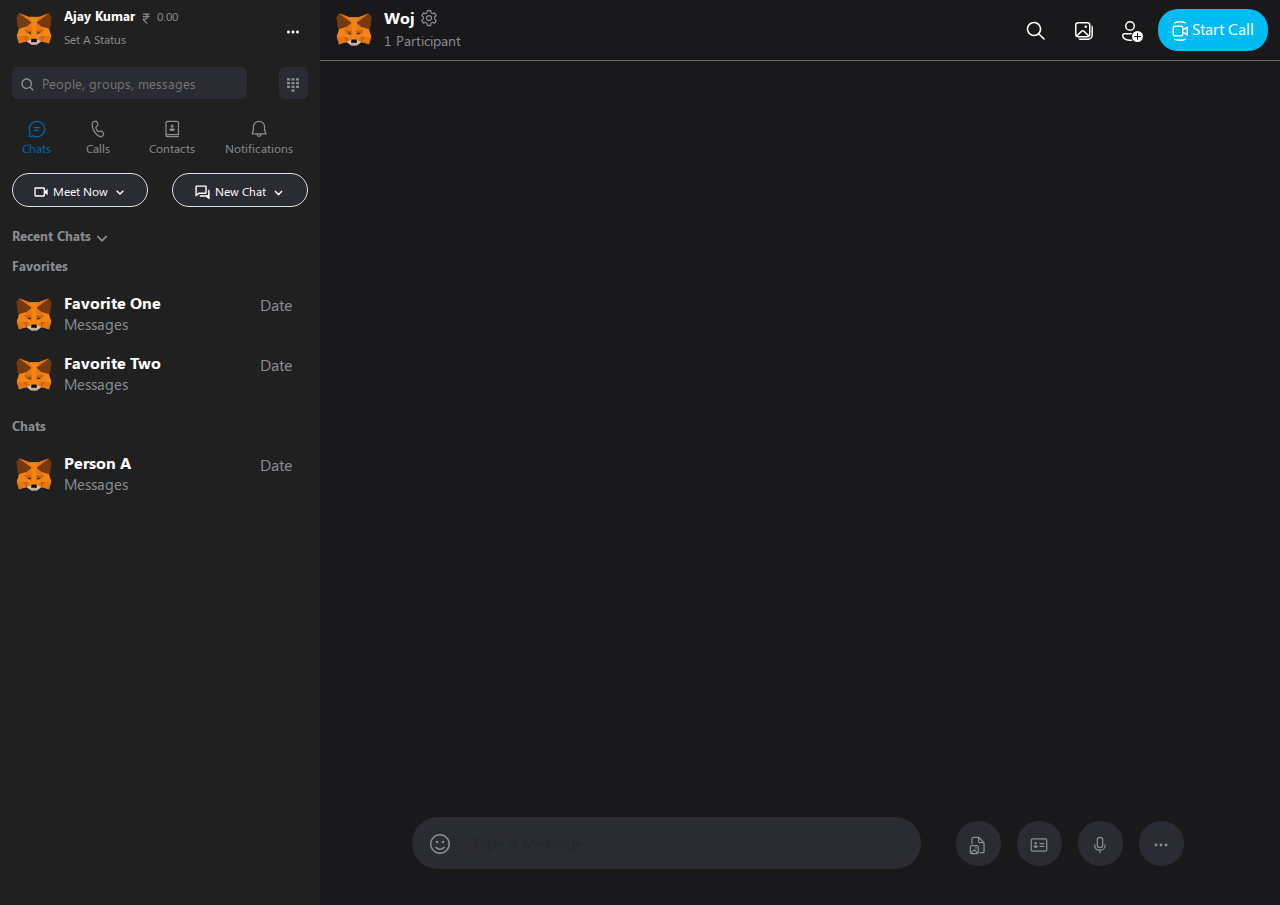
==== index.html @ d05784c7 "uploading files" ====
<!DOCTYPE html>
<html lang="en">

<head>
    <meta charset="UTF-8">
    <meta http-equiv="X-UA-Compatible" content="IE=edge">
    <meta name="viewport" content="width=device-width, initial-scale=1.0">
    <title>Skype - Dashboard</title>
    <!-- BOOTSTRAP CSS -->
    <link href="https://cdn.jsdelivr.net/npm/bootstrap@5.2.0/dist/css/bootstrap.min.css" rel="stylesheet" />
    <!-- CUSTOM STYLE -->
    <link rel="stylesheet" href="assets/css/style.css" />
</head>

<body>

    <section class="dashboard">
        <div class="container-fluid">
            <div class="row">
                <div class="col-md-4 col-lg-3 col-xl-3 col-xxl-2 left-column-bg for-xxl-left">
                    <div class="row align-items-center py-2">
                       <div class="col-10 col-sm-10 col-md-10">
                            <div class="image-content d-flex gap-2">
                                <div class="user-image">
                                    <img src="assets/images/index_images/profile.png" class="img-fluid rounded-pill" alt="img" style="height:43px; width:44px;">
                                </div>
                                <!-- user-image -->
                                <div class="user-name">
                                    <h6 class="mb-0 text-capitalize">ajay kumar&nbsp;<sup><svg xmlns="http://www.w3.org/2000/svg" viewBox="0 0 24 24" width="15" height="15" style="fill: var(--gray-text)"><path d="M17 6V4H6v2h3.5c1.302 0 2.401.838 2.815 2H6v2h6.315A2.994 2.994 0 0 1 9.5 12H6v2.414L11.586 20h2.828l-6-6H9.5a5.007 5.007 0 0 0 4.898-4H17V8h-2.602a4.933 4.933 0 0 0-.924-2H17z"></path></svg>&nbsp;<span class="superscript">0.00</span></sup></h6>
                                    <a href="" class="text-decoration-none text-capitalize">set a status</a>
                                </div>
                                <!-- user-name-->
                            </div>
                            <!-- image-content d-flex gap-2 -->
                        </div>
                        <!-- col-10 col-sm-10 col-md-10 -->
                        <div class="col-2 col-sm-2 col-md-2 text-center all-people">
                            <span class="text-capitalize fw-bold" data-bs-toggle="dropdown" href="#" role="button" aria-expanded="false"><svg xmlns="http://www.w3.org/2000/svg" viewBox = "0 0 24 24" width="18" height="18" style="fill: var(--white);"><path d="M12 10c-1.1 0-2 .9-2 2s.9 2 2 2 2-.9 2-2-.9-2-2-2zm6 0c-1.1 0-2 .9-2 2s.9 2 2 2 2-.9 2-2-.9-2-2-2zM6 10c-1.1 0-2 .9-2 2s.9 2 2 2 2-.9 2-2-.9-2-2-2z"></path></svg></span>
                            <ul class="dropdown-menu bg-dark">
                                <li><a class="dropdown-item dropped-item text-light text-capitalize" href="#">settings</a></li>
                                <li><a class="dropdown-item dropped-item text-light text-capitalize" href="#">help & feedback</a></li>
                                <li><a class="dropdown-item dropped-item text-light text-capitalize" href="#">enable split view mode</a></li>
                                <li><a class="dropdown-item dropped-item text-light text-capitalize" href="#">keyboard shortcuts</a></li>
                                <li><a class="dropdown-item dropped-item text-light text-capitalize" href="#">sign out</a></li>
                            </ul>
                        </div> 
                        <!-- col-2 col-sm-2 col-md-2  -->
                    </div>
                    <!-- row -->
                    <div class="row py-2">
                        <div class="col-10 col-md-10 col-lg-10">
                            <form action="">
                                <div class="input-search me-2 px-2 py-1 rounded">
                                    <svg xmlns="http://www.w3.org/2000/svg" viewBox = "0 0 24 24" width="16" height="16" style="fill: var(--gray-text);"><path d="M10 18a7.952 7.952 0 0 0 4.897-1.688l4.396 4.396 1.414-1.414-4.396-4.396A7.952 7.952 0 0 0 18 10c0-4.411-3.589-8-8-8s-8 3.589-8 8 3.589 8 8 8zm0-14c3.309 0 6 2.691 6 6s-2.691 6-6 6-6-2.691-6-6 2.691-6 6-6z"></path></svg>
                                    <input type="text" name="search-people" placeholder="People, groups, messages">
                                </div>
                                <!-- input-search -->
                            </form>
                        </div>
                        <!-- col-10 col-md-10 col-lg-10 -->
                        <div class="col-2 col-md-2 col-lg-2">
                            <div class="dialer py-1 text-center rounded cursor-pointer" data-bs-toggle="modal" data-bs-target="#dialerModal">
                                <svg xmlns="http://www.w3.org/2000/svg" viewBox= "0 0 24 24" width="18" height="18" style="fill: var(--gray-text);"><path d="M10 3h4v3h-4zm0 5h4v3h-4zm0 5h4v3h-4zm6-10h4v3h-4zm0 5h4v3h-4zm0 5h4v3h-4zM4 3h4v3H4zm0 5h4v3H4zm0 5h4v3H4zm6 5h4v3h-4z"></path></svg>
                            </div> 
                            <!-- dialer Modal -->
                            <div class="modal fade dialer-modal" id="dialerModal" tabindex="-1" role="dialog" aria-labelledby="dialerModalLabel" aria-hidden="true">
                                <div class="modal-dialog" role="document">
                                    <div class="modal-content left-column-bg">
                                        <div class="modal-header modal-dialer-head">
                                            <div class="header-modal w-100 d-flex align-items-center">
                                                <div class="col-7 col-md-7 col-lg-7 text-end">
                                                    <div class="form-group selection-modal">
                                                        <select class="" id="exampleFormControlSelect1">
                                                          <option>India</option>
                                                          <option>America</option>
                                                          <option>Australlia</option>
                                                          <option>Canada</option>
                                                        </select>
                                                      </div>
                                                    <!-- <h5 class="modal-title" id="exampleModalLabel"><select name="" id=""></select></h5> -->
                                                </div>
                                                <!-- col-7 col-md-7 col-lg-7 text-end -->
                                                <div class="col-5 col-md-5 col-lg-5 close-column text-end">
                                                    <button type="button" class="close" data-bs-dismiss="modal" aria-label="Close">
                                                        <span aria-hidden="true">&times;</span>
                                                    </button>
                                                </div>
                                                <!-- col-5 col-md-5 col-lg-5 close-column text-end -->
                                            </div>
                                            <!-- header-modal w-100 d-flex align-items-center -->
                                        </div>
                                        <form action="">
                                            <div class="modal-phone pb-5">
                                                <div class="form-group">
                                                    <input type="tel" class="form-control" id="exampleInputEmail1" aria-describedby="emailHelp" placeholder="Phone Number">
                                                </div>
                                            </div>
                                            <div class="modal-body">
                                                <table class="table modal-dialer-table">
                                                    <thead>
                                                        <tr>
                                                            <div class="row align-items-center mb-3">
                                                                <div class="col-8 col-sm-9 col-md-9 col-lg-9 col-xl-9">
                                                                    <div class="dialer-content d-flex gap-2 align-items-center">
                                                                        <div class="dialer-globe">
                                                                            <svg width="58" height="58" xmlns="http://www.w3.org/2000/svg" viewBox="0 0 24 24" fill="var(--blue)" gradientcolor1="#00BCF2" gradientcolor2="#0078d4"><path d="M12 1.999c5.524 0 10.002 4.478 10.002 10.002 0 .39-.023.777-.067 1.157a5.518 5.518 0 00-1.434-1.058V12c0-.689-.081-1.36-.236-2.001h-3.358c.05.519.08 1.05.09 1.592-.529.098-1.031.27-1.496.508v-.098c0-.691-.036-1.36-.104-2.001H8.603a18.967 18.967 0 00.135 5h4.137a5.465 5.465 0 00-.352 1.5H9.06c.652 2.414 1.786 4.002 2.94 4.002.454 0 .906-.247 1.326-.694.361.616.832 1.221 1.399 1.818a10.01 10.01 0 01-2.726.376C6.476 22.002 2 17.524 2 12.001 1.999 6.477 6.476 1.998 12 1.998zM7.508 16.501H4.786a8.532 8.532 0 004.094 3.41c-.522-.82-.953-1.846-1.27-3.015l-.102-.395zM7.094 10H3.736l-.005.017a8.523 8.523 0 00-.232 1.984c0 1.056.192 2.067.544 3h3.173A20.301 20.301 0 017 12c0-.684.032-1.354.095-2.001zM8.88 4.09l-.023.008A8.531 8.531 0 004.25 8.5h3.048c.314-1.752.86-3.278 1.583-4.41zm3.12-.591l-.117.005C10.62 3.62 9.397 5.622 8.83 8.5h6.342c-.566-2.87-1.783-4.869-3.045-4.995L12 3.5zm3.12.59l.106.175c.67 1.112 1.177 2.572 1.475 4.237h3.048a8.533 8.533 0 00-4.339-4.29l-.29-.121z"></path></svg>
                                                                        </div>
                                                                        <!-- dialer-globe -->
                                                                        <div class="dialer-globe-rates">
                                                                            <p class="mb-0 text-capitalize">skype to phone</p><span class="text-capitalize text-light">call phone numbers at affordable prices</span>
                                                                        </div>
                                                                        <!-- dialer-globe-rates-->
                                                                    </div>
                                                                    <!-- dialer-content d-flex gap-2 align-items-center -->
                                                                </div>
                                                                <!-- col-8 col-sm-9 col-md-9 col-lg-9 col-xl-9 -->
                                                                <div class="col-4 col-sm-3 col-md-3 col-lg-3 col-xl-3">
                                                                    <button class="dialer-trial-btn text-capitalize rounded-pill py-1 px-2">free trial</button>
                                                                </div>
                                                                <!-- col-4 col-sm-3 col-md-3 col-lg-3 col-xl-3 -->
                                                            </div>
                                                            <!-- row align-items-center mb-3 -->
                                                        </tr>
                                                    </thead>
                                                    <tbody class="text-center cursor-pointer fw-bold fs-5 table-body-dialer">
                                                        <tr>
                                                            <td>1</td>
                                                            <td>2<p class="mb-0 fw-normal">abc</p></td>
                                                            <td>3<p class="mb-0 fw-normal">def</p></td>
                                                        </tr>
                                                        <tr>
                                                            <td>4<p class="mb-0 fw-normal">ghi</p></td>
                                                            <td>5<p class="mb-0 fw-normal">jkl</p></td>
                                                            <td>6<p class="mb-0 fw-normal">mno</p></td>
                                                        </tr>
                                                        <tr>
                                                            <td>7<p class="mb-0 fw-normal">pqrs</p></td>
                                                            <td>8<p class="mb-0 fw-normal">tuv</p></td>
                                                            <td>9<p class="mb-0 fw-normal">wxyz</p></td>
                                                        </tr>
                                                        <tr>
                                                            <td class="text-muted">'</td>
                                                            <td>0<p class="mb-0 fw-normal">+</p></td>
                                                            <td class="text-muted">#</td>
                                                        </tr>
                                                        <tr>
                                                            <td><svg width="24" height="24" xmlns="http://www.w3.org/2000/svg" viewBox="0 0 24 24" fill="var(--gray-text)" gradientcolor1="var(--gray-text)" gradientcolor2="var(--gray-text)"><path d="M13.775 2a2.253 2.253 0 012.256 2.25v6.748a6.355 6.355 0 00-1.504.499V4.25a.751.751 0 00-.752-.75h-7.52a.751.751 0 00-.751.75v15.5c0 .414.337.75.752.75h5.013l-.288 1c0 .171.017.338.05.5H6.256A2.253 2.253 0 014 19.75V4.25C4 3.007 5.01 2 6.256 2h7.52z"></path><path d="M11.136 19a6.346 6.346 0 01-.238-1.5l-2.137.004a.751.751 0 10.002 1.5L11.136 19z"></path><path fill-rule="evenodd" clip-rule="evenodd" d="M17.284 22.5a5.257 5.257 0 005.264-5.25c0-2.9-2.357-5.25-5.264-5.25a5.257 5.257 0 00-5.263 5.25c0 .923.239 1.791.658 2.545l-.637 2.087a.478.478 0 00.597.596l2.093-.635a5.25 5.25 0 002.552.657zm-2.256-6.75a.75.75 0 01.752-.75h3.008a.751.751 0 110 1.5H15.78a.75.75 0 01-.752-.75zm.752 3.75a.75.75 0 110-1.5h1.504a.75.75 0 110 1.5H15.78z"></path></svg></td>
                                                            <td><button class="rounded-pill call-btn"><svg width="24" height="24" xmlns="http://www.w3.org/2000/svg" viewBox="0 0 24 24" fill="var(--white)" gradientcolor1="var(--white)" gradientcolor2="var(--white)"><path d="M7.057 2.418l1.167-.352a2.75 2.75 0 013.301 1.506l.902 2.005a2.75 2.75 0 01-.633 3.14L10.3 10.11a.25.25 0 00-.078.155c-.044.397.225 1.17.845 2.245.451.78.86 1.329 1.207 1.637.242.214.375.261.432.244l2.01-.614a2.75 2.75 0 013.035 1.02l1.28 1.775a2.75 2.75 0 01-.339 3.606l-.886.84a3.75 3.75 0 01-3.587.889c-2.754-.77-5.223-3.093-7.435-6.924-2.215-3.837-2.992-7.141-2.276-9.913a3.75 3.75 0 012.549-2.652zm.432 1.436A2.25 2.25 0 005.96 5.445c-.602 2.332.087 5.26 2.123 8.788 2.033 3.522 4.222 5.582 6.54 6.229a2.25 2.25 0 002.151-.534l.887-.84a1.25 1.25 0 00.154-1.638l-1.28-1.775a1.25 1.25 0 00-1.38-.464l-2.015.616c-1.17.349-2.232-.593-3.372-2.567C9 11.929 8.642 10.9 8.731 10.098c.047-.415.24-.8.546-1.085l1.494-1.394a1.25 1.25 0 00.288-1.427l-.902-2.005a1.25 1.25 0 00-1.5-.685l-1.168.352z"></path></svg></button></td>
                                                            <td><svg width="24" height="24" xmlns="http://www.w3.org/2000/svg" viewBox="0 0 24 24" fill="var(--gray-text)" gradientcolor1="var(--gray-text)" gradientcolor2="var(--gray-text)"><path d="M18.75 4a3.25 3.25 0 013.245 3.066L22 7.25v9.5a3.25 3.25 0 01-3.066 3.245L18.75 20h-8.501a3.25 3.25 0 01-2.085-.756l-.155-.139-4.995-4.75a3.25 3.25 0 01-.116-4.594l.116-.116 4.995-4.75a3.25 3.25 0 012.032-.888L10.25 4h8.501zm0 1.5h-8.501a1.75 1.75 0 00-1.08.372l-.126.11-4.996 4.75-.062.062a1.75 1.75 0 00-.054 2.352l.116.122 4.996 4.75c.285.27.65.437 1.039.474l.167.008h8.501a1.75 1.75 0 001.744-1.607l.006-.143v-9.5a1.75 1.75 0 00-1.607-1.744L18.75 5.5zm-7.304 2.897l.084.073L14 10.939l2.47-2.47a.75.75 0 011.133.977l-.073.084L15.061 12l2.47 2.47a.75.75 0 01-.977 1.133l-.084-.073L14 13.061l-2.47 2.47a.75.75 0 01-1.133-.977l.073-.084L12.94 12l-2.47-2.47a.75.75 0 01.976-1.133z"></path></svg></td>
                                                        </tr>
                                                    </tbody>
                                                </table>
                                            </div>
                                            <!-- modal-body -->
                                        </form>
                                    </div>
                                    <!-- modal-content left-column-bg -->
                                </div>
                                <!-- modal-dialog  -->
                            </div>
                            <!-- dialer modal -->
                        </div>
                        <!-- col-2 col-md-2 col-lg-2 -->
                    </div>
                    <!-- row -->
                    <div class="navigation-tabs py-2">
                        <div class="nav nav-tabs" id="myTab" role="tablist">
                            <div class="col-2 col-md-2 col-lg-2 nav-item" role="presentation">
                                <button class="nav-link active m-auto" id="chats-tab" data-bs-toggle="tab" data-bs-target="#chats" type="button" role="tab" aria-controls="chats" aria-selected="true">
                                    <svg width="20" height="20" xmlns="http://www.w3.org/2000/svg" viewBox="0 0 24 24" fill="#ACACAC" gradientcolor1="#ACACAC" gradientcolor2="#ACACAC"><path d="M12 2c5.523 0 10 4.477 10 10s-4.477 10-10 10a9.96 9.96 0 01-4.587-1.112l-3.826 1.067a1.25 1.25 0 01-1.54-1.54l1.068-3.823A9.96 9.96 0 012 12C2 6.477 6.477 2 12 2zm0 1.5A8.5 8.5 0 003.5 12c0 1.47.373 2.883 1.073 4.137l.15.27-1.112 3.984 3.987-1.112.27.15A8.5 8.5 0 1012 3.5zM8.75 13h4.498a.75.75 0 01.102 1.493l-.102.007H8.75a.75.75 0 01-.102-1.493L8.75 13h4.498H8.75zm0-3.5h6.505a.75.75 0 01.101 1.493l-.101.007H8.75a.75.75 0 01-.102-1.493L8.75 9.5h6.505H8.75z"></path></svg>
                                    <p class="mb-0 text-capitalize text-tabs">chats</p>
                                </button>
                            </div>
                            <!-- first tab  -->
                            <div class="col-3 col-md-3 col-lg-3 nav-item" role="presentation">
                                <button class="nav-link m-auto" id="calls-tab" data-bs-toggle="tab" data-bs-target="#calls" type="button" role="tab" aria-controls="calls" aria-selected="false">
                                    <svg width="20" height="20" xmlns="http://www.w3.org/2000/svg" viewBox="0 0 24 24" fill="var(--gray-text)" gradientcolor1="var(--gray-text)" gradientcolor2="var(--gray-text)"><path d="M7.057 2.418l1.167-.352a2.75 2.75 0 013.301 1.506l.902 2.005a2.75 2.75 0 01-.633 3.14L10.3 10.11a.25.25 0 00-.078.155c-.044.397.225 1.17.845 2.245.451.78.86 1.329 1.207 1.637.242.214.375.261.432.244l2.01-.614a2.75 2.75 0 013.035 1.02l1.28 1.775a2.75 2.75 0 01-.339 3.606l-.886.84a3.75 3.75 0 01-3.587.889c-2.754-.77-5.223-3.093-7.435-6.924-2.215-3.837-2.992-7.141-2.276-9.913a3.75 3.75 0 012.549-2.652zm.432 1.436A2.25 2.25 0 005.96 5.445c-.602 2.332.087 5.26 2.123 8.788 2.033 3.522 4.222 5.582 6.54 6.229a2.25 2.25 0 002.151-.534l.887-.84a1.25 1.25 0 00.154-1.638l-1.28-1.775a1.25 1.25 0 00-1.38-.464l-2.015.616c-1.17.349-2.232-.593-3.372-2.567C9 11.929 8.642 10.9 8.731 10.098c.047-.415.24-.8.546-1.085l1.494-1.394a1.25 1.25 0 00.288-1.427l-.902-2.005a1.25 1.25 0 00-1.5-.685l-1.168.352z"></path></svg>
                                    <p class="mb-0 text-capitalize text-tabs">calls</p>
                                </button>
                            </div>
                            <!-- second tab  -->
                            <div class="col-3 col-md-3 col-lg-3 nav-item" role="presentation">
                                <button class="nav-link m-auto" id="contacts-tab" data-bs-toggle="tab" data-bs-target="#contacts" type="button" role="tab" aria-controls="contacts" aria-selected="false">
                                    <svg width="20" height="20" xmlns="http://www.w3.org/2000/svg" viewBox="0 0 24 24" fill="var(--gray-text)" gradientcolor1="var(--gray-text)" gradientcolor2="var(--gray-text)"><path d="M15.5 12.25a.75.75 0 00-.75-.75h-5a.75.75 0 00-.75.75v.5c0 1 1.383 1.75 3.25 1.75s3.25-.75 3.25-1.75v-.5zM14 8.745C14 7.78 13.217 7 12.25 7s-1.75.779-1.75 1.745a1.75 1.75 0 103.5 0zM4 4.5A2.5 2.5 0 016.5 2H18a2.5 2.5 0 012.5 2.5v14.25a.75.75 0 01-.75.75H5.5a1 1 0 001 1h13.25a.75.75 0 010 1.5H6.5A2.5 2.5 0 014 19.5v-15zm1.5 0V18H19V4.5a1 1 0 00-1-1H6.5a1 1 0 00-1 1z"></path></svg>
                                    <p class="mb-0 text-capitalize text-tabs">contacts</p>
                                </button>
                            </div>
                            <!-- third tab  -->
                            <div class="col-4 col-md-4 col-lg-4 nav-item" role="presentation">
                                <button class="nav-link m-auto" id="notifications-tab" data-bs-toggle="tab" data-bs-target="#notifications" type="button" role="tab" aria-controls="notifications" aria-selected="false">
                                    <svg width="20" height="20" xmlns="http://www.w3.org/2000/svg" viewBox="0 0 24 24" fill="var(--gray-text)" gradientcolor1="var(--gray-text)" gradientcolor2="var(--gray-text)"><path d="M12 1.996a7.49 7.49 0 017.496 7.25l.004.25v4.097l1.38 3.156a1.249 1.249 0 01-1.145 1.751L15 18.502a3 3 0 01-5.995.176L9 18.499l-4.725.001a1.25 1.25 0 01-1.147-1.748L4.5 13.594V9.496c0-4.155 3.352-7.5 7.5-7.5zM13.5 18.5l-3 .003a1.5 1.5 0 002.993.144l.007-.147zM12 3.496c-3.32 0-6 2.674-6 6v4.41L4.656 17h14.697L18 13.907V9.509l-.004-.225A5.988 5.988 0 0012 3.496z"></path></svg>
                                    <p class="mb-0 text-capitalize text-tabs">notifications</p>
                                </button>
                            </div>
                            <!-- fourth tab  -->
                        </div>
                        <!-- navigation-tabs  -->
                        <div class="tab-content py-2" id="myTabContent">
                            <div class="tab-pane fade show active" id="chats" role="tabpanel" aria-labelledby="chats-tab">
                                <div class="row py-2">
                                    <div class="col-6 col-md-6 col-lg-6 col-xl-6 col-xxl-6">
                                        <div class="rounded-pill meet-now border text-center py-1 mb-2" data-bs-toggle="dropdown" href="#" role="button" aria-expanded="false">
                                            <svg xmlns="http://www.w3.org/2000/svg" viewBox="0 0 24 24" width="16" height="16" style="fill: var(--white);"><path d="M18 7c0-1.103-.897-2-2-2H4c-1.103 0-2 .897-2 2v10c0 1.103.897 2 2 2h12c1.103 0 2-.897 2-2v-3.333L22 17V7l-4 3.333V7zm-1.998 10H4V7h12l.001 4.999L16 12l.001.001.001 4.999z"></path></svg>
                                            <span class="text-capitalize">meet now</span>
                                            <!--dropdown-->
                                            <a href=""><svg xmlns="http://www.w3.org/2000/svg" viewBox="0 0 24 24" width="16" height="16" style="fill: var(--white);"><path d="M16.293 9.293 12 13.586 7.707 9.293l-1.414 1.414L12 16.414l5.707-5.707z"></path></svg></a>
                                            <ul class="dropdown-menu bg-dark">
                                                <li><a class="dropdown-item dropped-item text-light text-capitalize" href="#">host a meeting</a></li>
                                                <li><a class="dropdown-item dropped-item text-light text-capitalize" href="#">join a meeting</a></li>
                                            </ul>
                                            <!--dropdown-->
                                        </div> 
                                        <!-- meet-now -->
                                    </div>
                                    <!-- col-6 col-md-6 col-lg-6 -->
                                    <div class="col-6 col-md-6 col-lg-6 col-xl-6 col-xxl-6">
                                        <div class="rounded-pill meet-now border text-center py-1" data-bs-toggle="dropdown" href="#" role="button" aria-expanded="false">
                                            <svg xmlns="http://www.w3.org/2000/svg" viewBox="0 0 24 24" width="17" height="17" style="fill: var(--white);"><path d="M16 14h.5c.827 0 1.5-.673 1.5-1.5v-9c0-.827-.673-1.5-1.5-1.5h-13C2.673 2 2 2.673 2 3.5V18l5.333-4H16zm-9.333-2L4 14V4h12v8H6.667z"></path><path d="M20.5 8H20v6.001c0 1.1-.893 1.993-1.99 1.999H8v.5c0 .827.673 1.5 1.5 1.5h7.167L22 22V9.5c0-.827-.673-1.5-1.5-1.5z"></path></svg>
                                            <span class="text-capitalize">new chat</span>
                                            <!--dropdown-->
                                            <a href=""><svg xmlns="http://www.w3.org/2000/svg" viewBox="0 0 24 24" width="17" height="17" style="fill: var(--white);"><path d="M16.293 9.293 12 13.586 7.707 9.293l-1.414 1.414L12 16.414l5.707-5.707z"></path></svg></a>
                                            <ul class="dropdown-menu bg-dark">
                                                <li><a class="dropdown-item dropped-item text-light text-capitalize" href="#">new group chat</a></li>
                                                <li><a class="dropdown-item dropped-item text-light text-capitalize" href="#">new moderated chat</a></li>
                                                <li><a class="dropdown-item dropped-item text-light text-capitalize" href="#">new chat</a></li>
                                                <li><a class="dropdown-item dropped-item text-light text-capitalize" href="#">new private conversation</a></li>
                                            </ul>
                                            <!--dropdown-->
                                        </div> 
                                        <!-- meet-now -->
                                    </div>
                                    <!-- col-6 col-md-6 col-lg-6 -->
                                </div>
                                <!-- row -->
                                <div class="inner-scroller">
                                    <div class="all-people mb-1">
                                        <span class="text-capitalize fw-bold" data-bs-toggle="dropdown" href="#" role="button" aria-expanded="false">recent chats<svg xmlns="http://www.w3.org/2000/svg" viewBox="0 0 24 24" width="22" height="22" style="fill: var(--gray-text);"><path d="M16.293 9.293 12 13.586 7.707 9.293l-1.414 1.414L12 16.414l5.707-5.707z"></path></svg></span>
                                        <ul class="dropdown-menu bg-dark">
                                            <li><a class="dropdown-item dropped-item text-light text-capitalize" href="#">sort by time</a></li>
                                            <li><a class="dropdown-item dropped-item text-light text-capitalize" href="#">sort by unread</a></li>
                                            <li><a class="dropdown-item dropped-item text-light text-capitalize" href="#">mark all as read</a></li>
                                            <li><a class="dropdown-item dropped-item text-light text-capitalize" href="#">hide favorites</a></li>
                                        </ul>
                                    </div>
                                    <!-- all-people mb-1 -->
                                    <div class="all-people mb-2">
                                        <span class="text-capitalize fw-bold">favorites</span>
                                    </div>
                                    <!-- all-people -->
                                    <div class="row py-2">
                                        <div class="col-10 col-sm-10 col-md-10 col-xxl-10">
                                            <div class="image-content d-flex gap-2">
                                                <div class="user-image">
                                                    <img src="assets/images/index_images/profile.png" class="img-fluid rounded-pill" alt="img" style="height:44px; width:44px;">
                                                </div>
                                                <!-- user-image -->
                                                <div class="user-name">
                                                    <h6 class="mb-0 text-capitalize user-actual-name">favorite one</h6>
                                                    <a href="" class="text-decoration-none text-capitalize message">messages</a>
                                                </div>
                                                <!-- user-name-->
                                            </div>
                                            <!-- image-content d-flex gap-2 -->
                                        </div>
                                        <!-- col-10 col-sm-10 col-md-10 -->
                                        <div class="col-2 col-sm-2 col-md-2 col-xxl-2 text-end timestamp">
                                            <span class="text-capitalize">date</span>
                                        </div> 
                                        <!-- col-2 col-sm-2 col-md-2  -->
                                    </div>
                                    <!-- row -->
                                    <div class="row py-2 mb-2">
                                        <div class="col-10 col-sm-10 col-md-10 col-xxl-10">
                                            <div class="image-content d-flex gap-2">
                                                <div class="user-image">
                                                    <img src="assets/images/index_images/profile.png" class="img-fluid rounded-pill" alt="img" style="height:44px; width:44px;">
                                                </div>
                                                <!-- user-image -->
                                                <div class="user-name">
                                                    <h6 class="mb-0 text-capitalize user-actual-name">favorite two</h6>
                                                    <a href="" class="text-decoration-none text-capitalize message">messages</a>
                                                </div>
                                                <!-- user-name-->
                                            </div>
                                            <!-- image-content d-flex gap-2 -->
                                        </div>
                                        <!-- col-10 col-sm-10 col-md-10 -->
                                        <div class="col-2 col-sm-2 col-md-2 col-xxl-2 text-end timestamp">
                                            <span class="text-capitalize">date</span>
                                        </div> 
                                        <!-- col-2 col-sm-2 col-md-2  -->
                                    </div>
                                    <!-- row -->
                                    <div class="all-people mb-2">
                                        <span class="text-capitalize fw-bold">chats</span>
                                    </div>
                                    <!-- all-people -->
                                    <div class="row py-2">
                                        <div class="col-10 col-sm-10 col-md-10 col-xxl-10">
                                            <div class="image-content d-flex gap-2">
                                                <div class="user-image">
                                                    <img src="assets/images/index_images/profile.png" class="img-fluid rounded-pill" alt="img" style="height:44px; width:44px;">
                                                </div>
                                                <!-- user-image -->
                                                <div class="user-name">
                                                    <h6 class="mb-0 text-capitalize user-actual-name">person a</h6>
                                                    <a href="" class="text-decoration-none text-capitalize message">messages</a>
                                                </div>
                                                <!-- user-name-->
                                            </div>
                                            <!-- image-content d-flex gap-2 -->
                                        </div>
                                        <!-- col-10 col-sm-10 col-md-10 -->
                                        <div class="col-2 col-sm-2 col-md-2 col-xxl-2 text-end timestamp">
                                            <span class="text-capitalize">date</span>
                                        </div> 
                                        <!-- col-2 col-sm-2 col-md-2  -->
                                    </div>
                                    <!-- row -->
                                </div>
                                <!-- inner-scroller -->
                            </div>
                            <!-- first tab  -->
                            <div class="tab-pane fade" id="calls" role="tabpanel" aria-labelledby="calls-tab">
                                <div class="row py-2">
                                    <div class="col-6 col-md-6 col-lg-6 col-xl-6">
                                        <div class="rounded-pill meet-now border text-center py-1" data-bs-toggle="dropdown" href="#" role="button" aria-expanded="false">
                                            <svg xmlns="http://www.w3.org/2000/svg" viewBox="0 0 24 24" width="17" height="17" style="fill: var(--white);"><path d="M18 7c0-1.103-.897-2-2-2H4c-1.103 0-2 .897-2 2v10c0 1.103.897 2 2 2h12c1.103 0 2-.897 2-2v-3.333L22 17V7l-4 3.333V7zm-1.998 10H4V7h12l.001 4.999L16 12l.001.001.001 4.999z"></path></svg>
                                            <span class="text-capitalize">meet now</span>
                                            <!--dropdown-->
                                            <a href=""><svg xmlns="http://www.w3.org/2000/svg" viewBox="0 0 24 24" width="17" height="17" style="fill: var(--white);"><path d="M16.293 9.293 12 13.586 7.707 9.293l-1.414 1.414L12 16.414l5.707-5.707z"></path></svg></a>
                                            <ul class="dropdown-menu bg-dark">
                                                <li><a class="dropdown-item dropped-item text-light text-capitalize" href="#">host a meeting</a></li>
                                                <li><a class="dropdown-item dropped-item text-light text-capitalize" href="#">join a meeting</a></li>
                                            </ul>
                                            <!--dropdown-->
                                        </div> 
                                        <!-- meet-now -->
                                    </div>
                                    <!-- col-6 col-md-6 col-lg-6 -->
                                    <div class="col-6 col-md-6 col-lg-6 col-xl-6">
                                        <div class="rounded-pill meet-now border text-center py-1 mb-2 cursor-pointer" data-bs-toggle="modal" data-bs-target="#newcallModal">
                                            <!--make modal for this-->
                                            <svg xmlns="http://www.w3.org/2000/svg" viewBox="0 0 24 24" width="17" height="17" style="fill: var(--white);"><path d="M20 10.999h2C22 5.869 18.127 2 12.99 2v2C17.052 4 20 6.943 20 10.999z"></path><path d="M13 8c2.103 0 3 .897 3 3h2c0-3.225-1.775-5-5-5v2zm3.422 5.443a1.001 1.001 0 0 0-1.391.043l-2.393 2.461c-.576-.11-1.734-.471-2.926-1.66-1.192-1.193-1.553-2.354-1.66-2.926l2.459-2.394a1 1 0 0 0 .043-1.391L6.859 3.513a1 1 0 0 0-1.391-.087l-2.17 1.861a1 1 0 0 0-.29.649c-.015.25-.301 6.172 4.291 10.766C11.305 20.707 16.323 21 17.705 21c.202 0 .326-.006.359-.008a.992.992 0 0 0 .648-.291l1.86-2.171a1 1 0 0 0-.086-1.391l-4.064-3.696z"></path></svg>
                                            <span class="text-capitalize">new call</span>
                                        </div> 
                                        <!-- meet-now -->

                                        <!-- new call Modal -->
                                        <div class="modal fade dialer-modal" id="newcallModal" tabindex="-1" role="dialog" aria-labelledby="dialerModalLabel" aria-hidden="true">
                                            <div class="modal-dialog" role="document">
                                                <div class="modal-content left-column-bg">
                                                    <div class="modal-header modal-new-call-head">
                                                        <div class="header-modal w-100 d-flex align-items-center">
                                                            <div class="col-7 col-md-7 col-lg-7 text-end">
                                                            <h5 class="modal-title fw-bold text-capitalize" id="exampleModalLabel">new call</h5>
                                                            </div>
                                                            <!-- col-7 col-md-7 col-lg-7 text-end -->
                                                            <div class="col-5 col-md-5 col-lg-5 close-column text-end">
                                                                <button type="button" class="close" data-bs-dismiss="modal" aria-label="Close">
                                                                    <span aria-hidden="true">&times;</span>
                                                                </button>
                                                            </div>
                                                            <!-- col-5 col-md-5 col-lg-5 close-column text-end -->
                                                        </div>
                                                        <!-- header-modal w-100 d-flex align-items-center -->
                                                    </div>
                                                    <form action="">
                                                        <div class="modal-new-call py-3">
                                                            <div class="form-group">
                                                                <input type="text" class="form-control" id="exampleInputEmail1" aria-describedby="emailHelp" placeholder="Search">
                                                            </div>
                                                        </div>
                                                        <div class="new-call-height">
                                                            <div class="modal-body">
                                                                <div class="all-people mb-2">
                                                                    <span class="text-capitalize fw-bold">suggested</span>
                                                                </div>
                                                                <!-- all-people -->
                                                                <div class="row py-2 align-items-center border-bottom border-muted">
                                                                    <div class="col-10 col-sm-10 col-md-10 col-xxl-10">
                                                                        <div class="image-content d-flex gap-2 align-items-center">
                                                                            <div class="user-image">
                                                                                <img src="assets/images/index_images/profile.png" class="img-fluid rounded-pill" alt="img" style="height:44px; width:44px;">
                                                                            </div>
                                                                            <!-- user-image -->
                                                                            <div class="user-name">
                                                                                <h6 class="mb-0 text-capitalize user-actual-name">person one</h6>
                                                                            </div>
                                                                            <!-- user-name-->
                                                                        </div>
                                                                        <!-- image-content d-flex gap-2 -->
                                                                    </div>
                                                                    <!-- col-10 col-sm-10 col-md-10 -->
                                                                    <div class="col-2 col-sm-2 col-md-2 col-xxl-2 text-end timestamp">
                                                                        <form action="">
                                                                            <div class="new-call-selection-form input-group">
                                                                                <div class="input-group-prepend">
                                                                                    <div class="input-group-text">
                                                                                        <input type="radio" aria-label="Radio button for following text input">
                                                                                    </div>
                                                                                </div>
                                                                            </div>
                                                                        </form>
                                                                    </div> 
                                                                    <!-- col-2 col-sm-2 col-md-2  -->
                                                                </div>
                                                                <!-- row -->
                                                            </div>
                                                            <!-- modal-body  -->
                                                        </div>
                                                        <!-- new-call-height -->
                                                        <div class="text-center py-3">
                                                            <button class="text-capitalize new-call-btn text-light">call</button>
                                                        </div>
                                                        <!-- text-center py-2 -->
                                                    </form>
                                                </div>
                                                <!-- modal-content left-column-bg -->
                                            </div>
                                            <!-- modal-dialog  -->
                                        </div>
                                        <!-- new call modal done -->
                                    
                                    </div>
                                    <!-- col-6 col-md-6 col-lg-6 -->
                                </div>
                                <!-- row -->
                                <div class="inner-scroller">
                                    <div class="all-people mb-2">
                                        <span class="text-capitalize fw-bold">recent calls</span>
                                    </div>
                                    <!-- all-people -->
                                    <div class="row align-items-center py-2 call-show">
                                        <div class="col-10 col-sm-10 col-md-10 col-xxl-9">
                                            <div class="image-content d-flex gap-2">
                                                <div class="user-image">
                                                    <img src="assets/images/index_images/profile.png" class="img-fluid rounded-pill" alt="img" style="height:44px; width:44px;">
                                                </div>
                                                <!-- user-image -->
                                                <div class="user-name">
                                                    <h6 class="mb-0 text-capitalize user-actual-name">person name</h6>
                                                    <a href="" class="text-decoration-none text-capitalize message">timestamp</a>
                                                </div>
                                                <!-- user-name-->
                                            </div>
                                            <!-- image-content d-flex gap-2 -->
                                        </div>
                                        <!-- col-10 col-sm-10 col-md-10 -->
                                        <div class="col-2 col-sm-2 col-md-2 col-xxl-3 text-end svg-call">
                                            <svg xmlns="http://www.w3.org/2000/svg" viewBox="0 0 24 24" width="25" height="25" style="fill: var(--dashboard-bg-a);"><path d="M17.707 12.293a.999.999 0 0 0-1.414 0l-1.594 1.594c-.739-.22-2.118-.72-2.992-1.594s-1.374-2.253-1.594-2.992l1.594-1.594a.999.999 0 0 0 0-1.414l-4-4a.999.999 0 0 0-1.414 0L3.581 5.005c-.38.38-.594.902-.586 1.435.023 1.424.4 6.37 4.298 10.268s8.844 4.274 10.269 4.298h.028c.528 0 1.027-.208 1.405-.586l2.712-2.712a.999.999 0 0 0 0-1.414l-4-4.001zm-.127 6.712c-1.248-.021-5.518-.356-8.873-3.712-3.366-3.366-3.692-7.651-3.712-8.874L7 4.414 9.586 7 8.293 8.293a1 1 0 0 0-.272.912c.024.115.611 2.842 2.271 4.502s4.387 2.247 4.502 2.271a.991.991 0 0 0 .912-.271L17 14.414 19.586 17l-2.006 2.005z"></path></svg>
                                        </div> 
                                        <!-- col-2 col-sm-2 col-md-2  -->
                                    </div>
                                    <!-- row -->
                                    <div class="all-people mb-2">
                                        <span class="text-capitalize fw-bold">suggested</span>
                                    </div>
                                    <!-- all-people -->
                                    <div class="row align-items-center py-2 call-show">
                                        <div class="col-10 col-sm-10 col-md-10 col-xxl-9">
                                            <div class="image-content d-flex gap-2 align-items-center">
                                                <div class="user-image">
                                                    <img src="assets/images/index_images/profile.png" class="img-fluid rounded-pill" alt="img" style="height:44px; width:44px;">
                                                </div>
                                                <!-- user-image -->
                                                <div class="user-name">
                                                    <h6 class="mb-0 text-capitalize user-actual-name">person name</h6>
                                                </div>
                                                <!-- user-name-->
                                            </div>
                                            <!-- image-content d-flex gap-2 -->
                                        </div>
                                        <!-- col-10 col-sm-10 col-md-10 -->
                                        <div class="col-2 col-sm-2 col-md-2 col-xxl-3 text-end svg-call">
                                            <svg xmlns="http://www.w3.org/2000/svg" viewBox="0 0 24 24" width="25" height="25" style="fill: var(--dashboard-bg-a);"><path d="M17.707 12.293a.999.999 0 0 0-1.414 0l-1.594 1.594c-.739-.22-2.118-.72-2.992-1.594s-1.374-2.253-1.594-2.992l1.594-1.594a.999.999 0 0 0 0-1.414l-4-4a.999.999 0 0 0-1.414 0L3.581 5.005c-.38.38-.594.902-.586 1.435.023 1.424.4 6.37 4.298 10.268s8.844 4.274 10.269 4.298h.028c.528 0 1.027-.208 1.405-.586l2.712-2.712a.999.999 0 0 0 0-1.414l-4-4.001zm-.127 6.712c-1.248-.021-5.518-.356-8.873-3.712-3.366-3.366-3.692-7.651-3.712-8.874L7 4.414 9.586 7 8.293 8.293a1 1 0 0 0-.272.912c.024.115.611 2.842 2.271 4.502s4.387 2.247 4.502 2.271a.991.991 0 0 0 .912-.271L17 14.414 19.586 17l-2.006 2.005z"></path></svg>
                                        </div> 
                                        <!-- col-2 col-sm-2 col-md-2  -->
                                    </div>
                                    <!-- row -->
                                </div>
                            </div> 
                            <!-- second tab -->
                            <div class="tab-pane fade" id="contacts" role="tabpanel" aria-labelledby="contacts-tab">
                                <div class="row py-2">
                                    <div class="col-12 col-md-12 col-lg-12 col-xl-12">
                                        <!-- modal for new contacts here -->
                                        <div class="rounded-pill meet-now border text-center py-1" data-bs-toggle="modal" data-bs-target="#newcontactModal">
                                            <svg width="17" height="17" xmlns="http://www.w3.org/2000/svg" viewBox="0 0 24 24" fill="var(--white)" gradientcolor1="var(--white)" gradientcolor2="var(--white)"><path d="M17.5 12a5.5 5.5 0 110 11 5.5 5.5 0 010-11zm-5.477 2a6.47 6.47 0 00-.709 1.5H4.253a.749.749 0 00-.75.749v.578c0 .535.192 1.053.54 1.46 1.253 1.468 3.22 2.214 5.957 2.214.597 0 1.157-.035 1.68-.106.246.495.553.954.912 1.367-.795.16-1.66.24-2.592.24-3.146 0-5.532-.906-7.098-2.74a3.75 3.75 0 01-.898-2.436v-.577a2.249 2.249 0 012.249-2.25h7.77zm5.477 0l-.09.008a.5.5 0 00-.402.402L17 14.5V17h-2.496l-.09.008a.5.5 0 00-.402.402l-.008.09.008.09a.5.5 0 00.402.402l.09.008H17L17 20.5l.008.09a.5.5 0 00.402.402l.09.008.09-.008a.5.5 0 00.402-.402L18 20.5V18h2.504l.09-.008a.5.5 0 00.402-.402l.008-.09-.008-.09a.5.5 0 00-.402-.402l-.09-.008H18L18 14.5l-.008-.09a.5.5 0 00-.402-.402L17.5 14zM10 2.005a5 5 0 110 10 5 5 0 010-10zm0 1.5a3.5 3.5 0 100 7 3.5 3.5 0 000-7z"></path></svg>
                                            <span class="text-capitalize">new contacts</span>
                                        </div> 
                                        <!-- meet-now -->
                                        
                                        <!-- new contact Modal -->
                                        <div class="modal fade dialer-modal" id="newcontactModal" tabindex="-1" role="dialog" aria-labelledby="dialerModalLabel" aria-hidden="true">
                                            <div class="modal-dialog" role="document">
                                                <div class="modal-content left-column-bg">
                                                    <div class="modal-header modal-new-call-head">
                                                        <div class="header-modal w-100 d-flex align-items-center">
                                                            <div class="col-7 col-md-7 col-lg-7 text-end">
                                                            <h5 class="modal-title fw-bold text-capitalize" id="exampleModalLabel">add new contact</h5>
                                                            </div>
                                                            <!-- col-7 col-md-7 col-lg-7 text-end -->
                                                            <div class="col-5 col-md-5 col-lg-5 close-column text-end">
                                                                <button type="button" class="close" data-bs-dismiss="modal" aria-label="Close">
                                                                    <span aria-hidden="true">&times;</span>
                                                                </button>
                                                            </div>
                                                            <!-- col-5 col-md-5 col-lg-5 close-column text-end -->
                                                        </div>
                                                        <!-- header-modal w-100 d-flex align-items-center -->
                                                    </div>
                                                    <form action="">
                                                        <div class="modal-new-call py-3">
                                                            <div class="form-group">
                                                                <input type="text" class="form-control" id="exampleInputEmail1" aria-describedby="emailHelp" placeholder="Search">
                                                            </div>
                                                        </div>
                                                        <div class="modal-body">
                                                            <div class="all-people mb-3">
                                                                <span class="text-capitalize text-muted search-people-text">search for people using their skype name, phone number, email address or full name</span>
                                                            </div>
                                                            <!-- all-people -->
                                                            <div class="other-ways mb-3">
                                                                <h6 class="text-capitalize fw-bold">other ways to add people</h6>
                                                            </div>
                                                            <div class="other-ways-content d-flex gap-4 align-items-center mb-2">
                                                                <svg width="20" height="20" xmlns="http://www.w3.org/2000/svg" viewBox="0 0 24 24" fill="var(--gray-text)" gradientcolor1="var(--gray-text)" gradientcolor2="var(--gray-text)"><path fill-rule="evenodd" clip-rule="evenodd" d="M8.304 3c1.027 0 1.983.293 2.795.792.297-.031.597-.049.902-.049 4.64 0 8.401 3.715 8.401 8.296 0 .391-.037.772-.09 1.147A5.16 5.16 0 0121 15.76c0 2.894-2.376 5.24-5.306 5.24a5.325 5.325 0 01-2.69-.729c-.33.039-.663.064-1.003.064-4.64 0-8.4-3.714-8.4-8.296 0-.412.04-.813.098-1.208A5.159 5.159 0 013 8.238C3 5.345 5.375 3 8.304 3zm0 1C5.931 4 4 5.901 4 8.238c0 .649.154 1.292.448 1.876l.116.216.175.302-.05.345c-.06.407-.089.744-.089 1.062 0 4.024 3.32 7.296 7.401 7.296.202 0 .41-.01.644-.032l.242-.025.332-.039.288.168a4.35 4.35 0 002.187.593C18.068 20 20 18.098 20 15.76c0-.633-.147-1.263-.427-1.835l-.128-.242-.17-.297.047-.339c.055-.387.08-.708.08-1.008 0-4.023-3.32-7.296-7.4-7.296-.172 0-.345.006-.524.02l-.274.024-.339.036-.29-.178A4.33 4.33 0 008.305 4zm5.042 3.243a6.785 6.785 0 00-1.15-.088c-.609 0-1.186.097-1.728.29a3.055 3.055 0 00-1.32.883c-.337.394-.506.877-.506 1.447 0 .467.094.865.281 1.196.187.33.461.62.82.866.359.246.831.49 1.414.735l.23.097c.296.126.551.24.766.344l.292.147c.304.16.535.329.692.503a.864.864 0 01.235.595c0 .344-.125.615-.375.813-.251.199-.622.297-1.114.297a2.938 2.938 0 01-1.18-.231 8.325 8.325 0 01-.32-.148l-.277-.137a1.45 1.45 0 00-.66-.17.805.805 0 00-.565.2c-.146.133-.219.317-.219.552 0 .209.055.39.166.542.111.153.282.286.513.399.653.314 1.483.47 2.489.47.697 0 1.306-.1 1.827-.297.52-.198.925-.5 1.215-.902.289-.403.434-.9.434-1.493 0-.48-.104-.892-.313-1.238a2.857 2.857 0 00-.869-.892 8.126 8.126 0 00-1.412-.725l-.057-.026-.106-.04a20.204 20.204 0 01-1.14-.502 2.083 2.083 0 01-.608-.435.818.818 0 01-.225-.572c0-.357.145-.628.434-.813.29-.185.653-.278 1.088-.278.318 0 .608.036.869.108.262.072.562.182.902.33a.91.91 0 00.379.085.672.672 0 00.509-.213.773.773 0 00.203-.558.804.804 0 00-.193-.536c-.128-.152-.336-.285-.624-.4a4.178 4.178 0 00-.797-.205z"></path></svg>
                                                                <div class="invite-person">
                                                                    <h6 class="text-capitalize fw-bold">invite to skype</h6>
                                                                    <a href="" class="text-decoration-none text-capitalize message text-muted">invite friends to skype via sms, email and more</a>
                                                                </div>
                                                            </div>
                                                            <!-- other-ways-content d-flex gap-2 -->
                                                            <div class="other-ways-content d-flex gap-4 align-items-center mb-2">
                                                                <svg width="20" height="20" xmlns="http://www.w3.org/2000/svg" viewBox="0 0 24 24" fill="var(--gray-text)" gradientcolor1="var(--gray-text)" gradientcolor2="var(--gray-text)"><path d="M14.75 13.666a2.75 2.75 0 00-2.745-2.745 2.75 2.75 0 00-2.744 2.745 2.75 2.75 0 002.744 2.744 2.75 2.75 0 002.744-2.744zm-4.117 0c0-.761.622-1.373 1.372-1.373.75 0 1.372.612 1.372 1.373 0 .75-.621 1.372-1.372 1.372-.75 0-1.372-.622-1.372-1.372zm7.547-.466a.69.69 0 00-.686.686v4.121a.69.69 0 01-.686.686H7.203a.69.69 0 01-.686-.686v-4.121a.69.69 0 00-.686-.686.69.69 0 00-.686.686v4.121c0 1.136.922 2.058 2.058 2.058h9.605a2.059 2.059 0 002.058-2.058v-4.121a.69.69 0 00-.686-.686z"></path><path d="M12 3.6c3.998-.005 6.703 1.53 8.585 3.192.792.699 1.154 1.75.966 2.736l-.19.995c-.177.932-1.048 1.558-2.036 1.463l-1.965-.19c-.856-.082-1.491-.708-1.76-1.596-.365-1.206-.6-2.1-.6-2.1-.897-.368-1.784-.6-3-.6s-2.085.258-3 .6c0 0-.245.895-.6 2.1-.237.805-.605 1.508-1.444 1.592l-1.953.197c-.975.098-1.91-.522-2.187-1.45l-.297-.996c-.296-.99-.032-2.033.693-2.736C4.922 5.147 8.008 3.605 12 3.6zm4.17 4.232l.03.114.119.43c.103.367.25.884.43 1.476.163.541.466.725.726.75l1.965.19c.415.04.69-.213.743-.493l.19-.995c.105-.557-.097-1.185-.582-1.613C18.08 6.182 15.648 4.795 12 4.8c-3.69.005-6.474 1.43-7.953 2.868-.395.383-.55.957-.38 1.532l.298.995c.11.368.505.641.917.6l1.954-.197a.156.156 0 00.064-.015.231.231 0 00.06-.06c.084-.106.183-.307.288-.662a138.653 138.653 0 00.55-1.923l.033-.116c.123-.44.55-.747.748-.846.983-.368 2.003-.676 3.42-.676 1.398 0 2.44.273 3.455.69.182.075.579.341.706.805l.002.009.007.028z"></path></svg>
                                                                <div class="invite-person">
                                                                    <h6 class="text-capitalize fw-bold">add a phone number</h6>
                                                                    <a href="" class="text-decoration-none text-capitalize message text-muted">save a phone number to your skype contact</a>
                                                                </div>
                                                            </div>
                                                            <!-- other-ways-content d-flex gap-2 -->
                                                        </div>
                                                        <!-- modal-body  -->
                                                    </form>
                                                </div>
                                                <!-- modal-content left-column-bg -->
                                            </div>
                                            <!-- modal-dialog  -->
                                        </div>
                                        <!-- new contact modal done -->

                                    </div>
                                    <!-- col-12 col-md-12 col-lg-12 col-xl-12  -->
                                </div>
                                <!-- row -->
                                <div class="inner-scroller">
                                    <div class="all-people mb-2">
                                        <span class="text-capitalize fw-bold" data-bs-toggle="dropdown" href="#" role="button" aria-expanded="false">my contacts<svg xmlns="http://www.w3.org/2000/svg" viewBox="0 0 24 24" width="22" height="22" style="fill: var(--gray-text);"><path d="M16.293 9.293 12 13.586 7.707 9.293l-1.414 1.414L12 16.414l5.707-5.707z"></path></svg></span>
                                        <ul class="dropdown-menu bg-dark">
                                            <li><a class="dropdown-item dropped-item text-light text-capitalize" href="#">view my contacts</a></li>
                                            <li><a class="dropdown-item dropped-item text-light text-capitalize" href="#">view all</a></li>
                                            <li><a class="dropdown-item dropped-item text-light text-capitalize" href="#">only show active contacts</a></li>
                                        </ul>
                                    </div>
                                    <!-- all-people -->
                                    <div class="all-people">
                                        <span class="text-capitalize fw-bold">A</span>
                                    </div>
                                    <!-- all-people -->
                                    <div class="row align-items-center py-2">
                                        <div class="col-10 col-sm-10 col-md-10 col-xxl-9">
                                            <div class="image-content d-flex gap-2 align-items-center">
                                                <div class="user-image">
                                                    <img src="assets/images/index_images/profile.png" class="img-fluid rounded-pill" alt="img" style="height:44px; width:44px;">
                                                </div>
                                                <!-- user-image -->
                                                <div class="user-name">
                                                    <h6 class="mb-0 text-capitalize user-actual-name">A user</h6>
                                                </div>
                                                <!-- user-name-->
                                            </div>
                                            <!-- image-content d-flex gap-2 -->
                                        </div>
                                        <!-- col-10 col-sm-10 col-md-10 -->
                                        <div class="col-2 col-sm-2 col-md-2 col-xxl-3 text-end">
                                            
                                        </div> 
                                        <!-- col-2 col-sm-2 col-md-2  -->
                                    </div>
                                    <!-- row -->
                                    <div class="all-people">
                                        <span class="text-capitalize fw-bold">B</span>
                                    </div>
                                    <!-- all-people -->
                                    <div class="row align-items-center py-2">
                                        <div class="col-10 col-sm-10 col-md-10 col-xxl-9">
                                            <div class="image-content d-flex gap-2 align-items-center">
                                                <div class="user-image">
                                                    <img src="assets/images/index_images/profile.png" class="img-fluid rounded-pill" alt="img" style="height:44px; width:44px;">
                                                </div>
                                                <!-- user-image -->
                                                <div class="user-name">
                                                    <h6 class="mb-0 text-capitalize user-actual-name">B user</h6>
                                                </div>
                                                <!-- user-name-->
                                            </div>
                                            <!-- image-content d-flex gap-2 -->
                                        </div>
                                        <!-- col-10 col-sm-10 col-md-10 -->
                                        <div class="col-2 col-sm-2 col-md-2 col-xxl-3 text-end">
                                        
                                        </div> 
                                        <!-- col-2 col-sm-2 col-md-2  -->
                                    </div>
                                    <!-- row -->
                                </div>
                                <!-- inner scroller  -->
                            </div> 
                            <!-- third tab -->
                            <div class="tab-pane fade" id="notifications" role="tabpanel" aria-labelledby="notifications-tab">
                                <div class="row py-2">
                                    <div class="col-12 col-md-12 col-lg-12 col-xl-12">
                                        <div class="notification-scroller">
                                            <div class="all-people">
                                                <span class="text-capitalize fw-bold" data-bs-toggle="dropdown" href="#" role="button" aria-expanded="false">all<svg xmlns="http://www.w3.org/2000/svg" viewBox="0 0 24 24" width="22" height="22" style="fill: var(--gray-text);"><path d="M16.293 9.293 12 13.586 7.707 9.293l-1.414 1.414L12 16.414l5.707-5.707z"></path></svg></span>
                                                <ul class="dropdown-menu bg-dark">
                                                    <li><a class="dropdown-item dropped-item text-light text-capitalize" href="#">all</a></li>
                                                    <li><a class="dropdown-item dropped-item text-light text-capitalize" href="#">mentions</a></li>
                                                    <li><a class="dropdown-item dropped-item text-light text-capitalize" href="#">reactions</a></li>
                                                    <li><a class="dropdown-item dropped-item text-light text-capitalize" href="#">notification settings</a></li>
                                                </ul>
                                            </div>
                                            <!-- all-people -->
                                            <div class="row align-items-center py-2">
                                                <div class="col-12 col-sm-12 col-md-12 col-xxl-12">
                                                    <div class="image-content d-flex gap-2 align-items-center">
                                                        <div class="user-image">
                                                            <img src="assets/images/index_images/profile.png" class="img-fluid rounded-pill" alt="img" style="height:44px; width:44px;">
                                                        </div>
                                                        <!-- user-image -->
                                                        <div class="user-name">
                                                            <h6 class="mb-0 text-capitalize user-actual-name">User mentioned you</h6>
                                                            <a href="" class="text-decoration-none text-capitalize message">mentioned here</a>
                                                        </div>
                                                        <!-- user-name-->
                                                    </div>
                                                    <!-- image-content d-flex gap-2 -->
                                                </div>
                                                <!-- col-12 col-sm-12 col-md-12 -->
                                            </div>
                                            <!-- row -->
                                        </div>
                                        <!-- inner-scroller  -->
                                    </div>
                                    <!-- col-12 col-md-12 col-lg-12 col-xl-12  -->
                                </div>
                                <!-- row -->
                            </div>
                            <!-- fourth tab -->
                        </div>
                        <!-- tab-content -->
                    </div> 
                    <!-- navigation-tabs -->
                </div> 
                <!-- col-md-4 col-lg-3 col-xl-3 -->
                <div class="col-md-8 col-lg-9 col-xl-9 col-xxl-10 right-column-bg for-xxl-right">
                    <div class="row py-2 border-bottom align-items-center top-header-row">
                        <div class="col-6 col-md-5 col-xl-6">
                            <div class="image-here d-flex gap-2">
                                <div class="user-image">
                                    <img src="assets/images/index_images/profile.png" class="img-fluid rounded-pill" alt="img" style="height:44px; width:44px;">
                                </div>
                                <!-- user-image -->
                                <div class="user-name">
                                    <h6 class="mb-0 text-capitalize fw-bold fs-6 d-flex align-items-center">woj&nbsp;<a href=""><svg width="20" height="20" xmlns="http://www.w3.org/2000/svg" viewBox="0 0 24 24" fill="var(--gray-text)" gradientcolor1="var(--gray-text)" gradientcolor2="var(--gray-text)"><path d="M12.012 2.25c.734.009 1.466.093 2.182.253a.75.75 0 01.582.649l.17 1.527a1.384 1.384 0 001.928 1.116l1.4-.615a.75.75 0 01.85.174 9.793 9.793 0 012.204 3.792.75.75 0 01-.271.826l-1.242.915a1.38 1.38 0 00.001 2.226l1.242.915a.75.75 0 01.272.826 9.799 9.799 0 01-2.204 3.792.75.75 0 01-.848.175l-1.406-.616a1.381 1.381 0 00-1.927 1.113l-.169 1.526a.75.75 0 01-.572.648 9.518 9.518 0 01-4.406 0 .75.75 0 01-.572-.648l-.168-1.524a1.382 1.382 0 00-1.925-1.11l-1.407.616a.75.75 0 01-.849-.175 9.798 9.798 0 01-2.203-3.796.75.75 0 01.271-.826l1.243-.916a1.381 1.381 0 000-2.226l-1.243-.914a.75.75 0 01-.271-.826 9.793 9.793 0 012.204-3.792.75.75 0 01.85-.174l1.4.615a1.387 1.387 0 001.93-1.118l.17-1.526a.75.75 0 01.583-.649c.717-.16 1.45-.244 2.201-.253zm0 1.5a9.137 9.137 0 00-1.354.117l-.109.977A2.886 2.886 0 016.525 7.17l-.898-.394a8.293 8.293 0 00-1.348 2.317l.798.587a2.88 2.88 0 010 4.643l-.799.588c.32.842.776 1.626 1.348 2.322l.905-.397a2.882 2.882 0 014.017 2.318l.11.984c.889.15 1.798.15 2.687 0l.11-.984a2.881 2.881 0 014.018-2.322l.905.396a8.3 8.3 0 001.347-2.318l-.798-.588a2.88 2.88 0 010-4.642l.796-.588a8.293 8.293 0 00-1.348-2.317l-.896.393a2.884 2.884 0 01-4.023-2.324l-.11-.976a8.99 8.99 0 00-1.333-.117zM12 8.25a3.75 3.75 0 110 7.5 3.75 3.75 0 010-7.5zm0 1.5a2.25 2.25 0 100 4.5 2.25 2.25 0 000-4.5z"></path></svg></a></h6>
                                    <a href="" class="text-decoration-none text-capitalize text-participants">1 participant</a>
                                </div>
                                <!-- user-name -->
                            </div>
                            <!-- image-here d-flex gap-2 -->
                        </div>
                        <!-- col-6 col-md-6 col-xl-6 -->
                        <div class="col-6 col-md-7 col-xl-6 d-none d-md-block">   
                            <div class="inner-content text-end">
                                <a href=""><svg width="24" height="24" xmlns="http://www.w3.org/2000/svg" viewBox="0 0 24 24" fill="var(--white)" gradientcolor1="var(--white)" gradientcolor2="var(--white)"><path d="M10 2.75a7.25 7.25 0 015.63 11.819l4.9 4.9a.75.75 0 01-.976 1.134l-.084-.073-4.901-4.9A7.25 7.25 0 1110 2.75zm0 1.5a5.75 5.75 0 100 11.5 5.75 5.75 0 000-11.5z"></path></svg></a>
                                <a href=""><svg width="24" height="24" xmlns="http://www.w3.org/2000/svg" viewBox="0 0 24 24" fill="var(--white)" gradientcolor1="var(--white)" gradientcolor2="var(--white)"><path d="M13.748 8.996a1.248 1.248 0 100-2.496 1.248 1.248 0 000 2.496zM6.25 3A3.25 3.25 0 003 6.25v9a3.25 3.25 0 003.25 3.25h9a3.25 3.25 0 003.25-3.25v-9A3.25 3.25 0 0015.25 3h-9zM4.5 6.25c0-.966.784-1.75 1.75-1.75h9c.966 0 1.75.784 1.75 1.75v9c0 .231-.045.452-.126.654l-4.587-4.291a2.25 2.25 0 00-3.074 0l-4.587 4.29a1.745 1.745 0 01-.126-.653v-9zm6.762 6.458l4.505 4.214c-.163.05-.337.078-.517.078h-9c-.18 0-.354-.027-.517-.078l4.504-4.214a.75.75 0 011.025 0zM8.75 21a3.247 3.247 0 01-2.74-1.5h9.74a3.75 3.75 0 003.75-3.75V6.011a3.248 3.248 0 011.5 2.74v7C21 18.65 18.65 21 15.75 21h-7z"></path></svg></a>
                                <a href=""><svg width="24" height="24" xmlns="http://www.w3.org/2000/svg" viewBox="0 0 24 24" fill="var(--white)" gradientcolor1="var(--white)" gradientcolor2="var(--white)"><path d="M17.5 12a5.5 5.5 0 110 11 5.5 5.5 0 010-11zm-5.477 2a6.47 6.47 0 00-.709 1.5H4.253a.749.749 0 00-.75.749v.578c0 .535.192 1.053.54 1.46 1.253 1.468 3.22 2.214 5.957 2.214.597 0 1.157-.035 1.68-.106.246.495.553.954.912 1.367-.795.16-1.66.24-2.592.24-3.146 0-5.532-.906-7.098-2.74a3.75 3.75 0 01-.898-2.436v-.577a2.249 2.249 0 012.249-2.25h7.77zm5.477 0l-.09.008a.5.5 0 00-.402.402L17 14.5V17h-2.496l-.09.008a.5.5 0 00-.402.402l-.008.09.008.09a.5.5 0 00.402.402l.09.008H17L17 20.5l.008.09a.5.5 0 00.402.402l.09.008.09-.008a.5.5 0 00.402-.402L18 20.5V18h2.504l.09-.008a.5.5 0 00.402-.402l.008-.09-.008-.09a.5.5 0 00-.402-.402l-.09-.008H18L18 14.5l-.008-.09a.5.5 0 00-.402-.402L17.5 14zM10 2.005a5 5 0 110 10 5 5 0 010-10zm0 1.5a3.5 3.5 0 100 7 3.5 3.5 0 000-7z"></path></svg></a>
                                <button class="py-2 text-capitalize"><svg width="24" height="24" xmlns="http://www.w3.org/2000/svg" viewBox="0 0 24 24" fill="var(--white)" gradientcolor1="var(--white)" gradientcolor2="var(--white)"><path d="M6.75 6.5A2.25 2.25 0 004.5 8.75v6.5a2.25 2.25 0 002.25 2.25h6.5a2.25 2.25 0 002.25-2.25v-.725l3.386 1.88A.75.75 0 0020 15.75V8.255a.75.75 0 00-1.114-.656L15.5 9.477V8.75a2.25 2.25 0 00-2.25-2.25h-6.5zm8.75 4.692l3-1.664v4.947l-3-1.666v-1.617zM14 8.75v6.5a.75.75 0 01-.75.75h-6.5a.75.75 0 01-.75-.75v-6.5A.75.75 0 016.75 8h6.5a.75.75 0 01.75.75zM6.416 20.922h.002l.003.002.008.004.024.011.084.039c.07.031.172.075.303.126.26.102.637.235 1.117.367.961.265 2.34.527 4.042.529a15.15 15.15 0 004.045-.525c.48-.133.857-.268 1.118-.37a6.894 6.894 0 00.387-.167c.337-.162.544-.68.371-1.025a.75.75 0 00-1.006-.333l-.01.004-.054.025c-.05.023-.131.058-.239.1a9.663 9.663 0 01-.967.32A13.66 13.66 0 0112 20.5a13.875 13.875 0 01-3.646-.475 9.794 9.794 0 01-.968-.318 5.753 5.753 0 01-.294-.124l-.01-.005a.75.75 0 00-.667 1.344zm1.54-18.398c.962-.267 2.342-.53 4.045-.528 1.702.003 3.082.265 4.043.53.48.134.857.267 1.117.37a7.19 7.19 0 01.387.165l.025.012.008.004.002.001h.001s.597.35.337 1.007a.75.75 0 01-1.004.337h-.002l-.01-.005a5.648 5.648 0 00-.293-.125 9.777 9.777 0 00-.968-.32A13.823 13.823 0 0012 3.497a13.604 13.604 0 00-3.642.473 9.638 9.638 0 00-.967.32 5.591 5.591 0 00-.293.126l-.01.005a.75.75 0 11-.675-1.34h.003l.002-.002.008-.004.025-.012.084-.039c.07-.032.173-.076.303-.128.26-.103.638-.238 1.119-.371zm-.87 1.896z"></path></svg>start call</button>
                            </div> 
                            <!-- inner-content --> 
                        </div>
                        <!-- col-6 col-md-6 col-xl-6 -->
                    </div>
                    <!-- row pt-2 -->
                    <div class="main-container">
                        <!-- <div class="row">
                            <div class="col-3">
                                1
                            </div>
                            <div class="col-6">
                                2
                            </div>
                            <div class="col-3">
                                3
                            </div>
                        </div> -->
                        <!-- row -->
                    </div>
                    <!-- main-container -->
                    <div class="message-footer">
                        <div class="row">
                            <div class="d-none d-md-block col-md-1 col-lg-1 col-xl-1">
                                
                            </div>
                            <!-- col-3 col-md-3 col-lg-3 col-xl-3 -->
                            <div class="col-12 col-md-10 col-lg-10 col-xl-10">
                                <div class="message-row">
                                    <div class="row align-items-center">
                                        <div class="col-5 col-sm-5 col-md-6 col-lg-7 col-xl-8 col-xxl-9">
                                            <form action="">
                                                <div class="message-box p-2 rounded-pill d-flex align-items-center gap-2">
                                                    <div class="smile-icon ps-1 ps-md-2 py-md-1">
                                                        <svg width="24" height="24" xmlns="http://www.w3.org/2000/svg" viewBox="0 0 24 24" fill="var(--gray-text)" gradientcolor1="var(--gray-text)" gradientcolor2="var(--gray-text)"><path d="M12 1.999c5.524 0 10.002 4.478 10.002 10.002 0 5.523-4.478 10.001-10.002 10.001-5.524 0-10.002-4.478-10.002-10.001C1.998 6.477 6.476 1.998 12 1.998zm0 1.5a8.502 8.502 0 100 17.003A8.502 8.502 0 0012 3.5zM8.462 14.784A4.491 4.491 0 0012 16.502a4.491 4.491 0 003.535-1.714.75.75 0 011.177.93A5.991 5.991 0 0112 18.002a5.991 5.991 0 01-4.716-2.29.75.75 0 011.178-.928zM9 8.75a1.25 1.25 0 110 2.499A1.25 1.25 0 019 8.75zm6 0a1.25 1.25 0 110 2.499 1.25 1.25 0 010-2.499z"></path></svg>
                                                    </div>
                                                    <!-- <div class="form-group"> -->
                                                    <input type="text" class="form-control text-capitalize text-light" id="" aria-describedby="emailHelp" placeholder="type a message"/>
                                                    <!-- </div> -->
                                                </div>
                                                 <!-- message-box py-2 rounded-pill d-flex gap-2 -->
                                            </form>
                                        </div>
                                        <!-- col-9 col-md-9 col-lg-9 col-xl-9 -->
                                        <div class="col-7 col-sm-7 py-2 py-md-0 col-md-6 col-lg-5 col-xl-4 col-xxl-3">
                                            <div class="d-flex gap-2 justify-content-end">
                                                <button class="btn-iconed mx-lg-1">
                                                    <svg width="20" height="20" xmlns="http://www.w3.org/2000/svg" viewBox="0 0 24 24" fill="var(--gray-text)" gradientcolor1="var(--gray-text)" gradientcolor2="var(--gray-text)"><path fill-rule="evenodd" clip-rule="evenodd" d="M6.25 3.5a.75.75 0 00-.75.75V11H4V4.25A2.25 2.25 0 016.25 2h6.086c.464 0 .909.184 1.237.513l5.914 5.914c.329.328.513.773.513 1.237V19.75A2.25 2.25 0 0117.75 22H14v-1.5h3.75a.75.75 0 00.75-.75V10H14a2 2 0 01-2-2V3.5H6.25zm7.75 5h3.44L13.5 4.56V8a.5.5 0 00.5.5z"></path><path fill-rule="evenodd" clip-rule="evenodd" d="M13 14.25A2.25 2.25 0 0010.75 12h-6.5A2.25 2.25 0 002 14.25v6.5A2.25 2.25 0 004.25 23h6.5A2.25 2.25 0 0013 20.75v-6.5zm-9.5 0a.75.75 0 01.75-.75h6.5a.75.75 0 01.75.75v6.319l-2.513-2.462-.122-.11a2.125 2.125 0 00-2.852.11L3.5 20.567V14.25zm1.073 7.25h5.853l-2.43-2.38a.708.708 0 00-.913-.067l-.079.066-2.43 2.381z"></path><path d="M10.5 15.5a1 1 0 11-2 0 1 1 0 012 0z"></path></svg>
                                                </button>
                                                <button class="btn-iconed mx-lg-1">
                                                    <svg width="20" height="20" xmlns="http://www.w3.org/2000/svg" viewBox="0 0 24 24" fill="var(--gray-text)" gradientcolor1="var(--gray-text)" gradientcolor2="var(--gray-text)"><path d="M19.75 4A2.25 2.25 0 0122 6.25v11.505a2.25 2.25 0 01-2.25 2.25H4.25A2.25 2.25 0 012 17.755V6.25A2.25 2.25 0 014.25 4h15.5zm0 1.5H4.25a.75.75 0 00-.75.75v11.505c0 .414.336.75.75.75h15.5a.75.75 0 00.75-.75V6.25a.75.75 0 00-.75-.75zm-10 7a.75.75 0 01.75.75v.493l-.008.108c-.163 1.113-1.094 1.65-2.492 1.65s-2.33-.537-2.492-1.65l-.008-.11v-.491a.75.75 0 01.75-.75h3.5zm3.502.496h4.498a.75.75 0 01.102 1.493l-.102.007h-4.498a.75.75 0 01-.102-1.493l.102-.007h4.498-4.498zM8 8.502a1.5 1.5 0 110 3 1.5 1.5 0 010-3zm5.252.998h4.498a.75.75 0 01.102 1.493L17.75 11h-4.498a.75.75 0 01-.102-1.493l.102-.007h4.498-4.498z"></path></svg>
                                                </button>
                                                <button class="btn-iconed mx-lg-1">
                                                    <svg width="20" height="20" xmlns="http://www.w3.org/2000/svg" viewBox="0 0 24 24" fill="var(--gray-text)" gradientcolor1="var(--gray-text)" gradientcolor2="var(--gray-text)"><path d="M18.25 11a.75.75 0 01.743.648l.007.102v.5a6.75 6.75 0 01-6.249 6.732l-.001 2.268a.75.75 0 01-1.493.102l-.007-.102v-2.268a6.75 6.75 0 01-6.246-6.496L5 12.25v-.5a.75.75 0 011.493-.102l.007.102v.5a5.25 5.25 0 005.034 5.246l.216.004h.5a5.25 5.25 0 005.246-5.034l.004-.216v-.5a.75.75 0 01.75-.75zM12 2a4 4 0 014 4v6a4 4 0 01-8 0V6a4 4 0 014-4zm0 1.5A2.5 2.5 0 009.5 6v6a2.5 2.5 0 005 0V6A2.5 2.5 0 0012 3.5z"></path></svg>
                                                </button>
                                                <button class="btn-iconed mx-lg-1">
                                                    <svg width="20" height="20" xmlns="http://www.w3.org/2000/svg" viewBox="0 0 24 24" fill="var(--gray-text)" gradientcolor1="var(--gray-text)" gradientcolor2="var(--gray-text)"><path d="M7.75 12a1.75 1.75 0 11-3.5 0 1.75 1.75 0 013.5 0zm6 0a1.75 1.75 0 11-3.5 0 1.75 1.75 0 013.5 0zM18 13.75a1.75 1.75 0 100-3.5 1.75 1.75 0 000 3.5z"></path></svg>
                                                </button>
                                            </div>
                                            <!-- d-flex gap-2 -->
                                        </div>
                                        <!-- col-3 col-md-3 col-lg-3 col-xl-3 -->
                                    </div>
                                    <!-- row -->
                                </div>
                                <!-- message-row -->
                            </div>
                            <!-- col-6 col-md-6 col-lg-6 col-xl-6 -->
                            <div class="d-none d-md-block col-md-1 col-lg-1 col-xl-1">
                                
                            </div>
                            <!-- col-3 col-md-3 col-lg-3 col-xl-3 -->
                        </div>
                        <!-- row  -->
                    </div>
                </div> 
                <!-- col-md-8 col-lg-9 col-xl-9 col-xxl-10 -->
            </div>
            <!-- row -->
        </div> 
        <!-- container -->
    </section>
    <!-- dashboard -->

    <!--BOOTSTRAP SCRIPT-->
    <script src="https://cdn.jsdelivr.net/npm/bootstrap@5.2.0/dist/js/bootstrap.bundle.min.js"></script>
</body>

</html>
---- assets/css/style.css ----
body {
    margin: 0;
    overflow-x: hidden;
    font-family: Segoe UI, Arial, Helvetica, sans-serif;
    background-color: var(--black);
}

@font-face {
    font-family: Segoe UI;
    src: url(../font/SegoeUI.ttf);
    font-weight: 400;
}

@font-face {
    font-family: Segoe UI;
    src: url(../font/SegoeUIBold.ttf);
    font-weight: 800;
}

:root {
    --white:#fff;
    --black:#1b1b1b;
    --blue:#0067b8;
    --gray:#666;
    --faded-gray: rgba(0,0,0,.1);
    --more-faded-gray: rgba(0,0,0,.2);
    --red:#e81123;
    --gray-text: rgb(138, 141, 145);
    --dark-blue:#005da6; 
    --section-bg:#f5f8fb;
    --dashboard-bg-a:rgb(32, 32, 32);
    --dashboard-bg-b:rgb(25, 25, 27);
    --blue-light:rgb(0, 188, 242);
    --bg-darken:rgb(43, 44, 51);
    --nav-icons:#0078d4;
    --green:rgb(77, 217, 101);
    --box-shadow:rgba(0, 0, 0, 0.16) 0px 1px 4px;
}

/* scrollbar css  */
::-webkit-scrollbar-track {
    background: var(--faded-gray);
    border-radius: 10px;
}

::-webkit-scrollbar-thumb {
    border-radius: 10px;
    background: var(--gray-text);
}

::-webkit-scrollbar-thumb:hover {
    background: var(--gray);
    width: 8px;
}
::-webkit-scrollbar {
    width: 8px;
}


/*============ LOGIN PAGE CSS START ============*/
.login, .security-error, .email-sign-up, .signup, .signin-options {
    background-color: var(--section-bg);
    min-height: 100vh;
    display: flex;
    align-items: center;
    justify-content: center;
}

.inner-wrapper {
    background-color: var(--white);
    min-height: 340px;
    box-shadow: var(--box-shadow);
    padding: 35px 35px;
} 

.login-heading h2 {
    font-size: 30px;
    font-weight: 500;
    color: var(--black);
}

.input-field .form-floating .form-control {
    border-top: none;
    border-left: none;
    border-right: none;
    border-radius: 0;
    border-color: var(--black);
    font-size: 16px;
    color: var(--black);
    font-weight: 500;
    padding-left: 4px;
} 

.input-field .form-floating .form-control:focus {
    box-shadow: none;
}

.input-field .form-floating label{
    padding-left: 0px !important;
}

.signup-link .signup-text {
    font-size: 13px;
}

.signup-link a:hover, .security-key .security-key-text:hover{
    color: var(--gray);
    text-decoration: underline !important;
}

.security-key .security-key-text {
    font-size: 13px;
}

.next-btn button {
    background-color: var(--blue);
    color: var(--white);
    border-radius: unset;
    border: none;
}

.next-btn button:hover {
    background-color: var(--dark-blue);
    color: var(--white);
}

.inner-wrapper-options {
    background-color: var(--white);
    box-shadow: var(--box-shadow);
    min-height: 50px;
    padding: 5px 35px;
    display: flex;
    align-items: center;
}

.inner-wrapper-options:hover {
    background-color: var(--faded-gray);
}

.sign-in-options img {
    width: 21%;
}

.sign-in-options a {
    color: var(--black);
}

.cursor-pointer{
    cursor: pointer;
}

/* ============= sign up page css =============*/

.inner-wrapper-height {
    min-height: 273px !important;
}

.signup-heading h2 {
    font-size: 23px;
}

.select {
    width: 25%;
}

.phoneno {
    width: 75%;
}

.select select {
    border-top: none;
    border-left: none;
    border-right: none;
    border-radius: unset;
    border-color: var(--black);
    font-size: 16px;
    padding-left: 4px;
}

.select select:focus {
    box-shadow: none;
    border: 1px solid var(--blue);
}

.phoneno .phone-field .form-control {
    border-top: none;
    border-right: none;
    border-left: none;
    border-radius: unset;
    border-color: var(--black);
    font-size: 16px;
    padding-left: 4px;
}

.phoneno .phone-field .form-control:focus {
    box-shadow: none;
}

.use-email a {
    font-size: 13px;
    color: var(--blue);
}

.use-email a:hover{
    text-decoration: underline !important;
}

.next-signup{
    top: 67px;
}

/*================= options page css ================= */

.options-heading h2 {
    font-size: 24px;
}

.security{
    background-color: var(--faded-gray);
    margin-left: -35px;
    margin-right: -35px;
    outline: #000 dashed 1px;
}

.security:hover, .signin-github:hover {
    background-color: var(--more-faded-gray);
}

.security .security-data ,.signin-github .security-data {
    margin-left: 35px;
    margin-right: 35px;
}

.signin-github {
    margin-left: -35px;
    margin-right: -35px;
}

.back-btn button {
    background-color: var(--more-faded-gray);
    border: none;
    border-radius: unset;
}

.back-btn button a{
    color: var(--black);
}

.back-btn button:hover {
    background-color: var(--faded-gray);
}

/*========================== securitylogin page css =========================== */

.inner-wrapper-securitylogin-height {
    min-height: 293px !important;
}

.security-heading h2 {
    font-size: 25px;
}

.security-heading span {
    font-size: 15px;
    color: var(--red);
}

.other-ways a {
    font-size: 13px;
}

.other-ways a:hover {
    text-decoration: underline !important;
    color: var(--gray);
}

.back-try-again button {
    border-radius: unset;
    border: none;
}

.back-try-again .btn-back {
    background-color: var(--faded-gray);
}
.back-try-again .btn-back a {
    color: var(--black);
}

.back-try-again .btn-try {
    background-color: var(--blue);
    color: var(--white);   
}
.back-try-again .btn-try a {
    color: var(--white);   
}

.back-try-again .btn-back:hover {
    background-color: var(--more-faded-gray);
}

.back-try-again .btn-try:hover {
    background-color: var(--dark-blue);
}

.input-email .form-floating input {
    border-top: none;
    border-left: none;
    border-right: none;
    border-radius: 0;
    border-color: var(--black);
    font-size: 16px;
    color: var(--black);
    font-weight: 500;
    padding-left: 4px;
}

.input-email .form-floating input:focus {
    box-shadow: none;
}

.input-email .form-floating label{
    padding-left: 0px !important;
}

/* ========================= index page css =============================*/

.dashboard{
    min-height: 100vh;
}

.left-column-bg{
    background-color: var(--dashboard-bg-a);
    color: var(--white);
}

.user-picture{
    min-height: 51px;
}

/* .user-image {
    background-image: url(../images/index_images/profile.webp);
    background-size: cover;
    background-position: center;
    border-color: rgba(255, 255, 255, 0.4);
    border-width: 1px;
    border-style: solid;
    width: 40px;
    height: 40px;
    border-radius: 20px;
} */

.user-name h6{
    font-size: 13px;
    font-weight: 700;
}

.user-name .superscript {
    font-weight: 100;
    font-size: 12px;
    color: var(--gray-text);
}

.user-name h6 sup {
    top: unset !important;
}

.user-name a{
    font-size: 12px;
    color: var(--gray-text);
}

.input-search, .dialer {
    background-color: var(--bg-darken);
}

.input-search input {
    min-width: 74%;
    background-color: transparent;
    border: none;
    font-size: 13px;
    color: var(--white);
}

.input-search input:focus-visible {
    outline:none;
}
.text-tabs {
    font-size: 12px;
    color: var(--gray-text);
}

.navigation-tabs .nav .nav-item .nav-link {
    padding: 0px !important;
}

.navigation-tabs .nav-tabs {
    border: none;
}

.navigation-tabs .nav .nav-item .active {
    background-color: transparent;
    border: none;
}

.navigation-tabs .nav .nav-item .nav-link:hover {
    border: none;
} 

.navigation-tabs .nav .nav-item .nav-link {
    border: none !important;
}

.navigation-tabs .nav .nav-item .active svg {
    fill: var(--blue) !important;
}

.navigation-tabs .nav .nav-item .active p {
    color: var(--blue) !important;
}

.navigation-tabs .nav .nav-item:hover > .navigation-tabs .nav .nav-item button svg{
    fill: var(--white) !important;
}
.navigation-tabs .nav .nav-item:hover > .navigation-tabs .nav .nav-item button p{
     color: var(--white) !important;
}

.meet-now {
    background-color: var(--bg-darken);
}

.meet-now span, .meet-now ul li a, .all-people ul li a{
    font-size: 12px;
}

.meet-now ul li a:hover, .meet-now ul li a:focus ,.all-people ul li a:hover, .all-people ul li a:focus{
    background-color: var(--bg-darken);
    color: var(--white);
}

.all-people span {
    font-size: 13px;
    color: var(--gray-text);
}

.user-name .message {
    font-size: 15px;
}

.user-name .user-actual-name {
    font-size: 16px;
}

.timestamp span {
    color: var(--gray-text);
}

.inner-scroller {
    overflow-y: scroll;
    height: 74vh;
    padding-right: 22px;
}

.call-show:hover > .svg-call svg {
    fill: var(--white) !important;
}

.notification-scroller {
    overflow-y: scroll;
    height: 79.1vh;
    padding-right: 22px;
}

.right-column-bg {
    background-color: var(--dashboard-bg-b);
    color: var(--white);
}

.close-column button {
    background-color: transparent;
    border: none;
    color: var(--white);
}

.close-column button span {
    font-size: 30px;
}

.selection-modal select {
    background-color: transparent !important;
    border: none;
    color: var(--white);
    font-size: 18px;
}

.selection-modal select:focus-visible {
    outline:none;
}

.selection-modal select option {
    background-color: var(--bg-darken);
}

.text-participants{
    font-size: 14px !important;
}

.inner-content a {
    padding: 0px 10px;
}

.inner-content button {
    background-color: var(--blue-light);
    color: var(--white);
    border: none;
    border-radius: 20px;
    padding-left: 10px;
    padding-right: 14px;
}

.top-header-row {
    border-color: var(--gray) !important;
}

.main-container {
    min-height: 84vh;
}

.message-box {
    background-color: var(--bg-darken);
}

.message-box input, .message-box input:focus {
    background-color: transparent;
    border: none;
    box-shadow: none;
}

.btn-iconed {
    width: 45px;
    height: 45px;
    border-radius: 22px;
    background-color: var(--bg-darken);
    border: none;
}

/* modal css  */

.dialer-globe-rates p, .dialer-globe-rates span{
    font-size: 13px;
    font-weight: 200;
    color: var(--gray-text);
}

.dialer-trial-btn {
    background-color: var(--green);
    border: none;
    color:var(--white);
    font-size: 13px;
}

.table-body-dialer tr td{
    border: none !important;
}

.table-body-dialer tr td p {
    font-size: 12px;
}

.modal-dialer-table {
    color: var(--white);
    background-color: transparent;
}

.call-btn {
    height: 58px;
    width: 60px;
    background-color: var(--blue-light);
    border: none;
}   

.modal-dialer-head {
    background-color: var(--bg-darken);
    border: none;
}

.modal-phone {
    background-color: var(--bg-darken);
}

.modal-phone .form-group input {
    background-color: transparent;
    border: none;
    font-size: 26px;
    font-weight: 700;
    color: var(--white);
}

.modal-phone .form-group input:focus {
    box-shadow: none;
}

.modal-new-call-head {
    border: none;
}

.modal-new-call {
    background-color: var(--blue-light);
}

.modal-new-call .form-group input {
    background-color: transparent;
    border: none;
    font-size: 18px;
    font-weight: 700;
    color: var(--white) !important;
}

.modal-new-call .form-group input:focus {
    box-shadow: none;
}

.new-call-selection-form .input-group-prepend .input-group-text {
    border: none;
    background-color: transparent;
}

.new-call-selection-form .input-group-prepend .input-group-text input[type='radio']:after {
    content: '';
    width: 15px;
    height: 15px;
    border-radius: 15px;
}

.new-call-height {
    height: 400px;
    overflow-y: scroll;
}

.new-call-btn {
    height: 40px;
    border-radius: 20px;
    border: none;
    padding: 0px 20px;
    background-color: var(--blue-light);
}

.search-people-text {
    font-size: 12px;
}

.invite-person a{
    color: var(--white);
    font-size: 12px;
}

/* =========================== media queries =========================== */

@media all and (min-width: 1400px) and (max-width: 1466px) {
    .for-xxl-left {
        width: 18%;
    }
    .for-xxl-right {
        width: 82%;
    }
}
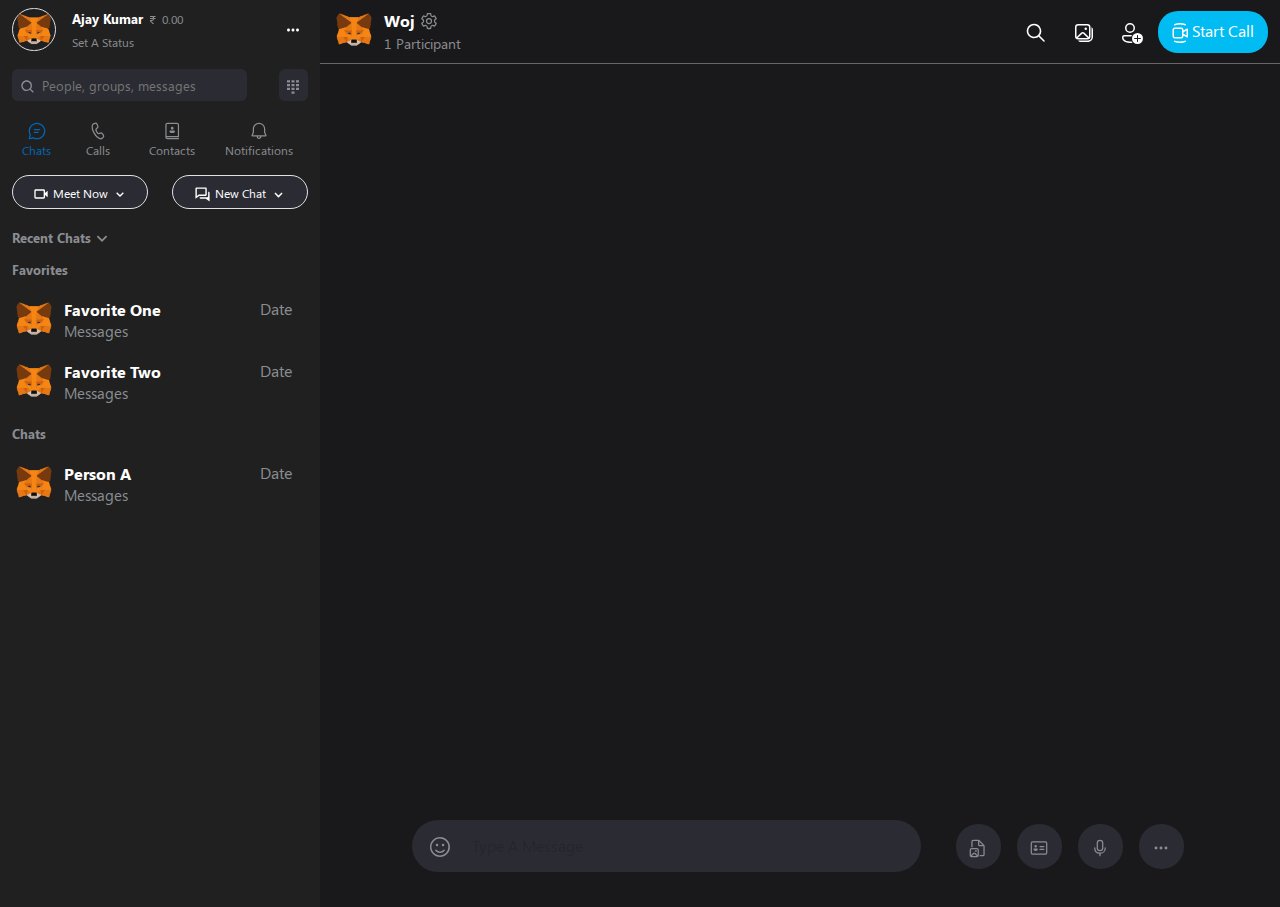
==== commit a79ef2ac: "profile-modal added" ====
--- a/index.html
+++ b/index.html
@@ -20,13 +20,13 @@
                 <div class="col-md-4 col-lg-3 col-xl-3 col-xxl-2 left-column-bg for-xxl-left">
                     <div class="row align-items-center py-2">
                        <div class="col-10 col-sm-10 col-md-10">
-                            <div class="image-content d-flex gap-2">
+                            <div class="image-content d-flex gap-3">
                                 <div class="user-image">
-                                    <img src="assets/images/index_images/profile.png" class="img-fluid rounded-pill" alt="img" style="height:43px; width:44px;">
+                                    <img src="assets/images/index_images/profile.png" class="img-fluid rounded-pill border cursor-pointer" id="profile-pop-up" alt="img" style="height:43px; width:44px;" data-bs-toggle="modal" data-bs-target="#profileModal"/>
                                 </div>
                                 <!-- user-image -->
                                 <div class="user-name">
-                                    <h6 class="mb-0 text-capitalize">ajay kumar&nbsp;<sup><svg xmlns="http://www.w3.org/2000/svg" viewBox="0 0 24 24" width="15" height="15" style="fill: var(--gray-text)"><path d="M17 6V4H6v2h3.5c1.302 0 2.401.838 2.815 2H6v2h6.315A2.994 2.994 0 0 1 9.5 12H6v2.414L11.586 20h2.828l-6-6H9.5a5.007 5.007 0 0 0 4.898-4H17V8h-2.602a4.933 4.933 0 0 0-.924-2H17z"></path></svg>&nbsp;<span class="superscript">0.00</span></sup></h6>
+                                    <h6 class="mb-0 text-capitalize">ajay kumar&nbsp;<sup><svg xmlns="http://www.w3.org/2000/svg" viewBox="0 0 24 24" width="12" height="12" style="fill: var(--gray-text)"><path d="M17 6V4H6v2h3.5c1.302 0 2.401.838 2.815 2H6v2h6.315A2.994 2.994 0 0 1 9.5 12H6v2.414L11.586 20h2.828l-6-6H9.5a5.007 5.007 0 0 0 4.898-4H17V8h-2.602a4.933 4.933 0 0 0-.924-2H17z"></path></svg>&nbsp;<span class="superscript">0.00</span></sup></h6>
                                     <a href="" class="text-decoration-none text-capitalize">set a status</a>
                                 </div>
                                 <!-- user-name-->
@@ -34,6 +34,166 @@
                             <!-- image-content d-flex gap-2 -->
                         </div>
                         <!-- col-10 col-sm-10 col-md-10 -->
+
+
+                        
+                        <!-- profile Modal -->
+                        <div class="modal fade profile-modal" id="profileModal" tabindex="-1" role="dialog" aria-labelledby="dialerModalLabel" aria-hidden="true">
+                            <div class="modal-dialog" role="document">
+                                <div class="modal-content left-column-bg">
+                                    
+                                        <div class="modal-body p-0">
+                                            <div class="row">
+                                                <div class="col-12 col-md-12 col-lg-12 col-xxl-12">
+                                                    <div class="inner-profile-wrapper-area rounded border">
+                                                        <div class="sign-out border-bottom d-flex justify-content-end mb-1">
+                                                            <a href="" class="text-capitalize text-decoration-none text-light">sign out</a>
+                                                        </div>
+                                                        <!-- sign-out border-bottom d-flex justify-content-end mb-1 -->
+                                                        <div class="sign-out my-2">
+                                                            <div class="inner-content-area d-flex gap-3 align-items-center">
+                                                                <img src="./assets/images/index_images/profile.png" alt="user-profile-image" class="rounded-pill border" style="height: 70px; width: 70px;" />
+                                                                <div class="user-area-x">
+                                                                    <h6 class="mb-0 text-capitalize fw-bold">ajay kumar</h6>
+                                                                    <p class="mb-0"><a href="" class="text-decoration-none text-light">ajaythakur@gmail.com</a></p>
+                                                                    <p class="mb-0"><a href="" class="text-decoration-none text-capitalize">my microsoft account</a></p>
+                                                                </div>
+                                                                <!-- user-area -->
+                                                            </div>
+                                                            <!-- inner-content d-flex gap-3 -->
+                                                        </div>
+                                                        <!-- sign-out mb-3 -->
+                                                        <div class="sign-out my-2 border-bottom">
+                                                            <div class="inner-content-area d-flex gap-4 align-items-center">
+                                                                <svg xmlns="http://www.w3.org/2000/svg" viewBox="0 0 24 24" width="16" height="16" style="fill: var(--green); margin-top: 3px;"><path d="M12 2C6.486 2 2 6.486 2 12s4.486 10 10 10 10-4.486 10-10S17.514 2 12 2z"></path></svg>
+                                                                <div class="user-area">
+                                                                    <a href="" class="text-capitalize text-decoration-none text-light mb-2">active</a>
+                                                                </div>
+                                                                <!-- user-area -->
+                                                            </div>
+                                                            <!-- inner-content d-flex gap-3 -->
+                                                        </div>
+                                                        <!-- sign-out mb-3 -->
+                                                        <div class="sign-out my-2 border-bottom">
+                                                            <div class="inner-content-area d-flex gap-4 align-items-center">
+                                                                <svg width="16" height="16" xmlns="http://www.w3.org/2000/svg" viewBox="0 0 24 24" fill="var(--gray-text)" gradientcolor1="var(--gray-text)" gradientcolor2="var(--gray-text)"><path d="M21.907 5.622c.062.208.093.424.093.641v11.475a2.25 2.25 0 01-2.891 2.157l-5.514-1.64a4 4 0 01-7.59-1.557L6 16.5l-.001-.5-2.39-.711A2.25 2.25 0 012 13.13v-2.262a2.25 2.25 0 011.61-2.157l15.5-4.606a2.25 2.25 0 012.797 1.516zM7.499 16.444l.001.055a2.5 2.5 0 004.624 1.32l-4.625-1.375zm12.037-10.9l-15.5 4.606a.75.75 0 00-.536.72v2.261a.75.75 0 00.536.719l15.5 4.607a.75.75 0 00.964-.719V6.263a.75.75 0 00-.964-.719z"></path></svg>
+                                                                <div class="user-area">
+                                                                    <a href="" class="text-capitalize text-decoration-none text-light mb-2 text-share-upto">share what you are upto?</a>
+                                                                </div>
+                                                                <svg width="15" height="15" xmlns="http://www.w3.org/2000/svg" viewBox="0 0 24 24" fill="var(--gray-text)" gradientcolor1="var(--gray-text)" gradientcolor2="var(--gray-text)"><path d="M21.03 2.97a3.578 3.578 0 010 5.06L9.062 20a2.25 2.25 0 01-.999.58l-5.116 1.395a.75.75 0 01-.92-.921l1.395-5.116a2.25 2.25 0 01.58-.999L15.97 2.97a3.578 3.578 0 015.06 0zM15 6.06L5.062 16a.75.75 0 00-.193.333l-1.05 3.85 3.85-1.05A.75.75 0 008 18.937L17.94 9 15 6.06zm2.03-2.03l-.97.97L19 7.94l.97-.97a2.079 2.079 0 00-2.94-2.94z"></path></svg>
+                                                                <!-- user-area -->
+                                                            </div>
+                                                            <!-- inner-content d-flex gap-3 -->
+                                                        </div>
+                                                        <!-- sign-out mb-3 -->
+                                                        <div class="sign-out my-2 border-bottom">
+                                                            <div class="inner-content-area d-flex gap-4 align-items-center">
+                                                                <svg width="18" height="18" xmlns="http://www.w3.org/2000/svg" viewBox="0 0 24 24" fill="var(--gray-text)" gradientcolor1="var(--gray-text)" gradientcolor2="var(--gray-text)"><path d="M6.19 21.854a.75.75 0 01-1.187-.609V6.25A3.25 3.25 0 018.253 3h7.498A3.25 3.25 0 0119 6.25v14.996a.75.75 0 01-1.188.609l-5.811-4.181-5.811 4.18zM17.5 6.249a1.75 1.75 0 00-1.75-1.75H8.254a1.75 1.75 0 00-1.75 1.75v13.533l5.06-3.642a.75.75 0 01.877 0l5.06 3.642V6.249z"></path></svg>
+                                                                <div class="user-area">
+                                                                    <a href="" class="text-capitalize text-decoration-none mb-2 text-share-upto">bookmarks</a>
+                                                                </div>
+                                                                <!-- user-area -->
+                                                            </div>
+                                                            <!-- inner-content d-flex gap-3 -->
+                                                        </div>
+                                                        <!-- sign-out mb-3 -->
+                                                        <div class="sign-out mb-2">
+                                                            <div class="inner-content-area d-flex gap-4 align-items-center">
+                                                                <svg width="18" height="18" xmlns="http://www.w3.org/2000/svg" viewBox="0 0 24 24" fill="var(--gray-text)" gradientcolor1="var(--gray-text)" gradientcolor2="var(--gray-text)"><path d="M3.5 14l10 .001a1.5 1.5 0 011.493 1.356L15 15.5V17.5C14.999 21 11.284 22 8.5 22c-2.722 0-6.335-.956-6.495-4.27L2 17.5v-2a1.5 1.5 0 011.356-1.493L3.5 14zm11.988 0H20.5a1.5 1.5 0 011.493 1.355L22 15.5V17c-.001 3.062-2.858 4-5 4a7.16 7.16 0 01-2.14-.322c.653-.75 1.076-1.703 1.133-2.898L16 17.5v-2c0-.494-.15-.951-.399-1.338L15.488 14H20.5h-5.012zM8.5 3a4.5 4.5 0 110 9 4.5 4.5 0 010-9zm9 2a3.5 3.5 0 110 7 3.5 3.5 0 010-7z"></path></svg>
+                                                                <div class="user-area">
+                                                                    <a href="" class="text-capitalize text-decoration-none text-light mb-2 fw-bold">invite friends</a>
+                                                                </div>
+                                                                <!-- user-area -->
+                                                            </div>
+                                                            <!-- inner-content d-flex gap-3 -->
+                                                        </div>
+                                                        <!-- sign-out mb-3 -->
+                                                        <div class="manage py-2 ps-2">
+                                                            <p class="mb-0 text-uppercase">manage</p>
+                                                        </div>
+                                                        <!-- manage py-2 ps-2 -->
+                                                        <div class="sign-out border-bottom my-2">
+                                                            <div class="inner-content-area d-flex gap-4 align-items-center">
+                                                                <svg width="16" height="16" xmlns="http://www.w3.org/2000/svg" viewBox="0 0 24 24" fill="var(--gray-text)" gradientcolor1="var(--gray-text)" gradientcolor2="var(--gray-text)"><path d="M17.754 14a2.249 2.249 0 012.249 2.249v.575c0 .894-.32 1.76-.901 2.439C17.532 21.096 15.145 22 12 22c-3.146 0-5.532-.905-7.098-2.74a3.75 3.75 0 01-.898-2.434v-.578a2.249 2.249 0 012.248-2.25h11.502zm0 1.5H6.252a.749.749 0 00-.748.749v.578c0 .535.19 1.053.539 1.46 1.253 1.468 3.219 2.214 5.957 2.214s4.706-.746 5.962-2.214a2.25 2.25 0 00.541-1.463v-.575a.749.749 0 00-.749-.75zM12 2.005a5 5 0 110 10 5 5 0 010-10zm0 1.5a3.5 3.5 0 100 7 3.5 3.5 0 000-7z"></path></svg>
+                                                                <div class="user-area">
+                                                                    <a href="" class="text-capitalize text-decoration-none text-light mb-2">skype profile</a>
+                                                                </div>
+                                                                <!-- user-area -->
+                                                            </div>
+                                                            <!-- inner-content d-flex gap-3 -->
+                                                        </div>
+                                                        <!-- sign-out mb-3 -->
+                                                        <div class="sign-out border-bottom my-2">
+                                                            <div class="inner-content-area d-flex gap-4 align-items-center">
+                                                                <svg width="16" height="16" xmlns="http://www.w3.org/2000/svg" viewBox="0 0 24 24" fill="var(--gray-text)" gradientcolor1="var(--gray-text)" gradientcolor2="var(--gray-text)"><path fill-rule="evenodd" clip-rule="evenodd" d="M12 2c5.523 0 10 4.477 10 10s-4.477 10-10 10S2 17.523 2 12 6.477 2 12 2zm0 1.5a8.5 8.5 0 100 17 8.5 8.5 0 000-17zm3.694 5.474c0-1.295-2.068-2.267-3.823-2.267-1.904 0-3.932.81-3.932 2.97 0 1.04.37 2.145 2.412 2.659l2.535.634c.767.19.959.622.959 1.012 0 .649-.644 1.283-1.808 1.283-1.314 0-1.764-.585-2.145-1.08-.278-.362-.52-.675-1.035-.675-.548 0-.945.378-.945.918 0 1.052 1.275 2.457 4.125 2.457 2.711 0 4.055-1.31 4.055-3.065 0-1.133-.521-2.335-2.576-2.794l-1.877-.418c-.713-.163-1.535-.378-1.535-1.052 0-.676.576-1.148 1.617-1.148 1.23 0 1.672.497 2.038.907.258.29.477.537.908.537.547 0 1.027-.323 1.027-.878z"></path></svg>
+                                                                <div class="user-area">
+                                                                    <a href="" class="text-capitalize text-decoration-none text-light mb-2">skype to phone</a>
+                                                                </div>
+                                                                <!-- user-area -->
+                                                            </div>
+                                                            <!-- inner-content d-flex gap-3 -->
+                                                        </div>
+                                                        <!-- sign-out mb-3 -->
+                                                        <div class="sign-out border-bottom my-2">
+                                                            <div class="inner-content-area d-flex gap-4 align-items-center">
+                                                                <svg width="16" height="16" xmlns="http://www.w3.org/2000/svg" viewBox="0 0 24 24" fill="var(--gray-text)" gradientcolor1="var(--gray-text)" gradientcolor2="var(--gray-text)"><path d="M16.19 2.648l-.239 1.03h-1.14l-.108.008c-.39.057-.69.412-.69.842l.007.116c.053.414.387.734.791.734h.75l-.414 1.796-.848.001-.108.008c-.39.056-.691.412-.691.842l.007.115c.053.415.388.735.792.735l.457-.001-.131.574-.019.114c-.041.416.212.811.605.914l.107.02c.392.043.763-.226.86-.644l.223-.978h1.64l-.125.586-.018.115c-.035.416.224.807.618.903l.107.018c.392.038.76-.237.85-.656l.207-.966h1.003l.108-.007c.39-.056.69-.412.69-.842l-.007-.115c-.052-.415-.387-.735-.791-.735h-.636l.387-1.797h.767l.108-.008c.39-.056.691-.412.691-.842l-.007-.115c-.053-.415-.387-.734-.792-.734h-.4l.138-.64.017-.114c.035-.416-.223-.807-.618-.903l-.107-.019c-.392-.037-.76.238-.85.657l-.22 1.018h-1.565l.146-.626.018-.114c.042-.416-.212-.811-.605-.913-.428-.112-.86.167-.966.623zm1.015 2.73h1.589l-.387 1.796h-1.615l.413-1.796zM9.525 3.572l.902 2.005a2.75 2.75 0 01-.633 3.14L8.3 10.11a.25.25 0 00-.078.155c-.044.397.225 1.17.845 2.245.451.78.86 1.329 1.207 1.637.242.215.375.261.432.244l2.01-.614a2.75 2.75 0 013.035 1.02l1.28 1.775a2.75 2.75 0 01-.339 3.606l-.886.84a3.75 3.75 0 01-3.587.889c-2.754-.77-5.223-3.093-7.435-6.924-2.215-3.837-2.992-7.141-2.276-9.913a3.75 3.75 0 012.549-2.652l1.167-.352a2.75 2.75 0 013.301 1.506zm-2.869-.07l-1.167.352A2.25 2.25 0 003.96 5.445c-.602 2.332.087 5.26 2.123 8.788 2.033 3.522 4.222 5.582 6.54 6.229a2.25 2.25 0 002.151-.534l.887-.84a1.25 1.25 0 00.154-1.638l-1.28-1.775a1.25 1.25 0 00-1.38-.464l-2.015.616c-1.17.349-2.232-.593-3.372-2.567C7 11.929 6.642 10.9 6.731 10.098c.047-.415.24-.8.546-1.085l1.494-1.394a1.25 1.25 0 00.288-1.427l-.902-2.005a1.25 1.25 0 00-1.5-.685z"></path></svg>
+                                                                <div class="user-area">
+                                                                    <a href="" class="text-capitalize text-decoration-none text-light mb-2">skype number</a>
+                                                                </div>
+                                                                <!-- user-area -->
+                                                            </div>
+                                                            <!-- inner-content d-flex gap-3 -->
+                                                        </div>
+                                                        <!-- sign-out mb-3 -->
+                                                        <div class="sign-out border-bottom my-2">
+                                                            <div class="inner-content-area d-flex gap-4 align-items-center">
+                                                                <svg width="16" height="16" xmlns="http://www.w3.org/2000/svg" viewBox="0 0 24 24" fill="var(--gray-text)" gradientcolor1="var(--gray-text)" gradientcolor2="var(--gray-text)"><path d="M12.012 2.25c.734.009 1.466.093 2.182.253a.75.75 0 01.582.649l.17 1.527a1.384 1.384 0 001.928 1.116l1.4-.615a.75.75 0 01.85.174 9.793 9.793 0 012.204 3.792.75.75 0 01-.271.826l-1.242.915a1.38 1.38 0 00.001 2.226l1.242.915a.75.75 0 01.272.826 9.799 9.799 0 01-2.204 3.792.75.75 0 01-.848.175l-1.406-.616a1.381 1.381 0 00-1.927 1.113l-.169 1.526a.75.75 0 01-.572.648 9.518 9.518 0 01-4.406 0 .75.75 0 01-.572-.648l-.168-1.524a1.382 1.382 0 00-1.925-1.11l-1.407.616a.75.75 0 01-.849-.175 9.798 9.798 0 01-2.203-3.796.75.75 0 01.271-.826l1.243-.916a1.381 1.381 0 000-2.226l-1.243-.914a.75.75 0 01-.271-.826 9.793 9.793 0 012.204-3.792.75.75 0 01.85-.174l1.4.615a1.387 1.387 0 001.93-1.118l.17-1.526a.75.75 0 01.583-.649c.717-.16 1.45-.244 2.201-.253zm0 1.5a9.137 9.137 0 00-1.354.117l-.109.977A2.886 2.886 0 016.525 7.17l-.898-.394a8.293 8.293 0 00-1.348 2.317l.798.587a2.88 2.88 0 010 4.643l-.799.588c.32.842.776 1.626 1.348 2.322l.905-.397a2.882 2.882 0 014.017 2.318l.11.984c.889.15 1.798.15 2.687 0l.11-.984a2.881 2.881 0 014.018-2.322l.905.396a8.3 8.3 0 001.347-2.318l-.798-.588a2.88 2.88 0 010-4.642l.796-.588a8.293 8.293 0 00-1.348-2.317l-.896.393a2.884 2.884 0 01-4.023-2.324l-.11-.976a8.99 8.99 0 00-1.333-.117zM12 8.25a3.75 3.75 0 110 7.5 3.75 3.75 0 010-7.5zm0 1.5a2.25 2.25 0 100 4.5 2.25 2.25 0 000-4.5z"></path></svg>
+                                                                <div class="user-area">
+                                                                    <a href="" class="text-capitalize text-decoration-none text-light mb-2">settings</a>
+                                                                </div>
+                                                                <!-- user-area -->
+                                                            </div>
+                                                            <!-- inner-content d-flex gap-3 -->
+                                                        </div>
+                                                        <!-- sign-out my-2 -->
+                                                        <div class="sign-out border-bottom my-2">
+                                                            <div class="inner-content-area d-flex gap-4 align-items-center">
+                                                                <svg width="18" height="18" xmlns="http://www.w3.org/2000/svg" viewBox="0 0 24 24" fill="var(--gray-text)" gradientcolor1="var(--gray-text)" gradientcolor2="var(--gray-text)"><path d="M17.96 16.356a8.642 8.642 0 00.247-2.005c0-4.639-3.773-8.411-8.412-8.411-.63 0-1.239.078-1.847.213a4.917 4.917 0 00-2.038-.439 4.907 4.907 0 00-4.38 7.128 8.45 8.45 0 00-.136 1.51c0 4.64 3.761 8.412 8.4 8.412.553 0 1.104-.057 1.645-.158a4.921 4.921 0 006.847-4.516c0-.597-.113-1.194-.327-1.734zm-8.447 3.277c-.957 0-3.378-.203-3.378-1.532 0-.506.35-.822.845-.822.72 0 1.464.755 2.702.755.732 0 1.588-.304 1.588-1.171 0-.698-.822-1.16-1.363-1.42-1.632-.799-3.806-1.25-3.806-3.513 0-2.094 2.151-2.849 3.93-2.849.867 0 2.962.135 2.962 1.352 0 .428-.27.822-.732.822-.405 0-.822-.26-1.205-.383a3.71 3.71 0 00-1.171-.203c-.72 0-1.667.304-1.667 1.171 0 .935 1.42 1.385 2.151 1.678a.384.384 0 01.17.079c1.452.597 2.837 1.34 2.837 3.12 0 2.207-1.97 2.916-3.863 2.916zM18.93 1.013L19.071 1c.386 0 .707.278.773.644l.013.142v2.357h2.357c.386 0 .707.278.773.644L23 4.93a.786.786 0 01-.645.773l-.14.012h-2.358v2.357a.786.786 0 01-.644.773l-.142.013a.786.786 0 01-.773-.644l-.012-.142V5.714h-2.357a.786.786 0 01-.774-.644l-.012-.141c0-.386.278-.707.644-.773l.142-.013h2.357V1.786c0-.386.278-.707.644-.773z"></path></svg>
+                                                                <div class="user-area">
+                                                                    <a href="" class="text-capitalize text-decoration-none text-light mb-2">get skype app</a>
+                                                                </div>
+                                                                <!-- user-area -->
+                                                            </div>
+                                                            <!-- inner-content d-flex gap-3 -->
+                                                        </div>
+                                                        <!-- sign-out my-2 -->
+                                                        <div class="sign-out my-2">
+                                                            <div class="inner-content-area d-flex gap-4 align-items-center">
+                                                                <svg width="18" height="18" xmlns="http://www.w3.org/2000/svg" viewBox="0 0 24 24" fill="#ACACAC" gradientcolor1="#ACACAC" gradientcolor2="#ACACAC"><path d="M12 2.001a7.25 7.25 0 017.25 7.25c0 2.097-.9 4.02-2.663 5.742a.75.75 0 00-.175.266l-.032.102-1.13 4.895a2.25 2.25 0 01-2.02 1.737l-.173.007h-2.114a2.25 2.25 0 01-2.147-1.577l-.045-.167-1.13-4.895a.75.75 0 00-.206-.368c-1.68-1.64-2.577-3.463-2.659-5.443L4.75 9.25l.004-.239A7.25 7.25 0 0112 2.002zM14.115 18.5H9.884l.329 1.42a.75.75 0 00.627.574l.103.007h2.114a.75.75 0 00.7-.482l.03-.1.328-1.419zM12 3.501a5.75 5.75 0 00-5.746 5.53l-.004.22.007.277c.076 1.564.8 3.02 2.206 4.392.264.258.46.576.571.926l.049.178.455 1.975h4.923l.458-1.976a2.25 2.25 0 01.493-.969l.127-.133c1.404-1.373 2.128-2.829 2.204-4.393l.007-.277-.004-.22A5.75 5.75 0 0012 3.5z"></path></svg>
+                                                                <div class="user-area">
+                                                                    <a href="" class="text-capitalize text-decoration-none text-light mb-2">what's new</a>
+                                                                </div>
+                                                                <!-- user-area -->
+                                                            </div>
+                                                            <!-- inner-content d-flex gap-3 -->
+                                                        </div>
+                                                        <!-- sign-out my-2 -->
+                                                    </div>
+                                                    <!-- inner-profile-wrapper -->
+                                                </div>
+                                                <!-- col-3 col-md-3 col-lg-3 col-xxl-3 -->
+                                            </div>
+                                            <!-- row -->
+                                        </div>
+                                        <!-- modal-body -->
+                                </div>
+                                <!-- modal-content left-column-bg -->
+                            </div>
+                            <!-- modal-dialog  -->
+                        </div>
+                        <!-- profile modal -->
+
+
                         <div class="col-2 col-sm-2 col-md-2 text-center all-people">
                             <span class="text-capitalize fw-bold" data-bs-toggle="dropdown" href="#" role="button" aria-expanded="false"><svg xmlns="http://www.w3.org/2000/svg" viewBox = "0 0 24 24" width="18" height="18" style="fill: var(--white);"><path d="M12 10c-1.1 0-2 .9-2 2s.9 2 2 2 2-.9 2-2-.9-2-2-2zm6 0c-1.1 0-2 .9-2 2s.9 2 2 2 2-.9 2-2-.9-2-2-2zM6 10c-1.1 0-2 .9-2 2s.9 2 2 2 2-.9 2-2-.9-2-2-2z"></path></svg></span>
                             <ul class="dropdown-menu bg-dark">
@@ -771,6 +931,18 @@
     </section>
     <!-- dashboard -->
 
+
+    <!-- <script>
+        var user = document.getElementById('profile-pop-up');
+        var profile = document.querySelector('.profile-section');
+        user.addEventListener('click',(e) => {
+            if(profile.style.display === "block"){
+                profile.style.display = "none";
+            }else {
+                profile.style.display = "block";
+            }
+        })
+    </script> -->
     <!--BOOTSTRAP SCRIPT-->
     <script src="https://cdn.jsdelivr.net/npm/bootstrap@5.2.0/dist/js/bootstrap.bundle.min.js"></script>
 </body>
--- a/assets/css/style.css
+++ b/assets/css/style.css
@@ -348,6 +348,9 @@
     height: 40px;
     border-radius: 20px;
 } */
+.user-name {
+    padding-top: 3px;
+}
 
 .user-name h6{
     font-size: 13px;
@@ -364,9 +367,17 @@
     top: unset !important;
 }
 
+.user-name h6 sup svg {
+    margin-bottom: 3px;
+}
+
 .user-name a{
     font-size: 12px;
     color: var(--gray-text);
+}
+
+.all-people span svg {
+    margin-bottom: 4px;
 }
 
 .input-search, .dialer {
@@ -625,7 +636,7 @@
     background-color: transparent;
 }
 
-.new-call-selection-form .input-group-prepend .input-group-text input[type='radio']:after {
+.new-call-selection-form .input-group-prepend .input-group-text input[type='radio'] {
     content: '';
     width: 15px;
     height: 15px;
@@ -652,6 +663,58 @@
 .invite-person a{
     color: var(--white);
     font-size: 12px;
+}
+
+/* ======================================== profile page css =========================================*/
+
+.inner-profile-wrapper-area {
+    border-color: var(--gray-text) !important;
+    color: var(--white);
+}
+
+.inner-profile-wrapper-area .sign-out {
+    padding: 10px;
+    border-color: var(--gray-text) !important;
+}
+
+.inner-profile-wrapper-area a{
+    font-size: 12px;
+}
+
+.inner-profile-wrapper-area a:hover{
+    text-decoration: underline !important;
+    color: var(--blue);
+}
+
+.user-area a {
+    font-size: 15px;
+}
+
+.user-area a:hover {
+    text-decoration: none !important;
+}
+
+.text-share-upto {
+    color: var(--gray-text) !important;
+}
+
+.manage {
+    background-color: var(--bg-darken);
+}
+
+.manage p {
+    color: var(--gray-text);
+    font-size: 14px;
+}
+
+
+/*===========profile modal ======================*/
+.profile-modal .modal-dialog .modal-content {
+    width: 70%;
+}
+
+.profile-modal .modal-dialog {
+    margin-left: 12px;
 }
 
 /* =========================== media queries =========================== */
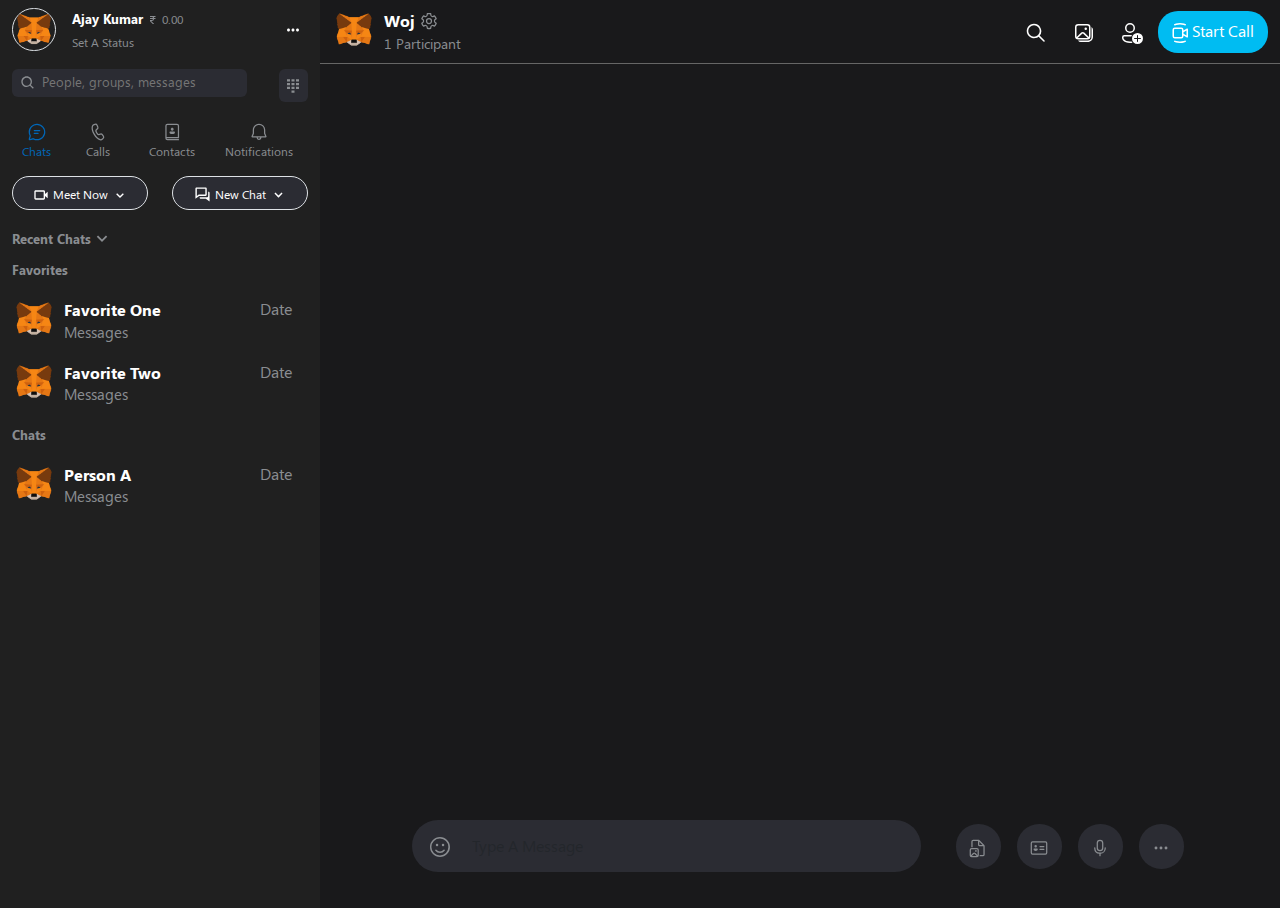
==== commit e90b967b: "additional changes" ====
--- a/index.html
+++ b/index.html
@@ -80,7 +80,9 @@
                                                                 <div class="user-area">
                                                                     <a href="" class="text-capitalize text-decoration-none text-light mb-2 text-share-upto">share what you are upto?</a>
                                                                 </div>
-                                                                <svg width="15" height="15" xmlns="http://www.w3.org/2000/svg" viewBox="0 0 24 24" fill="var(--gray-text)" gradientcolor1="var(--gray-text)" gradientcolor2="var(--gray-text)"><path d="M21.03 2.97a3.578 3.578 0 010 5.06L9.062 20a2.25 2.25 0 01-.999.58l-5.116 1.395a.75.75 0 01-.92-.921l1.395-5.116a2.25 2.25 0 01.58-.999L15.97 2.97a3.578 3.578 0 015.06 0zM15 6.06L5.062 16a.75.75 0 00-.193.333l-1.05 3.85 3.85-1.05A.75.75 0 008 18.937L17.94 9 15 6.06zm2.03-2.03l-.97.97L19 7.94l.97-.97a2.079 2.079 0 00-2.94-2.94z"></path></svg>
+                                                                <div class="text-end">
+                                                                    <svg width="15" height="15" xmlns="http://www.w3.org/2000/svg" viewBox="0 0 24 24" fill="var(--gray-text)" gradientcolor1="var(--gray-text)" gradientcolor2="var(--gray-text)"><path d="M21.03 2.97a3.578 3.578 0 010 5.06L9.062 20a2.25 2.25 0 01-.999.58l-5.116 1.395a.75.75 0 01-.92-.921l1.395-5.116a2.25 2.25 0 01.58-.999L15.97 2.97a3.578 3.578 0 015.06 0zM15 6.06L5.062 16a.75.75 0 00-.193.333l-1.05 3.85 3.85-1.05A.75.75 0 008 18.937L17.94 9 15 6.06zm2.03-2.03l-.97.97L19 7.94l.97-.97a2.079 2.079 0 00-2.94-2.94z"></path></svg>
+                                                                </div>
                                                                 <!-- user-area -->
                                                             </div>
                                                             <!-- inner-content d-flex gap-3 -->
@@ -210,7 +212,7 @@
                     <div class="row py-2">
                         <div class="col-10 col-md-10 col-lg-10">
                             <form action="">
-                                <div class="input-search me-2 px-2 py-1 rounded">
+                                <div class="input-search me-2 px-2 rounded">
                                     <svg xmlns="http://www.w3.org/2000/svg" viewBox = "0 0 24 24" width="16" height="16" style="fill: var(--gray-text);"><path d="M10 18a7.952 7.952 0 0 0 4.897-1.688l4.396 4.396 1.414-1.414-4.396-4.396A7.952 7.952 0 0 0 18 10c0-4.411-3.589-8-8-8s-8 3.589-8 8 3.589 8 8 8zm0-14c3.309 0 6 2.691 6 6s-2.691 6-6 6-6-2.691-6-6 2.691-6 6-6z"></path></svg>
                                     <input type="text" name="search-people" placeholder="People, groups, messages">
                                 </div>
@@ -931,18 +933,6 @@
     </section>
     <!-- dashboard -->
 
-
-    <!-- <script>
-        var user = document.getElementById('profile-pop-up');
-        var profile = document.querySelector('.profile-section');
-        user.addEventListener('click',(e) => {
-            if(profile.style.display === "block"){
-                profile.style.display = "none";
-            }else {
-                profile.style.display = "block";
-            }
-        })
-    </script> -->
     <!--BOOTSTRAP SCRIPT-->
     <script src="https://cdn.jsdelivr.net/npm/bootstrap@5.2.0/dist/js/bootstrap.bundle.min.js"></script>
 </body>
--- a/assets/css/style.css
+++ b/assets/css/style.css
@@ -380,6 +380,10 @@
     margin-bottom: 4px;
 }
 
+.input-search {
+    padding-bottom: 4px;
+}
+
 .input-search, .dialer {
     background-color: var(--bg-darken);
 }
@@ -395,6 +399,11 @@
 .input-search input:focus-visible {
     outline:none;
 }
+
+.dialer svg {
+    margin-bottom: 3px;
+}
+
 .text-tabs {
     font-size: 12px;
     color: var(--gray-text);
@@ -710,7 +719,7 @@
 
 /*===========profile modal ======================*/
 .profile-modal .modal-dialog .modal-content {
-    width: 70%;
+    width: 58%;
 }
 
 .profile-modal .modal-dialog {
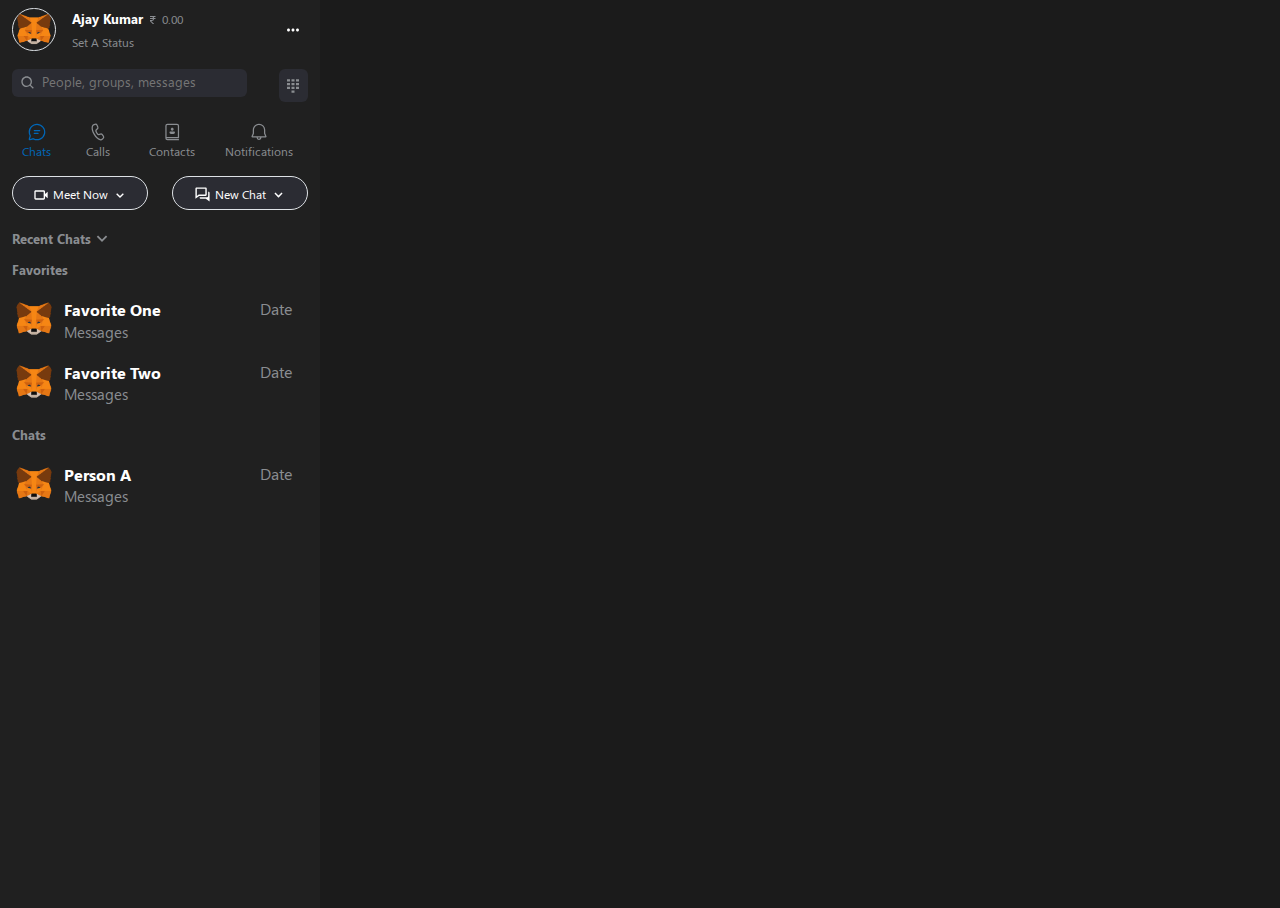
==== commit f84e108e: "updated inner pages" ====
--- a/index.html
+++ b/index.html
@@ -41,153 +41,158 @@
                         <div class="modal fade profile-modal" id="profileModal" tabindex="-1" role="dialog" aria-labelledby="dialerModalLabel" aria-hidden="true">
                             <div class="modal-dialog" role="document">
                                 <div class="modal-content left-column-bg">
-                                    
-                                        <div class="modal-body p-0">
-                                            <div class="row">
-                                                <div class="col-12 col-md-12 col-lg-12 col-xxl-12">
-                                                    <div class="inner-profile-wrapper-area rounded border">
-                                                        <div class="sign-out border-bottom d-flex justify-content-end mb-1">
-                                                            <a href="" class="text-capitalize text-decoration-none text-light">sign out</a>
-                                                        </div>
-                                                        <!-- sign-out border-bottom d-flex justify-content-end mb-1 -->
-                                                        <div class="sign-out my-2">
-                                                            <div class="inner-content-area d-flex gap-3 align-items-center">
-                                                                <img src="./assets/images/index_images/profile.png" alt="user-profile-image" class="rounded-pill border" style="height: 70px; width: 70px;" />
-                                                                <div class="user-area-x">
-                                                                    <h6 class="mb-0 text-capitalize fw-bold">ajay kumar</h6>
-                                                                    <p class="mb-0"><a href="" class="text-decoration-none text-light">ajaythakur@gmail.com</a></p>
-                                                                    <p class="mb-0"><a href="" class="text-decoration-none text-capitalize">my microsoft account</a></p>
-                                                                </div>
-                                                                <!-- user-area -->
-                                                            </div>
-                                                            <!-- inner-content d-flex gap-3 -->
-                                                        </div>
-                                                        <!-- sign-out mb-3 -->
-                                                        <div class="sign-out my-2 border-bottom">
-                                                            <div class="inner-content-area d-flex gap-4 align-items-center">
-                                                                <svg xmlns="http://www.w3.org/2000/svg" viewBox="0 0 24 24" width="16" height="16" style="fill: var(--green); margin-top: 3px;"><path d="M12 2C6.486 2 2 6.486 2 12s4.486 10 10 10 10-4.486 10-10S17.514 2 12 2z"></path></svg>
-                                                                <div class="user-area">
-                                                                    <a href="" class="text-capitalize text-decoration-none text-light mb-2">active</a>
-                                                                </div>
-                                                                <!-- user-area -->
-                                                            </div>
-                                                            <!-- inner-content d-flex gap-3 -->
-                                                        </div>
-                                                        <!-- sign-out mb-3 -->
-                                                        <div class="sign-out my-2 border-bottom">
-                                                            <div class="inner-content-area d-flex gap-4 align-items-center">
-                                                                <svg width="16" height="16" xmlns="http://www.w3.org/2000/svg" viewBox="0 0 24 24" fill="var(--gray-text)" gradientcolor1="var(--gray-text)" gradientcolor2="var(--gray-text)"><path d="M21.907 5.622c.062.208.093.424.093.641v11.475a2.25 2.25 0 01-2.891 2.157l-5.514-1.64a4 4 0 01-7.59-1.557L6 16.5l-.001-.5-2.39-.711A2.25 2.25 0 012 13.13v-2.262a2.25 2.25 0 011.61-2.157l15.5-4.606a2.25 2.25 0 012.797 1.516zM7.499 16.444l.001.055a2.5 2.5 0 004.624 1.32l-4.625-1.375zm12.037-10.9l-15.5 4.606a.75.75 0 00-.536.72v2.261a.75.75 0 00.536.719l15.5 4.607a.75.75 0 00.964-.719V6.263a.75.75 0 00-.964-.719z"></path></svg>
-                                                                <div class="user-area">
-                                                                    <a href="" class="text-capitalize text-decoration-none text-light mb-2 text-share-upto">share what you are upto?</a>
-                                                                </div>
-                                                                <div class="text-end">
-                                                                    <svg width="15" height="15" xmlns="http://www.w3.org/2000/svg" viewBox="0 0 24 24" fill="var(--gray-text)" gradientcolor1="var(--gray-text)" gradientcolor2="var(--gray-text)"><path d="M21.03 2.97a3.578 3.578 0 010 5.06L9.062 20a2.25 2.25 0 01-.999.58l-5.116 1.395a.75.75 0 01-.92-.921l1.395-5.116a2.25 2.25 0 01.58-.999L15.97 2.97a3.578 3.578 0 015.06 0zM15 6.06L5.062 16a.75.75 0 00-.193.333l-1.05 3.85 3.85-1.05A.75.75 0 008 18.937L17.94 9 15 6.06zm2.03-2.03l-.97.97L19 7.94l.97-.97a2.079 2.079 0 00-2.94-2.94z"></path></svg>
-                                                                </div>
-                                                                <!-- user-area -->
-                                                            </div>
-                                                            <!-- inner-content d-flex gap-3 -->
-                                                        </div>
-                                                        <!-- sign-out mb-3 -->
-                                                        <div class="sign-out my-2 border-bottom">
-                                                            <div class="inner-content-area d-flex gap-4 align-items-center">
-                                                                <svg width="18" height="18" xmlns="http://www.w3.org/2000/svg" viewBox="0 0 24 24" fill="var(--gray-text)" gradientcolor1="var(--gray-text)" gradientcolor2="var(--gray-text)"><path d="M6.19 21.854a.75.75 0 01-1.187-.609V6.25A3.25 3.25 0 018.253 3h7.498A3.25 3.25 0 0119 6.25v14.996a.75.75 0 01-1.188.609l-5.811-4.181-5.811 4.18zM17.5 6.249a1.75 1.75 0 00-1.75-1.75H8.254a1.75 1.75 0 00-1.75 1.75v13.533l5.06-3.642a.75.75 0 01.877 0l5.06 3.642V6.249z"></path></svg>
-                                                                <div class="user-area">
-                                                                    <a href="" class="text-capitalize text-decoration-none mb-2 text-share-upto">bookmarks</a>
-                                                                </div>
-                                                                <!-- user-area -->
-                                                            </div>
-                                                            <!-- inner-content d-flex gap-3 -->
-                                                        </div>
-                                                        <!-- sign-out mb-3 -->
-                                                        <div class="sign-out mb-2">
-                                                            <div class="inner-content-area d-flex gap-4 align-items-center">
-                                                                <svg width="18" height="18" xmlns="http://www.w3.org/2000/svg" viewBox="0 0 24 24" fill="var(--gray-text)" gradientcolor1="var(--gray-text)" gradientcolor2="var(--gray-text)"><path d="M3.5 14l10 .001a1.5 1.5 0 011.493 1.356L15 15.5V17.5C14.999 21 11.284 22 8.5 22c-2.722 0-6.335-.956-6.495-4.27L2 17.5v-2a1.5 1.5 0 011.356-1.493L3.5 14zm11.988 0H20.5a1.5 1.5 0 011.493 1.355L22 15.5V17c-.001 3.062-2.858 4-5 4a7.16 7.16 0 01-2.14-.322c.653-.75 1.076-1.703 1.133-2.898L16 17.5v-2c0-.494-.15-.951-.399-1.338L15.488 14H20.5h-5.012zM8.5 3a4.5 4.5 0 110 9 4.5 4.5 0 010-9zm9 2a3.5 3.5 0 110 7 3.5 3.5 0 010-7z"></path></svg>
-                                                                <div class="user-area">
-                                                                    <a href="" class="text-capitalize text-decoration-none text-light mb-2 fw-bold">invite friends</a>
-                                                                </div>
-                                                                <!-- user-area -->
-                                                            </div>
-                                                            <!-- inner-content d-flex gap-3 -->
-                                                        </div>
-                                                        <!-- sign-out mb-3 -->
-                                                        <div class="manage py-2 ps-2">
-                                                            <p class="mb-0 text-uppercase">manage</p>
-                                                        </div>
-                                                        <!-- manage py-2 ps-2 -->
-                                                        <div class="sign-out border-bottom my-2">
-                                                            <div class="inner-content-area d-flex gap-4 align-items-center">
-                                                                <svg width="16" height="16" xmlns="http://www.w3.org/2000/svg" viewBox="0 0 24 24" fill="var(--gray-text)" gradientcolor1="var(--gray-text)" gradientcolor2="var(--gray-text)"><path d="M17.754 14a2.249 2.249 0 012.249 2.249v.575c0 .894-.32 1.76-.901 2.439C17.532 21.096 15.145 22 12 22c-3.146 0-5.532-.905-7.098-2.74a3.75 3.75 0 01-.898-2.434v-.578a2.249 2.249 0 012.248-2.25h11.502zm0 1.5H6.252a.749.749 0 00-.748.749v.578c0 .535.19 1.053.539 1.46 1.253 1.468 3.219 2.214 5.957 2.214s4.706-.746 5.962-2.214a2.25 2.25 0 00.541-1.463v-.575a.749.749 0 00-.749-.75zM12 2.005a5 5 0 110 10 5 5 0 010-10zm0 1.5a3.5 3.5 0 100 7 3.5 3.5 0 000-7z"></path></svg>
-                                                                <div class="user-area">
-                                                                    <a href="" class="text-capitalize text-decoration-none text-light mb-2">skype profile</a>
-                                                                </div>
-                                                                <!-- user-area -->
-                                                            </div>
-                                                            <!-- inner-content d-flex gap-3 -->
-                                                        </div>
-                                                        <!-- sign-out mb-3 -->
-                                                        <div class="sign-out border-bottom my-2">
-                                                            <div class="inner-content-area d-flex gap-4 align-items-center">
-                                                                <svg width="16" height="16" xmlns="http://www.w3.org/2000/svg" viewBox="0 0 24 24" fill="var(--gray-text)" gradientcolor1="var(--gray-text)" gradientcolor2="var(--gray-text)"><path fill-rule="evenodd" clip-rule="evenodd" d="M12 2c5.523 0 10 4.477 10 10s-4.477 10-10 10S2 17.523 2 12 6.477 2 12 2zm0 1.5a8.5 8.5 0 100 17 8.5 8.5 0 000-17zm3.694 5.474c0-1.295-2.068-2.267-3.823-2.267-1.904 0-3.932.81-3.932 2.97 0 1.04.37 2.145 2.412 2.659l2.535.634c.767.19.959.622.959 1.012 0 .649-.644 1.283-1.808 1.283-1.314 0-1.764-.585-2.145-1.08-.278-.362-.52-.675-1.035-.675-.548 0-.945.378-.945.918 0 1.052 1.275 2.457 4.125 2.457 2.711 0 4.055-1.31 4.055-3.065 0-1.133-.521-2.335-2.576-2.794l-1.877-.418c-.713-.163-1.535-.378-1.535-1.052 0-.676.576-1.148 1.617-1.148 1.23 0 1.672.497 2.038.907.258.29.477.537.908.537.547 0 1.027-.323 1.027-.878z"></path></svg>
-                                                                <div class="user-area">
-                                                                    <a href="" class="text-capitalize text-decoration-none text-light mb-2">skype to phone</a>
-                                                                </div>
-                                                                <!-- user-area -->
-                                                            </div>
-                                                            <!-- inner-content d-flex gap-3 -->
-                                                        </div>
-                                                        <!-- sign-out mb-3 -->
-                                                        <div class="sign-out border-bottom my-2">
-                                                            <div class="inner-content-area d-flex gap-4 align-items-center">
-                                                                <svg width="16" height="16" xmlns="http://www.w3.org/2000/svg" viewBox="0 0 24 24" fill="var(--gray-text)" gradientcolor1="var(--gray-text)" gradientcolor2="var(--gray-text)"><path d="M16.19 2.648l-.239 1.03h-1.14l-.108.008c-.39.057-.69.412-.69.842l.007.116c.053.414.387.734.791.734h.75l-.414 1.796-.848.001-.108.008c-.39.056-.691.412-.691.842l.007.115c.053.415.388.735.792.735l.457-.001-.131.574-.019.114c-.041.416.212.811.605.914l.107.02c.392.043.763-.226.86-.644l.223-.978h1.64l-.125.586-.018.115c-.035.416.224.807.618.903l.107.018c.392.038.76-.237.85-.656l.207-.966h1.003l.108-.007c.39-.056.69-.412.69-.842l-.007-.115c-.052-.415-.387-.735-.791-.735h-.636l.387-1.797h.767l.108-.008c.39-.056.691-.412.691-.842l-.007-.115c-.053-.415-.387-.734-.792-.734h-.4l.138-.64.017-.114c.035-.416-.223-.807-.618-.903l-.107-.019c-.392-.037-.76.238-.85.657l-.22 1.018h-1.565l.146-.626.018-.114c.042-.416-.212-.811-.605-.913-.428-.112-.86.167-.966.623zm1.015 2.73h1.589l-.387 1.796h-1.615l.413-1.796zM9.525 3.572l.902 2.005a2.75 2.75 0 01-.633 3.14L8.3 10.11a.25.25 0 00-.078.155c-.044.397.225 1.17.845 2.245.451.78.86 1.329 1.207 1.637.242.215.375.261.432.244l2.01-.614a2.75 2.75 0 013.035 1.02l1.28 1.775a2.75 2.75 0 01-.339 3.606l-.886.84a3.75 3.75 0 01-3.587.889c-2.754-.77-5.223-3.093-7.435-6.924-2.215-3.837-2.992-7.141-2.276-9.913a3.75 3.75 0 012.549-2.652l1.167-.352a2.75 2.75 0 013.301 1.506zm-2.869-.07l-1.167.352A2.25 2.25 0 003.96 5.445c-.602 2.332.087 5.26 2.123 8.788 2.033 3.522 4.222 5.582 6.54 6.229a2.25 2.25 0 002.151-.534l.887-.84a1.25 1.25 0 00.154-1.638l-1.28-1.775a1.25 1.25 0 00-1.38-.464l-2.015.616c-1.17.349-2.232-.593-3.372-2.567C7 11.929 6.642 10.9 6.731 10.098c.047-.415.24-.8.546-1.085l1.494-1.394a1.25 1.25 0 00.288-1.427l-.902-2.005a1.25 1.25 0 00-1.5-.685z"></path></svg>
-                                                                <div class="user-area">
-                                                                    <a href="" class="text-capitalize text-decoration-none text-light mb-2">skype number</a>
-                                                                </div>
-                                                                <!-- user-area -->
-                                                            </div>
-                                                            <!-- inner-content d-flex gap-3 -->
-                                                        </div>
-                                                        <!-- sign-out mb-3 -->
-                                                        <div class="sign-out border-bottom my-2">
-                                                            <div class="inner-content-area d-flex gap-4 align-items-center">
-                                                                <svg width="16" height="16" xmlns="http://www.w3.org/2000/svg" viewBox="0 0 24 24" fill="var(--gray-text)" gradientcolor1="var(--gray-text)" gradientcolor2="var(--gray-text)"><path d="M12.012 2.25c.734.009 1.466.093 2.182.253a.75.75 0 01.582.649l.17 1.527a1.384 1.384 0 001.928 1.116l1.4-.615a.75.75 0 01.85.174 9.793 9.793 0 012.204 3.792.75.75 0 01-.271.826l-1.242.915a1.38 1.38 0 00.001 2.226l1.242.915a.75.75 0 01.272.826 9.799 9.799 0 01-2.204 3.792.75.75 0 01-.848.175l-1.406-.616a1.381 1.381 0 00-1.927 1.113l-.169 1.526a.75.75 0 01-.572.648 9.518 9.518 0 01-4.406 0 .75.75 0 01-.572-.648l-.168-1.524a1.382 1.382 0 00-1.925-1.11l-1.407.616a.75.75 0 01-.849-.175 9.798 9.798 0 01-2.203-3.796.75.75 0 01.271-.826l1.243-.916a1.381 1.381 0 000-2.226l-1.243-.914a.75.75 0 01-.271-.826 9.793 9.793 0 012.204-3.792.75.75 0 01.85-.174l1.4.615a1.387 1.387 0 001.93-1.118l.17-1.526a.75.75 0 01.583-.649c.717-.16 1.45-.244 2.201-.253zm0 1.5a9.137 9.137 0 00-1.354.117l-.109.977A2.886 2.886 0 016.525 7.17l-.898-.394a8.293 8.293 0 00-1.348 2.317l.798.587a2.88 2.88 0 010 4.643l-.799.588c.32.842.776 1.626 1.348 2.322l.905-.397a2.882 2.882 0 014.017 2.318l.11.984c.889.15 1.798.15 2.687 0l.11-.984a2.881 2.881 0 014.018-2.322l.905.396a8.3 8.3 0 001.347-2.318l-.798-.588a2.88 2.88 0 010-4.642l.796-.588a8.293 8.293 0 00-1.348-2.317l-.896.393a2.884 2.884 0 01-4.023-2.324l-.11-.976a8.99 8.99 0 00-1.333-.117zM12 8.25a3.75 3.75 0 110 7.5 3.75 3.75 0 010-7.5zm0 1.5a2.25 2.25 0 100 4.5 2.25 2.25 0 000-4.5z"></path></svg>
-                                                                <div class="user-area">
-                                                                    <a href="" class="text-capitalize text-decoration-none text-light mb-2">settings</a>
-                                                                </div>
-                                                                <!-- user-area -->
-                                                            </div>
-                                                            <!-- inner-content d-flex gap-3 -->
-                                                        </div>
-                                                        <!-- sign-out my-2 -->
-                                                        <div class="sign-out border-bottom my-2">
-                                                            <div class="inner-content-area d-flex gap-4 align-items-center">
-                                                                <svg width="18" height="18" xmlns="http://www.w3.org/2000/svg" viewBox="0 0 24 24" fill="var(--gray-text)" gradientcolor1="var(--gray-text)" gradientcolor2="var(--gray-text)"><path d="M17.96 16.356a8.642 8.642 0 00.247-2.005c0-4.639-3.773-8.411-8.412-8.411-.63 0-1.239.078-1.847.213a4.917 4.917 0 00-2.038-.439 4.907 4.907 0 00-4.38 7.128 8.45 8.45 0 00-.136 1.51c0 4.64 3.761 8.412 8.4 8.412.553 0 1.104-.057 1.645-.158a4.921 4.921 0 006.847-4.516c0-.597-.113-1.194-.327-1.734zm-8.447 3.277c-.957 0-3.378-.203-3.378-1.532 0-.506.35-.822.845-.822.72 0 1.464.755 2.702.755.732 0 1.588-.304 1.588-1.171 0-.698-.822-1.16-1.363-1.42-1.632-.799-3.806-1.25-3.806-3.513 0-2.094 2.151-2.849 3.93-2.849.867 0 2.962.135 2.962 1.352 0 .428-.27.822-.732.822-.405 0-.822-.26-1.205-.383a3.71 3.71 0 00-1.171-.203c-.72 0-1.667.304-1.667 1.171 0 .935 1.42 1.385 2.151 1.678a.384.384 0 01.17.079c1.452.597 2.837 1.34 2.837 3.12 0 2.207-1.97 2.916-3.863 2.916zM18.93 1.013L19.071 1c.386 0 .707.278.773.644l.013.142v2.357h2.357c.386 0 .707.278.773.644L23 4.93a.786.786 0 01-.645.773l-.14.012h-2.358v2.357a.786.786 0 01-.644.773l-.142.013a.786.786 0 01-.773-.644l-.012-.142V5.714h-2.357a.786.786 0 01-.774-.644l-.012-.141c0-.386.278-.707.644-.773l.142-.013h2.357V1.786c0-.386.278-.707.644-.773z"></path></svg>
-                                                                <div class="user-area">
-                                                                    <a href="" class="text-capitalize text-decoration-none text-light mb-2">get skype app</a>
-                                                                </div>
-                                                                <!-- user-area -->
-                                                            </div>
-                                                            <!-- inner-content d-flex gap-3 -->
-                                                        </div>
-                                                        <!-- sign-out my-2 -->
-                                                        <div class="sign-out my-2">
-                                                            <div class="inner-content-area d-flex gap-4 align-items-center">
-                                                                <svg width="18" height="18" xmlns="http://www.w3.org/2000/svg" viewBox="0 0 24 24" fill="#ACACAC" gradientcolor1="#ACACAC" gradientcolor2="#ACACAC"><path d="M12 2.001a7.25 7.25 0 017.25 7.25c0 2.097-.9 4.02-2.663 5.742a.75.75 0 00-.175.266l-.032.102-1.13 4.895a2.25 2.25 0 01-2.02 1.737l-.173.007h-2.114a2.25 2.25 0 01-2.147-1.577l-.045-.167-1.13-4.895a.75.75 0 00-.206-.368c-1.68-1.64-2.577-3.463-2.659-5.443L4.75 9.25l.004-.239A7.25 7.25 0 0112 2.002zM14.115 18.5H9.884l.329 1.42a.75.75 0 00.627.574l.103.007h2.114a.75.75 0 00.7-.482l.03-.1.328-1.419zM12 3.501a5.75 5.75 0 00-5.746 5.53l-.004.22.007.277c.076 1.564.8 3.02 2.206 4.392.264.258.46.576.571.926l.049.178.455 1.975h4.923l.458-1.976a2.25 2.25 0 01.493-.969l.127-.133c1.404-1.373 2.128-2.829 2.204-4.393l.007-.277-.004-.22A5.75 5.75 0 0012 3.5z"></path></svg>
-                                                                <div class="user-area">
-                                                                    <a href="" class="text-capitalize text-decoration-none text-light mb-2">what's new</a>
-                                                                </div>
-                                                                <!-- user-area -->
-                                                            </div>
-                                                            <!-- inner-content d-flex gap-3 -->
-                                                        </div>
-                                                        <!-- sign-out my-2 -->
-                                                    </div>
-                                                    <!-- inner-profile-wrapper -->
-                                                </div>
-                                                <!-- col-3 col-md-3 col-lg-3 col-xxl-3 -->
-                                            </div>
-                                            <!-- row -->
-                                        </div>
-                                        <!-- modal-body -->
+                                    <div class="modal-body p-0">
+                                        <div class="row">
+                                            <div class="col-12 col-md-12 col-lg-12 col-xxl-12">
+                                                <div class="inner-profile-wrapper-area rounded border">
+                                                    <div class="sign-out border-bottom d-flex justify-content-end mb-1">
+                                                        <a href="" class="text-capitalize text-decoration-none text-light" data-bs-toggle="modal" data-bs-target="#signoutModal">sign out</a>
+                                                    </div>
+                                                    <!-- sign-out border-bottom d-flex justify-content-end mb-1 -->
+                                                    <div class="sign-out my-2">
+                                                        <div class="inner-content-area d-flex gap-3 align-items-center">
+                                                            <img src="./assets/images/index_images/profile.png" alt="user-profile-image" class="rounded-pill border" style="height: 70px; width: 70px;" />
+                                                            <div class="user-area-x">
+                                                                <h6 class="mb-0 text-capitalize fw-bold">ajay kumar</h6>
+                                                                <p class="mb-0"><a href="" class="text-decoration-none text-light">ajaythakur@gmail.com</a></p>
+                                                                <p class="mb-0"><a href="" class="text-decoration-none text-capitalize">my microsoft account</a></p>
+                                                            </div>
+                                                            <!-- user-area -->
+                                                        </div>
+                                                        <!-- inner-content d-flex gap-3 -->
+                                                    </div>
+                                                    <!-- sign-out mb-3 -->
+                                                    <div class="sign-out my-2 border-bottom">
+                                                        <div class="inner-content-area d-flex gap-4 align-items-center">
+                                                            <svg xmlns="http://www.w3.org/2000/svg" viewBox="0 0 24 24" width="16" height="16" style="fill: var(--green); margin-top: 3px;"><path d="M12 2C6.486 2 2 6.486 2 12s4.486 10 10 10 10-4.486 10-10S17.514 2 12 2z"></path></svg>
+                                                            <div class="user-area">
+                                                                <a href="" class="text-capitalize text-decoration-none text-light mb-2" data-bs-toggle="dropdown" href="#" role="button" aria-expanded="false">active</a>
+                                                                <ul class="dropdown-menu bg-dark status-selection">
+                                                                    <li><a class="dropdown-item dropped-item text-light text-capitalize" href="#">active</a></li>
+                                                                    <li><a class="dropdown-item dropped-item text-light text-capitalize" href="#">away</a></li>
+                                                                    <li><a class="dropdown-item dropped-item text-light text-capitalize" href="#">do not disturb</a></li>
+                                                                    <li><a class="dropdown-item dropped-item text-light text-capitalize" href="#">invisible</a></li>
+                                                                </ul>
+                                                            </div>
+                                                            <!-- user-area -->
+                                                        </div>
+                                                        <!-- inner-content d-flex gap-3 -->
+                                                    </div>
+                                                    <!-- sign-out mb-3 -->
+                                                    <div class="sign-out my-2 border-bottom">
+                                                        <div class="inner-content-area d-flex gap-4 align-items-center">
+                                                            <svg width="16" height="16" xmlns="http://www.w3.org/2000/svg" viewBox="0 0 24 24" fill="var(--gray-text)" gradientcolor1="var(--gray-text)" gradientcolor2="var(--gray-text)"><path d="M21.907 5.622c.062.208.093.424.093.641v11.475a2.25 2.25 0 01-2.891 2.157l-5.514-1.64a4 4 0 01-7.59-1.557L6 16.5l-.001-.5-2.39-.711A2.25 2.25 0 012 13.13v-2.262a2.25 2.25 0 011.61-2.157l15.5-4.606a2.25 2.25 0 012.797 1.516zM7.499 16.444l.001.055a2.5 2.5 0 004.624 1.32l-4.625-1.375zm12.037-10.9l-15.5 4.606a.75.75 0 00-.536.72v2.261a.75.75 0 00.536.719l15.5 4.607a.75.75 0 00.964-.719V6.263a.75.75 0 00-.964-.719z"></path></svg>
+                                                            <div class="user-area">
+                                                                <a href="" class="text-capitalize text-decoration-none text-light mb-2 text-share-upto" data-bs-toggle="modal" data-bs-target="#descriptionModal">share what you are upto?</a>
+                                                            </div>
+                                                            <div class="text-end">
+                                                                <svg width="15" height="15" xmlns="http://www.w3.org/2000/svg" viewBox="0 0 24 24" fill="var(--gray-text)" gradientcolor1="var(--gray-text)" gradientcolor2="var(--gray-text)"><path d="M21.03 2.97a3.578 3.578 0 010 5.06L9.062 20a2.25 2.25 0 01-.999.58l-5.116 1.395a.75.75 0 01-.92-.921l1.395-5.116a2.25 2.25 0 01.58-.999L15.97 2.97a3.578 3.578 0 015.06 0zM15 6.06L5.062 16a.75.75 0 00-.193.333l-1.05 3.85 3.85-1.05A.75.75 0 008 18.937L17.94 9 15 6.06zm2.03-2.03l-.97.97L19 7.94l.97-.97a2.079 2.079 0 00-2.94-2.94z"></path></svg>
+                                                            </div>
+                                                            <!-- user-area -->
+                                                        </div>
+                                                        <!-- inner-content d-flex gap-3 -->
+                                                    </div>
+                                                    <!-- sign-out mb-3 -->
+                                                    <div class="sign-out my-2 border-bottom">
+                                                        <div class="inner-content-area d-flex gap-4 align-items-center">
+                                                            <svg width="18" height="18" xmlns="http://www.w3.org/2000/svg" viewBox="0 0 24 24" fill="var(--gray-text)" gradientcolor1="var(--gray-text)" gradientcolor2="var(--gray-text)"><path d="M6.19 21.854a.75.75 0 01-1.187-.609V6.25A3.25 3.25 0 018.253 3h7.498A3.25 3.25 0 0119 6.25v14.996a.75.75 0 01-1.188.609l-5.811-4.181-5.811 4.18zM17.5 6.249a1.75 1.75 0 00-1.75-1.75H8.254a1.75 1.75 0 00-1.75 1.75v13.533l5.06-3.642a.75.75 0 01.877 0l5.06 3.642V6.249z"></path></svg>
+                                                            <div class="user-area">
+                                                                <a href="" class="text-capitalize text-decoration-none mb-2 text-share-upto bookmarks-title">bookmarks</a>
+                                                            </div>
+                                                            <!-- user-area -->
+                                                        </div>
+                                                        <!-- inner-content d-flex gap-3 -->
+                                                    </div>
+                                                    <!-- sign-out mb-3 -->
+                                                    <div class="sign-out mb-2">
+                                                        <div class="inner-content-area d-flex gap-4 align-items-center">
+                                                            <svg width="18" height="18" xmlns="http://www.w3.org/2000/svg" viewBox="0 0 24 24" fill="var(--gray-text)" gradientcolor1="var(--gray-text)" gradientcolor2="var(--gray-text)"><path d="M3.5 14l10 .001a1.5 1.5 0 011.493 1.356L15 15.5V17.5C14.999 21 11.284 22 8.5 22c-2.722 0-6.335-.956-6.495-4.27L2 17.5v-2a1.5 1.5 0 011.356-1.493L3.5 14zm11.988 0H20.5a1.5 1.5 0 011.493 1.355L22 15.5V17c-.001 3.062-2.858 4-5 4a7.16 7.16 0 01-2.14-.322c.653-.75 1.076-1.703 1.133-2.898L16 17.5v-2c0-.494-.15-.951-.399-1.338L15.488 14H20.5h-5.012zM8.5 3a4.5 4.5 0 110 9 4.5 4.5 0 010-9zm9 2a3.5 3.5 0 110 7 3.5 3.5 0 010-7z"></path></svg>
+                                                            <div class="user-area">
+                                                                <a href="" class="text-capitalize text-decoration-none text-light mb-2 fw-bold" data-bs-toggle="modal" data-bs-target="#inviteModal">invite friends</a>
+                                                            </div>
+                                                            <!-- user-area -->
+                                                        </div>
+                                                        <!-- inner-content d-flex gap-3 -->
+                                                    </div>
+                                                    <!-- sign-out mb-3 -->
+                                                    <div class="manage py-2 ps-2">
+                                                        <p class="mb-0 text-uppercase">manage</p>
+                                                    </div>
+                                                    <!-- manage py-2 ps-2 -->
+                                                    <div class="sign-out border-bottom my-2">
+                                                        <div class="inner-content-area d-flex gap-4 align-items-center">
+                                                            <svg width="16" height="16" xmlns="http://www.w3.org/2000/svg" viewBox="0 0 24 24" fill="var(--gray-text)" gradientcolor1="var(--gray-text)" gradientcolor2="var(--gray-text)"><path d="M17.754 14a2.249 2.249 0 012.249 2.249v.575c0 .894-.32 1.76-.901 2.439C17.532 21.096 15.145 22 12 22c-3.146 0-5.532-.905-7.098-2.74a3.75 3.75 0 01-.898-2.434v-.578a2.249 2.249 0 012.248-2.25h11.502zm0 1.5H6.252a.749.749 0 00-.748.749v.578c0 .535.19 1.053.539 1.46 1.253 1.468 3.219 2.214 5.957 2.214s4.706-.746 5.962-2.214a2.25 2.25 0 00.541-1.463v-.575a.749.749 0 00-.749-.75zM12 2.005a5 5 0 110 10 5 5 0 010-10zm0 1.5a3.5 3.5 0 100 7 3.5 3.5 0 000-7z"></path></svg>
+                                                            <div class="user-area">
+                                                                <a href="" class="text-capitalize text-decoration-none text-light mb-2" data-bs-toggle="modal" data-bs-target="#skypeprofileModal">skype profile</a>
+                                                            </div>
+                                                            <!-- user-area -->
+                                                        </div>
+                                                        <!-- inner-content d-flex gap-3 -->
+                                                    </div>
+                                                    <!-- sign-out mb-3 -->
+                                                    <div class="sign-out border-bottom my-2">
+                                                        <div class="inner-content-area d-flex gap-4 align-items-center">
+                                                            <svg width="16" height="16" xmlns="http://www.w3.org/2000/svg" viewBox="0 0 24 24" fill="var(--gray-text)" gradientcolor1="var(--gray-text)" gradientcolor2="var(--gray-text)"><path fill-rule="evenodd" clip-rule="evenodd" d="M12 2c5.523 0 10 4.477 10 10s-4.477 10-10 10S2 17.523 2 12 6.477 2 12 2zm0 1.5a8.5 8.5 0 100 17 8.5 8.5 0 000-17zm3.694 5.474c0-1.295-2.068-2.267-3.823-2.267-1.904 0-3.932.81-3.932 2.97 0 1.04.37 2.145 2.412 2.659l2.535.634c.767.19.959.622.959 1.012 0 .649-.644 1.283-1.808 1.283-1.314 0-1.764-.585-2.145-1.08-.278-.362-.52-.675-1.035-.675-.548 0-.945.378-.945.918 0 1.052 1.275 2.457 4.125 2.457 2.711 0 4.055-1.31 4.055-3.065 0-1.133-.521-2.335-2.576-2.794l-1.877-.418c-.713-.163-1.535-.378-1.535-1.052 0-.676.576-1.148 1.617-1.148 1.23 0 1.672.497 2.038.907.258.29.477.537.908.537.547 0 1.027-.323 1.027-.878z"></path></svg>
+                                                            <div class="user-area">
+                                                                <a href="" class="text-capitalize text-decoration-none text-light mb-2" data-bs-toggle="modal" data-bs-target="#skype2phoneModal">skype to phone</a>
+                                                            </div>
+                                                            <!-- user-area -->
+                                                        </div>
+                                                        <!-- inner-content d-flex gap-3 -->
+                                                    </div>
+                                                    <!-- sign-out mb-3 -->
+                                                    <div class="sign-out border-bottom my-2">
+                                                        <div class="inner-content-area d-flex gap-4 align-items-center">
+                                                            <svg width="16" height="16" xmlns="http://www.w3.org/2000/svg" viewBox="0 0 24 24" fill="var(--gray-text)" gradientcolor1="var(--gray-text)" gradientcolor2="var(--gray-text)"><path d="M16.19 2.648l-.239 1.03h-1.14l-.108.008c-.39.057-.69.412-.69.842l.007.116c.053.414.387.734.791.734h.75l-.414 1.796-.848.001-.108.008c-.39.056-.691.412-.691.842l.007.115c.053.415.388.735.792.735l.457-.001-.131.574-.019.114c-.041.416.212.811.605.914l.107.02c.392.043.763-.226.86-.644l.223-.978h1.64l-.125.586-.018.115c-.035.416.224.807.618.903l.107.018c.392.038.76-.237.85-.656l.207-.966h1.003l.108-.007c.39-.056.69-.412.69-.842l-.007-.115c-.052-.415-.387-.735-.791-.735h-.636l.387-1.797h.767l.108-.008c.39-.056.691-.412.691-.842l-.007-.115c-.053-.415-.387-.734-.792-.734h-.4l.138-.64.017-.114c.035-.416-.223-.807-.618-.903l-.107-.019c-.392-.037-.76.238-.85.657l-.22 1.018h-1.565l.146-.626.018-.114c.042-.416-.212-.811-.605-.913-.428-.112-.86.167-.966.623zm1.015 2.73h1.589l-.387 1.796h-1.615l.413-1.796zM9.525 3.572l.902 2.005a2.75 2.75 0 01-.633 3.14L8.3 10.11a.25.25 0 00-.078.155c-.044.397.225 1.17.845 2.245.451.78.86 1.329 1.207 1.637.242.215.375.261.432.244l2.01-.614a2.75 2.75 0 013.035 1.02l1.28 1.775a2.75 2.75 0 01-.339 3.606l-.886.84a3.75 3.75 0 01-3.587.889c-2.754-.77-5.223-3.093-7.435-6.924-2.215-3.837-2.992-7.141-2.276-9.913a3.75 3.75 0 012.549-2.652l1.167-.352a2.75 2.75 0 013.301 1.506zm-2.869-.07l-1.167.352A2.25 2.25 0 003.96 5.445c-.602 2.332.087 5.26 2.123 8.788 2.033 3.522 4.222 5.582 6.54 6.229a2.25 2.25 0 002.151-.534l.887-.84a1.25 1.25 0 00.154-1.638l-1.28-1.775a1.25 1.25 0 00-1.38-.464l-2.015.616c-1.17.349-2.232-.593-3.372-2.567C7 11.929 6.642 10.9 6.731 10.098c.047-.415.24-.8.546-1.085l1.494-1.394a1.25 1.25 0 00.288-1.427l-.902-2.005a1.25 1.25 0 00-1.5-.685z"></path></svg>
+                                                            <div class="user-area">
+                                                                <a href="" class="text-capitalize text-decoration-none text-light mb-2">skype number</a>
+                                                            </div>
+                                                            <!-- user-area -->
+                                                        </div>
+                                                        <!-- inner-content d-flex gap-3 -->
+                                                    </div>
+                                                    <!-- sign-out mb-3 -->
+                                                    <div class="sign-out border-bottom my-2">
+                                                        <div class="inner-content-area d-flex gap-4 align-items-center">
+                                                            <svg width="16" height="16" xmlns="http://www.w3.org/2000/svg" viewBox="0 0 24 24" fill="var(--gray-text)" gradientcolor1="var(--gray-text)" gradientcolor2="var(--gray-text)"><path d="M12.012 2.25c.734.009 1.466.093 2.182.253a.75.75 0 01.582.649l.17 1.527a1.384 1.384 0 001.928 1.116l1.4-.615a.75.75 0 01.85.174 9.793 9.793 0 012.204 3.792.75.75 0 01-.271.826l-1.242.915a1.38 1.38 0 00.001 2.226l1.242.915a.75.75 0 01.272.826 9.799 9.799 0 01-2.204 3.792.75.75 0 01-.848.175l-1.406-.616a1.381 1.381 0 00-1.927 1.113l-.169 1.526a.75.75 0 01-.572.648 9.518 9.518 0 01-4.406 0 .75.75 0 01-.572-.648l-.168-1.524a1.382 1.382 0 00-1.925-1.11l-1.407.616a.75.75 0 01-.849-.175 9.798 9.798 0 01-2.203-3.796.75.75 0 01.271-.826l1.243-.916a1.381 1.381 0 000-2.226l-1.243-.914a.75.75 0 01-.271-.826 9.793 9.793 0 012.204-3.792.75.75 0 01.85-.174l1.4.615a1.387 1.387 0 001.93-1.118l.17-1.526a.75.75 0 01.583-.649c.717-.16 1.45-.244 2.201-.253zm0 1.5a9.137 9.137 0 00-1.354.117l-.109.977A2.886 2.886 0 016.525 7.17l-.898-.394a8.293 8.293 0 00-1.348 2.317l.798.587a2.88 2.88 0 010 4.643l-.799.588c.32.842.776 1.626 1.348 2.322l.905-.397a2.882 2.882 0 014.017 2.318l.11.984c.889.15 1.798.15 2.687 0l.11-.984a2.881 2.881 0 014.018-2.322l.905.396a8.3 8.3 0 001.347-2.318l-.798-.588a2.88 2.88 0 010-4.642l.796-.588a8.293 8.293 0 00-1.348-2.317l-.896.393a2.884 2.884 0 01-4.023-2.324l-.11-.976a8.99 8.99 0 00-1.333-.117zM12 8.25a3.75 3.75 0 110 7.5 3.75 3.75 0 010-7.5zm0 1.5a2.25 2.25 0 100 4.5 2.25 2.25 0 000-4.5z"></path></svg>
+                                                            <div class="user-area">
+                                                                <a href="" class="text-capitalize text-decoration-none text-light mb-2" data-bs-toggle="modal" data-bs-target="#skypeSettingsModal">settings</a>
+                                                            </div>
+                                                            <!-- user-area -->
+                                                        </div>
+                                                        <!-- inner-content d-flex gap-3 -->
+                                                    </div>
+                                                    <!-- sign-out my-2 -->
+                                                    <div class="sign-out border-bottom my-2">
+                                                        <div class="inner-content-area d-flex gap-4 align-items-center">
+                                                            <svg width="18" height="18" xmlns="http://www.w3.org/2000/svg" viewBox="0 0 24 24" fill="var(--gray-text)" gradientcolor1="var(--gray-text)" gradientcolor2="var(--gray-text)"><path d="M17.96 16.356a8.642 8.642 0 00.247-2.005c0-4.639-3.773-8.411-8.412-8.411-.63 0-1.239.078-1.847.213a4.917 4.917 0 00-2.038-.439 4.907 4.907 0 00-4.38 7.128 8.45 8.45 0 00-.136 1.51c0 4.64 3.761 8.412 8.4 8.412.553 0 1.104-.057 1.645-.158a4.921 4.921 0 006.847-4.516c0-.597-.113-1.194-.327-1.734zm-8.447 3.277c-.957 0-3.378-.203-3.378-1.532 0-.506.35-.822.845-.822.72 0 1.464.755 2.702.755.732 0 1.588-.304 1.588-1.171 0-.698-.822-1.16-1.363-1.42-1.632-.799-3.806-1.25-3.806-3.513 0-2.094 2.151-2.849 3.93-2.849.867 0 2.962.135 2.962 1.352 0 .428-.27.822-.732.822-.405 0-.822-.26-1.205-.383a3.71 3.71 0 00-1.171-.203c-.72 0-1.667.304-1.667 1.171 0 .935 1.42 1.385 2.151 1.678a.384.384 0 01.17.079c1.452.597 2.837 1.34 2.837 3.12 0 2.207-1.97 2.916-3.863 2.916zM18.93 1.013L19.071 1c.386 0 .707.278.773.644l.013.142v2.357h2.357c.386 0 .707.278.773.644L23 4.93a.786.786 0 01-.645.773l-.14.012h-2.358v2.357a.786.786 0 01-.644.773l-.142.013a.786.786 0 01-.773-.644l-.012-.142V5.714h-2.357a.786.786 0 01-.774-.644l-.012-.141c0-.386.278-.707.644-.773l.142-.013h2.357V1.786c0-.386.278-.707.644-.773z"></path></svg>
+                                                            <div class="user-area">
+                                                                <a href="" class="text-capitalize text-decoration-none text-light mb-2">get skype app</a>
+                                                            </div>
+                                                            <!-- user-area -->
+                                                        </div>
+                                                        <!-- inner-content d-flex gap-3 -->
+                                                    </div>
+                                                    <!-- sign-out my-2 -->
+                                                    <div class="sign-out my-2">
+                                                        <div class="inner-content-area d-flex gap-4 align-items-center">
+                                                            <svg width="18" height="18" xmlns="http://www.w3.org/2000/svg" viewBox="0 0 24 24" fill="var(--gray-text)" gradientcolor1="var(--gray-text)" gradientcolor2="var(--gray-text)"><path d="M12 2.001a7.25 7.25 0 017.25 7.25c0 2.097-.9 4.02-2.663 5.742a.75.75 0 00-.175.266l-.032.102-1.13 4.895a2.25 2.25 0 01-2.02 1.737l-.173.007h-2.114a2.25 2.25 0 01-2.147-1.577l-.045-.167-1.13-4.895a.75.75 0 00-.206-.368c-1.68-1.64-2.577-3.463-2.659-5.443L4.75 9.25l.004-.239A7.25 7.25 0 0112 2.002zM14.115 18.5H9.884l.329 1.42a.75.75 0 00.627.574l.103.007h2.114a.75.75 0 00.7-.482l.03-.1.328-1.419zM12 3.501a5.75 5.75 0 00-5.746 5.53l-.004.22.007.277c.076 1.564.8 3.02 2.206 4.392.264.258.46.576.571.926l.049.178.455 1.975h4.923l.458-1.976a2.25 2.25 0 01.493-.969l.127-.133c1.404-1.373 2.128-2.829 2.204-4.393l.007-.277-.004-.22A5.75 5.75 0 0012 3.5z"></path></svg>
+                                                            <div class="user-area">
+                                                                <a href="" class="text-capitalize text-decoration-none text-light mb-2">what's new</a>
+                                                            </div>
+                                                            <!-- user-area -->
+                                                        </div>
+                                                        <!-- inner-content d-flex gap-3 -->
+                                                    </div>
+                                                    <!-- sign-out my-2 -->
+                                                </div>
+                                                <!-- inner-profile-wrapper -->
+                                            </div>
+                                            <!-- col-3 col-md-3 col-lg-3 col-xxl-3 -->
+                                        </div>
+                                        <!-- row -->
+                                    </div>
+                                    <!-- modal-body -->
                                 </div>
                                 <!-- modal-content left-column-bg -->
                             </div>
@@ -196,6 +201,765 @@
                         <!-- profile modal -->
 
 
+                        <!-- share what you are upto Modal -->
+                        <div class="modal fade profile-modal" id="descriptionModal" tabindex="-1" role="dialog" aria-labelledby="descriptionModalLabel" aria-hidden="true">
+                            <div class="modal-dialog" role="document">
+                                <div class="modal-content left-column-bg">
+                                    <div class="modal-body p-0">
+                                        <div class="row">
+                                            <div class="col-12 col-md-12 col-lg-12 col-xxl-12">
+                                                <div class="inner-profile-wrapper-area rounded border">
+                                                    <div class="d-flex justify-content-between align-items-center p-2 share-upto">
+                                                        <a href="" data-bs-toggle="modal" data-bs-target="#profileModal"><svg width="20" height="20" xmlns="http://www.w3.org/2000/svg" viewBox="0 0 24 24" fill="var(--gray-text)" gradientcolor1="var(--gray-text)" gradientcolor2="var(--gray-text)"><path d="M10.733 19.79a.75.75 0 001.034-1.085L5.516 12.75H20.25a.75.75 0 000-1.5H5.516l6.251-5.955a.75.75 0 00-1.034-1.086l-7.42 7.067a.995.995 0 00-.3.58.753.753 0 00.001.289.995.995 0 00.3.579l7.419 7.067z"></path></svg></a>
+                                                        <button type="" class="text-capitalize rounded-pill text-light px-3 py-2">done</button>
+                                                    </div>
+                                                    <!-- d-flex justify-content-between align-items-center p-2 share-upto -->
+                                                    <div class="sign-out my-2">
+                                                        <div class="inner-content-area d-flex gap-3 align-items-center">
+                                                            <div class="user-area ps-2">
+                                                                <h5 class="text-capitalize fw-bold">share what you're upto</h5>
+                                                               <div class="d-flex gap-2 align-items-center share-input-column mt-1">
+                                                                    <svg width="20" height="20" xmlns="http://www.w3.org/2000/svg" viewBox="0 0 24 24" fill="var(--gray-text)" gradientcolor1="var(--gray-text)" gradientcolor2="var(--gray-text)"><path d="M17.5 12a5.5 5.5 0 110 11 5.5 5.5 0 010-11zM12 1.999c5.524 0 10.002 4.478 10.002 10.002 0 .263-.01.524-.03.782a6.506 6.506 0 00-1.475-1.052 8.502 8.502 0 10-8.765 8.767c.28.54.635 1.036 1.05 1.474a9.97 9.97 0 01-.782.03c-5.524 0-10.002-4.478-10.002-10.001C1.998 6.477 6.476 1.998 12 1.998zm5.5 12l-.09.008a.5.5 0 00-.402.402L17 14.5V17L14.498 17l-.09.008a.5.5 0 00-.402.402l-.008.09.008.09a.5.5 0 00.402.402l.09.008H17v2.503l.008.09a.5.5 0 00.402.402l.09.008.09-.008a.5.5 0 00.402-.402l.008-.09V18l2.504.001.09-.008a.5.5 0 00.402-.402l.008-.09-.008-.09a.5.5 0 00-.403-.402l-.09-.008H18v-2.5l-.008-.09a.5.5 0 00-.402-.403L17.5 14zm-9.038.785a4.494 4.494 0 002.63 1.626 6.45 6.45 0 00-.079 1.51 5.983 5.983 0 01-3.73-2.208.75.75 0 011.179-.928zM9 8.75a1.25 1.25 0 110 2.499A1.25 1.25 0 019 8.75zm6 0a1.25 1.25 0 110 2.499 1.25 1.25 0 010-2.499z"></path></svg>
+                                                                    <form action="">
+                                                                        <input type="text" name="shareThoughts" placeholder="Share what you're upto" class="text-muted">
+                                                                    </form>
+                                                                    <svg width="15" height="15" xmlns="http://www.w3.org/2000/svg" viewBox="0 0 24 24" fill="#ACACAC" gradientcolor1="#ACACAC" gradientcolor2="#ACACAC"><path d="M21.03 2.97a3.578 3.578 0 010 5.06L9.062 20a2.25 2.25 0 01-.999.58l-5.116 1.395a.75.75 0 01-.92-.921l1.395-5.116a2.25 2.25 0 01.58-.999L15.97 2.97a3.578 3.578 0 015.06 0zM15 6.06L5.062 16a.75.75 0 00-.193.333l-1.05 3.85 3.85-1.05A.75.75 0 008 18.937L17.94 9 15 6.06zm2.03-2.03l-.97.97L19 7.94l.97-.97a2.079 2.079 0 00-2.94-2.94z"></path></svg>
+                                                               </div>
+                                                               <!-- d-flex gap-2 align-items-center -->
+                                                            </div>
+                                                            <!-- user-area -->
+                                                        </div>
+                                                        <!-- inner-content d-flex gap-3 -->
+                                                    </div>
+                                                    <!-- sign-out mb-3 -->
+                                                    <div class="sign-out my-2 suggested-column">
+                                                        <div class="inner-content-area d-flex gap-4 align-items-center">
+                                                            <div class="user-area">
+                                                               <span class="text-capitalize">suggested</span>
+                                                            </div>
+                                                            <!-- user-area -->
+                                                        </div>
+                                                        <!-- inner-content d-flex gap-3 -->
+                                                    </div>
+                                                    <!-- sign-out mb-3 -->
+                                                    <div class="sign-out my-2 border-bottom">
+                                                        <div class="inner-content-area d-flex gap-4 align-items-center">
+                                                            <svg width="16" height="16" xmlns="http://www.w3.org/2000/svg" viewBox="0 0 24 24" fill="var(--gray-text)" gradientcolor1="var(--gray-text)" gradientcolor2="var(--gray-text)"><path d="M21.907 5.622c.062.208.093.424.093.641v11.475a2.25 2.25 0 01-2.891 2.157l-5.514-1.64a4 4 0 01-7.59-1.557L6 16.5l-.001-.5-2.39-.711A2.25 2.25 0 012 13.13v-2.262a2.25 2.25 0 011.61-2.157l15.5-4.606a2.25 2.25 0 012.797 1.516zM7.499 16.444l.001.055a2.5 2.5 0 004.624 1.32l-4.625-1.375zm12.037-10.9l-15.5 4.606a.75.75 0 00-.536.72v2.261a.75.75 0 00.536.719l15.5 4.607a.75.75 0 00.964-.719V6.263a.75.75 0 00-.964-.719z"></path></svg>
+                                                            <div class="user-area">
+                                                                <a href="" class="text-capitalize text-decoration-none mb-2 text-share-upto">be right back</a>
+                                                            </div>
+                                                            <!-- user-area -->
+                                                        </div>
+                                                        <!-- inner-content d-flex gap-3 -->
+                                                    </div>
+                                                    <!-- sign-out mb-3 -->
+                                                    <div class="sign-out my-2 border-bottom">
+                                                        <div class="inner-content-area d-flex gap-4 align-items-center">
+                                                            <svg width="18" height="18" xmlns="http://www.w3.org/2000/svg" viewBox="0 0 24 24" fill="var(--gray-text)" gradientcolor1="var(--gray-text)" gradientcolor2="var(--gray-text)"><path d="M6.19 21.854a.75.75 0 01-1.187-.609V6.25A3.25 3.25 0 018.253 3h7.498A3.25 3.25 0 0119 6.25v14.996a.75.75 0 01-1.188.609l-5.811-4.181-5.811 4.18zM17.5 6.249a1.75 1.75 0 00-1.75-1.75H8.254a1.75 1.75 0 00-1.75 1.75v13.533l5.06-3.642a.75.75 0 01.877 0l5.06 3.642V6.249z"></path></svg>
+                                                            <div class="user-area">
+                                                                <a href="" class="text-capitalize text-decoration-none mb-2 text-share-upto">out for lunch</a>
+                                                            </div>
+                                                            <!-- user-area -->
+                                                        </div>
+                                                        <!-- inner-content d-flex gap-3 -->
+                                                    </div>
+                                                    <!-- sign-out mb-3 -->
+                                                    <div class="sign-out mb-2">
+                                                        <div class="inner-content-area d-flex gap-4 align-items-center">
+                                                            <svg width="18" height="18" xmlns="http://www.w3.org/2000/svg" viewBox="0 0 24 24" fill="var(--gray-text)" gradientcolor1="var(--gray-text)" gradientcolor2="var(--gray-text)"><path d="M3.5 14l10 .001a1.5 1.5 0 011.493 1.356L15 15.5V17.5C14.999 21 11.284 22 8.5 22c-2.722 0-6.335-.956-6.495-4.27L2 17.5v-2a1.5 1.5 0 011.356-1.493L3.5 14zm11.988 0H20.5a1.5 1.5 0 011.493 1.355L22 15.5V17c-.001 3.062-2.858 4-5 4a7.16 7.16 0 01-2.14-.322c.653-.75 1.076-1.703 1.133-2.898L16 17.5v-2c0-.494-.15-.951-.399-1.338L15.488 14H20.5h-5.012zM8.5 3a4.5 4.5 0 110 9 4.5 4.5 0 010-9zm9 2a3.5 3.5 0 110 7 3.5 3.5 0 010-7z"></path></svg>
+                                                            <div class="user-area">
+                                                                <a href="" class="text-capitalize text-decoration-none mb-2 text-share-upto">in meetings</a>
+                                                            </div>
+                                                            <!-- user-area -->
+                                                        </div>
+                                                        <!-- inner-content d-flex gap-3 -->
+                                                    </div>
+                                                    <!-- sign-out mb-3 -->
+                                                    <div class="sign-out border-bottom my-2">
+                                                        <div class="inner-content-area d-flex gap-4 align-items-center">
+                                                            <svg width="16" height="16" xmlns="http://www.w3.org/2000/svg" viewBox="0 0 24 24" fill="var(--gray-text)" gradientcolor1="var(--gray-text)" gradientcolor2="var(--gray-text)"><path d="M17.754 14a2.249 2.249 0 012.249 2.249v.575c0 .894-.32 1.76-.901 2.439C17.532 21.096 15.145 22 12 22c-3.146 0-5.532-.905-7.098-2.74a3.75 3.75 0 01-.898-2.434v-.578a2.249 2.249 0 012.248-2.25h11.502zm0 1.5H6.252a.749.749 0 00-.748.749v.578c0 .535.19 1.053.539 1.46 1.253 1.468 3.219 2.214 5.957 2.214s4.706-.746 5.962-2.214a2.25 2.25 0 00.541-1.463v-.575a.749.749 0 00-.749-.75zM12 2.005a5 5 0 110 10 5 5 0 010-10zm0 1.5a3.5 3.5 0 100 7 3.5 3.5 0 000-7z"></path></svg>
+                                                            <div class="user-area">
+                                                                <a href="" class="text-capitalize text-decoration-none mb-2 text-share-upto">at school</a>
+                                                            </div>
+                                                            <!-- user-area -->
+                                                        </div>
+                                                        <!-- inner-content d-flex gap-3 -->
+                                                    </div>
+                                                    <!-- sign-out mb-3 -->
+                                                    <div class="sign-out border-bottom my-2">
+                                                        <div class="inner-content-area d-flex gap-4 align-items-center">
+                                                            <svg width="16" height="16" xmlns="http://www.w3.org/2000/svg" viewBox="0 0 24 24" fill="var(--gray-text)" gradientcolor1="var(--gray-text)" gradientcolor2="var(--gray-text)"><path fill-rule="evenodd" clip-rule="evenodd" d="M12 2c5.523 0 10 4.477 10 10s-4.477 10-10 10S2 17.523 2 12 6.477 2 12 2zm0 1.5a8.5 8.5 0 100 17 8.5 8.5 0 000-17zm3.694 5.474c0-1.295-2.068-2.267-3.823-2.267-1.904 0-3.932.81-3.932 2.97 0 1.04.37 2.145 2.412 2.659l2.535.634c.767.19.959.622.959 1.012 0 .649-.644 1.283-1.808 1.283-1.314 0-1.764-.585-2.145-1.08-.278-.362-.52-.675-1.035-.675-.548 0-.945.378-.945.918 0 1.052 1.275 2.457 4.125 2.457 2.711 0 4.055-1.31 4.055-3.065 0-1.133-.521-2.335-2.576-2.794l-1.877-.418c-.713-.163-1.535-.378-1.535-1.052 0-.676.576-1.148 1.617-1.148 1.23 0 1.672.497 2.038.907.258.29.477.537.908.537.547 0 1.027-.323 1.027-.878z"></path></svg>
+                                                            <div class="user-area">
+                                                                <a href="" class="text-capitalize text-decoration-none mb-2 text-share-upto">at the films</a>
+                                                            </div>
+                                                            <!-- user-area -->
+                                                        </div>
+                                                        <!-- inner-content d-flex gap-3 -->
+                                                    </div>
+                                                    <!-- sign-out mb-3 -->
+                                                    <div class="sign-out border-bottom my-2">
+                                                        <div class="inner-content-area d-flex gap-4 align-items-center">
+                                                            <svg width="16" height="16" xmlns="http://www.w3.org/2000/svg" viewBox="0 0 24 24" fill="var(--gray-text)" gradientcolor1="var(--gray-text)" gradientcolor2="var(--gray-text)"><path d="M16.19 2.648l-.239 1.03h-1.14l-.108.008c-.39.057-.69.412-.69.842l.007.116c.053.414.387.734.791.734h.75l-.414 1.796-.848.001-.108.008c-.39.056-.691.412-.691.842l.007.115c.053.415.388.735.792.735l.457-.001-.131.574-.019.114c-.041.416.212.811.605.914l.107.02c.392.043.763-.226.86-.644l.223-.978h1.64l-.125.586-.018.115c-.035.416.224.807.618.903l.107.018c.392.038.76-.237.85-.656l.207-.966h1.003l.108-.007c.39-.056.69-.412.69-.842l-.007-.115c-.052-.415-.387-.735-.791-.735h-.636l.387-1.797h.767l.108-.008c.39-.056.691-.412.691-.842l-.007-.115c-.053-.415-.387-.734-.792-.734h-.4l.138-.64.017-.114c.035-.416-.223-.807-.618-.903l-.107-.019c-.392-.037-.76.238-.85.657l-.22 1.018h-1.565l.146-.626.018-.114c.042-.416-.212-.811-.605-.913-.428-.112-.86.167-.966.623zm1.015 2.73h1.589l-.387 1.796h-1.615l.413-1.796zM9.525 3.572l.902 2.005a2.75 2.75 0 01-.633 3.14L8.3 10.11a.25.25 0 00-.078.155c-.044.397.225 1.17.845 2.245.451.78.86 1.329 1.207 1.637.242.215.375.261.432.244l2.01-.614a2.75 2.75 0 013.035 1.02l1.28 1.775a2.75 2.75 0 01-.339 3.606l-.886.84a3.75 3.75 0 01-3.587.889c-2.754-.77-5.223-3.093-7.435-6.924-2.215-3.837-2.992-7.141-2.276-9.913a3.75 3.75 0 012.549-2.652l1.167-.352a2.75 2.75 0 013.301 1.506zm-2.869-.07l-1.167.352A2.25 2.25 0 003.96 5.445c-.602 2.332.087 5.26 2.123 8.788 2.033 3.522 4.222 5.582 6.54 6.229a2.25 2.25 0 002.151-.534l.887-.84a1.25 1.25 0 00.154-1.638l-1.28-1.775a1.25 1.25 0 00-1.38-.464l-2.015.616c-1.17.349-2.232-.593-3.372-2.567C7 11.929 6.642 10.9 6.731 10.098c.047-.415.24-.8.546-1.085l1.494-1.394a1.25 1.25 0 00.288-1.427l-.902-2.005a1.25 1.25 0 00-1.5-.685z"></path></svg>
+                                                            <div class="user-area">
+                                                                <a href="" class="text-capitalize text-decoration-none mb-2 text-share-upto">travelling</a>
+                                                            </div>
+                                                            <!-- user-area -->
+                                                        </div>
+                                                        <!-- inner-content d-flex gap-3 -->
+                                                    </div>
+                                                    <!-- sign-out mb-3 -->
+                                                    <div class="sign-out border-bottom my-2">
+                                                        <div class="inner-content-area d-flex gap-4 align-items-center">
+                                                            <svg width="16" height="16" xmlns="http://www.w3.org/2000/svg" viewBox="0 0 24 24" fill="var(--gray-text)" gradientcolor1="var(--gray-text)" gradientcolor2="var(--gray-text)"><path d="M12.012 2.25c.734.009 1.466.093 2.182.253a.75.75 0 01.582.649l.17 1.527a1.384 1.384 0 001.928 1.116l1.4-.615a.75.75 0 01.85.174 9.793 9.793 0 012.204 3.792.75.75 0 01-.271.826l-1.242.915a1.38 1.38 0 00.001 2.226l1.242.915a.75.75 0 01.272.826 9.799 9.799 0 01-2.204 3.792.75.75 0 01-.848.175l-1.406-.616a1.381 1.381 0 00-1.927 1.113l-.169 1.526a.75.75 0 01-.572.648 9.518 9.518 0 01-4.406 0 .75.75 0 01-.572-.648l-.168-1.524a1.382 1.382 0 00-1.925-1.11l-1.407.616a.75.75 0 01-.849-.175 9.798 9.798 0 01-2.203-3.796.75.75 0 01.271-.826l1.243-.916a1.381 1.381 0 000-2.226l-1.243-.914a.75.75 0 01-.271-.826 9.793 9.793 0 012.204-3.792.75.75 0 01.85-.174l1.4.615a1.387 1.387 0 001.93-1.118l.17-1.526a.75.75 0 01.583-.649c.717-.16 1.45-.244 2.201-.253zm0 1.5a9.137 9.137 0 00-1.354.117l-.109.977A2.886 2.886 0 016.525 7.17l-.898-.394a8.293 8.293 0 00-1.348 2.317l.798.587a2.88 2.88 0 010 4.643l-.799.588c.32.842.776 1.626 1.348 2.322l.905-.397a2.882 2.882 0 014.017 2.318l.11.984c.889.15 1.798.15 2.687 0l.11-.984a2.881 2.881 0 014.018-2.322l.905.396a8.3 8.3 0 001.347-2.318l-.798-.588a2.88 2.88 0 010-4.642l.796-.588a8.293 8.293 0 00-1.348-2.317l-.896.393a2.884 2.884 0 01-4.023-2.324l-.11-.976a8.99 8.99 0 00-1.333-.117zM12 8.25a3.75 3.75 0 110 7.5 3.75 3.75 0 010-7.5zm0 1.5a2.25 2.25 0 100 4.5 2.25 2.25 0 000-4.5z"></path></svg>
+                                                            <div class="user-area">
+                                                                <a href="" class="text-capitalize text-decoration-none mb-2 text-share-upto">celebrating</a>
+                                                            </div>
+                                                            <!-- user-area -->
+                                                        </div>
+                                                        <!-- inner-content d-flex gap-3 -->
+                                                    </div>
+                                                    <!-- sign-out my-2 -->
+                                                    <div class="sign-out border-bottom my-2">
+                                                        <div class="inner-content-area d-flex gap-4 align-items-center">
+                                                            <svg width="18" height="18" xmlns="http://www.w3.org/2000/svg" viewBox="0 0 24 24" fill="var(--gray-text)" gradientcolor1="var(--gray-text)" gradientcolor2="var(--gray-text)"><path d="M17.96 16.356a8.642 8.642 0 00.247-2.005c0-4.639-3.773-8.411-8.412-8.411-.63 0-1.239.078-1.847.213a4.917 4.917 0 00-2.038-.439 4.907 4.907 0 00-4.38 7.128 8.45 8.45 0 00-.136 1.51c0 4.64 3.761 8.412 8.4 8.412.553 0 1.104-.057 1.645-.158a4.921 4.921 0 006.847-4.516c0-.597-.113-1.194-.327-1.734zm-8.447 3.277c-.957 0-3.378-.203-3.378-1.532 0-.506.35-.822.845-.822.72 0 1.464.755 2.702.755.732 0 1.588-.304 1.588-1.171 0-.698-.822-1.16-1.363-1.42-1.632-.799-3.806-1.25-3.806-3.513 0-2.094 2.151-2.849 3.93-2.849.867 0 2.962.135 2.962 1.352 0 .428-.27.822-.732.822-.405 0-.822-.26-1.205-.383a3.71 3.71 0 00-1.171-.203c-.72 0-1.667.304-1.667 1.171 0 .935 1.42 1.385 2.151 1.678a.384.384 0 01.17.079c1.452.597 2.837 1.34 2.837 3.12 0 2.207-1.97 2.916-3.863 2.916zM18.93 1.013L19.071 1c.386 0 .707.278.773.644l.013.142v2.357h2.357c.386 0 .707.278.773.644L23 4.93a.786.786 0 01-.645.773l-.14.012h-2.358v2.357a.786.786 0 01-.644.773l-.142.013a.786.786 0 01-.773-.644l-.012-.142V5.714h-2.357a.786.786 0 01-.774-.644l-.012-.141c0-.386.278-.707.644-.773l.142-.013h2.357V1.786c0-.386.278-.707.644-.773z"></path></svg>
+                                                            <div class="user-area">
+                                                                <a href="" class="text-capitalize text-decoration-none mb-2 text-share-upto">driving</a>
+                                                            </div>
+                                                            <!-- user-area -->
+                                                        </div>
+                                                        <!-- inner-content d-flex gap-3 -->
+                                                    </div>
+                                                    <!-- sign-out my-2 -->
+                                                    <div class="sign-out my-2">
+                                                        <div class="inner-content-area d-flex gap-4 align-items-center">
+                                                            <svg width="18" height="18" xmlns="http://www.w3.org/2000/svg" viewBox="0 0 24 24" fill="var(--gray-text)" gradientcolor1="var(--gray-text)" gradientcolor2="var(--gray-text)"><path d="M12 2.001a7.25 7.25 0 017.25 7.25c0 2.097-.9 4.02-2.663 5.742a.75.75 0 00-.175.266l-.032.102-1.13 4.895a2.25 2.25 0 01-2.02 1.737l-.173.007h-2.114a2.25 2.25 0 01-2.147-1.577l-.045-.167-1.13-4.895a.75.75 0 00-.206-.368c-1.68-1.64-2.577-3.463-2.659-5.443L4.75 9.25l.004-.239A7.25 7.25 0 0112 2.002zM14.115 18.5H9.884l.329 1.42a.75.75 0 00.627.574l.103.007h2.114a.75.75 0 00.7-.482l.03-.1.328-1.419zM12 3.501a5.75 5.75 0 00-5.746 5.53l-.004.22.007.277c.076 1.564.8 3.02 2.206 4.392.264.258.46.576.571.926l.049.178.455 1.975h4.923l.458-1.976a2.25 2.25 0 01.493-.969l.127-.133c1.404-1.373 2.128-2.829 2.204-4.393l.007-.277-.004-.22A5.75 5.75 0 0012 3.5z"></path></svg>
+                                                            <div class="user-area">
+                                                                <a href="" class="text-capitalize text-decoration-none mb-2 text-share-upto">at the gym</a>
+                                                            </div>
+                                                            <!-- user-area -->
+                                                        </div>
+                                                        <!-- inner-content d-flex gap-3 -->
+                                                    </div>
+                                                    <!-- sign-out my-2 -->
+                                                </div>
+                                                <!-- inner-profile-wrapper -->
+                                            </div>
+                                            <!-- col-3 col-md-3 col-lg-3 col-xxl-3 -->
+                                        </div>
+                                        <!-- row -->
+                                    </div>
+                                    <!-- modal-body -->
+                                </div>
+                                <!-- modal-content left-column-bg -->
+                            </div>
+                            <!-- modal-dialog  -->
+                        </div>
+                        <!-- share what you are upto modal -->
+
+
+
+                        <!-- invite modal  -->
+                        <div class="modal fade signout-modal" id="inviteModal" tabindex="-1" role="dialog" aria-labelledby="invitemodalLabel" aria-hidden="true">
+                            <div class="modal-dialog" role="document">
+                                <div class="modal-content left-column-bg">
+                                    <div class="modal-header invite-modal-header">
+                                        <div class="header-modal w-100 d-flex align-items-center">
+                                            <div class="col-8 col-md-8 col-lg-8 text-end">
+                                                <h5 class="modal-title fw-bold text-capitalize" id="inviteModalLabel">share and connect</h5>
+                                            </div>
+                                            <!-- col-7 col-md-7 col-lg-7 text-end -->
+                                            <div class="col-4 col-md-4 col-lg-4 close-column text-end">
+                                                <button type="button" class="close" data-bs-dismiss="modal" aria-label="Close">
+                                                    <span aria-hidden="true">&times;</span>
+                                                </button>
+                                            </div>
+                                        </div>
+                                        <!-- header-modal w-100 text-center -->
+                                    </div>
+                                    <!-- modal-header sign-out-modal-header -->
+                                    <div class="modal-body">
+                                        <div class="p-2 invite-modal-text">
+                                            <span class="text-capitalize">connect with anyone by sharing the link to your profile with them - even if they're not on skype</span>
+                                        </div>
+                                        <!-- p-2 invite-modal-text -->
+                                        <div class="p-4 mb-3 rounded invite-modal-image">
+                                            <img src="./assets/images/index_images/profile.png" alt="profile-picture" class="w-100">
+                                            <div class="bg-light text-dark p-2">
+                                                <h6 class="mb-0 text-capitalize fw-bold">ajay kumar</h6>
+                                            </div>
+                                        </div>
+                                        <!-- p-2 rounded invite-modal-image -->
+                                        <div class="d-flex gap-4 align-items-center mb-2">
+                                            <a href=""><svg width="24" height="24" xmlns="http://www.w3.org/2000/svg" viewBox="0 0 24 24" fill="var(--gray-text)" gradientcolor1="var(--gray-text)" gradientcolor2="var(--gray-text)"><path d="M5.503 4.627L5.5 6.75v10.504a3.25 3.25 0 003.25 3.25h8.616a2.251 2.251 0 01-2.122 1.5H8.75A4.75 4.75 0 014 17.254V6.75c0-.98.627-1.815 1.503-2.123zM17.75 2A2.25 2.25 0 0120 4.25v13a2.25 2.25 0 01-2.25 2.25h-9a2.25 2.25 0 01-2.25-2.25v-13A2.25 2.25 0 018.75 2h9zm0 1.5h-9a.75.75 0 00-.75.75v13c0 .414.336.75.75.75h9a.75.75 0 00.75-.75v-13a.75.75 0 00-.75-.75z"></path></svg></a>
+                                            <div class="invite-content">
+                                                <h6 class="mb-0 text-capitalize fw-bold">copy to clipboard</h6>
+                                                <a href="" class="text-decoration-none text-muted text-capitalize">the link</a>
+                                            </div>
+                                        </div>
+                                        <!-- d-flex gap-3 align-items-center -->
+                                        <div class="d-flex gap-4 align-items-center">
+                                            <a href=""><svg width="24" height="24" xmlns="http://www.w3.org/2000/svg" viewBox="0 0 24 24" fill="var(--gray-text)" gradientcolor1="var(--gray-text)" gradientcolor2="var(--gray-text)"><path d="M5.25 4h13.5a3.25 3.25 0 013.245 3.066L22 7.25v9.5a3.25 3.25 0 01-3.066 3.245L18.75 20H5.25a3.25 3.25 0 01-3.245-3.066L2 16.75v-9.5a3.25 3.25 0 013.066-3.245L5.25 4h13.5-13.5zM20.5 9.373l-8.15 4.29a.75.75 0 01-.603.043l-.096-.042L3.5 9.374v7.376a1.75 1.75 0 001.606 1.744l.144.006h13.5a1.75 1.75 0 001.744-1.607l.006-.143V9.373zM18.75 5.5H5.25a1.75 1.75 0 00-1.744 1.606L3.5 7.25v.429l8.5 4.473 8.5-4.474V7.25a1.75 1.75 0 00-1.607-1.744L18.75 5.5z"></path></svg></a>
+                                            <div class="invite-content">
+                                                <h6 class="mb-0 text-capitalize fw-bold">email</h6>
+                                            </div>
+                                        </div>
+                                        <!-- d-flex gap-3 align-items-center -->
+                                    </div>
+                                    <!-- modal-body -->
+                                </div>
+                                <!-- modal-content left-column-bg -->
+                            </div>
+                            <!-- modal-dialog  -->
+                        </div>
+                        <!-- invite modal  -->
+                        
+                        
+                        
+                        
+                       <!-- skype to phone modal  -->
+                        <div class="modal fade signout-modal" id="skype2phoneModal" tabindex="-1" role="dialog" aria-labelledby="skype2phoneModalLabel" aria-hidden="true">
+                            <div class="modal-dialog" role="document">
+                                <div class="modal-content left-column-bg">
+                                    <div class="modal-header invite-modal-header">
+                                        <div class="header-modal w-100 d-flex align-items-center">
+                                            <div class="col-8 col-md-8 col-lg-8 text-end">
+                                                <h5 class="modal-title fw-bold text-capitalize" id="skype2phoneModalLabel">skype to phone</h5>
+                                            </div>
+                                            <!-- col-7 col-md-7 col-lg-7 text-end -->
+                                            <div class="col-4 col-md-4 col-lg-4 close-column text-end">
+                                                <button type="button" class="close" data-bs-dismiss="modal" aria-label="Close">
+                                                    <span aria-hidden="true">&times;</span>
+                                                </button>
+                                            </div>
+                                        </div>
+                                        <!-- header-modal w-100 text-center -->
+                                    </div>
+                                    <!-- modal-header sign-out-modal-header -->
+                                    <div class="modal-body">
+                                        <div class="text-center mb-3">
+                                            <h4 class="text-capitalize fw-bold">call mobiles and landlines on skype</h4>
+                                        </div>
+                                        <!-- text-center mb-3 -->
+                                        <div class="d-flex align-items-center gap-2 mb-3 subscriptions">
+                                            <svg width="48" height="48" xmlns="http://www.w3.org/2000/svg" viewBox="0 0 24 24" fill="#F0C01E" gradientcolor1="#FFAA44" gradientcolor2="#F7894A"><path fill-rule="evenodd" clip-rule="evenodd" d="M12 2c5.523 0 10 4.477 10 10s-4.477 10-10 10S2 17.523 2 12 6.477 2 12 2zm0 1.5a8.5 8.5 0 100 17 8.5 8.5 0 000-17zm3.694 5.474c0-1.295-2.068-2.267-3.823-2.267-1.904 0-3.932.81-3.932 2.97 0 1.04.37 2.145 2.412 2.659l2.535.634c.767.19.959.622.959 1.012 0 .649-.644 1.283-1.808 1.283-1.314 0-1.764-.585-2.145-1.08-.278-.362-.52-.675-1.035-.675-.548 0-.945.378-.945.918 0 1.052 1.275 2.457 4.125 2.457 2.711 0 4.055-1.31 4.055-3.065 0-1.133-.521-2.335-2.576-2.794l-1.877-.418c-.713-.163-1.535-.378-1.535-1.052 0-.676.576-1.148 1.617-1.148 1.23 0 1.672.497 2.038.907.258.29.477.537.908.537.547 0 1.027-.323 1.027-.878z"></path></svg>
+                                            <span class="text-capitalize">enjoy low per-minute rates when you call phones using skype credit and send sms messages from skype.</span>
+                                        </div>
+                                        <!-- d-flex align-items-center gap-2 mb-3 subscriptions -->
+                                        <div class="d-flex align-items-center gap-2 mb-3 subscriptions">
+                                            <svg width="48" height="48" xmlns="http://www.w3.org/2000/svg" viewBox="0 0 24 24" fill="#0078d4" gradientcolor1="#00BCF2" gradientcolor2="#0078d4"><path d="M10.945 2.047l.005.007C11.296 2.018 11.646 2 12 2c5.523 0 10 4.477 10 10s-4.477 10-10 10a9.983 9.983 0 01-7.895-3.862h-.003v-.003A9.957 9.957 0 012 12c0-5.162 3.911-9.41 8.932-9.944l.013-.009zM12 3.5l-.16.001c.123.245.255.533.374.85.347.923.666 2.282.1 3.487-.522 1.113-1.424 1.4-2.09 1.573l-.084.021c-.657.17-.91.235-1.093.514-.17.257-.144.582.061 1.25l.046.148c.082.258.18.57.23.863.064.364.082.827-.152 1.275a2.187 2.187 0 01-.9.945c-.341.185-.694.256-.958.302l-.093.017c-.515.09-.761.134-1 .39-.187.2-.307.553-.377 1.079-.029.214-.046.427-.064.646l-.01.117c-.02.242-.044.521-.099.76v.002a8.478 8.478 0 006.27 2.76c1.576 0 3.053-.43 4.319-1.178a4.47 4.47 0 01-.31-.35c-.34-.428-.786-1.164-.631-2.033.074-.418.298-.768.515-1.036a7.12 7.12 0 01.72-.74l.158-.146c.179-.163.33-.301.46-.437.172-.18.21-.262.212-.267.068-.224-.015-.384-.106-.454a.304.304 0 00-.19-.061c-.084 0-.22.024-.401.14a.912.912 0 01-.836.085 1.025 1.025 0 01-.486-.432c-.144-.237-.225-.546-.278-.772-.04-.174-.08-.372-.115-.553l-.04-.206a4.09 4.09 0 00-.135-.54s-.005-.013-.019-.038a1.556 1.556 0 00-.064-.104 6.325 6.325 0 00-.227-.317l-.11-.143c-.16-.212-.353-.463-.516-.712-.196-.298-.417-.688-.487-1.104a1.458 1.458 0 01.055-.734c.094-.264.265-.482.486-.649.484-.362 1.194-1.172 1.824-1.959.288-.359.544-.695.736-.95A8.46 8.46 0 0012 3.5zm5.727 2.22c-.197.263-.461.608-.757.978-.602.751-1.4 1.685-2.05 2.187.026.1.1.262.255.498.131.2.281.396.44.604l.129.17c.172.229.411.548.52.844.087.234.149.519.198.762l.049.246c.025.13.049.253.074.37.602-.172 1.202-.068 1.67.294.609.47.863 1.286.625 2.074-.11.362-.364.66-.563.869-.17.177-.372.362-.556.53l-.132.12c-.23.212-.423.4-.568.579-.148.184-.195.299-.205.356-.04.219.067.51.328.838a3.128 3.128 0 00.374.392A8.48 8.48 0 0020.5 12a8.478 8.478 0 00-2.773-6.28zM3.5 12c0 1.398.338 2.718.936 3.881.085-.557.262-1.248.748-1.768.6-.642 1.335-.763 1.798-.839l.13-.021c.248-.044.391-.083.502-.143.088-.049.188-.128.288-.321.015-.028.042-.108.004-.325-.032-.187-.093-.381-.172-.636-.02-.06-.04-.125-.06-.192-.185-.604-.48-1.603.12-2.515.522-.792 1.36-.994 1.893-1.123l.162-.04c.563-.145.883-.28 1.108-.758.295-.629.168-1.485-.146-2.32a7.615 7.615 0 00-.58-1.196A8.503 8.503 0 003.502 12z"></path></svg>
+                                            <span class="text-capitalize">if you call specific destinations a lot, get a monthly subscription and save even more money.</span>
+                                        </div>
+                                        <!-- d-flex align-items-center gap-2 mb-3 subscriptions -->
+                                        <div class="text-center subscription-button">
+                                            <button class="py-3 px-5 text-capitalize rounded-pill fw-bold text-light fs-3 border-0">continue</button>
+                                        </div>
+                                    </div>
+                                    <!-- modal-body -->
+                                </div>
+                                <!-- modal-content left-column-bg -->
+                            </div>
+                            <!-- modal-dialog  -->
+                        </div>
+                        <!-- skype to phone modal  -->
+
+
+
+                        <!-- skype profile modal  -->
+                        <div class="modal fade signout-modal" id="skypeprofileModal" tabindex="-1" role="dialog" aria-labelledby="skypeprofileModalLabel" aria-hidden="true">
+                            <div class="modal-dialog" role="document">
+                                <div class="modal-content left-column-bg">
+                                    <div class="modal-header skype-profile-modal-header">
+                                        <div class="w-100 d-flex ">
+                                            <div class="col-7 col-md-7 col-lg-7 text-end skype-profile-modal-image">
+                                                <img src="./assets/images/index_images/profile.png" alt="profile picture" class="rounded-pill border" height="100px" width="100px">
+                                            </div>
+                                            <!-- col-7 col-md-7 col-lg-7 text-end -->
+                                            <div class="col-5 col-md-5 col-lg-5 close-column text-end">
+                                                <button type="button" class="close" data-bs-dismiss="modal" aria-label="Close">
+                                                    <span aria-hidden="true">&times;</span>
+                                                </button>
+                                            </div>
+                                        </div>
+                                        <!-- header-modal w-100 text-center -->
+                                    </div>
+                                    <!-- modal-header sign-out-modal-header -->
+                                    <div class="modal-body">
+                                       <div class="text-center mt-4 mb-3">
+                                            <h3 class="fw-bold text-capitalize">ajay kumar</h3>
+                                       </div>
+                                       <!-- text-center mt-4 -->
+                                       <div class="row align-items-center border-bottom share-profile-modal py-2 mb-3 cursor-pointer" data-bs-toggle="modal" data-bs-target="#inviteModal">
+                                            <div class="col-8 col-md-8 col-lg-8">
+                                                <div class="d-flex gap-3 align-items-center">
+                                                    <svg width="24" height="24" xmlns="http://www.w3.org/2000/svg" viewBox="0 0 24 24" fill="var(--gray-text)" gradientcolor1="var(--gray-text)" gradientcolor2="var(--gray-text)"><path d="M6.747 4h3.464a.75.75 0 01.102 1.493l-.102.007H6.747a2.25 2.25 0 00-2.245 2.096l-.005.154v9.5a2.25 2.25 0 002.096 2.245l.154.005h9.5a2.25 2.25 0 002.245-2.096l.005-.154v-.498a.75.75 0 011.494-.102l.006.102v.498a3.75 3.75 0 01-3.55 3.745l-.2.005h-9.5a3.75 3.75 0 01-3.745-3.55l-.005-.2v-9.5a3.75 3.75 0 013.55-3.745l.2-.005h3.464-3.464zM14.5 6.52V3.75a.75.75 0 011.187-.61l.082.069 5.994 5.75c.28.268.306.7.077.997l-.077.085-5.994 5.752a.75.75 0 01-1.262-.434l-.007-.107v-2.726l-.344.03c-2.4.251-4.7 1.332-6.914 3.261-.52.453-1.323.025-1.237-.658.664-5.32 3.446-8.252 8.195-8.62l.3-.02V3.75v2.77zM16 5.509V7.25a.75.75 0 01-.75.75c-3.874 0-6.274 1.676-7.312 5.157l-.079.279.352-.237C10.45 11.737 12.798 11 15.251 11a.75.75 0 01.743.648l.007.102v1.743L20.16 9.5l-4.16-3.991z"></path></svg>
+                                                    <h6 class="mb-0 fw-bold text-capitalize">share profile</h6>
+                                                </div>
+                                                <!-- d-flex gap-3 -->
+                                            </div>
+                                            <!-- col-8 col-md-8 col-lg-8 -->
+                                            <div class="col-4 col-md-4 col-lg-4 text-end">
+                                                <svg width="20" height="20" xmlns="http://www.w3.org/2000/svg" viewBox="0 0 24 24" fill="var(--gray-text)" gradientcolor1="var(--gray-text)" gradientcolor2="var(--gray-text)"><path d="M8.47 4.22a.75.75 0 000 1.06L15.19 12l-6.72 6.72a.75.75 0 101.06 1.06l7.25-7.25a.75.75 0 000-1.06L9.53 4.22a.75.75 0 00-1.06 0z"></path></svg>
+                                            </div>
+                                            <!-- col-4 col-md-4 col-lg-4 -->
+                                       </div>
+                                       <!-- row -->
+                                       <div class="mt-3 mb-2 profile-text">
+                                            <span class="fw-bold text-uppercase">profile</span>
+                                        </div>
+                                        <!-- mt-3 mb-2 profile-text -->
+                                        <div class="row align-items-center border-bottom share-profile-modal py-2 mb-3">
+                                            <div class="col-8 col-md-8 col-lg-8">
+                                                <div class="d-flex gap-3 align-items-center">
+                                                    <svg width="24" height="24" xmlns="http://www.w3.org/2000/svg" viewBox="0 0 24 24" fill="var(--gray-text)" gradientcolor1="var(--gray-text)" gradientcolor2="var(--gray-text)"><path d="M19.75 4A2.25 2.25 0 0122 6.25v11.505a2.25 2.25 0 01-2.25 2.25H4.25A2.25 2.25 0 012 17.755V6.25A2.25 2.25 0 014.25 4h15.5zm0 1.5H4.25a.75.75 0 00-.75.75v11.505c0 .414.336.75.75.75h15.5a.75.75 0 00.75-.75V6.25a.75.75 0 00-.75-.75zm-10 7a.75.75 0 01.75.75v.493l-.008.108c-.163 1.113-1.094 1.65-2.492 1.65s-2.33-.537-2.492-1.65l-.008-.11v-.491a.75.75 0 01.75-.75h3.5zm3.502.496h4.498a.75.75 0 01.102 1.493l-.102.007h-4.498a.75.75 0 01-.102-1.493l.102-.007h4.498-4.498zM8 8.502a1.5 1.5 0 110 3 1.5 1.5 0 010-3zm5.252.998h4.498a.75.75 0 01.102 1.493L17.75 11h-4.498a.75.75 0 01-.102-1.493l.102-.007h4.498-4.498z"></path></svg>
+                                                    <h6 class="mb-0 fw-bold text-capitalize">skype name</h6>
+                                                </div>
+                                                <!-- d-flex gap-3 -->
+                                            </div>
+                                            <!-- col-8 col-md-8 col-lg-8 -->
+                                            <div class="col-4 col-md-4 col-lg-4 text-end">
+                                                <span class="text-muted">live:ajay838383</span>
+                                            </div>
+                                            <!-- col-4 col-md-4 col-lg-4 -->
+                                       </div>
+                                       <!-- row align-items-center border-bottom share-profile-modal py-2 mb-3 -->
+                                        <div class="row align-items-center border-bottom share-profile-modal py-2 mb-3">
+                                            <div class="col-8 col-md-8 col-lg-8">
+                                                <div class="d-flex gap-3 align-items-center">
+                                                    <svg width="24" height="24" xmlns="http://www.w3.org/2000/svg" viewBox="0 0 24 24" fill="var(--gray-text)" gradientcolor1="var(--gray-text)" gradientcolor2="var(--gray-text)"><path d="M14.5 2a3.25 3.25 0 012.739 5h2.511c.69 0 1.25.56 1.25 1.25v3.5a1.25 1.25 0 01-1 1.225v5.775a3.25 3.25 0 01-3.066 3.245L16.75 22h-9.5a3.25 3.25 0 01-3.245-3.066L4 18.75v-5.775c-.57-.116-1-.62-1-1.225v-3.5C3 7.56 3.56 7 4.25 7h2.511a3.25 3.25 0 015.24-3.827A3.24 3.24 0 0114.5 2zm-3.25 10.999H5.5v5.751a1.75 1.75 0 001.606 1.744l.144.006h4v-7.501zm7.25 0h-5.75V20.5h4a1.75 1.75 0 001.744-1.607l.006-.143v-5.751zM11.25 8.5H4.5v3l6.75-.001V8.5zm8.25 3v-3h-6.75v2.999l6.75.001zm-5-8a1.75 1.75 0 00-1.75 1.75v1.749h1.774l.12-.005A1.75 1.75 0 0014.5 3.5zm-5 0a1.75 1.75 0 00-.144 3.494l.12.005h1.774V5.25l-.006-.144A1.75 1.75 0 009.5 3.5z"></path></svg>
+                                                    <h6 class="mb-0 fw-bold text-capitalize">birthday</h6>
+                                                </div>
+                                                <!-- d-flex gap-3 -->
+                                            </div>
+                                            <!-- col-8 col-md-8 col-lg-8 -->
+                                            <div class="col-4 col-md-4 col-lg-4 text-end">
+                                                <span class="text-muted text-capitalize">add birthday</span>
+                                            </div>
+                                            <!-- col-4 col-md-4 col-lg-4 -->
+                                       </div>
+                                       <!-- row align-items-center border-bottom share-profile-modal py-2 mb-3 -->
+                                       <div class="mt-3 mb-2 profile-text">
+                                            <span class="fw-bold text-uppercase">other</span>
+                                        </div>
+                                        <!-- mt-3 mb-2 profile-text -->
+                                        <div class="row align-items-center border-bottom share-profile-modal py-2 mb-3">
+                                            <div class="col-8 col-md-8 col-lg-8">
+                                                <div class="d-flex gap-3 align-items-center">
+                                                    <svg width="24" height="24" xmlns="http://www.w3.org/2000/svg" viewBox="0 0 24 24" fill="var(--gray-text)" gradientcolor1="var(--gray-text)" gradientcolor2="var(--gray-text)"><path d="M14.75 15c.966 0 1.75.784 1.75 1.75l-.001.962c.117 2.19-1.511 3.297-4.432 3.297-2.91 0-4.567-1.09-4.567-3.259v-1c0-.966.784-1.75 1.75-1.75h5.5zm0 1.5h-5.5a.25.25 0 00-.25.25v1c0 1.176.887 1.759 3.067 1.759 2.168 0 2.995-.564 2.933-1.757V16.75a.25.25 0 00-.25-.25zm-11-6.5h4.376a4.007 4.007 0 00-.095 1.5H3.75a.25.25 0 00-.25.25v1c0 1.176.887 1.759 3.067 1.759.462 0 .863-.026 1.207-.077a2.743 2.743 0 00-1.173 1.576l-.034.001C3.657 16.009 2 14.919 2 12.75v-1c0-.966.784-1.75 1.75-1.75zm16.5 0c.966 0 1.75.784 1.75 1.75l-.001.962c.117 2.19-1.511 3.297-4.432 3.297l-.169-.002a2.755 2.755 0 00-1.218-1.606c.387.072.847.108 1.387.108 2.168 0 2.995-.564 2.933-1.757V11.75a.25.25 0 00-.25-.25h-4.28a4.05 4.05 0 00-.096-1.5h4.376zM12 8a3 3 0 110 6 3 3 0 010-6zm0 1.5a1.5 1.5 0 100 3 1.5 1.5 0 000-3zM6.5 3a3 3 0 110 6 3 3 0 010-6zm11 0a3 3 0 110 6 3 3 0 010-6zm-11 1.5a1.5 1.5 0 100 3 1.5 1.5 0 000-3zm11 0a1.5 1.5 0 100 3 1.5 1.5 0 000-3z"></path></svg>
+                                                    <h6 class="mb-0 fw-bold text-capitalize">other ways people can find you</h6>
+                                                </div>
+                                                <!-- d-flex gap-3 -->
+                                            </div>
+                                            <!-- col-8 col-md-8 col-lg-8 -->
+                                            <div class="col-4 col-md-4 col-lg-4 text-end">
+                                                <svg width="20" height="20" xmlns="http://www.w3.org/2000/svg" viewBox="0 0 24 24" fill="var(--gray-text)" gradientcolor1="var(--gray-text)" gradientcolor2="var(--gray-text)"><path d="M8.47 4.22a.75.75 0 000 1.06L15.19 12l-6.72 6.72a.75.75 0 101.06 1.06l7.25-7.25a.75.75 0 000-1.06L9.53 4.22a.75.75 0 00-1.06 0z"></path></svg>
+                                            </div>
+                                            <!-- col-4 col-md-4 col-lg-4 -->
+                                       </div>
+                                       <!-- row align-items-center border-bottom share-profile-modal py-2 mb-3 -->
+                                        <div class="row align-items-center border-bottom share-profile-modal py-2 mb-1">
+                                            <div class="col-8 col-md-8 col-lg-8">
+                                                <div class="d-flex gap-3 align-items-center">
+                                                    <svg width="24" height="24" xmlns="http://www.w3.org/2000/svg" viewBox="0 0 24 24" fill="var(--gray-text)" gradientcolor1="var(--gray-text)" gradientcolor2="var(--gray-text)"><path d="M12 4C9.236 4 7 6.236 7 9a.75.75 0 001.5 0c0-1.936 1.564-3.5 3.5-3.5s3.5 1.564 3.5 3.5c0 .852-.222 1.42-.529 1.86-.324.463-.767.823-1.302 1.232l-.138.105c-1.01.768-2.281 1.734-2.281 3.803v.25a.75.75 0 001.5 0V16c0-1.317.714-1.863 1.785-2.682l.046-.035c.527-.403 1.147-.887 1.62-1.564.49-.701.799-1.57.799-2.719 0-2.764-2.236-5-5-5zm0 17a1 1 0 100-2 1 1 0 000 2z"></path></svg>
+                                                    <h6 class="mb-0 fw-bold text-capitalize">help & feedback</h6>
+                                                </div>
+                                                <!-- d-flex gap-3 -->
+                                            </div>
+                                            <!-- col-8 col-md-8 col-lg-8 -->
+                                            <div class="col-4 col-md-4 col-lg-4 text-end">
+                                                <svg width="20" height="20" xmlns="http://www.w3.org/2000/svg" viewBox="0 0 24 24" fill="var(--gray-text)" gradientcolor1="var(--gray-text)" gradientcolor2="var(--gray-text)"><path d="M8.47 4.22a.75.75 0 000 1.06L15.19 12l-6.72 6.72a.75.75 0 101.06 1.06l7.25-7.25a.75.75 0 000-1.06L9.53 4.22a.75.75 0 00-1.06 0z"></path></svg>
+                                            </div>
+                                            <!-- col-4 col-md-4 col-lg-4 -->
+                                       </div>
+                                       <!-- row align-items-center border-bottom share-profile-modal py-2 mb-3 -->
+                                    </div>
+                                    <!-- modal-body -->
+                                </div>
+                                <!-- modal-content left-column-bg -->
+                            </div>
+                            <!-- modal-dialog  -->
+                        </div>
+                        <!-- skype profile modal  -->
+
+
+                        
+                        
+                        
+                        
+                        
+                        <!-- skype settings modal -->
+                        <div class="modal fade modal-lg signout-modal" id="skypeSettingsModal" tabindex="-1" role="dialog" aria-labelledby="skype2phoneModalLabel" aria-hidden="true">
+                            <div class="modal-dialog" role="document">
+                                <div class="modal-content left-column-bg">
+                                    <div class="modal-header invite-modal-header">
+                                        <div class="header-modal w-100 d-flex align-items-center">
+                                            <div class="col-7 col-md-7 col-lg-7 text-end">
+                                                <h5 class="modal-title fw-bold text-capitalize" id="skype2phoneModalLabel">settings</h5>
+                                            </div>
+                                            <!-- col-7 col-md-7 col-lg-7 text-end -->
+                                            <div class="col-5 col-md-5 col-lg-5 close-column text-end">
+                                                <button type="button" class="close" data-bs-dismiss="modal" aria-label="Close">
+                                                    <span aria-hidden="true">&times;</span>
+                                                </button>
+                                            </div>
+                                        </div>
+                                        <!-- header-modal w-100 text-center -->
+                                    </div>
+                                    <!-- modal-header sign-out-modal-header -->
+                                    <div class="modal-body p-0">
+                                        <div class="row">
+                                            <div class="col-4 col-md-4 col-lg-4 col-xxl-4">
+                                                <nav>
+                                                    <div class="nav nav-tabs navigation-through-settings" id="nav-tab" role="tablist">
+                                                        <div class="nav-item nav-link active d-flex gap-3 align-items-center border setting-left-column px-2 py-3" id="nav-account-profile-tab" data-bs-toggle="tab" href="#nav-account-profile" role="tab" aria-controls="nav-account-profile" aria-selected="true">
+                                                            <svg width="24" height="24" xmlns="http://www.w3.org/2000/svg" viewBox="0 0 24 24" fill="var(--settings-icon)" gradientcolor1="var(--settings-icon)" gradientcolor2="var(--settings-icon)"><path d="M17.754 14a2.249 2.249 0 012.249 2.249v.575c0 .894-.32 1.76-.901 2.439C17.532 21.096 15.145 22 12 22c-3.146 0-5.532-.905-7.098-2.74a3.75 3.75 0 01-.898-2.434v-.578a2.249 2.249 0 012.248-2.25h11.502zm0 1.5H6.252a.749.749 0 00-.748.749v.578c0 .535.19 1.053.539 1.46 1.253 1.468 3.219 2.214 5.957 2.214s4.706-.746 5.962-2.214a2.25 2.25 0 00.541-1.463v-.575a.749.749 0 00-.749-.75zM12 2.005a5 5 0 110 10 5 5 0 010-10zm0 1.5a3.5 3.5 0 100 7 3.5 3.5 0 000-7z"></path></svg>
+                                                            <h6 class="mb-0 fw-bold text-capitalize text-light">account & profile</h6>
+                                                        </div>
+                                                        <!-- d-flex gap-3 -->
+                                                        <div class="nav-item nav-link d-flex gap-3 align-items-center border setting-left-column px-2 py-3" id="nav-general-tab"    data-bs-toggle="tab" href="#nav-general" role="tab" aria-controls="nav-general" aria-selected="false">
+                                                            <svg width="24" height="24" xmlns="http://www.w3.org/2000/svg" viewBox="0 0 24 24" fill="var(--settings-icon)" gradientcolor1="var(--settings-icon)" gradientcolor2="var(--settings-icon)"><path d="M12.012 2.25c.734.009 1.466.093 2.182.253a.75.75 0 01.582.649l.17 1.527a1.384 1.384 0 001.928 1.116l1.4-.615a.75.75 0 01.85.174 9.793 9.793 0 012.204 3.792.75.75 0 01-.271.826l-1.242.915a1.38 1.38 0 00.001 2.226l1.242.915a.75.75 0 01.272.826 9.799 9.799 0 01-2.204 3.792.75.75 0 01-.848.175l-1.406-.616a1.381 1.381 0 00-1.927 1.113l-.169 1.526a.75.75 0 01-.572.648 9.518 9.518 0 01-4.406 0 .75.75 0 01-.572-.648l-.168-1.524a1.382 1.382 0 00-1.925-1.11l-1.407.616a.75.75 0 01-.849-.175 9.798 9.798 0 01-2.203-3.796.75.75 0 01.271-.826l1.243-.916a1.381 1.381 0 000-2.226l-1.243-.914a.75.75 0 01-.271-.826 9.793 9.793 0 012.204-3.792.75.75 0 01.85-.174l1.4.615a1.387 1.387 0 001.93-1.118l.17-1.526a.75.75 0 01.583-.649c.717-.16 1.45-.244 2.201-.253zm0 1.5a9.137 9.137 0 00-1.354.117l-.109.977A2.886 2.886 0 016.525 7.17l-.898-.394a8.293 8.293 0 00-1.348 2.317l.798.587a2.88 2.88 0 010 4.643l-.799.588c.32.842.776 1.626 1.348 2.322l.905-.397a2.882 2.882 0 014.017 2.318l.11.984c.889.15 1.798.15 2.687 0l.11-.984a2.881 2.881 0 014.018-2.322l.905.396a8.3 8.3 0 001.347-2.318l-.798-.588a2.88 2.88 0 010-4.642l.796-.588a8.293 8.293 0 00-1.348-2.317l-.896.393a2.884 2.884 0 01-4.023-2.324l-.11-.976a8.99 8.99 0 00-1.333-.117zM12 8.25a3.75 3.75 0 110 7.5 3.75 3.75 0 010-7.5zm0 1.5a2.25 2.25 0 100 4.5 2.25 2.25 0 000-4.5z"></path></svg>
+                                                            <h6 class="mb-0 fw-bold text-capitalize text-light">general</h6>
+                                                        </div>
+                                                        <!-- d-flex gap-3 -->
+                                                        <div class="nav-item nav-link d-flex gap-3 align-items-center border setting-left-column px-2 py-3" id="nav-privacy-tab"    data-bs-toggle="tab" href="#nav-privacy" role="tab" aria-controls="nav-privacy" aria-selected="false">
+                                                            <svg width="24" height="24" xmlns="http://www.w3.org/2000/svg" viewBox="0 0 24 24" fill="var(--settings-icon)" gradientcolor2="var(--settings-icon)"><path d="M12 2a4 4 0 014 4v2h1.75A2.25 2.25 0 0120 10.25v9.5A2.25 2.25 0 0117.75 22H6.25A2.25 2.25 0 014 19.75v-9.5A2.25 2.25 0 016.25 8H8V6a4 4 0 014-4zm5.75 7.5H6.25a.75.75 0 00-.75.75v9.5c0 .414.336.75.75.75h11.5a.75.75 0 00.75-.75v-9.5a.75.75 0 00-.75-.75zm-5.75 4a1.5 1.5 0 110 3 1.5 1.5 0 010-3zm0-10A2.5 2.5 0 009.5 6v2h5V6A2.5 2.5 0 0012 3.5z"></path></svg>
+                                                            <h6 class="mb-0 fw-bold text-capitalize text-light">privacy</h6>
+                                                        </div>
+                                                        <!-- d-flex gap-3 -->
+                                                        <div class="nav-item nav-link d-flex gap-3 align-items-center border setting-left-column px-2 py-3" id="nav-appearance-tab"    data-bs-toggle="tab" href="#nav-appearance" role="tab" aria-controls="nav-appearance" aria-selected="false">
+                                                            <svg width="24" height="24" xmlns="http://www.w3.org/2000/svg" viewBox="0 0 24 24" fill="var(--settings-icon)" gradientcolor1="var(--settings-icon)" gradientcolor2="var(--settings-icon)"><path d="M13.314 7.565l-.136.126-10.48 10.488a2.27 2.27 0 003.211 3.208L16.388 10.9a2.251 2.251 0 00-.001-3.182l-.157-.146a2.25 2.25 0 00-2.916-.007zm-.848 2.961l1.088 1.088-8.706 8.713a.77.77 0 11-1.089-1.088l8.707-8.713zm4.386 4.48L16.75 15a.75.75 0 00-.743.648L16 15.75v.75h-.75a.75.75 0 00-.743.648l-.007.102c0 .38.282.694.648.743l.102.007H16v.75c0 .38.282.694.648.743l.102.007a.75.75 0 00.743-.648l.007-.102V18h.75a.75.75 0 00.743-.648L19 17.25a.75.75 0 00-.648-.743l-.102-.007h-.75v-.75a.75.75 0 00-.648-.743L16.75 15l.102.007zm-1.553-6.254l.027.027a.751.751 0 010 1.061l-.711.713-1.089-1.089.73-.73a.75.75 0 011.043.018zM6.852 5.007L6.75 5a.75.75 0 00-.743.648L6 5.75v.75h-.75a.75.75 0 00-.743.648L4.5 7.25c0 .38.282.693.648.743L5.25 8H6v.75c0 .38.282.693.648.743l.102.007a.75.75 0 00.743-.648L7.5 8.75V8h.75a.75.75 0 00.743-.648L9 7.25a.75.75 0 00-.648-.743L8.25 6.5H7.5v-.75a.75.75 0 00-.648-.743L6.75 5l.102.007zm12-2L18.75 3a.75.75 0 00-.743.648L18 3.75v.75h-.75a.75.75 0 00-.743.648l-.007.102c0 .38.282.693.648.743L17.25 6H18v.75c0 .38.282.693.648.743l.102.007a.75.75 0 00.743-.648l.007-.102V6h.75a.75.75 0 00.743-.648L21 5.25a.75.75 0 00-.648-.743L20.25 4.5h-.75v-.75a.75.75 0 00-.648-.743L18.75 3l.102.007z"></path></svg>
+                                                            <h6 class="mb-0 fw-bold text-capitalize text-light">appearance</h6>
+                                                        </div>
+                                                        <!-- d-flex gap-3 -->
+                                                        <div class="nav-item nav-link d-flex gap-3 align-items-center border setting-left-column px-2 py-3" id="nav-audio-video-tab"    data-bs-toggle="tab" href="#nav-audio-video" role="tab" aria-controls="nav-audio-video" aria-selected="false">
+                                                            <svg width="24" height="24" xmlns="http://www.w3.org/2000/svg" viewBox="0 0 24 24" fill="var(--settings-icon)" gradientcolor1="var(--settings-icon)" gradientcolor2="var(--settings-icon)"><path d="M18.25 11a.75.75 0 01.743.648l.007.102v.5a6.75 6.75 0 01-6.249 6.732l-.001 2.268a.75.75 0 01-1.493.102l-.007-.102v-2.268a6.75 6.75 0 01-6.246-6.496L5 12.25v-.5a.75.75 0 011.493-.102l.007.102v.5a5.25 5.25 0 005.034 5.246l.216.004h.5a5.25 5.25 0 005.246-5.034l.004-.216v-.5a.75.75 0 01.75-.75zM12 2a4 4 0 014 4v6a4 4 0 01-8 0V6a4 4 0 014-4zm0 1.5A2.5 2.5 0 009.5 6v6a2.5 2.5 0 005 0V6A2.5 2.5 0 0012 3.5z"></path></svg>
+                                                            <h6 class="mb-0 fw-bold text-capitalize text-light">audio & video</h6>
+                                                        </div>
+                                                        <!-- d-flex gap-3 -->
+                                                        <div class="nav-item nav-link d-flex gap-3 align-items-center border setting-left-column px-2 py-3" id="nav-calling-tab"    data-bs-toggle="tab" href="#nav-calling" role="tab" aria-controls="nav-calling" aria-selected="false">
+                                                            <svg width="24" height="24" xmlns="http://www.w3.org/2000/svg" viewBox="0 0 24 24" fill="var(--settings-icon)" gradientcolor1="var(--settings-icon)" gradientcolor2="var(--settings-icon)"><path d="M7.057 2.418l1.167-.352a2.75 2.75 0 013.301 1.506l.902 2.005a2.75 2.75 0 01-.633 3.14L10.3 10.11a.25.25 0 00-.078.155c-.044.397.225 1.17.845 2.245.451.78.86 1.329 1.207 1.637.242.214.375.261.432.244l2.01-.614a2.75 2.75 0 013.035 1.02l1.28 1.775a2.75 2.75 0 01-.339 3.606l-.886.84a3.75 3.75 0 01-3.587.889c-2.754-.77-5.223-3.093-7.435-6.924-2.215-3.837-2.992-7.141-2.276-9.913a3.75 3.75 0 012.549-2.652zm.432 1.436A2.25 2.25 0 005.96 5.445c-.602 2.332.087 5.26 2.123 8.788 2.033 3.522 4.222 5.582 6.54 6.229a2.25 2.25 0 002.151-.534l.887-.84a1.25 1.25 0 00.154-1.638l-1.28-1.775a1.25 1.25 0 00-1.38-.464l-2.015.616c-1.17.349-2.232-.593-3.372-2.567C9 11.929 8.642 10.9 8.731 10.098c.047-.415.24-.8.546-1.085l1.494-1.394a1.25 1.25 0 00.288-1.427l-.902-2.005a1.25 1.25 0 00-1.5-.685l-1.168.352z"></path></svg>
+                                                            <h6 class="mb-0 fw-bold text-capitalize text-light">calling</h6>
+                                                        </div>
+                                                        <!-- d-flex gap-3 -->
+                                                        <div class="nav-item nav-link d-flex gap-3 align-items-center border setting-left-column px-2 py-3" id="nav-messaging-tab"    data-bs-toggle="tab" href="#nav-messaging" role="tab" aria-controls="nav-messaging" aria-selected="false">
+                                                            <svg width="24" height="24" xmlns="http://www.w3.org/2000/svg" viewBox="0 0 24 24" fill="var(--settings-icon)" gradientcolor1="var(--settings-icon)" gradientcolor2="var(--settings-icon)"><path d="M12 2c5.523 0 10 4.477 10 10s-4.477 10-10 10a9.96 9.96 0 01-4.587-1.112l-3.826 1.067a1.25 1.25 0 01-1.54-1.54l1.068-3.823A9.96 9.96 0 012 12C2 6.477 6.477 2 12 2zm0 1.5A8.5 8.5 0 003.5 12c0 1.47.373 2.883 1.073 4.137l.15.27-1.112 3.984 3.987-1.112.27.15A8.5 8.5 0 1012 3.5zM8.75 13h4.498a.75.75 0 01.102 1.493l-.102.007H8.75a.75.75 0 01-.102-1.493L8.75 13h4.498H8.75zm0-3.5h6.505a.75.75 0 01.101 1.493l-.101.007H8.75a.75.75 0 01-.102-1.493L8.75 9.5h6.505H8.75z"></path></svg>
+                                                            <h6 class="mb-0 fw-bold text-capitalize text-light">messaging</h6>
+                                                        </div>
+                                                        <!-- d-flex gap-3 -->
+                                                        <div class="nav-item nav-link d-flex gap-3 align-items-center border setting-left-column px-2 py-3" id="nav-notifications-tab"    data-bs-toggle="tab" href="#nav-notifications" role="tab" aria-controls="nav-notifications" aria-selected="false">
+                                                            <svg width="24" height="24" xmlns="http://www.w3.org/2000/svg" viewBox="0 0 24 24" fill="var(--settings-icon)" gradientcolor1="var(--settings-icon)" gradientcolor2="var(--settings-icon)"><path d="M12 1.996a7.49 7.49 0 017.496 7.25l.004.25v4.097l1.38 3.156a1.249 1.249 0 01-1.145 1.751L15 18.502a3 3 0 01-5.995.176L9 18.499l-4.725.001a1.25 1.25 0 01-1.147-1.748L4.5 13.594V9.496c0-4.155 3.352-7.5 7.5-7.5zM13.5 18.5l-3 .003a1.5 1.5 0 002.993.144l.007-.147zM12 3.496c-3.32 0-6 2.674-6 6v4.41L4.656 17h14.697L18 13.907V9.509l-.004-.225A5.988 5.988 0 0012 3.496z"></path></svg>
+                                                            <h6 class="mb-0 fw-bold text-capitalize text-light">notifications</h6>
+                                                        </div>
+                                                        <!-- d-flex gap-3 -->
+                                                        <div class="nav-item nav-link d-flex gap-3 align-items-center border setting-left-column px-2 py-3" id="nav-contacts-tab"    data-bs-toggle="tab" href="#nav-contacts" role="tab" aria-controls="nav-contacts" aria-selected="false">
+                                                            <svg width="24" height="24" xmlns="http://www.w3.org/2000/svg" viewBox="0 0 24 24" fill="var(--settings-icon)" gradientcolor1="var(--settings-icon)" gradientcolor2="var(--settings-icon)"><path d="M15.5 12.25a.75.75 0 00-.75-.75h-5a.75.75 0 00-.75.75v.5c0 1 1.383 1.75 3.25 1.75s3.25-.75 3.25-1.75v-.5zM14 8.745C14 7.78 13.217 7 12.25 7s-1.75.779-1.75 1.745a1.75 1.75 0 103.5 0zM4 4.5A2.5 2.5 0 016.5 2H18a2.5 2.5 0 012.5 2.5v14.25a.75.75 0 01-.75.75H5.5a1 1 0 001 1h13.25a.75.75 0 010 1.5H6.5A2.5 2.5 0 014 19.5v-15zm1.5 0V18H19V4.5a1 1 0 00-1-1H6.5a1 1 0 00-1 1z"></path></svg>
+                                                            <h6 class="mb-0 fw-bold text-capitalize text-light">contacts</h6>
+                                                        </div>
+                                                        <!-- d-flex gap-3 -->
+                                                        <div class="nav-item nav-link d-flex gap-3 align-items-center border setting-left-column px-2 py-3" id="nav-help-feedback-tab"    data-bs-toggle="tab" href="#nav-help-feedback" role="tab" aria-controls="nav-help-feedback" aria-selected="false">
+                                                            <svg width="24" height="24" xmlns="http://www.w3.org/2000/svg" viewBox="0 0 24 24" fill="var(--settings-icon)" gradientcolor1="var(--settings-icon)" gradientcolor2="var(--settings-icon)"><path d="M12 1.999c5.524 0 10.002 4.478 10.002 10.002 0 5.523-4.478 10.001-10.002 10.001C6.476 22.002 2 17.524 2 12.001 1.999 6.477 6.476 1.998 12 1.998zm0 1.5a8.502 8.502 0 100 17.003A8.502 8.502 0 0012 3.5zm-.004 7a.75.75 0 01.744.648l.007.102.004 5.502a.75.75 0 01-1.494.102l-.006-.101-.004-5.502a.75.75 0 01.75-.75zm.005-3.497a.999.999 0 110 1.997.999.999 0 010-1.997z"></path></svg>
+                                                            <h6 class="mb-0 fw-bold text-capitalize text-light">help & feedback</h6>
+                                                        </div>
+                                                        <!-- d-flex gap-3 -->
+                                                    </div>
+                                                    <!-- nav nav-tabs navigation-through-settings -->
+                                                </nav>
+                                            </div>
+                                            <!-- col-4 col-md-3 col-lg-3 col-xxl-3 -->
+                                            <div class="col-8 col-md-8 col-lg-8 col-xxl-8">
+                                                <div class="tab-content" id="nav-tabContent">
+                                                    <!-- accounts & profile tab  -->
+                                                    <div class="tab-pane fade show active" id="nav-account-profile" role="tabpanel" aria-labelledby="nav-account-profile-tab">
+                                                        <div class="profile-sec mt-4 mb-3">
+                                                            <span class="text-uppercase fw-bold">your skype profile</span>
+                                                        </div>
+                                                        <!-- profile-sec -->
+                                                        <div class="d-flex align-items-center mb-4 justify-content-between common-class-acc">
+                                                            <div class="d-flex gap-3 align-items-center">
+                                                                <svg width="24" height="24" xmlns="http://www.w3.org/2000/svg" viewBox="0 0 24 24" fill="var(--settings-icon)" gradientcolor1="var(--settings-icon)" gradientcolor2="var(--settings-icon)"><path d="M17.75 3A3.25 3.25 0 0121 6.25v11.5A3.25 3.25 0 0117.75 21H6.25A3.25 3.25 0 013 17.75V6.25A3.25 3.25 0 016.25 3h11.5zm.58 16.401l-5.805-5.686a.75.75 0 00-.966-.071l-.084.07-5.807 5.687c.182.064.378.099.582.099h11.5c.203 0 .399-.035.58-.099l-5.805-5.686L18.33 19.4zM17.75 4.5H6.25A1.75 1.75 0 004.5 6.25v11.5c0 .208.036.408.103.594l5.823-5.701a2.25 2.25 0 013.02-.116l.128.116 5.822 5.702c.067-.186.104-.386.104-.595V6.25a1.75 1.75 0 00-1.75-1.75zm-2.498 2a2.252 2.252 0 110 4.504 2.252 2.252 0 010-4.504zm0 1.5a.752.752 0 100 1.504.752.752 0 000-1.504z"></path></svg>
+                                                                <h6 class="mb-0 fw-bold text-capitalize">profile picture</h6>
+                                                            </div>
+                                                            <!-- d-flex gap-3 align-items-center -->
+                                                            <div class="text-end pe-3">
+                                                                <svg width="20" height="20" xmlns="http://www.w3.org/2000/svg" viewBox="0 0 24 24" fill="var(--gray-text)" gradientcolor1="var(--gray-text)" gradientcolor2="var(--gray-text)"><path d="M8.47 4.22a.75.75 0 000 1.06L15.19 12l-6.72 6.72a.75.75 0 101.06 1.06l7.25-7.25a.75.75 0 000-1.06L9.53 4.22a.75.75 0 00-1.06 0z"></path></svg>
+                                                            </div>
+                                                            <!-- text-end -->
+                                                        </div>
+                                                        <!-- d-flex align-items-center mb-4 justify-content-between common-class-acc -->
+                                                        <div class="d-flex align-items-center mb-4 justify-content-between common-class-acc">
+                                                            <div class="d-flex gap-3 align-items-center">
+                                                                <svg width="24" height="24" xmlns="http://www.w3.org/2000/svg" viewBox="0 0 24 24" fill="var(--settings-icon" gradientcolor1="var(--settings-icon)" gradientcolor2="var(--settings-icon)"><path d="M19.75 4A2.25 2.25 0 0122 6.25v11.505a2.25 2.25 0 01-2.25 2.25H4.25A2.25 2.25 0 012 17.755V6.25A2.25 2.25 0 014.25 4h15.5zm0 1.5H4.25a.75.75 0 00-.75.75v11.505c0 .414.336.75.75.75h15.5a.75.75 0 00.75-.75V6.25a.75.75 0 00-.75-.75zm-10 7a.75.75 0 01.75.75v.493l-.008.108c-.163 1.113-1.094 1.65-2.492 1.65s-2.33-.537-2.492-1.65l-.008-.11v-.491a.75.75 0 01.75-.75h3.5zm3.502.496h4.498a.75.75 0 01.102 1.493l-.102.007h-4.498a.75.75 0 01-.102-1.493l.102-.007h4.498-4.498zM8 8.502a1.5 1.5 0 110 3 1.5 1.5 0 010-3zm5.252.998h4.498a.75.75 0 01.102 1.493L17.75 11h-4.498a.75.75 0 01-.102-1.493l.102-.007h4.498-4.498z"></path></svg>
+                                                                <h6 class="mb-0 fw-bold text-capitalize">skype name</h6>
+                                                            </div>
+                                                            <!-- d-flex gap-3 align-items-center -->
+                                                            <div class="text-end pe-3">
+                                                                <span class="text-muted">live:ajay911</span>
+                                                            </div>
+                                                            <!-- text-end -->
+                                                        </div>
+                                                        <!-- d-flex align-items-center mb-4 justify-content-between common-class-acc -->
+                                                        <div class="d-flex align-items-center mb-4 justify-content-between common-class-acc">
+                                                            <div class="d-flex gap-3 align-items-center">
+                                                                <svg width="24" height="24" xmlns="http://www.w3.org/2000/svg" viewBox="0 0 24 24" fill="var(--settings-icon)" gradientcolor1="var(--settings-icon)" gradientcolor2="var(--settings-icon)"><path d="M19.75 4A2.25 2.25 0 0122 6.25v11.505a2.25 2.25 0 01-2.25 2.25H4.25A2.25 2.25 0 012 17.755V6.25A2.25 2.25 0 014.25 4h15.5zm0 1.5H4.25a.75.75 0 00-.75.75v11.505c0 .414.336.75.75.75h15.5a.75.75 0 00.75-.75V6.25a.75.75 0 00-.75-.75zm-10 7a.75.75 0 01.75.75v.493l-.008.108c-.163 1.113-1.094 1.65-2.492 1.65s-2.33-.537-2.492-1.65l-.008-.11v-.491a.75.75 0 01.75-.75h3.5zm3.502.496h4.498a.75.75 0 01.102 1.493l-.102.007h-4.498a.75.75 0 01-.102-1.493l.102-.007h4.498-4.498zM8 8.502a1.5 1.5 0 110 3 1.5 1.5 0 010-3zm5.252.998h4.498a.75.75 0 01.102 1.493L17.75 11h-4.498a.75.75 0 01-.102-1.493l.102-.007h4.498-4.498z"></path></svg>
+                                                                <h6 class="mb-0 fw-bold text-capitalize">birthday</h6>
+                                                            </div>
+                                                            <!-- d-flex gap-3 align-items-center -->
+                                                            <div class="text-end pe-3">
+                                                                <a class="text-muted text-decoration-none text-capitalize">add birthday</a>
+                                                            </div>
+                                                            <!-- text-end -->
+                                                        </div>
+                                                        <!-- d-flex align-items-center mb-4 justify-content-between common-class-acc -->
+                                                        <div class="profile-sec mt-4 mb-3">
+                                                            <span class="text-uppercase fw-bold">manage</span>
+                                                        </div>
+                                                        <!-- profile-sec -->
+                                                        <div class="d-flex align-items-center mb-4 justify-content-between common-class-acc">
+                                                            <div class="d-flex gap-3 align-items-center">
+                                                                <svg width="24" height="24" xmlns="http://www.w3.org/2000/svg" viewBox="0 0 24 24" fill="var(--settings-icon)" gradientcolor1="var(--settings-icon)" gradientcolor2="var(--settings-icon)"><path fill-rule="evenodd" clip-rule="evenodd" d="M12 2c5.523 0 10 4.477 10 10s-4.477 10-10 10S2 17.523 2 12 6.477 2 12 2zm0 1.5a8.5 8.5 0 100 17 8.5 8.5 0 000-17zm3.694 5.474c0-1.295-2.068-2.267-3.823-2.267-1.904 0-3.932.81-3.932 2.97 0 1.04.37 2.145 2.412 2.659l2.535.634c.767.19.959.622.959 1.012 0 .649-.644 1.283-1.808 1.283-1.314 0-1.764-.585-2.145-1.08-.278-.362-.52-.675-1.035-.675-.548 0-.945.378-.945.918 0 1.052 1.275 2.457 4.125 2.457 2.711 0 4.055-1.31 4.055-3.065 0-1.133-.521-2.335-2.576-2.794l-1.877-.418c-.713-.163-1.535-.378-1.535-1.052 0-.676.576-1.148 1.617-1.148 1.23 0 1.672.497 2.038.907.258.29.477.537.908.537.547 0 1.027-.323 1.027-.878z"></path></svg>
+                                                                <h6 class="mb-0 fw-bold text-capitalize">skype to phone</h6>
+                                                            </div>
+                                                            <!-- d-flex gap-3 align-items-center -->
+                                                            <div class="text-end pe-3 accounts-right">
+                                                                <button class="rounded-pill text-capitalize">add funds</button>
+                                                            </div>
+                                                            <!-- text-end -->
+                                                        </div>
+                                                        <!-- d-flex align-items-center mb-4 justify-content-between common-class-acc -->
+                                                        <div class="d-flex align-items-center mb-4 justify-content-between common-class-acc">
+                                                            <div class="d-flex gap-3 align-items-center">
+                                                                <svg width="24" height="24" xmlns="http://www.w3.org/2000/svg" viewBox="0 0 24 24" fill="var(--settings-icon)" gradientcolor1="var(--settings-icon)" gradientcolor2="var(--settings-icon)"><path d="M16.19 2.648l-.239 1.03h-1.14l-.108.008c-.39.057-.69.412-.69.842l.007.116c.053.414.387.734.791.734h.75l-.414 1.796-.848.001-.108.008c-.39.056-.691.412-.691.842l.007.115c.053.415.388.735.792.735l.457-.001-.131.574-.019.114c-.041.416.212.811.605.914l.107.02c.392.043.763-.226.86-.644l.223-.978h1.64l-.125.586-.018.115c-.035.416.224.807.618.903l.107.018c.392.038.76-.237.85-.656l.207-.966h1.003l.108-.007c.39-.056.69-.412.69-.842l-.007-.115c-.052-.415-.387-.735-.791-.735h-.636l.387-1.797h.767l.108-.008c.39-.056.691-.412.691-.842l-.007-.115c-.053-.415-.387-.734-.792-.734h-.4l.138-.64.017-.114c.035-.416-.223-.807-.618-.903l-.107-.019c-.392-.037-.76.238-.85.657l-.22 1.018h-1.565l.146-.626.018-.114c.042-.416-.212-.811-.605-.913-.428-.112-.86.167-.966.623zm1.015 2.73h1.589l-.387 1.796h-1.615l.413-1.796zM9.525 3.572l.902 2.005a2.75 2.75 0 01-.633 3.14L8.3 10.11a.25.25 0 00-.078.155c-.044.397.225 1.17.845 2.245.451.78.86 1.329 1.207 1.637.242.215.375.261.432.244l2.01-.614a2.75 2.75 0 013.035 1.02l1.28 1.775a2.75 2.75 0 01-.339 3.606l-.886.84a3.75 3.75 0 01-3.587.889c-2.754-.77-5.223-3.093-7.435-6.924-2.215-3.837-2.992-7.141-2.276-9.913a3.75 3.75 0 012.549-2.652l1.167-.352a2.75 2.75 0 013.301 1.506zm-2.869-.07l-1.167.352A2.25 2.25 0 003.96 5.445c-.602 2.332.087 5.26 2.123 8.788 2.033 3.522 4.222 5.582 6.54 6.229a2.25 2.25 0 002.151-.534l.887-.84a1.25 1.25 0 00.154-1.638l-1.28-1.775a1.25 1.25 0 00-1.38-.464l-2.015.616c-1.17.349-2.232-.593-3.372-2.567C7 11.929 6.642 10.9 6.731 10.098c.047-.415.24-.8.546-1.085l1.494-1.394a1.25 1.25 0 00.288-1.427l-.902-2.005a1.25 1.25 0 00-1.5-.685z"></path></svg>
+                                                                <h6 class="mb-0 fw-bold text-capitalize">skype number</h6>
+                                                            </div>
+                                                            <!-- d-flex gap-3 align-items-center -->
+                                                            <div class="text-end pe-3 accounts-right">
+                                                                <button class="rounded-pill text-capitalize">get</button>
+                                                            </div>
+                                                            <!-- text-end -->
+                                                        </div>
+                                                        <!-- d-flex align-items-center mb-4 justify-content-between common-class-acc -->
+                                                        <div class="d-flex align-items-center mb-4 justify-content-between common-class-acc">
+                                                            <div class="d-flex gap-3 align-items-center">
+                                                                <svg width="24" height="24" xmlns="http://www.w3.org/2000/svg" viewBox="0 0 24 24" fill="var(--settings-icon)" gradientcolor1="var(--settings-icon)" gradientcolor2="var(--settings-icon)"><path d="M21.03 2.97a3.578 3.578 0 010 5.06L9.062 20a2.25 2.25 0 01-.999.58l-5.116 1.395a.75.75 0 01-.92-.921l1.395-5.116a2.25 2.25 0 01.58-.999L15.97 2.97a3.578 3.578 0 015.06 0zM15 6.06L5.062 16a.75.75 0 00-.193.333l-1.05 3.85 3.85-1.05A.75.75 0 008 18.937L17.94 9 15 6.06zm2.03-2.03l-.97.97L19 7.94l.97-.97a2.079 2.079 0 00-2.94-2.94z"></path></svg>
+                                                                <h6 class="mb-0 fw-bold text-capitalize">your profile</h6>
+                                                            </div>
+                                                            <!-- d-flex gap-3 align-items-center -->
+                                                        </div>
+                                                        <!-- d-flex align-items-center mb-4 justify-content-between common-class-acc -->
+                                                        <div class="d-flex align-items-center mb-4 justify-content-between common-class-acc">
+                                                            <div class="d-flex gap-3 align-items-center">
+                                                                <svg width="24" height="24" xmlns="http://www.w3.org/2000/svg" viewBox="0 0 24 24" fill="var(--settings-icon)" gradientcolor1="var(--settings-icon)" gradientcolor2="var(--settings-icon)"><path d="M19.25 4A2.75 2.75 0 0122 6.75v10.5A2.75 2.75 0 0119.25 20H4.75A2.75 2.75 0 012 17.25V6.75A2.75 2.75 0 014.75 4h14.5zm1.25 2.75c0-.69-.56-1.25-1.25-1.25h-3.254v13h3.254c.69 0 1.25-.56 1.25-1.25V6.75zM14.496 18.5v-13H4.75c-.69 0-1.25.56-1.25 1.25v10.5c0 .69.56 1.25 1.25 1.25h9.746z"></path></svg>
+                                                                <h6 class="mb-0 fw-bold text-capitalize">your account</h6>
+                                                            </div>
+                                                            <!-- d-flex gap-3 align-items-center -->
+                                                        </div>
+                                                        <!-- d-flex align-items-center mb-4 justify-content-between common-class-acc -->
+                                                        <div class="d-flex align-items-center mb-4 justify-content-between common-class-acc">
+                                                            <div class="d-flex gap-3 align-items-center">
+                                                                <svg width="24" height="24" xmlns="http://www.w3.org/2000/svg" viewBox="0 0 24 24" fill="var(--settings-icon)" gradientcolor1="var(--settings-icon)" gradientcolor2="var(--settings-icon)"><path d="M4.397 4.554l.073-.084a.75.75 0 01.976-.073l.084.073L12 10.939l6.47-6.47a.75.75 0 111.06 1.061L13.061 12l6.47 6.47a.75.75 0 01.072.976l-.073.084a.75.75 0 01-.976.073l-.084-.073L12 13.061l-6.47 6.47a.75.75 0 01-1.06-1.061L10.939 12l-6.47-6.47a.75.75 0 01-.072-.976l.073-.084-.073.084z"></path></svg>
+                                                                <h6 class="mb-0 fw-bold text-capitalize">close your account</h6>
+                                                            </div>
+                                                            <!-- d-flex gap-3 align-items-center -->
+                                                            <div class="text-end pe-3 accounts-right">
+                                                                <svg width="20" height="20" xmlns="http://www.w3.org/2000/svg" viewBox="0 0 24 24" fill="var(--gray-text)" gradientcolor1="var(--gray-text)" gradientcolor2="var(--gray-text)"><path d="M8.47 4.22a.75.75 0 000 1.06L15.19 12l-6.72 6.72a.75.75 0 101.06 1.06l7.25-7.25a.75.75 0 000-1.06L9.53 4.22a.75.75 0 00-1.06 0z"></path></svg>
+                                                            </div>
+                                                            <!-- text-end -->
+                                                        </div>
+                                                        <!-- d-flex align-items-center mb-4 justify-content-between common-class-acc -->
+                                                    </div>
+                                                    <!-- accounts & profile tab  -->
+
+                                                    <!-- general  -->
+                                                    <div class="tab-pane fade" id="nav-general" role="tabpanel" aria-labelledby="nav-general-tab">
+                                                        <div class="profile-sec mt-4 mb-3">
+                                                            <span class="text-uppercase fw-bold">general</span>
+                                                        </div>
+                                                        <!-- profile-sec -->
+                                                        <div class="d-flex align-items-center mb-4 justify-content-between common-class-acc">
+                                                            <div class="d-flex gap-3 align-items-center">
+                                                                <svg width="24" height="24" xmlns="http://www.w3.org/2000/svg" viewBox="0 0 24 24" fill="var(--white)" gradientcolor1="var(--white)" gradientcolor2="var(--white)"><path d="M17.25 1a.75.75 0 01.75.75V3h4.5a.75.75 0 01.75.75v1.5a.75.75 0 01-1.5 0V4.5h-9.5v.75a.75.75 0 01-1.5 0v-1.5A.75.75 0 0111.5 3h5V1.75a.75.75 0 01.75-.75zm-3.5 5a.75.75 0 000 1.5h4.428L16.77 8.674a.75.75 0 00-.27.576v.25h-4.75a.75.75 0 000 1.5h4.75v2.734a.75.75 0 01-.966.718l-.569-.17a.75.75 0 00-.43 1.436l.569.171A2.25 2.25 0 0018 13.734V11h4.25a.75.75 0 000-1.5h-4.128l2.608-2.174A.75.75 0 0020.25 6h-6.5zm-5.361.477l-.049-.104a.73.73 0 00-1.315.087l-5.964 14.5-.032.096a.754.754 0 00.426.886.73.73 0 00.963-.402l1.547-3.76.094.006h7.087l1.433 3.737.042.092a.73.73 0 00.91.334.755.755 0 00.418-.972l-5.56-14.5zm-3.74 9.809L7.81 8.747l2.947 7.539h-6.11z"></path></svg>
+                                                                <h6 class="mb-0 fw-bold text-capitalize">language</h6>
+                                                            </div>
+                                                            <!-- d-flex gap-3 align-items-center -->
+                                                            <div class="text-end pe-3">
+                                                                <svg width="20" height="20" xmlns="http://www.w3.org/2000/svg" viewBox="0 0 24 24" fill="var(--gray-text)" gradientcolor1="var(--gray-text)" gradientcolor2="var(--gray-text)"><path d="M8.47 4.22a.75.75 0 000 1.06L15.19 12l-6.72 6.72a.75.75 0 101.06 1.06l7.25-7.25a.75.75 0 000-1.06L9.53 4.22a.75.75 0 00-1.06 0z"></path></svg>
+                                                            </div>
+                                                            <!-- text-end -->
+                                                        </div>
+                                                        <!-- d-flex align-items-center mb-4 justify-content-between common-class-acc -->
+                                                        <div class="profile-sec mt-4 mb-3">
+                                                            <span class="text-uppercase fw-bold">accessiblity</span>
+                                                        </div>
+                                                        <!-- profile-sec -->
+                                                        <div class="d-flex align-items-center mb-4 justify-content-between common-class-acc">
+                                                            <div class="d-flex gap-3 align-items-center">
+                                                                <h6 class="mb-0 fw-bold text-capitalize">keyboard shortcuts</h6>
+                                                            </div>
+                                                            <!-- d-flex gap-3 align-items-center -->
+                                                            <div class="text-end pe-3">
+                                                                <svg width="20" height="20" xmlns="http://www.w3.org/2000/svg" viewBox="0 0 24 24" fill="var(--gray-text)" gradientcolor1="var(--gray-text)" gradientcolor2="var(--gray-text)"><path d="M8.47 4.22a.75.75 0 000 1.06L15.19 12l-6.72 6.72a.75.75 0 101.06 1.06l7.25-7.25a.75.75 0 000-1.06L9.53 4.22a.75.75 0 00-1.06 0z"></path></svg>
+                                                            </div>
+                                                            <!-- text-end -->
+                                                        </div>
+                                                        <!-- d-flex align-items-center mb-4 justify-content-between common-class-acc -->
+                                                        <div class="profile-sec mt-4 mb-3">
+                                                            <span class="text-uppercase fw-bold">translation</span>
+                                                        </div>
+                                                        <!-- profile-sec -->
+                                                        <div class="d-flex align-items-center mb-4 justify-content-between common-class-acc">
+                                                            <div class="d-flex gap-3 align-items-center">
+                                                                <h6 class="mb-0 fw-bold text-capitalize">translation settings</h6>
+                                                            </div>
+                                                            <!-- d-flex gap-3 align-items-center -->
+                                                            <div class="text-end pe-3">
+                                                                <svg width="20" height="20" xmlns="http://www.w3.org/2000/svg" viewBox="0 0 24 24" fill="var(--gray-text)" gradientcolor1="var(--gray-text)" gradientcolor2="var(--gray-text)"><path d="M8.47 4.22a.75.75 0 000 1.06L15.19 12l-6.72 6.72a.75.75 0 101.06 1.06l7.25-7.25a.75.75 0 000-1.06L9.53 4.22a.75.75 0 00-1.06 0z"></path></svg>
+                                                            </div>
+                                                            <!-- text-end -->
+                                                        </div>
+                                                        <!-- d-flex align-items-center mb-4 justify-content-between common-class-acc -->
+                                                    </div>
+                                                    <!-- general  -->
+
+                                                    <!-- privacy  -->
+                                                    <div class="tab-pane fade" id="nav-privacy" role="tabpanel" aria-labelledby="nav-privacy-tab">
+                                                        <div class="profile-sec mt-4 mb-3">
+                                                            <span class="text-uppercase fw-bold">translation</span>
+                                                        </div>
+                                                        <!-- profile-sec -->
+                                                        <div class="d-flex align-items-center mb-2 justify-content-between common-class-acc">
+                                                            <div class="d-flex gap-3 align-items-center">
+                                                                <h6 class="mb-0 fw-bold text-capitalize">voice clip contribution</h6>
+                                                            </div>
+                                                            <!-- d-flex gap-3 align-items-center -->
+                                                            <div class="pe-3 d-flex justify-content-end align-items-center privacy-right">
+                                                                <span class="text-capitalize text-muted fw-bold">disabled</span>
+                                                                <svg width="20" height="20" xmlns="http://www.w3.org/2000/svg" viewBox="0 0 24 24" fill="var(--gray-text)" gradientcolor1="var(--gray-text)" gradientcolor2="var(--gray-text)"><path d="M8.47 4.22a.75.75 0 000 1.06L15.19 12l-6.72 6.72a.75.75 0 101.06 1.06l7.25-7.25a.75.75 0 000-1.06L9.53 4.22a.75.75 0 00-1.06 0z"></path></svg>
+                                                            </div>
+                                                            <!-- pe-3 d-flex justify-content-end align-items-center -->
+                                                        </div>
+                                                        <!-- d-flex align-items-center mb-4 justify-content-between common-class-acc -->
+                                                        <div class="privacy-small-text">
+                                                            <span class="text-capitalize">your contributed voice clips are improving the accuracy of microsoft’s speech technology for everyone who speaks your <a href="" class="text-decoration-none">language</a></span>
+                                                        </div>
+                                                        <!-- privacy-small-text -->
+                                                        <div class="profile-sec mt-4 mb-3">
+                                                            <span class="text-uppercase fw-bold">calling</span>
+                                                        </div>
+                                                        <!-- profile-sec -->
+                                                        <div class="d-flex align-items-center mb-2 justify-content-between common-class-acc">
+                                                            <div class="d-flex gap-3 align-items-center">
+                                                                <h6 class="mb-0 fw-bold text-capitalize">only allow skype calls from contacts to ring <br>on this device</h6>
+                                                            </div>
+                                                            <!-- d-flex gap-3 align-items-center -->
+                                                            <div class="pe-3 d-flex justify-content-end align-items-center privacy-right">
+                                                                <div class="form-check form-switch">
+                                                                    <input class="form-check-input" type="checkbox" role="switch" id="flexSwitchCheckChecked" checked>
+                                                                </div>
+                                                            </div>
+                                                            <!-- pe-3 d-flex justify-content-end align-items-center -->
+                                                        </div>
+                                                        <!-- d-flex align-items-center mb-4 justify-content-between common-class-acc -->
+                                                        <div class="profile-sec mt-4 mb-3">
+                                                            <span class="text-uppercase fw-bold">diagnostic data</span>
+                                                        </div>
+                                                        <!-- profile-sec -->
+                                                        <div class="privacy-small-text">
+                                                            <span class="text-capitalize">we gather required diagnostic data to keep skype secure, up-to-date and performing as expected on the device it's installed on. this data doesn't include your name, messages or other personal content.
+                                                            <a href="" class="text-decoration-none">learn more</a> </span>
+                                                        </div>
+                                                        <!-- privacy-small-text -->
+                                                    </div>
+                                                    <!-- privacy  -->
+
+                                                    <!-- appearance  -->
+                                                    <div class="tab-pane fade" id="nav-appearance" role="tabpanel" aria-labelledby="nav-appearance-tab">
+                                                        appearance
+                                                    </div>
+                                                    <!-- appearance  -->
+
+                                                    <!-- audio-video  -->
+                                                    <div class="tab-pane fade" id="nav-audio-video" role="tabpanel" aria-labelledby="nav-audio-video-tab">
+                                                        audio video
+                                                    </div>
+                                                    <!-- audio video  -->
+
+                                                    <!-- calling  -->
+                                                    <div class="tab-pane fade" id="nav-calling" role="tabpanel" aria-labelledby="nav-calling-tab">
+                                                        calling
+                                                    </div>
+                                                    <!-- calling  -->
+
+                                                    <!-- messaging  -->
+                                                    <div class="tab-pane fade" id="nav-messaging" role="tabpanel" aria-labelledby="nav-messaging-tab">
+                                                        messaging
+                                                    </div>
+                                                    <!-- messaging  -->
+
+                                                    <!-- notifications  -->
+                                                    <div class="tab-pane fade" id="nav-notifications" role="tabpanel" aria-labelledby="nav-notifications-tab">
+                                                        notifications
+                                                    </div>
+                                                    <!-- notifications  -->
+
+                                                    <!-- contacts  -->
+                                                    <div class="tab-pane fade" id="nav-contacts" role="tabpanel" aria-labelledby="nav-contacts-tab">
+                                                        contacts
+                                                    </div>
+                                                    <!-- contacts  -->
+
+                                                    <!-- help-feedback  -->
+                                                    <div class="tab-pane fade" id="nav-help-feedback" role="tabpanel" aria-labelledby="nav-help-feedback-tab">
+                                                        help and feedback
+                                                    </div>
+                                                    <!-- help-feedback  -->
+                                                </div>
+                                            </div>
+                                            <!-- col-8 col-md-9 col-lg-9 col-xxl-9 -->
+                                        </div> 
+                                        <!-- row -->
+                                    </div>
+                                    <!-- modal-body -->
+                                </div>
+                                <!-- modal-content left-column-bg -->
+                            </div>
+                            <!-- modal-dialog  -->
+                        </div>
+                        <!-- skype settings modal -->
+
+
+
+
+
+                        <!-- sign out modal  -->
+                        <div class="modal fade signout-modal" id="signoutModal" tabindex="-1" role="dialog" aria-labelledby="signoutmodalLabel" aria-hidden="true">
+                            <div class="modal-dialog" role="document">
+                                <div class="modal-content left-column-bg">
+                                    <div class="modal-header sign-out-modal-header">
+                                        <div class="header-modal w-100 text-center">
+                                            <h5 class="modal-title fw-bold" id="signoutModalLabel">Sign out</h5>
+                                        </div>
+                                        <!-- header-modal w-100 text-center -->
+                                    </div>
+                                    <!-- modal-header modal-dialer-head -->
+                                        <div class="modal-body signout-selection">
+                                            <div class="text-center mb-2">
+                                                <span class="text-capitalize">are you sure you want to sign out?</span>
+                                            </div>
+                                            <div class="text-center mb-2">
+                                                <a href="" class="text-capitalize text-light text-decoration-none">cancel</a>
+                                            </div>
+                                            <div class="text-center">
+                                                <a href="" class="text-capitalize fw-bold text-light text-decoration-none">sign out</a>
+                                            </div>
+                                        </div>
+                                        <!-- modal-body -->
+                                </div>
+                                <!-- modal-content left-column-bg -->
+                            </div>
+                            <!-- modal-dialog  -->
+                        </div>
+                        <!-- sign out modal  -->
+
+                        
                         <div class="col-2 col-sm-2 col-md-2 text-center all-people">
                             <span class="text-capitalize fw-bold" data-bs-toggle="dropdown" href="#" role="button" aria-expanded="false"><svg xmlns="http://www.w3.org/2000/svg" viewBox = "0 0 24 24" width="18" height="18" style="fill: var(--white);"><path d="M12 10c-1.1 0-2 .9-2 2s.9 2 2 2 2-.9 2-2-.9-2-2-2zm6 0c-1.1 0-2 .9-2 2s.9 2 2 2 2-.9 2-2-.9-2-2-2zM6 10c-1.1 0-2 .9-2 2s.9 2 2 2 2-.9 2-2-.9-2-2-2z"></path></svg></span>
                             <ul class="dropdown-menu bg-dark">
@@ -409,7 +1173,7 @@
                                         <span class="text-capitalize fw-bold">favorites</span>
                                     </div>
                                     <!-- all-people -->
-                                    <div class="row py-2">
+                                    <div class="row py-2 message-interaction">
                                         <div class="col-10 col-sm-10 col-md-10 col-xxl-10">
                                             <div class="image-content d-flex gap-2">
                                                 <div class="user-image">
@@ -826,7 +1590,7 @@
                     <!-- navigation-tabs -->
                 </div> 
                 <!-- col-md-4 col-lg-3 col-xl-3 -->
-                <div class="col-md-8 col-lg-9 col-xl-9 col-xxl-10 right-column-bg for-xxl-right">
+                <div class="col-md-8 col-lg-9 col-xl-9 col-xxl-10 right-column-bg for-xxl-right message-container">
                     <div class="row py-2 border-bottom align-items-center top-header-row">
                         <div class="col-6 col-md-5 col-xl-6">
                             <div class="image-here d-flex gap-2">
@@ -924,6 +1688,32 @@
                         </div>
                         <!-- row  -->
                     </div>
+                    <!-- message-footer -->
+                </div> 
+                <!-- col-md-8 col-lg-9 col-xl-9 col-xxl-10 -->
+
+
+                <!-- bookmarks  -->
+                <div class="col-md-8 col-lg-9 col-xl-9 col-xxl-10 right-column-bg for-xxl-right bookmarks-container">
+                    <div class="row py-2 border-bottom align-items-center top-header-row">
+                        <div class="d-flex justify-content-between align-items-center py-2">
+                            <div class="d-flex gap-2 align-items-center">
+                                <svg width="28" height="28" xmlns="http://www.w3.org/2000/svg" viewBox="0 0 24 24" fill="var(--white)" gradientcolor1="var(--white)" gradientcolor2="var(--white)"><path d="M6.19 21.854a.75.75 0 01-1.188-.609V6.25A3.25 3.25 0 018.252 3h7.499A3.25 3.25 0 0119 6.25v14.996a.75.75 0 01-1.188.609l-5.811-4.181-5.812 4.18z"></path></svg>
+                                <h4 class="fw-bold text-capitalize mb-0">bookmarks</h4>
+                            </div>
+                            <a href=""><svg width="32" height="32" xmlns="http://www.w3.org/2000/svg" viewBox="0 0 24 24" fill="var(--white)" gradientcolor1="var(--white)" gradientcolor2="var(--white)"><path d="M4.397 4.554l.073-.084a.75.75 0 01.976-.073l.084.073L12 10.939l6.47-6.47a.75.75 0 111.06 1.061L13.061 12l6.47 6.47a.75.75 0 01.072.976l-.073.084a.75.75 0 01-.976.073l-.084-.073L12 13.061l-6.47 6.47a.75.75 0 01-1.06-1.061L10.939 12l-6.47-6.47a.75.75 0 01-.072-.976l.073-.084-.073.084z"></path></svg></a>
+                        </div>
+                    </div>
+                    <!-- row pt-2 -->
+                    <div class="bookmarks-box d-flex align-items-center justify-content-center text-center">
+                        <div class="row">
+                            <div class="col-md-12">
+                                <p class="text-capitalize text-muted">you don't have any bookmarks</p>
+                                <span class="text-capitalize text-muted">right click on any chat message to start adding bookmarks</span>
+                            </div>
+                        </div>
+                    </div>
+                    <!-- bookmarks-box -->
                 </div> 
                 <!-- col-md-8 col-lg-9 col-xl-9 col-xxl-10 -->
             </div>
@@ -935,6 +1725,20 @@
 
     <!--BOOTSTRAP SCRIPT-->
     <script src="https://cdn.jsdelivr.net/npm/bootstrap@5.2.0/dist/js/bootstrap.bundle.min.js"></script>
+    <script>
+        var msgContainer = document.querySelector('.message-container');
+        var msgInteraction = document.querySelector('.message-interaction');
+        msgInteraction.addEventListener('click', (e) => {
+            msgContainer.style.display = "block";
+        })
+
+        var bookmarksTitle = document.querySelector('.bookmarks-title')
+        var bookmarksContainer = document.querySelector('.bookmarks-container')
+        bookmarksTitle.addEventListener('click', (e) => {
+            e.preventDefault();
+            bookmarksContainer.style.display = "block";
+        })
+    </script>
 </body>
 
 </html>--- a/assets/css/style.css
+++ b/assets/css/style.css
@@ -34,6 +34,7 @@
     --bg-darken:rgb(43, 44, 51);
     --nav-icons:#0078d4;
     --green:rgb(77, 217, 101);
+    --settings-icon:#CCCCCC;
     --box-shadow:rgba(0, 0, 0, 0.16) 0px 1px 4px;
 }
 
@@ -56,6 +57,16 @@
     width: 8px;
 }
 
+
+/*============ DYNAMIC SHOW HIDE CSS ============*/
+
+.message-container, .bookmarks-container {
+    display: none;
+}
+
+.message-interaction {
+    cursor: pointer;
+}
 
 /*============ LOGIN PAGE CSS START ============*/
 .login, .security-error, .email-sign-up, .signup, .signin-options {
@@ -487,7 +498,7 @@
 
 .notification-scroller {
     overflow-y: scroll;
-    height: 79.1vh;
+    height: 79vh;
     padding-right: 22px;
 }
 
@@ -626,6 +637,10 @@
 
 .modal-new-call {
     background-color: var(--blue-light);
+}
+
+.modal-new-call .form-group input::placeholder {
+    color: var(--white);
 }
 
 .modal-new-call .form-group input {
@@ -674,6 +689,10 @@
     font-size: 12px;
 }
 
+.status-selection li a:hover {
+    background-color: var(--bg-darken);
+}
+
 /* ======================================== profile page css =========================================*/
 
 .inner-profile-wrapper-area {
@@ -716,6 +735,9 @@
     font-size: 14px;
 }
 
+.bookmarks-box {
+    height: 90vh;
+}
 
 /*===========profile modal ======================*/
 .profile-modal .modal-dialog .modal-content {
@@ -724,6 +746,131 @@
 
 .profile-modal .modal-dialog {
     margin-left: 12px;
+}
+
+/*============================= sign out modal =============================*/
+
+.sign-out-modal-header {
+    border: none;
+}
+
+/* ============================= share what you are upto modal ================================*/
+
+.share-upto button {
+    background-color: var(--dark-blue);
+    border: none;
+    font-size: 12px;
+}
+
+.share-input-column form input {
+    background-color: transparent;
+    border: none;
+}
+
+.share-input-column form input:focus {
+    outline: none;
+}
+
+.suggested-column {
+    background-color: var(--bg-darken);
+}
+
+.suggested-column .inner-content-area .user-area span {
+    font-size: 14px;
+    color: var(--gray-text);
+    font-weight: 400;
+}
+
+/*==================================== invite modal ========================================= */
+
+.invite-modal-header {
+    border: 1px solid var(--bg-darken);
+}
+
+.invite-modal-text span {
+    font-size: 14px;
+}
+
+.invite-modal-image div {
+    border-radius: 0px 0px 10px 10px;
+}
+
+/*====================================== skype to phone modal =========================================*/
+
+.subscriptions span {
+    font-size: 14px;
+}
+
+.subscription-button button {
+    background-color: var(--blue-light);
+}
+
+/*====================================== skype profile modal =========================================*/
+
+.skype-profile-modal-header {
+    background-color: var(--blue-light);
+    border: none;
+}
+
+.skype-profile-modal-image img {
+    position: relative;
+    bottom: -40px;
+}
+
+.share-profile-modal {
+    border-color: var(--bg-darken) !important;
+}
+
+.profile-text span {
+    color: var(--gray-text);
+    font-size: 12px;
+}
+
+/* ===================================== skype settings modal css =============================== */
+
+.setting-left-column {
+    border-color: var(--bg-darken) !important;
+}
+
+.setting-left-column:hover {
+    background-color: var(--gray);
+    cursor: pointer;
+}
+
+.navigation-through-settings {
+    flex-direction: column;
+    border: none;
+}
+
+.navigation-through-settings .active {
+    background-color: var(--gray) !important;
+    border-radius: unset !important;
+}
+
+.navigation-through-settings .setting-left-column:hover {
+    border-radius: unset !important;
+}
+
+.profile-sec span {
+    color: var(--gray-text);
+    font-size: 12px;
+}
+
+.accounts-right button {
+    font-size: 12px;
+    background-color: transparent;
+    color: var(--white);
+    border: 1px solid var(--white);
+    padding: 5px 10px;
+}
+
+.privacy-right svg {
+    margin-top: 2px;
+}
+
+.privacy-small-text {
+    font-size: 12px;
+    color: var(--gray);
 }
 
 /* =========================== media queries =========================== */
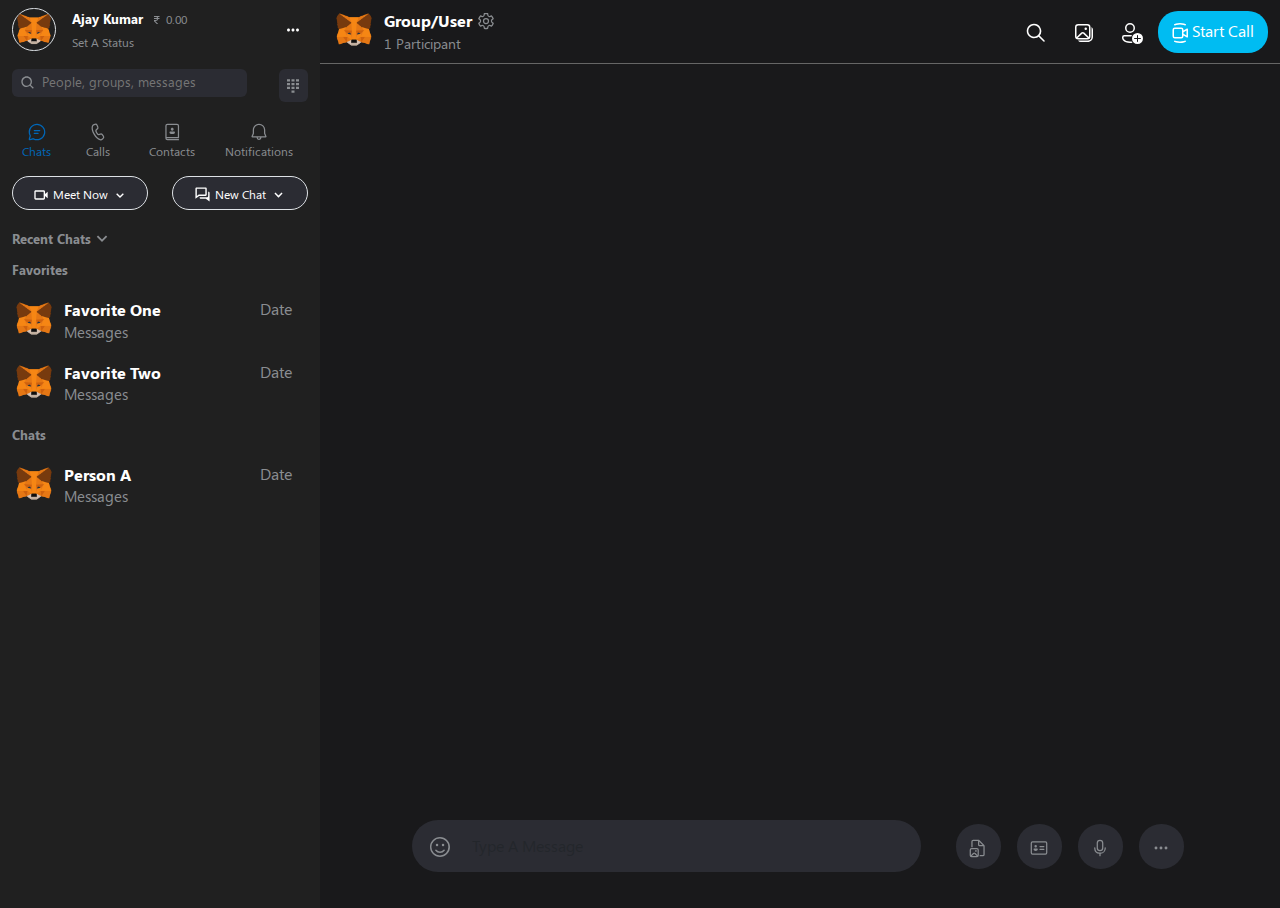
==== commit 675bec78: "initial" ====
--- a/index.html
+++ b/index.html
@@ -26,8 +26,12 @@
                                 </div>
                                 <!-- user-image -->
                                 <div class="user-name">
-                                    <h6 class="mb-0 text-capitalize">ajay kumar&nbsp;<sup><svg xmlns="http://www.w3.org/2000/svg" viewBox="0 0 24 24" width="12" height="12" style="fill: var(--gray-text)"><path d="M17 6V4H6v2h3.5c1.302 0 2.401.838 2.815 2H6v2h6.315A2.994 2.994 0 0 1 9.5 12H6v2.414L11.586 20h2.828l-6-6H9.5a5.007 5.007 0 0 0 4.898-4H17V8h-2.602a4.933 4.933 0 0 0-.924-2H17z"></path></svg>&nbsp;<span class="superscript">0.00</span></sup></h6>
-                                    <a href="" class="text-decoration-none text-capitalize">set a status</a>
+                                    <h6 class="mb-0 text-capitalize cursor-pointer">
+                                        <span data-bs-toggle="modal" data-bs-target="#profileModal">
+                                            ajay kumar
+                                        </span>
+                                        &nbsp;<sup data-bs-toggle="modal" data-bs-target="#skype2phoneModal"><svg xmlns="http://www.w3.org/2000/svg" viewBox="0 0 24 24" width="12" height="12" style="fill: var(--gray-text)"><path d="M17 6V4H6v2h3.5c1.302 0 2.401.838 2.815 2H6v2h6.315A2.994 2.994 0 0 1 9.5 12H6v2.414L11.586 20h2.828l-6-6H9.5a5.007 5.007 0 0 0 4.898-4H17V8h-2.602a4.933 4.933 0 0 0-.924-2H17z"></path></svg>&nbsp;<span class="superscript">0.00</span></sup></h6>
+                                    <a href="" class="text-decoration-none text-capitalize" data-bs-toggle="modal" data-bs-target="#descriptionModal">set a status</a>
                                 </div>
                                 <!-- user-name-->
                             </div>
@@ -145,7 +149,7 @@
                                                         <div class="inner-content-area d-flex gap-4 align-items-center">
                                                             <svg width="16" height="16" xmlns="http://www.w3.org/2000/svg" viewBox="0 0 24 24" fill="var(--gray-text)" gradientcolor1="var(--gray-text)" gradientcolor2="var(--gray-text)"><path d="M16.19 2.648l-.239 1.03h-1.14l-.108.008c-.39.057-.69.412-.69.842l.007.116c.053.414.387.734.791.734h.75l-.414 1.796-.848.001-.108.008c-.39.056-.691.412-.691.842l.007.115c.053.415.388.735.792.735l.457-.001-.131.574-.019.114c-.041.416.212.811.605.914l.107.02c.392.043.763-.226.86-.644l.223-.978h1.64l-.125.586-.018.115c-.035.416.224.807.618.903l.107.018c.392.038.76-.237.85-.656l.207-.966h1.003l.108-.007c.39-.056.69-.412.69-.842l-.007-.115c-.052-.415-.387-.735-.791-.735h-.636l.387-1.797h.767l.108-.008c.39-.056.691-.412.691-.842l-.007-.115c-.053-.415-.387-.734-.792-.734h-.4l.138-.64.017-.114c.035-.416-.223-.807-.618-.903l-.107-.019c-.392-.037-.76.238-.85.657l-.22 1.018h-1.565l.146-.626.018-.114c.042-.416-.212-.811-.605-.913-.428-.112-.86.167-.966.623zm1.015 2.73h1.589l-.387 1.796h-1.615l.413-1.796zM9.525 3.572l.902 2.005a2.75 2.75 0 01-.633 3.14L8.3 10.11a.25.25 0 00-.078.155c-.044.397.225 1.17.845 2.245.451.78.86 1.329 1.207 1.637.242.215.375.261.432.244l2.01-.614a2.75 2.75 0 013.035 1.02l1.28 1.775a2.75 2.75 0 01-.339 3.606l-.886.84a3.75 3.75 0 01-3.587.889c-2.754-.77-5.223-3.093-7.435-6.924-2.215-3.837-2.992-7.141-2.276-9.913a3.75 3.75 0 012.549-2.652l1.167-.352a2.75 2.75 0 013.301 1.506zm-2.869-.07l-1.167.352A2.25 2.25 0 003.96 5.445c-.602 2.332.087 5.26 2.123 8.788 2.033 3.522 4.222 5.582 6.54 6.229a2.25 2.25 0 002.151-.534l.887-.84a1.25 1.25 0 00.154-1.638l-1.28-1.775a1.25 1.25 0 00-1.38-.464l-2.015.616c-1.17.349-2.232-.593-3.372-2.567C7 11.929 6.642 10.9 6.731 10.098c.047-.415.24-.8.546-1.085l1.494-1.394a1.25 1.25 0 00.288-1.427l-.902-2.005a1.25 1.25 0 00-1.5-.685z"></path></svg>
                                                             <div class="user-area">
-                                                                <a href="" class="text-capitalize text-decoration-none text-light mb-2">skype number</a>
+                                                                <a href="" class="text-capitalize text-decoration-none text-light mb-2" data-bs-toggle="modal" data-bs-target="#skype2phoneModal">skype number</a>
                                                             </div>
                                                             <!-- user-area -->
                                                         </div>
@@ -416,51 +420,7 @@
                         
                         
                         
-                       <!-- skype to phone modal  -->
-                        <div class="modal fade signout-modal" id="skype2phoneModal" tabindex="-1" role="dialog" aria-labelledby="skype2phoneModalLabel" aria-hidden="true">
-                            <div class="modal-dialog" role="document">
-                                <div class="modal-content left-column-bg">
-                                    <div class="modal-header invite-modal-header">
-                                        <div class="header-modal w-100 d-flex align-items-center">
-                                            <div class="col-8 col-md-8 col-lg-8 text-end">
-                                                <h5 class="modal-title fw-bold text-capitalize" id="skype2phoneModalLabel">skype to phone</h5>
-                                            </div>
-                                            <!-- col-7 col-md-7 col-lg-7 text-end -->
-                                            <div class="col-4 col-md-4 col-lg-4 close-column text-end">
-                                                <button type="button" class="close" data-bs-dismiss="modal" aria-label="Close">
-                                                    <span aria-hidden="true">&times;</span>
-                                                </button>
-                                            </div>
-                                        </div>
-                                        <!-- header-modal w-100 text-center -->
-                                    </div>
-                                    <!-- modal-header sign-out-modal-header -->
-                                    <div class="modal-body">
-                                        <div class="text-center mb-3">
-                                            <h4 class="text-capitalize fw-bold">call mobiles and landlines on skype</h4>
-                                        </div>
-                                        <!-- text-center mb-3 -->
-                                        <div class="d-flex align-items-center gap-2 mb-3 subscriptions">
-                                            <svg width="48" height="48" xmlns="http://www.w3.org/2000/svg" viewBox="0 0 24 24" fill="#F0C01E" gradientcolor1="#FFAA44" gradientcolor2="#F7894A"><path fill-rule="evenodd" clip-rule="evenodd" d="M12 2c5.523 0 10 4.477 10 10s-4.477 10-10 10S2 17.523 2 12 6.477 2 12 2zm0 1.5a8.5 8.5 0 100 17 8.5 8.5 0 000-17zm3.694 5.474c0-1.295-2.068-2.267-3.823-2.267-1.904 0-3.932.81-3.932 2.97 0 1.04.37 2.145 2.412 2.659l2.535.634c.767.19.959.622.959 1.012 0 .649-.644 1.283-1.808 1.283-1.314 0-1.764-.585-2.145-1.08-.278-.362-.52-.675-1.035-.675-.548 0-.945.378-.945.918 0 1.052 1.275 2.457 4.125 2.457 2.711 0 4.055-1.31 4.055-3.065 0-1.133-.521-2.335-2.576-2.794l-1.877-.418c-.713-.163-1.535-.378-1.535-1.052 0-.676.576-1.148 1.617-1.148 1.23 0 1.672.497 2.038.907.258.29.477.537.908.537.547 0 1.027-.323 1.027-.878z"></path></svg>
-                                            <span class="text-capitalize">enjoy low per-minute rates when you call phones using skype credit and send sms messages from skype.</span>
-                                        </div>
-                                        <!-- d-flex align-items-center gap-2 mb-3 subscriptions -->
-                                        <div class="d-flex align-items-center gap-2 mb-3 subscriptions">
-                                            <svg width="48" height="48" xmlns="http://www.w3.org/2000/svg" viewBox="0 0 24 24" fill="#0078d4" gradientcolor1="#00BCF2" gradientcolor2="#0078d4"><path d="M10.945 2.047l.005.007C11.296 2.018 11.646 2 12 2c5.523 0 10 4.477 10 10s-4.477 10-10 10a9.983 9.983 0 01-7.895-3.862h-.003v-.003A9.957 9.957 0 012 12c0-5.162 3.911-9.41 8.932-9.944l.013-.009zM12 3.5l-.16.001c.123.245.255.533.374.85.347.923.666 2.282.1 3.487-.522 1.113-1.424 1.4-2.09 1.573l-.084.021c-.657.17-.91.235-1.093.514-.17.257-.144.582.061 1.25l.046.148c.082.258.18.57.23.863.064.364.082.827-.152 1.275a2.187 2.187 0 01-.9.945c-.341.185-.694.256-.958.302l-.093.017c-.515.09-.761.134-1 .39-.187.2-.307.553-.377 1.079-.029.214-.046.427-.064.646l-.01.117c-.02.242-.044.521-.099.76v.002a8.478 8.478 0 006.27 2.76c1.576 0 3.053-.43 4.319-1.178a4.47 4.47 0 01-.31-.35c-.34-.428-.786-1.164-.631-2.033.074-.418.298-.768.515-1.036a7.12 7.12 0 01.72-.74l.158-.146c.179-.163.33-.301.46-.437.172-.18.21-.262.212-.267.068-.224-.015-.384-.106-.454a.304.304 0 00-.19-.061c-.084 0-.22.024-.401.14a.912.912 0 01-.836.085 1.025 1.025 0 01-.486-.432c-.144-.237-.225-.546-.278-.772-.04-.174-.08-.372-.115-.553l-.04-.206a4.09 4.09 0 00-.135-.54s-.005-.013-.019-.038a1.556 1.556 0 00-.064-.104 6.325 6.325 0 00-.227-.317l-.11-.143c-.16-.212-.353-.463-.516-.712-.196-.298-.417-.688-.487-1.104a1.458 1.458 0 01.055-.734c.094-.264.265-.482.486-.649.484-.362 1.194-1.172 1.824-1.959.288-.359.544-.695.736-.95A8.46 8.46 0 0012 3.5zm5.727 2.22c-.197.263-.461.608-.757.978-.602.751-1.4 1.685-2.05 2.187.026.1.1.262.255.498.131.2.281.396.44.604l.129.17c.172.229.411.548.52.844.087.234.149.519.198.762l.049.246c.025.13.049.253.074.37.602-.172 1.202-.068 1.67.294.609.47.863 1.286.625 2.074-.11.362-.364.66-.563.869-.17.177-.372.362-.556.53l-.132.12c-.23.212-.423.4-.568.579-.148.184-.195.299-.205.356-.04.219.067.51.328.838a3.128 3.128 0 00.374.392A8.48 8.48 0 0020.5 12a8.478 8.478 0 00-2.773-6.28zM3.5 12c0 1.398.338 2.718.936 3.881.085-.557.262-1.248.748-1.768.6-.642 1.335-.763 1.798-.839l.13-.021c.248-.044.391-.083.502-.143.088-.049.188-.128.288-.321.015-.028.042-.108.004-.325-.032-.187-.093-.381-.172-.636-.02-.06-.04-.125-.06-.192-.185-.604-.48-1.603.12-2.515.522-.792 1.36-.994 1.893-1.123l.162-.04c.563-.145.883-.28 1.108-.758.295-.629.168-1.485-.146-2.32a7.615 7.615 0 00-.58-1.196A8.503 8.503 0 003.502 12z"></path></svg>
-                                            <span class="text-capitalize">if you call specific destinations a lot, get a monthly subscription and save even more money.</span>
-                                        </div>
-                                        <!-- d-flex align-items-center gap-2 mb-3 subscriptions -->
-                                        <div class="text-center subscription-button">
-                                            <button class="py-3 px-5 text-capitalize rounded-pill fw-bold text-light fs-3 border-0">continue</button>
-                                        </div>
-                                    </div>
-                                    <!-- modal-body -->
-                                </div>
-                                <!-- modal-content left-column-bg -->
-                            </div>
-                            <!-- modal-dialog  -->
-                        </div>
-                        <!-- skype to phone modal  -->
+                       
 
 
 
@@ -669,246 +629,941 @@
                                                 <div class="tab-content" id="nav-tabContent">
                                                     <!-- accounts & profile tab  -->
                                                     <div class="tab-pane fade show active" id="nav-account-profile" role="tabpanel" aria-labelledby="nav-account-profile-tab">
-                                                        <div class="profile-sec mt-4 mb-3">
-                                                            <span class="text-uppercase fw-bold">your skype profile</span>
-                                                        </div>
-                                                        <!-- profile-sec -->
-                                                        <div class="d-flex align-items-center mb-4 justify-content-between common-class-acc">
-                                                            <div class="d-flex gap-3 align-items-center">
-                                                                <svg width="24" height="24" xmlns="http://www.w3.org/2000/svg" viewBox="0 0 24 24" fill="var(--settings-icon)" gradientcolor1="var(--settings-icon)" gradientcolor2="var(--settings-icon)"><path d="M17.75 3A3.25 3.25 0 0121 6.25v11.5A3.25 3.25 0 0117.75 21H6.25A3.25 3.25 0 013 17.75V6.25A3.25 3.25 0 016.25 3h11.5zm.58 16.401l-5.805-5.686a.75.75 0 00-.966-.071l-.084.07-5.807 5.687c.182.064.378.099.582.099h11.5c.203 0 .399-.035.58-.099l-5.805-5.686L18.33 19.4zM17.75 4.5H6.25A1.75 1.75 0 004.5 6.25v11.5c0 .208.036.408.103.594l5.823-5.701a2.25 2.25 0 013.02-.116l.128.116 5.822 5.702c.067-.186.104-.386.104-.595V6.25a1.75 1.75 0 00-1.75-1.75zm-2.498 2a2.252 2.252 0 110 4.504 2.252 2.252 0 010-4.504zm0 1.5a.752.752 0 100 1.504.752.752 0 000-1.504z"></path></svg>
-                                                                <h6 class="mb-0 fw-bold text-capitalize">profile picture</h6>
-                                                            </div>
-                                                            <!-- d-flex gap-3 align-items-center -->
-                                                            <div class="text-end pe-3">
-                                                                <svg width="20" height="20" xmlns="http://www.w3.org/2000/svg" viewBox="0 0 24 24" fill="var(--gray-text)" gradientcolor1="var(--gray-text)" gradientcolor2="var(--gray-text)"><path d="M8.47 4.22a.75.75 0 000 1.06L15.19 12l-6.72 6.72a.75.75 0 101.06 1.06l7.25-7.25a.75.75 0 000-1.06L9.53 4.22a.75.75 0 00-1.06 0z"></path></svg>
-                                                            </div>
-                                                            <!-- text-end -->
-                                                        </div>
-                                                        <!-- d-flex align-items-center mb-4 justify-content-between common-class-acc -->
-                                                        <div class="d-flex align-items-center mb-4 justify-content-between common-class-acc">
-                                                            <div class="d-flex gap-3 align-items-center">
-                                                                <svg width="24" height="24" xmlns="http://www.w3.org/2000/svg" viewBox="0 0 24 24" fill="var(--settings-icon" gradientcolor1="var(--settings-icon)" gradientcolor2="var(--settings-icon)"><path d="M19.75 4A2.25 2.25 0 0122 6.25v11.505a2.25 2.25 0 01-2.25 2.25H4.25A2.25 2.25 0 012 17.755V6.25A2.25 2.25 0 014.25 4h15.5zm0 1.5H4.25a.75.75 0 00-.75.75v11.505c0 .414.336.75.75.75h15.5a.75.75 0 00.75-.75V6.25a.75.75 0 00-.75-.75zm-10 7a.75.75 0 01.75.75v.493l-.008.108c-.163 1.113-1.094 1.65-2.492 1.65s-2.33-.537-2.492-1.65l-.008-.11v-.491a.75.75 0 01.75-.75h3.5zm3.502.496h4.498a.75.75 0 01.102 1.493l-.102.007h-4.498a.75.75 0 01-.102-1.493l.102-.007h4.498-4.498zM8 8.502a1.5 1.5 0 110 3 1.5 1.5 0 010-3zm5.252.998h4.498a.75.75 0 01.102 1.493L17.75 11h-4.498a.75.75 0 01-.102-1.493l.102-.007h4.498-4.498z"></path></svg>
-                                                                <h6 class="mb-0 fw-bold text-capitalize">skype name</h6>
-                                                            </div>
-                                                            <!-- d-flex gap-3 align-items-center -->
-                                                            <div class="text-end pe-3">
-                                                                <span class="text-muted">live:ajay911</span>
-                                                            </div>
-                                                            <!-- text-end -->
-                                                        </div>
-                                                        <!-- d-flex align-items-center mb-4 justify-content-between common-class-acc -->
-                                                        <div class="d-flex align-items-center mb-4 justify-content-between common-class-acc">
-                                                            <div class="d-flex gap-3 align-items-center">
-                                                                <svg width="24" height="24" xmlns="http://www.w3.org/2000/svg" viewBox="0 0 24 24" fill="var(--settings-icon)" gradientcolor1="var(--settings-icon)" gradientcolor2="var(--settings-icon)"><path d="M19.75 4A2.25 2.25 0 0122 6.25v11.505a2.25 2.25 0 01-2.25 2.25H4.25A2.25 2.25 0 012 17.755V6.25A2.25 2.25 0 014.25 4h15.5zm0 1.5H4.25a.75.75 0 00-.75.75v11.505c0 .414.336.75.75.75h15.5a.75.75 0 00.75-.75V6.25a.75.75 0 00-.75-.75zm-10 7a.75.75 0 01.75.75v.493l-.008.108c-.163 1.113-1.094 1.65-2.492 1.65s-2.33-.537-2.492-1.65l-.008-.11v-.491a.75.75 0 01.75-.75h3.5zm3.502.496h4.498a.75.75 0 01.102 1.493l-.102.007h-4.498a.75.75 0 01-.102-1.493l.102-.007h4.498-4.498zM8 8.502a1.5 1.5 0 110 3 1.5 1.5 0 010-3zm5.252.998h4.498a.75.75 0 01.102 1.493L17.75 11h-4.498a.75.75 0 01-.102-1.493l.102-.007h4.498-4.498z"></path></svg>
-                                                                <h6 class="mb-0 fw-bold text-capitalize">birthday</h6>
-                                                            </div>
-                                                            <!-- d-flex gap-3 align-items-center -->
-                                                            <div class="text-end pe-3">
-                                                                <a class="text-muted text-decoration-none text-capitalize">add birthday</a>
-                                                            </div>
-                                                            <!-- text-end -->
-                                                        </div>
-                                                        <!-- d-flex align-items-center mb-4 justify-content-between common-class-acc -->
-                                                        <div class="profile-sec mt-4 mb-3">
-                                                            <span class="text-uppercase fw-bold">manage</span>
-                                                        </div>
-                                                        <!-- profile-sec -->
-                                                        <div class="d-flex align-items-center mb-4 justify-content-between common-class-acc">
-                                                            <div class="d-flex gap-3 align-items-center">
-                                                                <svg width="24" height="24" xmlns="http://www.w3.org/2000/svg" viewBox="0 0 24 24" fill="var(--settings-icon)" gradientcolor1="var(--settings-icon)" gradientcolor2="var(--settings-icon)"><path fill-rule="evenodd" clip-rule="evenodd" d="M12 2c5.523 0 10 4.477 10 10s-4.477 10-10 10S2 17.523 2 12 6.477 2 12 2zm0 1.5a8.5 8.5 0 100 17 8.5 8.5 0 000-17zm3.694 5.474c0-1.295-2.068-2.267-3.823-2.267-1.904 0-3.932.81-3.932 2.97 0 1.04.37 2.145 2.412 2.659l2.535.634c.767.19.959.622.959 1.012 0 .649-.644 1.283-1.808 1.283-1.314 0-1.764-.585-2.145-1.08-.278-.362-.52-.675-1.035-.675-.548 0-.945.378-.945.918 0 1.052 1.275 2.457 4.125 2.457 2.711 0 4.055-1.31 4.055-3.065 0-1.133-.521-2.335-2.576-2.794l-1.877-.418c-.713-.163-1.535-.378-1.535-1.052 0-.676.576-1.148 1.617-1.148 1.23 0 1.672.497 2.038.907.258.29.477.537.908.537.547 0 1.027-.323 1.027-.878z"></path></svg>
-                                                                <h6 class="mb-0 fw-bold text-capitalize">skype to phone</h6>
-                                                            </div>
-                                                            <!-- d-flex gap-3 align-items-center -->
-                                                            <div class="text-end pe-3 accounts-right">
-                                                                <button class="rounded-pill text-capitalize">add funds</button>
-                                                            </div>
-                                                            <!-- text-end -->
-                                                        </div>
-                                                        <!-- d-flex align-items-center mb-4 justify-content-between common-class-acc -->
-                                                        <div class="d-flex align-items-center mb-4 justify-content-between common-class-acc">
-                                                            <div class="d-flex gap-3 align-items-center">
-                                                                <svg width="24" height="24" xmlns="http://www.w3.org/2000/svg" viewBox="0 0 24 24" fill="var(--settings-icon)" gradientcolor1="var(--settings-icon)" gradientcolor2="var(--settings-icon)"><path d="M16.19 2.648l-.239 1.03h-1.14l-.108.008c-.39.057-.69.412-.69.842l.007.116c.053.414.387.734.791.734h.75l-.414 1.796-.848.001-.108.008c-.39.056-.691.412-.691.842l.007.115c.053.415.388.735.792.735l.457-.001-.131.574-.019.114c-.041.416.212.811.605.914l.107.02c.392.043.763-.226.86-.644l.223-.978h1.64l-.125.586-.018.115c-.035.416.224.807.618.903l.107.018c.392.038.76-.237.85-.656l.207-.966h1.003l.108-.007c.39-.056.69-.412.69-.842l-.007-.115c-.052-.415-.387-.735-.791-.735h-.636l.387-1.797h.767l.108-.008c.39-.056.691-.412.691-.842l-.007-.115c-.053-.415-.387-.734-.792-.734h-.4l.138-.64.017-.114c.035-.416-.223-.807-.618-.903l-.107-.019c-.392-.037-.76.238-.85.657l-.22 1.018h-1.565l.146-.626.018-.114c.042-.416-.212-.811-.605-.913-.428-.112-.86.167-.966.623zm1.015 2.73h1.589l-.387 1.796h-1.615l.413-1.796zM9.525 3.572l.902 2.005a2.75 2.75 0 01-.633 3.14L8.3 10.11a.25.25 0 00-.078.155c-.044.397.225 1.17.845 2.245.451.78.86 1.329 1.207 1.637.242.215.375.261.432.244l2.01-.614a2.75 2.75 0 013.035 1.02l1.28 1.775a2.75 2.75 0 01-.339 3.606l-.886.84a3.75 3.75 0 01-3.587.889c-2.754-.77-5.223-3.093-7.435-6.924-2.215-3.837-2.992-7.141-2.276-9.913a3.75 3.75 0 012.549-2.652l1.167-.352a2.75 2.75 0 013.301 1.506zm-2.869-.07l-1.167.352A2.25 2.25 0 003.96 5.445c-.602 2.332.087 5.26 2.123 8.788 2.033 3.522 4.222 5.582 6.54 6.229a2.25 2.25 0 002.151-.534l.887-.84a1.25 1.25 0 00.154-1.638l-1.28-1.775a1.25 1.25 0 00-1.38-.464l-2.015.616c-1.17.349-2.232-.593-3.372-2.567C7 11.929 6.642 10.9 6.731 10.098c.047-.415.24-.8.546-1.085l1.494-1.394a1.25 1.25 0 00.288-1.427l-.902-2.005a1.25 1.25 0 00-1.5-.685z"></path></svg>
-                                                                <h6 class="mb-0 fw-bold text-capitalize">skype number</h6>
-                                                            </div>
-                                                            <!-- d-flex gap-3 align-items-center -->
-                                                            <div class="text-end pe-3 accounts-right">
-                                                                <button class="rounded-pill text-capitalize">get</button>
-                                                            </div>
-                                                            <!-- text-end -->
-                                                        </div>
-                                                        <!-- d-flex align-items-center mb-4 justify-content-between common-class-acc -->
-                                                        <div class="d-flex align-items-center mb-4 justify-content-between common-class-acc">
-                                                            <div class="d-flex gap-3 align-items-center">
-                                                                <svg width="24" height="24" xmlns="http://www.w3.org/2000/svg" viewBox="0 0 24 24" fill="var(--settings-icon)" gradientcolor1="var(--settings-icon)" gradientcolor2="var(--settings-icon)"><path d="M21.03 2.97a3.578 3.578 0 010 5.06L9.062 20a2.25 2.25 0 01-.999.58l-5.116 1.395a.75.75 0 01-.92-.921l1.395-5.116a2.25 2.25 0 01.58-.999L15.97 2.97a3.578 3.578 0 015.06 0zM15 6.06L5.062 16a.75.75 0 00-.193.333l-1.05 3.85 3.85-1.05A.75.75 0 008 18.937L17.94 9 15 6.06zm2.03-2.03l-.97.97L19 7.94l.97-.97a2.079 2.079 0 00-2.94-2.94z"></path></svg>
-                                                                <h6 class="mb-0 fw-bold text-capitalize">your profile</h6>
-                                                            </div>
-                                                            <!-- d-flex gap-3 align-items-center -->
-                                                        </div>
-                                                        <!-- d-flex align-items-center mb-4 justify-content-between common-class-acc -->
-                                                        <div class="d-flex align-items-center mb-4 justify-content-between common-class-acc">
-                                                            <div class="d-flex gap-3 align-items-center">
-                                                                <svg width="24" height="24" xmlns="http://www.w3.org/2000/svg" viewBox="0 0 24 24" fill="var(--settings-icon)" gradientcolor1="var(--settings-icon)" gradientcolor2="var(--settings-icon)"><path d="M19.25 4A2.75 2.75 0 0122 6.75v10.5A2.75 2.75 0 0119.25 20H4.75A2.75 2.75 0 012 17.25V6.75A2.75 2.75 0 014.75 4h14.5zm1.25 2.75c0-.69-.56-1.25-1.25-1.25h-3.254v13h3.254c.69 0 1.25-.56 1.25-1.25V6.75zM14.496 18.5v-13H4.75c-.69 0-1.25.56-1.25 1.25v10.5c0 .69.56 1.25 1.25 1.25h9.746z"></path></svg>
-                                                                <h6 class="mb-0 fw-bold text-capitalize">your account</h6>
-                                                            </div>
-                                                            <!-- d-flex gap-3 align-items-center -->
-                                                        </div>
-                                                        <!-- d-flex align-items-center mb-4 justify-content-between common-class-acc -->
-                                                        <div class="d-flex align-items-center mb-4 justify-content-between common-class-acc">
-                                                            <div class="d-flex gap-3 align-items-center">
-                                                                <svg width="24" height="24" xmlns="http://www.w3.org/2000/svg" viewBox="0 0 24 24" fill="var(--settings-icon)" gradientcolor1="var(--settings-icon)" gradientcolor2="var(--settings-icon)"><path d="M4.397 4.554l.073-.084a.75.75 0 01.976-.073l.084.073L12 10.939l6.47-6.47a.75.75 0 111.06 1.061L13.061 12l6.47 6.47a.75.75 0 01.072.976l-.073.084a.75.75 0 01-.976.073l-.084-.073L12 13.061l-6.47 6.47a.75.75 0 01-1.06-1.061L10.939 12l-6.47-6.47a.75.75 0 01-.072-.976l.073-.084-.073.084z"></path></svg>
-                                                                <h6 class="mb-0 fw-bold text-capitalize">close your account</h6>
-                                                            </div>
-                                                            <!-- d-flex gap-3 align-items-center -->
-                                                            <div class="text-end pe-3 accounts-right">
-                                                                <svg width="20" height="20" xmlns="http://www.w3.org/2000/svg" viewBox="0 0 24 24" fill="var(--gray-text)" gradientcolor1="var(--gray-text)" gradientcolor2="var(--gray-text)"><path d="M8.47 4.22a.75.75 0 000 1.06L15.19 12l-6.72 6.72a.75.75 0 101.06 1.06l7.25-7.25a.75.75 0 000-1.06L9.53 4.22a.75.75 0 00-1.06 0z"></path></svg>
-                                                            </div>
-                                                            <!-- text-end -->
-                                                        </div>
-                                                        <!-- d-flex align-items-center mb-4 justify-content-between common-class-acc -->
+                                                        <div class="calc-settings-height">
+                                                            <div class="profile-sec mt-4 mb-3">
+                                                                <span class="text-uppercase fw-bold">your skype profile</span>
+                                                            </div>
+                                                            <!-- profile-sec -->
+                                                            <div class="d-flex align-items-center mb-4 justify-content-between common-class-acc">
+                                                                <div class="d-flex gap-3 align-items-center">
+                                                                    <svg width="24" height="24" xmlns="http://www.w3.org/2000/svg" viewBox="0 0 24 24" fill="var(--settings-icon)" gradientcolor1="var(--settings-icon)" gradientcolor2="var(--settings-icon)"><path d="M17.75 3A3.25 3.25 0 0121 6.25v11.5A3.25 3.25 0 0117.75 21H6.25A3.25 3.25 0 013 17.75V6.25A3.25 3.25 0 016.25 3h11.5zm.58 16.401l-5.805-5.686a.75.75 0 00-.966-.071l-.084.07-5.807 5.687c.182.064.378.099.582.099h11.5c.203 0 .399-.035.58-.099l-5.805-5.686L18.33 19.4zM17.75 4.5H6.25A1.75 1.75 0 004.5 6.25v11.5c0 .208.036.408.103.594l5.823-5.701a2.25 2.25 0 013.02-.116l.128.116 5.822 5.702c.067-.186.104-.386.104-.595V6.25a1.75 1.75 0 00-1.75-1.75zm-2.498 2a2.252 2.252 0 110 4.504 2.252 2.252 0 010-4.504zm0 1.5a.752.752 0 100 1.504.752.752 0 000-1.504z"></path></svg>
+                                                                    <h6 class="mb-0 fw-bold text-capitalize">profile picture</h6>
+                                                                </div>
+                                                                <!-- d-flex gap-3 align-items-center -->
+                                                                <div class="text-end pe-3">
+                                                                    <svg width="20" height="20" xmlns="http://www.w3.org/2000/svg" viewBox="0 0 24 24" fill="var(--gray-text)" gradientcolor1="var(--gray-text)" gradientcolor2="var(--gray-text)"><path d="M8.47 4.22a.75.75 0 000 1.06L15.19 12l-6.72 6.72a.75.75 0 101.06 1.06l7.25-7.25a.75.75 0 000-1.06L9.53 4.22a.75.75 0 00-1.06 0z"></path></svg>
+                                                                </div>
+                                                                <!-- text-end -->
+                                                            </div>
+                                                            <!-- d-flex align-items-center mb-4 justify-content-between common-class-acc -->
+                                                            <div class="d-flex align-items-center mb-4 justify-content-between common-class-acc">
+                                                                <div class="d-flex gap-3 align-items-center">
+                                                                    <svg width="24" height="24" xmlns="http://www.w3.org/2000/svg" viewBox="0 0 24 24" fill="var(--settings-icon" gradientcolor1="var(--settings-icon)" gradientcolor2="var(--settings-icon)"><path d="M19.75 4A2.25 2.25 0 0122 6.25v11.505a2.25 2.25 0 01-2.25 2.25H4.25A2.25 2.25 0 012 17.755V6.25A2.25 2.25 0 014.25 4h15.5zm0 1.5H4.25a.75.75 0 00-.75.75v11.505c0 .414.336.75.75.75h15.5a.75.75 0 00.75-.75V6.25a.75.75 0 00-.75-.75zm-10 7a.75.75 0 01.75.75v.493l-.008.108c-.163 1.113-1.094 1.65-2.492 1.65s-2.33-.537-2.492-1.65l-.008-.11v-.491a.75.75 0 01.75-.75h3.5zm3.502.496h4.498a.75.75 0 01.102 1.493l-.102.007h-4.498a.75.75 0 01-.102-1.493l.102-.007h4.498-4.498zM8 8.502a1.5 1.5 0 110 3 1.5 1.5 0 010-3zm5.252.998h4.498a.75.75 0 01.102 1.493L17.75 11h-4.498a.75.75 0 01-.102-1.493l.102-.007h4.498-4.498z"></path></svg>
+                                                                    <h6 class="mb-0 fw-bold text-capitalize">skype name</h6>
+                                                                </div>
+                                                                <!-- d-flex gap-3 align-items-center -->
+                                                                <div class="text-end pe-3">
+                                                                    <span class="text-muted">live:ajay911</span>
+                                                                </div>
+                                                                <!-- text-end -->
+                                                            </div>
+                                                            <!-- d-flex align-items-center mb-4 justify-content-between common-class-acc -->
+                                                            <div class="d-flex align-items-center mb-4 justify-content-between common-class-acc">
+                                                                <div class="d-flex gap-3 align-items-center">
+                                                                    <svg width="24" height="24" xmlns="http://www.w3.org/2000/svg" viewBox="0 0 24 24" fill="var(--settings-icon)" gradientcolor1="var(--settings-icon)" gradientcolor2="var(--settings-icon)"><path d="M19.75 4A2.25 2.25 0 0122 6.25v11.505a2.25 2.25 0 01-2.25 2.25H4.25A2.25 2.25 0 012 17.755V6.25A2.25 2.25 0 014.25 4h15.5zm0 1.5H4.25a.75.75 0 00-.75.75v11.505c0 .414.336.75.75.75h15.5a.75.75 0 00.75-.75V6.25a.75.75 0 00-.75-.75zm-10 7a.75.75 0 01.75.75v.493l-.008.108c-.163 1.113-1.094 1.65-2.492 1.65s-2.33-.537-2.492-1.65l-.008-.11v-.491a.75.75 0 01.75-.75h3.5zm3.502.496h4.498a.75.75 0 01.102 1.493l-.102.007h-4.498a.75.75 0 01-.102-1.493l.102-.007h4.498-4.498zM8 8.502a1.5 1.5 0 110 3 1.5 1.5 0 010-3zm5.252.998h4.498a.75.75 0 01.102 1.493L17.75 11h-4.498a.75.75 0 01-.102-1.493l.102-.007h4.498-4.498z"></path></svg>
+                                                                    <h6 class="mb-0 fw-bold text-capitalize">birthday</h6>
+                                                                </div>
+                                                                <!-- d-flex gap-3 align-items-center -->
+                                                                <div class="text-end pe-3">
+                                                                    <a class="text-muted text-decoration-none text-capitalize">add birthday</a>
+                                                                </div>
+                                                                <!-- text-end -->
+                                                            </div>
+                                                            <!-- d-flex align-items-center mb-4 justify-content-between common-class-acc -->
+                                                            <div class="profile-sec mt-4 mb-3">
+                                                                <span class="text-uppercase fw-bold">manage</span>
+                                                            </div>
+                                                            <!-- profile-sec -->
+                                                            <div class="d-flex align-items-center mb-4 justify-content-between common-class-acc">
+                                                                <div class="d-flex gap-3 align-items-center">
+                                                                    <svg width="24" height="24" xmlns="http://www.w3.org/2000/svg" viewBox="0 0 24 24" fill="var(--settings-icon)" gradientcolor1="var(--settings-icon)" gradientcolor2="var(--settings-icon)"><path fill-rule="evenodd" clip-rule="evenodd" d="M12 2c5.523 0 10 4.477 10 10s-4.477 10-10 10S2 17.523 2 12 6.477 2 12 2zm0 1.5a8.5 8.5 0 100 17 8.5 8.5 0 000-17zm3.694 5.474c0-1.295-2.068-2.267-3.823-2.267-1.904 0-3.932.81-3.932 2.97 0 1.04.37 2.145 2.412 2.659l2.535.634c.767.19.959.622.959 1.012 0 .649-.644 1.283-1.808 1.283-1.314 0-1.764-.585-2.145-1.08-.278-.362-.52-.675-1.035-.675-.548 0-.945.378-.945.918 0 1.052 1.275 2.457 4.125 2.457 2.711 0 4.055-1.31 4.055-3.065 0-1.133-.521-2.335-2.576-2.794l-1.877-.418c-.713-.163-1.535-.378-1.535-1.052 0-.676.576-1.148 1.617-1.148 1.23 0 1.672.497 2.038.907.258.29.477.537.908.537.547 0 1.027-.323 1.027-.878z"></path></svg>
+                                                                    <h6 class="mb-0 fw-bold text-capitalize">skype to phone</h6>
+                                                                </div>
+                                                                <!-- d-flex gap-3 align-items-center -->
+                                                                <div class="text-end pe-3 accounts-right">
+                                                                    <button class="rounded-pill text-capitalize">add funds</button>
+                                                                </div>
+                                                                <!-- text-end -->
+                                                            </div>
+                                                            <!-- d-flex align-items-center mb-4 justify-content-between common-class-acc -->
+                                                            <div class="d-flex align-items-center mb-4 justify-content-between common-class-acc">
+                                                                <div class="d-flex gap-3 align-items-center">
+                                                                    <svg width="24" height="24" xmlns="http://www.w3.org/2000/svg" viewBox="0 0 24 24" fill="var(--settings-icon)" gradientcolor1="var(--settings-icon)" gradientcolor2="var(--settings-icon)"><path d="M16.19 2.648l-.239 1.03h-1.14l-.108.008c-.39.057-.69.412-.69.842l.007.116c.053.414.387.734.791.734h.75l-.414 1.796-.848.001-.108.008c-.39.056-.691.412-.691.842l.007.115c.053.415.388.735.792.735l.457-.001-.131.574-.019.114c-.041.416.212.811.605.914l.107.02c.392.043.763-.226.86-.644l.223-.978h1.64l-.125.586-.018.115c-.035.416.224.807.618.903l.107.018c.392.038.76-.237.85-.656l.207-.966h1.003l.108-.007c.39-.056.69-.412.69-.842l-.007-.115c-.052-.415-.387-.735-.791-.735h-.636l.387-1.797h.767l.108-.008c.39-.056.691-.412.691-.842l-.007-.115c-.053-.415-.387-.734-.792-.734h-.4l.138-.64.017-.114c.035-.416-.223-.807-.618-.903l-.107-.019c-.392-.037-.76.238-.85.657l-.22 1.018h-1.565l.146-.626.018-.114c.042-.416-.212-.811-.605-.913-.428-.112-.86.167-.966.623zm1.015 2.73h1.589l-.387 1.796h-1.615l.413-1.796zM9.525 3.572l.902 2.005a2.75 2.75 0 01-.633 3.14L8.3 10.11a.25.25 0 00-.078.155c-.044.397.225 1.17.845 2.245.451.78.86 1.329 1.207 1.637.242.215.375.261.432.244l2.01-.614a2.75 2.75 0 013.035 1.02l1.28 1.775a2.75 2.75 0 01-.339 3.606l-.886.84a3.75 3.75 0 01-3.587.889c-2.754-.77-5.223-3.093-7.435-6.924-2.215-3.837-2.992-7.141-2.276-9.913a3.75 3.75 0 012.549-2.652l1.167-.352a2.75 2.75 0 013.301 1.506zm-2.869-.07l-1.167.352A2.25 2.25 0 003.96 5.445c-.602 2.332.087 5.26 2.123 8.788 2.033 3.522 4.222 5.582 6.54 6.229a2.25 2.25 0 002.151-.534l.887-.84a1.25 1.25 0 00.154-1.638l-1.28-1.775a1.25 1.25 0 00-1.38-.464l-2.015.616c-1.17.349-2.232-.593-3.372-2.567C7 11.929 6.642 10.9 6.731 10.098c.047-.415.24-.8.546-1.085l1.494-1.394a1.25 1.25 0 00.288-1.427l-.902-2.005a1.25 1.25 0 00-1.5-.685z"></path></svg>
+                                                                    <h6 class="mb-0 fw-bold text-capitalize">skype number</h6>
+                                                                </div>
+                                                                <!-- d-flex gap-3 align-items-center -->
+                                                                <div class="text-end pe-3 accounts-right">
+                                                                    <button class="rounded-pill text-capitalize">get</button>
+                                                                </div>
+                                                                <!-- text-end -->
+                                                            </div>
+                                                            <!-- d-flex align-items-center mb-4 justify-content-between common-class-acc -->
+                                                            <div class="d-flex align-items-center mb-4 justify-content-between common-class-acc">
+                                                                <div class="d-flex gap-3 align-items-center">
+                                                                    <svg width="24" height="24" xmlns="http://www.w3.org/2000/svg" viewBox="0 0 24 24" fill="var(--settings-icon)" gradientcolor1="var(--settings-icon)" gradientcolor2="var(--settings-icon)"><path d="M21.03 2.97a3.578 3.578 0 010 5.06L9.062 20a2.25 2.25 0 01-.999.58l-5.116 1.395a.75.75 0 01-.92-.921l1.395-5.116a2.25 2.25 0 01.58-.999L15.97 2.97a3.578 3.578 0 015.06 0zM15 6.06L5.062 16a.75.75 0 00-.193.333l-1.05 3.85 3.85-1.05A.75.75 0 008 18.937L17.94 9 15 6.06zm2.03-2.03l-.97.97L19 7.94l.97-.97a2.079 2.079 0 00-2.94-2.94z"></path></svg>
+                                                                    <h6 class="mb-0 fw-bold text-capitalize">your profile</h6>
+                                                                </div>
+                                                                <!-- d-flex gap-3 align-items-center -->
+                                                            </div>
+                                                            <!-- d-flex align-items-center mb-4 justify-content-between common-class-acc -->
+                                                            <div class="d-flex align-items-center mb-4 justify-content-between common-class-acc">
+                                                                <div class="d-flex gap-3 align-items-center">
+                                                                    <svg width="24" height="24" xmlns="http://www.w3.org/2000/svg" viewBox="0 0 24 24" fill="var(--settings-icon)" gradientcolor1="var(--settings-icon)" gradientcolor2="var(--settings-icon)"><path d="M19.25 4A2.75 2.75 0 0122 6.75v10.5A2.75 2.75 0 0119.25 20H4.75A2.75 2.75 0 012 17.25V6.75A2.75 2.75 0 014.75 4h14.5zm1.25 2.75c0-.69-.56-1.25-1.25-1.25h-3.254v13h3.254c.69 0 1.25-.56 1.25-1.25V6.75zM14.496 18.5v-13H4.75c-.69 0-1.25.56-1.25 1.25v10.5c0 .69.56 1.25 1.25 1.25h9.746z"></path></svg>
+                                                                    <h6 class="mb-0 fw-bold text-capitalize">your account</h6>
+                                                                </div>
+                                                                <!-- d-flex gap-3 align-items-center -->
+                                                            </div>
+                                                            <!-- d-flex align-items-center mb-4 justify-content-between common-class-acc -->
+                                                            <div class="d-flex align-items-center mb-4 justify-content-between common-class-acc">
+                                                                <div class="d-flex gap-3 align-items-center">
+                                                                    <svg width="24" height="24" xmlns="http://www.w3.org/2000/svg" viewBox="0 0 24 24" fill="var(--settings-icon)" gradientcolor1="var(--settings-icon)" gradientcolor2="var(--settings-icon)"><path d="M4.397 4.554l.073-.084a.75.75 0 01.976-.073l.084.073L12 10.939l6.47-6.47a.75.75 0 111.06 1.061L13.061 12l6.47 6.47a.75.75 0 01.072.976l-.073.084a.75.75 0 01-.976.073l-.084-.073L12 13.061l-6.47 6.47a.75.75 0 01-1.06-1.061L10.939 12l-6.47-6.47a.75.75 0 01-.072-.976l.073-.084-.073.084z"></path></svg>
+                                                                    <h6 class="mb-0 fw-bold text-capitalize">close your account</h6>
+                                                                </div>
+                                                                <!-- d-flex gap-3 align-items-center -->
+                                                                <div class="text-end pe-3 accounts-right">
+                                                                    <svg width="20" height="20" xmlns="http://www.w3.org/2000/svg" viewBox="0 0 24 24" fill="var(--gray-text)" gradientcolor1="var(--gray-text)" gradientcolor2="var(--gray-text)"><path d="M8.47 4.22a.75.75 0 000 1.06L15.19 12l-6.72 6.72a.75.75 0 101.06 1.06l7.25-7.25a.75.75 0 000-1.06L9.53 4.22a.75.75 0 00-1.06 0z"></path></svg>
+                                                                </div>
+                                                                <!-- text-end -->
+                                                            </div>
+                                                            <!-- d-flex align-items-center mb-4 justify-content-between common-class-acc -->
+                                                        </div>
+                                                        <!-- calc-settings- -->
                                                     </div>
                                                     <!-- accounts & profile tab  -->
 
                                                     <!-- general  -->
                                                     <div class="tab-pane fade" id="nav-general" role="tabpanel" aria-labelledby="nav-general-tab">
-                                                        <div class="profile-sec mt-4 mb-3">
-                                                            <span class="text-uppercase fw-bold">general</span>
-                                                        </div>
-                                                        <!-- profile-sec -->
-                                                        <div class="d-flex align-items-center mb-4 justify-content-between common-class-acc">
-                                                            <div class="d-flex gap-3 align-items-center">
-                                                                <svg width="24" height="24" xmlns="http://www.w3.org/2000/svg" viewBox="0 0 24 24" fill="var(--white)" gradientcolor1="var(--white)" gradientcolor2="var(--white)"><path d="M17.25 1a.75.75 0 01.75.75V3h4.5a.75.75 0 01.75.75v1.5a.75.75 0 01-1.5 0V4.5h-9.5v.75a.75.75 0 01-1.5 0v-1.5A.75.75 0 0111.5 3h5V1.75a.75.75 0 01.75-.75zm-3.5 5a.75.75 0 000 1.5h4.428L16.77 8.674a.75.75 0 00-.27.576v.25h-4.75a.75.75 0 000 1.5h4.75v2.734a.75.75 0 01-.966.718l-.569-.17a.75.75 0 00-.43 1.436l.569.171A2.25 2.25 0 0018 13.734V11h4.25a.75.75 0 000-1.5h-4.128l2.608-2.174A.75.75 0 0020.25 6h-6.5zm-5.361.477l-.049-.104a.73.73 0 00-1.315.087l-5.964 14.5-.032.096a.754.754 0 00.426.886.73.73 0 00.963-.402l1.547-3.76.094.006h7.087l1.433 3.737.042.092a.73.73 0 00.91.334.755.755 0 00.418-.972l-5.56-14.5zm-3.74 9.809L7.81 8.747l2.947 7.539h-6.11z"></path></svg>
-                                                                <h6 class="mb-0 fw-bold text-capitalize">language</h6>
-                                                            </div>
-                                                            <!-- d-flex gap-3 align-items-center -->
-                                                            <div class="text-end pe-3">
-                                                                <svg width="20" height="20" xmlns="http://www.w3.org/2000/svg" viewBox="0 0 24 24" fill="var(--gray-text)" gradientcolor1="var(--gray-text)" gradientcolor2="var(--gray-text)"><path d="M8.47 4.22a.75.75 0 000 1.06L15.19 12l-6.72 6.72a.75.75 0 101.06 1.06l7.25-7.25a.75.75 0 000-1.06L9.53 4.22a.75.75 0 00-1.06 0z"></path></svg>
-                                                            </div>
-                                                            <!-- text-end -->
-                                                        </div>
-                                                        <!-- d-flex align-items-center mb-4 justify-content-between common-class-acc -->
-                                                        <div class="profile-sec mt-4 mb-3">
-                                                            <span class="text-uppercase fw-bold">accessiblity</span>
-                                                        </div>
-                                                        <!-- profile-sec -->
-                                                        <div class="d-flex align-items-center mb-4 justify-content-between common-class-acc">
-                                                            <div class="d-flex gap-3 align-items-center">
-                                                                <h6 class="mb-0 fw-bold text-capitalize">keyboard shortcuts</h6>
-                                                            </div>
-                                                            <!-- d-flex gap-3 align-items-center -->
-                                                            <div class="text-end pe-3">
-                                                                <svg width="20" height="20" xmlns="http://www.w3.org/2000/svg" viewBox="0 0 24 24" fill="var(--gray-text)" gradientcolor1="var(--gray-text)" gradientcolor2="var(--gray-text)"><path d="M8.47 4.22a.75.75 0 000 1.06L15.19 12l-6.72 6.72a.75.75 0 101.06 1.06l7.25-7.25a.75.75 0 000-1.06L9.53 4.22a.75.75 0 00-1.06 0z"></path></svg>
-                                                            </div>
-                                                            <!-- text-end -->
-                                                        </div>
-                                                        <!-- d-flex align-items-center mb-4 justify-content-between common-class-acc -->
-                                                        <div class="profile-sec mt-4 mb-3">
-                                                            <span class="text-uppercase fw-bold">translation</span>
-                                                        </div>
-                                                        <!-- profile-sec -->
-                                                        <div class="d-flex align-items-center mb-4 justify-content-between common-class-acc">
-                                                            <div class="d-flex gap-3 align-items-center">
-                                                                <h6 class="mb-0 fw-bold text-capitalize">translation settings</h6>
-                                                            </div>
-                                                            <!-- d-flex gap-3 align-items-center -->
-                                                            <div class="text-end pe-3">
-                                                                <svg width="20" height="20" xmlns="http://www.w3.org/2000/svg" viewBox="0 0 24 24" fill="var(--gray-text)" gradientcolor1="var(--gray-text)" gradientcolor2="var(--gray-text)"><path d="M8.47 4.22a.75.75 0 000 1.06L15.19 12l-6.72 6.72a.75.75 0 101.06 1.06l7.25-7.25a.75.75 0 000-1.06L9.53 4.22a.75.75 0 00-1.06 0z"></path></svg>
-                                                            </div>
-                                                            <!-- text-end -->
-                                                        </div>
-                                                        <!-- d-flex align-items-center mb-4 justify-content-between common-class-acc -->
+                                                        <div class="calc-settings-height">
+                                                            <div class="profile-sec mt-4 mb-3">
+                                                                <span class="text-uppercase fw-bold">general</span>
+                                                            </div>
+                                                            <!-- profile-sec -->
+                                                            <div class="d-flex align-items-center mb-4 justify-content-between common-class-acc">
+                                                                <div class="d-flex gap-3 align-items-center">
+                                                                    <svg width="24" height="24" xmlns="http://www.w3.org/2000/svg" viewBox="0 0 24 24" fill="var(--white)" gradientcolor1="var(--white)" gradientcolor2="var(--white)"><path d="M17.25 1a.75.75 0 01.75.75V3h4.5a.75.75 0 01.75.75v1.5a.75.75 0 01-1.5 0V4.5h-9.5v.75a.75.75 0 01-1.5 0v-1.5A.75.75 0 0111.5 3h5V1.75a.75.75 0 01.75-.75zm-3.5 5a.75.75 0 000 1.5h4.428L16.77 8.674a.75.75 0 00-.27.576v.25h-4.75a.75.75 0 000 1.5h4.75v2.734a.75.75 0 01-.966.718l-.569-.17a.75.75 0 00-.43 1.436l.569.171A2.25 2.25 0 0018 13.734V11h4.25a.75.75 0 000-1.5h-4.128l2.608-2.174A.75.75 0 0020.25 6h-6.5zm-5.361.477l-.049-.104a.73.73 0 00-1.315.087l-5.964 14.5-.032.096a.754.754 0 00.426.886.73.73 0 00.963-.402l1.547-3.76.094.006h7.087l1.433 3.737.042.092a.73.73 0 00.91.334.755.755 0 00.418-.972l-5.56-14.5zm-3.74 9.809L7.81 8.747l2.947 7.539h-6.11z"></path></svg>
+                                                                    <h6 class="mb-0 fw-bold text-capitalize">language</h6>
+                                                                </div>
+                                                                <!-- d-flex gap-3 align-items-center -->
+                                                                <div class="text-end pe-3">
+                                                                    <svg width="20" height="20" xmlns="http://www.w3.org/2000/svg" viewBox="0 0 24 24" fill="var(--gray-text)" gradientcolor1="var(--gray-text)" gradientcolor2="var(--gray-text)"><path d="M8.47 4.22a.75.75 0 000 1.06L15.19 12l-6.72 6.72a.75.75 0 101.06 1.06l7.25-7.25a.75.75 0 000-1.06L9.53 4.22a.75.75 0 00-1.06 0z"></path></svg>
+                                                                </div>
+                                                                <!-- text-end -->
+                                                            </div>
+                                                            <!-- d-flex align-items-center mb-4 justify-content-between common-class-acc -->
+                                                            <div class="profile-sec mt-4 mb-3">
+                                                                <span class="text-uppercase fw-bold">accessiblity</span>
+                                                            </div>
+                                                            <!-- profile-sec -->
+                                                            <div class="d-flex align-items-center mb-4 justify-content-between common-class-acc">
+                                                                <div class="d-flex gap-3 align-items-center">
+                                                                    <h6 class="mb-0 fw-bold text-capitalize">keyboard shortcuts</h6>
+                                                                </div>
+                                                                <!-- d-flex gap-3 align-items-center -->
+                                                                <div class="text-end pe-3">
+                                                                    <svg width="20" height="20" xmlns="http://www.w3.org/2000/svg" viewBox="0 0 24 24" fill="var(--gray-text)" gradientcolor1="var(--gray-text)" gradientcolor2="var(--gray-text)"><path d="M8.47 4.22a.75.75 0 000 1.06L15.19 12l-6.72 6.72a.75.75 0 101.06 1.06l7.25-7.25a.75.75 0 000-1.06L9.53 4.22a.75.75 0 00-1.06 0z"></path></svg>
+                                                                </div>
+                                                                <!-- text-end -->
+                                                            </div>
+                                                            <!-- d-flex align-items-center mb-4 justify-content-between common-class-acc -->
+                                                            <div class="profile-sec mt-4 mb-3">
+                                                                <span class="text-uppercase fw-bold">translation</span>
+                                                            </div>
+                                                            <!-- profile-sec -->
+                                                            <div class="d-flex align-items-center mb-4 justify-content-between common-class-acc">
+                                                                <div class="d-flex gap-3 align-items-center">
+                                                                    <h6 class="mb-0 fw-bold text-capitalize">translation settings</h6>
+                                                                </div>
+                                                                <!-- d-flex gap-3 align-items-center -->
+                                                                <div class="text-end pe-3">
+                                                                    <svg width="20" height="20" xmlns="http://www.w3.org/2000/svg" viewBox="0 0 24 24" fill="var(--gray-text)" gradientcolor1="var(--gray-text)" gradientcolor2="var(--gray-text)"><path d="M8.47 4.22a.75.75 0 000 1.06L15.19 12l-6.72 6.72a.75.75 0 101.06 1.06l7.25-7.25a.75.75 0 000-1.06L9.53 4.22a.75.75 0 00-1.06 0z"></path></svg>
+                                                                </div>
+                                                                <!-- text-end -->
+                                                            </div>
+                                                            <!-- d-flex align-items-center mb-4 justify-content-between common-class-acc -->
+                                                        </div>
+                                                        <!-- calc-settings-height -->
                                                     </div>
                                                     <!-- general  -->
 
                                                     <!-- privacy  -->
                                                     <div class="tab-pane fade" id="nav-privacy" role="tabpanel" aria-labelledby="nav-privacy-tab">
-                                                        <div class="profile-sec mt-4 mb-3">
-                                                            <span class="text-uppercase fw-bold">translation</span>
-                                                        </div>
-                                                        <!-- profile-sec -->
-                                                        <div class="d-flex align-items-center mb-2 justify-content-between common-class-acc">
-                                                            <div class="d-flex gap-3 align-items-center">
-                                                                <h6 class="mb-0 fw-bold text-capitalize">voice clip contribution</h6>
-                                                            </div>
-                                                            <!-- d-flex gap-3 align-items-center -->
-                                                            <div class="pe-3 d-flex justify-content-end align-items-center privacy-right">
-                                                                <span class="text-capitalize text-muted fw-bold">disabled</span>
-                                                                <svg width="20" height="20" xmlns="http://www.w3.org/2000/svg" viewBox="0 0 24 24" fill="var(--gray-text)" gradientcolor1="var(--gray-text)" gradientcolor2="var(--gray-text)"><path d="M8.47 4.22a.75.75 0 000 1.06L15.19 12l-6.72 6.72a.75.75 0 101.06 1.06l7.25-7.25a.75.75 0 000-1.06L9.53 4.22a.75.75 0 00-1.06 0z"></path></svg>
-                                                            </div>
-                                                            <!-- pe-3 d-flex justify-content-end align-items-center -->
-                                                        </div>
-                                                        <!-- d-flex align-items-center mb-4 justify-content-between common-class-acc -->
-                                                        <div class="privacy-small-text">
-                                                            <span class="text-capitalize">your contributed voice clips are improving the accuracy of microsoft’s speech technology for everyone who speaks your <a href="" class="text-decoration-none">language</a></span>
-                                                        </div>
-                                                        <!-- privacy-small-text -->
-                                                        <div class="profile-sec mt-4 mb-3">
-                                                            <span class="text-uppercase fw-bold">calling</span>
-                                                        </div>
-                                                        <!-- profile-sec -->
-                                                        <div class="d-flex align-items-center mb-2 justify-content-between common-class-acc">
-                                                            <div class="d-flex gap-3 align-items-center">
-                                                                <h6 class="mb-0 fw-bold text-capitalize">only allow skype calls from contacts to ring <br>on this device</h6>
-                                                            </div>
-                                                            <!-- d-flex gap-3 align-items-center -->
-                                                            <div class="pe-3 d-flex justify-content-end align-items-center privacy-right">
-                                                                <div class="form-check form-switch">
-                                                                    <input class="form-check-input" type="checkbox" role="switch" id="flexSwitchCheckChecked" checked>
-                                                                </div>
-                                                            </div>
-                                                            <!-- pe-3 d-flex justify-content-end align-items-center -->
-                                                        </div>
-                                                        <!-- d-flex align-items-center mb-4 justify-content-between common-class-acc -->
-                                                        <div class="profile-sec mt-4 mb-3">
-                                                            <span class="text-uppercase fw-bold">diagnostic data</span>
-                                                        </div>
-                                                        <!-- profile-sec -->
-                                                        <div class="privacy-small-text">
-                                                            <span class="text-capitalize">we gather required diagnostic data to keep skype secure, up-to-date and performing as expected on the device it's installed on. this data doesn't include your name, messages or other personal content.
-                                                            <a href="" class="text-decoration-none">learn more</a> </span>
-                                                        </div>
-                                                        <!-- privacy-small-text -->
+                                                        <div class="calc-settings-height">
+                                                            <div class="profile-sec mt-4 mb-3">
+                                                                <span class="text-uppercase fw-bold">translation</span>
+                                                            </div>
+                                                            <!-- profile-sec -->
+                                                            <div class="d-flex align-items-center mb-2 justify-content-between common-class-acc">
+                                                                <div class="d-flex gap-3 align-items-center">
+                                                                    <h6 class="mb-0 fw-bold text-capitalize">voice clip contribution</h6>
+                                                                </div>
+                                                                <!-- d-flex gap-3 align-items-center -->
+                                                                <div class="pe-3 d-flex justify-content-end align-items-center privacy-right">
+                                                                    <span class="text-capitalize text-muted fw-bold">disabled</span>
+                                                                    <svg width="20" height="20" xmlns="http://www.w3.org/2000/svg" viewBox="0 0 24 24" fill="var(--gray-text)" gradientcolor1="var(--gray-text)" gradientcolor2="var(--gray-text)"><path d="M8.47 4.22a.75.75 0 000 1.06L15.19 12l-6.72 6.72a.75.75 0 101.06 1.06l7.25-7.25a.75.75 0 000-1.06L9.53 4.22a.75.75 0 00-1.06 0z"></path></svg>
+                                                                </div>
+                                                                <!-- pe-3 d-flex justify-content-end align-items-center -->
+                                                            </div>
+                                                            <!-- d-flex align-items-center mb-4 justify-content-between common-class-acc -->
+                                                            <div class="privacy-small-text">
+                                                                <span class="text-capitalize">your contributed voice clips are improving the accuracy of microsoft’s speech technology for everyone who speaks your <a href="" class="text-decoration-none">language</a></span>
+                                                            </div>
+                                                            <!-- privacy-small-text -->
+                                                            <div class="profile-sec mt-4 mb-3">
+                                                                <span class="text-uppercase fw-bold">calling</span>
+                                                            </div>
+                                                            <!-- profile-sec -->
+                                                            <div class="d-flex align-items-center mb-2 justify-content-between common-class-acc">
+                                                                <div class="d-flex gap-3 align-items-center">
+                                                                    <h6 class="mb-0 fw-bold text-capitalize">only allow skype calls from contacts to ring <br>on this device</h6>
+                                                                </div>
+                                                                <!-- d-flex gap-3 align-items-center -->
+                                                                <div class="pe-3 d-flex justify-content-end align-items-center privacy-right">
+                                                                    <div class="form-check form-switch">
+                                                                        <input class="form-check-input" type="checkbox" role="switch" id="flexSwitchCheckChecked" checked>
+                                                                    </div>
+                                                                </div>
+                                                                <!-- pe-3 d-flex justify-content-end align-items-center -->
+                                                            </div>
+                                                            <!-- d-flex align-items-center mb-4 justify-content-between common-class-acc -->
+                                                            <div class="profile-sec mt-4 mb-3">
+                                                                <span class="text-uppercase fw-bold">diagnostic data</span>
+                                                            </div>
+                                                            <!-- profile-sec -->
+                                                            <div class="privacy-small-text mb-3">
+                                                                <span class="text-capitalize">we gather required diagnostic data to keep skype secure, up-to-date and performing as expected on the device it's installed on. this data doesn't include your name, messages or other personal content.
+                                                                <a href="" class="text-decoration-none">learn more</a> </span>
+                                                            </div>
+                                                            <!-- privacy-small-text -->
+                                                            <div class="d-flex align-items-center mb-2 justify-content-between common-class-acc">
+                                                                <div class="d-flex gap-3 align-items-center">
+                                                                    <h6 class="mb-0 fw-bold text-capitalize">optional diagnostic data</h6>
+                                                                </div>
+                                                                <!-- d-flex gap-3 align-items-center -->
+                                                                <div class="pe-3 d-flex justify-content-end align-items-center privacy-right">
+                                                                    <span class="text-capitalize text-muted fw-bold">disabled</span>
+                                                                    <svg width="20" height="20" xmlns="http://www.w3.org/2000/svg" viewBox="0 0 24 24" fill="var(--gray-text)" gradientcolor1="var(--gray-text)" gradientcolor2="var(--gray-text)"><path d="M8.47 4.22a.75.75 0 000 1.06L15.19 12l-6.72 6.72a.75.75 0 101.06 1.06l7.25-7.25a.75.75 0 000-1.06L9.53 4.22a.75.75 0 00-1.06 0z"></path></svg>
+                                                                </div>
+                                                                <!-- pe-3 d-flex justify-content-end align-items-center -->
+                                                            </div>
+                                                            <!-- d-flex align-items-center mb-4 justify-content-between common-class-acc -->
+                                                            <div class="privacy-small-text mb-3">
+                                                                <span class="text-capitalize">help us improve your Skype experience by providing optional diagnostic and usage data. none of this data includes any personally identifiable information like your name, messages or other personal content. 
+                                                                <a href="" class="text-decoration-none">learn more</a> </span>
+                                                            </div>
+                                                            <!-- privacy-small-text -->
+                                                            <div class="profile-sec mt-4 mb-3">
+                                                                <span class="text-uppercase fw-bold">diagnostic data</span>
+                                                            </div>
+                                                            <!-- profile-sec -->
+                                                            <div class="d-flex align-items-center mb-2 justify-content-between common-class-acc">
+                                                                <div class="d-flex gap-3 align-items-center">
+                                                                    <h6 class="mb-0 fw-bold text-capitalize">privacy & cookies</h6>
+                                                                </div>
+                                                                <!-- d-flex gap-3 align-items-center -->
+                                                                <div class="pe-3 d-flex justify-content-end align-items-center privacy-right">
+                                                                    <svg width="20" height="20" xmlns="http://www.w3.org/2000/svg" viewBox="0 0 24 24" fill="var(--gray-text)" gradientcolor1="var(--gray-text)" gradientcolor2="var(--gray-text)"><path d="M8.47 4.22a.75.75 0 000 1.06L15.19 12l-6.72 6.72a.75.75 0 101.06 1.06l7.25-7.25a.75.75 0 000-1.06L9.53 4.22a.75.75 0 00-1.06 0z"></path></svg>
+                                                                </div>
+                                                                <!-- pe-3 d-flex justify-content-end align-items-center -->
+                                                            </div>
+                                                            <!-- d-flex align-items-center mb-4 justify-content-between common-class-acc -->
+                                                        </div>
+                                                        <!-- calc-settings-height -->
                                                     </div>
                                                     <!-- privacy  -->
+
+
+
+
 
                                                     <!-- appearance  -->
                                                     <div class="tab-pane fade" id="nav-appearance" role="tabpanel" aria-labelledby="nav-appearance-tab">
-                                                        appearance
+                                                        <div class="calc-settings-height">
+                                                            <div class="profile-sec mt-4 mb-3">
+                                                                <span class="text-uppercase fw-bold">preview</span>
+                                                            </div>
+                                                            <!-- profile-sec -->
+                                                            <div class="theme-column rounded p-3 me-3">
+                                                                <div class="text-nice-theme p-2">
+                                                                    <span class="text-capitalize">wow! nice theme!</span>
+                                                                </div>
+                                                                <div class="text-nice-theme p-2 mt-2">
+                                                                    <span class="text-capitalize">hi guys!</span>
+                                                                </div>
+                                                                <div class="text-nice-theme text-end p-2 mt-2">
+                                                                    <span class="text-capitalize">search people and bots</span>
+                                                                </div>
+                                                            </div>
+                                                            <!-- theme-column rounded p-3 -->
+                                                            <div class="profile-sec mt-4 mb-3">
+                                                                <span class="text-uppercase fw-bold">colour</span>
+                                                            </div>
+                                                            <!-- profile-sec -->
+                                                            <div class="d-flex gap-2 choose-theme">
+                                                                <div class="rounded-pill border"></div> 
+                                                                <div class="rounded-pill border"></div> 
+                                                                <div class="rounded-pill border"></div> 
+                                                                <div class="rounded-pill border"></div> 
+                                                                <div class="rounded-pill border"></div> 
+                                                                <div class="rounded-pill border"></div> 
+                                                            </div>
+                                                            <!-- choose-theme -->
+                                                            <div class="profile-sec mt-4 mb-3">
+                                                                <span class="text-uppercase fw-bold">modes</span>
+                                                            </div>
+                                                            <!-- profile-sec -->
+                                                            <div class="d-flex gap-2 mb-3 setting-theme-selection">
+                                                                <div class="form-check">
+                                                                    <input class="form-check-input position-static" name="theme-select" type="radio" name="blankRadio" id="blankRadio1" value="">
+                                                                </div>
+                                                                <h6 class="mb-0 fw-bold text-capitalize">light</h6>
+                                                            </div> 
+                                                            <!-- d-flex gap-2 -->
+                                                            <div class="d-flex gap-2 mb-3 setting-theme-selection">
+                                                                <div class="form-check">
+                                                                    <input class="form-check-input position-static" name="theme-select" type="radio" name="blankRadio" id="blankRadio1" value="" checked>
+                                                                </div>
+                                                                <h6 class="mb-0 fw-bold text-capitalize">dark</h6>
+                                                            </div> 
+                                                            <!-- d-flex gap-2 -->
+                                                            <div class="d-flex gap-2 mb-3 setting-theme-selection">
+                                                                <div class="form-check">
+                                                                    <input class="form-check-input position-static" name="theme-select" type="radio" name="blankRadio" id="blankRadio1" value="">
+                                                                </div>
+                                                                <h6 class="mb-0 fw-bold text-capitalize">use system settings</h6>
+                                                            </div> 
+                                                            <!-- d-flex gap-2 -->
+                                                            <div class="profile-sec mt-4 mb-3 setting-theme-selection">
+                                                                <span class="text-uppercase fw-bold">accessible modes</span>
+                                                            </div>
+                                                            <!-- profile-sec -->
+                                                            <div class="d-flex gap-2 mb-3 setting-theme-selection">
+                                                                <div class="form-check">
+                                                                    <input class="form-check-input position-static" name="theme-select" type="radio" name="blankRadio" id="blankRadio1" value="">
+                                                                </div>
+                                                                <h6 class="mb-0 fw-bold text-capitalize">high contrast light</h6>
+                                                            </div> 
+                                                            <!-- d-flex gap-2 -->
+                                                            <div class="d-flex gap-2 mb-3 setting-theme-selection">
+                                                                <div class="form-check">
+                                                                    <input class="form-check-input position-static" name="theme-select" type="radio" name="blankRadio" id="blankRadio1" value="">
+                                                                </div>
+                                                                <h6 class="mb-0 fw-bold text-capitalize">high contrast dark</h6>
+                                                            </div> 
+                                                            <!-- d-flex gap-2 -->
+                                                            <div class="profile-sec mt-4 mb-3">
+                                                                <span class="text-uppercase fw-bold">sidebar</span>
+                                                            </div>
+                                                            <!-- profile-sec -->
+                                                            <div class="d-flex align-items-center mb-3 justify-content-between common-class-acc">
+                                                                <div class="d-flex gap-3 align-items-center">
+                                                                    <h6 class="mb-0 fw-bold text-capitalize">last message author avatar on group chat</h6>
+                                                                </div>
+                                                                <!-- d-flex gap-3 align-items-center -->
+                                                                <div class="pe-3 d-flex justify-content-end align-items-center privacy-right">
+                                                                    <div class="form-check form-switch">
+                                                                        <input class="form-check-input" type="checkbox" role="switch" id="flexSwitchCheckChecked" checked>
+                                                                    </div>
+                                                                </div>
+                                                                <!-- pe-3 d-flex justify-content-end align-items-center -->
+                                                            </div>
+                                                            <!-- d-flex align-items-center mb-4 justify-content-between common-class-acc -->
+                                                            <div class="d-flex align-items-center mb-3 justify-content-between common-class-acc">
+                                                                <div class="d-flex gap-3 align-items-center">
+                                                                    <h6 class="mb-0 fw-bold text-capitalize">enable compact list mode</h6>
+                                                                </div>
+                                                                <!-- d-flex gap-3 align-items-center -->
+                                                                <div class="pe-3 d-flex justify-content-end align-items-center privacy-right">
+                                                                    <div class="form-check form-switch">
+                                                                        <input class="form-check-input" type="checkbox" role="switch" id="flexSwitchCheckChecked">
+                                                                    </div>
+                                                                </div>
+                                                                <!-- pe-3 d-flex justify-content-end align-items-center -->
+                                                            </div>
+                                                            <!-- d-flex align-items-center mb-4 justify-content-between common-class-acc -->
+                                                            <div class="d-flex align-items-center mb-3 justify-content-between common-class-acc">
+                                                                <div class="d-flex gap-3 align-items-center">
+                                                                    <h6 class="mb-0 fw-bold text-capitalize text-muted">show users and conversation icons</h6>
+                                                                </div>
+                                                                <!-- d-flex gap-3 align-items-center -->
+                                                                <div class="pe-3 d-flex justify-content-end align-items-center privacy-right">
+                                                                    <div class="form-check form-switch">
+                                                                        <input class="form-check-input" type="checkbox" role="switch" id="flexSwitchCheckChecked">
+                                                                    </div>
+                                                                </div>
+                                                                <!-- pe-3 d-flex justify-content-end align-items-center -->
+                                                            </div>
+                                                            <!-- d-flex align-items-center mb-4 justify-content-between common-class-acc -->
+                                                        </div>
+                                                        <!-- calc-settings-height -->
                                                     </div>
                                                     <!-- appearance  -->
+
+
+
+
+
 
                                                     <!-- audio-video  -->
                                                     <div class="tab-pane fade" id="nav-audio-video" role="tabpanel" aria-labelledby="nav-audio-video-tab">
-                                                        audio video
+                                                        <div class="calc-settings-height">
+                                                            <div class="profile-sec mt-4 mb-3">
+                                                                <span class="text-uppercase fw-bold">video</span>
+                                                            </div>
+                                                            <!-- profile-sec -->
+                                                            <div class="">
+                                                                <h6 class="fw-bold text-capitalize">camera</h6>
+                                                            </div>
+                                                            <div class="d-flex gap-3 align-items-center">
+                                                                <svg class="mt-1" width="20" height="20" xmlns="http://www.w3.org/2000/svg" viewBox="0 0 24 24" fill="#F44336" gradientcolor1="#F44336" gradientcolor2="#F44336"><path d="M12 2c5.523 0 10 4.478 10 10s-4.477 10-10 10S2 17.522 2 12 6.477 2 12 2zm0 1.667c-4.595 0-8.333 3.738-8.333 8.333 0 4.595 3.738 8.333 8.333 8.333 4.595 0 8.333-3.738 8.333-8.333 0-4.595-3.738-8.333-8.333-8.333zm-.001 10.835a.999.999 0 110 1.998.999.999 0 010-1.998zM11.994 7a.75.75 0 01.744.648l.007.101.004 4.502a.75.75 0 01-1.493.103l-.007-.102-.004-4.501a.75.75 0 01.75-.751z"></path></svg>
+                                                                <span class="text-capitalize text-muted">no device found. <a href="" class="text-decoration-none">learn more</a> about fixing this issue.</span>
+                                                            </div>
+                                                            <!-- d-flex gap-3 -->
+                                                            <div class="profile-sec mt-4 mb-3">
+                                                                <span class="text-uppercase fw-bold">audio</span>
+                                                            </div>
+                                                            <!-- profile-sec -->
+                                                            <div class="">
+                                                                <h6 class="fw-bold text-capitalize">microphone</h6>
+                                                            </div>
+                                                            <div class="d-flex gap-3 align-items-center">
+                                                                <svg class="mt-1" width="20" height="20" xmlns="http://www.w3.org/2000/svg" viewBox="0 0 24 24" fill="#F44336" gradientcolor1="#F44336" gradientcolor2="#F44336"><path d="M12 2c5.523 0 10 4.478 10 10s-4.477 10-10 10S2 17.522 2 12 6.477 2 12 2zm0 1.667c-4.595 0-8.333 3.738-8.333 8.333 0 4.595 3.738 8.333 8.333 8.333 4.595 0 8.333-3.738 8.333-8.333 0-4.595-3.738-8.333-8.333-8.333zm-.001 10.835a.999.999 0 110 1.998.999.999 0 010-1.998zM11.994 7a.75.75 0 01.744.648l.007.101.004 4.502a.75.75 0 01-1.493.103l-.007-.102-.004-4.501a.75.75 0 01.75-.751z"></path></svg>
+                                                                <span class="text-capitalize text-muted">no device found. <a href="" class="text-decoration-none">learn more</a> about fixing this issue.</span>
+                                                            </div>
+                                                            <!-- d-flex gap-3 -->
+                                                        </div>
+                                                        <!-- calc-settings-height -->
                                                     </div>
                                                     <!-- audio video  -->
+
+
+
 
                                                     <!-- calling  -->
                                                     <div class="tab-pane fade" id="nav-calling" role="tabpanel" aria-labelledby="nav-calling-tab">
-                                                        calling
+                                                        <div class="calc-settings-height">
+                                                            <div class="profile-sec mt-4 mb-3">
+                                                                <span class="text-uppercase fw-bold">calling settings</span>
+                                                            </div>
+                                                            <!-- profile-sec -->
+                                                            <div class="d-flex align-items-center mb-4 justify-content-between common-class-acc">
+                                                                <div class="d-flex gap-3 align-items-center">
+                                                                    <h6 class="mb-0 fw-bold text-capitalize">caller id</h6>
+                                                                </div>
+                                                                <!-- d-flex gap-3 align-items-center -->
+                                                                <div class="pe-3 d-flex justify-content-end align-items-center privacy-right">
+                                                                    <span class="text-capitalize text-muted fw-bold">disabled</span>
+                                                                    <svg width="20" height="20" xmlns="http://www.w3.org/2000/svg" viewBox="0 0 24 24" fill="var(--gray-text)" gradientcolor1="var(--gray-text)" gradientcolor2="var(--gray-text)"><path d="M8.47 4.22a.75.75 0 000 1.06L15.19 12l-6.72 6.72a.75.75 0 101.06 1.06l7.25-7.25a.75.75 0 000-1.06L9.53 4.22a.75.75 0 00-1.06 0z"></path></svg>
+                                                                </div>
+                                                                <!-- pe-3 d-flex justify-content-end align-items-center -->
+                                                            </div>
+                                                            <!-- d-flex align-items-center mb-4 justify-content-between common-class-acc -->
+                                                            <div class="d-flex align-items-center mb-4 justify-content-between common-class-acc">
+                                                                <div class="d-flex gap-3 align-items-center">
+                                                                    <h6 class="mb-0 fw-bold text-capitalize">call forwarding and voicemail</h6>
+                                                                </div>
+                                                                <!-- d-flex gap-3 align-items-center -->
+                                                                <div class="pe-3 d-flex justify-content-end align-items-center privacy-right">
+                                                                    <span class="text-capitalize text-muted fw-bold">disabled</span>
+                                                                    <svg width="20" height="20" xmlns="http://www.w3.org/2000/svg" viewBox="0 0 24 24" fill="var(--gray-text)" gradientcolor1="var(--gray-text)" gradientcolor2="var(--gray-text)"><path d="M8.47 4.22a.75.75 0 000 1.06L15.19 12l-6.72 6.72a.75.75 0 101.06 1.06l7.25-7.25a.75.75 0 000-1.06L9.53 4.22a.75.75 0 00-1.06 0z"></path></svg>
+                                                                </div>
+                                                                <!-- pe-3 d-flex justify-content-end align-items-center -->
+                                                            </div>
+                                                            <!-- d-flex align-items-center mb-4 justify-content-between common-class-acc -->
+                                                            <div class="d-flex align-items-center mb-4 justify-content-between common-class-acc">
+                                                                <div class="d-flex gap-3 align-items-center">
+                                                                    <h6 class="mb-0 fw-bold text-capitalize">call subtitles</h6>
+                                                                </div>
+                                                                <!-- d-flex gap-3 align-items-center -->
+                                                                <div class="pe-3 d-flex justify-content-end align-items-center privacy-right">
+                                                                    <svg width="20" height="20" xmlns="http://www.w3.org/2000/svg" viewBox="0 0 24 24" fill="var(--gray-text)" gradientcolor1="var(--gray-text)" gradientcolor2="var(--gray-text)"><path d="M8.47 4.22a.75.75 0 000 1.06L15.19 12l-6.72 6.72a.75.75 0 101.06 1.06l7.25-7.25a.75.75 0 000-1.06L9.53 4.22a.75.75 0 00-1.06 0z"></path></svg>
+                                                                </div>
+                                                                <!-- pe-3 d-flex justify-content-end align-items-center -->
+                                                            </div>
+                                                            <!-- d-flex align-items-center mb-4 justify-content-between common-class-acc -->
+                                                            <div class="d-flex align-items-center justify-content-between common-class-acc">
+                                                                <div class="d-flex gap-3 align-items-center">
+                                                                    <h6 class="mb-0 fw-bold text-capitalize">reduce data usage</h6>
+                                                                </div>
+                                                                <!-- d-flex gap-3 align-items-center -->
+                                                                <div class="pe-3 d-flex justify-content-end align-items-center privacy-right reduce-data-usage">
+                                                                    <div class="user-area">
+                                                                        <a href="" class="text-capitalize text-decoration-none mb-2 fw-bold" data-bs-toggle="dropdown" href="#" role="button" aria-expanded="false">never
+                                                                            <svg class="mb-1" width="10" height="10" xmlns="http://www.w3.org/2000/svg" viewBox="0 0 24 24" fill="#8A8D91" gradientcolor1="#8A8D91" gradientcolor2="#8A8D91"><path d="M4.22 8.47a.75.75 0 011.06 0L12 15.19l6.72-6.72a.75.75 0 111.06 1.06l-7.25 7.25a.75.75 0 01-1.06 0L4.22 9.53a.75.75 0 010-1.06z"></path></svg>
+                                                                        </a>
+                                                                        <ul class="dropdown-menu bg-dark status-selection">
+                                                                            <li><a class="dropdown-item dropped-item text-light text-capitalize" href="#">never</a></li>
+                                                                            <li><a class="dropdown-item dropped-item text-light text-capitalize" href="#">on mobile networks</a></li>
+                                                                            <li><a class="dropdown-item dropped-item text-light text-capitalize" href="#">always</a></li>
+                                                                        </ul>
+                                                                    </div>
+                                                                </div>
+                                                                <!-- pe-3 d-flex justify-content-end align-items-center -->
+                                                            </div>
+                                                            <!-- d-flex align-items-center mb-4 justify-content-between common-class-acc -->
+                                                            <div class="some-text mb-4">
+                                                                <span class="text-capitalize">consumes less bandwith during call in expese of quality</span>
+                                                            </div>  
+                                                            <!-- some-text  -->
+                                                            <div class="d-flex align-items-center mb-4 justify-content-between common-class-acc">
+                                                                <div class="d-flex gap-3 align-items-center">
+                                                                    <h6 class="mb-0 fw-bold text-capitalize">advanced</h6>
+                                                                </div>
+                                                                <!-- d-flex gap-3 align-items-center -->
+                                                                <div class="pe-3 d-flex justify-content-end align-items-center privacy-right">
+                                                                    <svg width="20" height="20" xmlns="http://www.w3.org/2000/svg" viewBox="0 0 24 24" fill="var(--gray-text)" gradientcolor1="var(--gray-text)" gradientcolor2="var(--gray-text)"><path d="M8.47 4.22a.75.75 0 000 1.06L15.19 12l-6.72 6.72a.75.75 0 101.06 1.06l7.25-7.25a.75.75 0 000-1.06L9.53 4.22a.75.75 0 00-1.06 0z"></path></svg>
+                                                                </div>
+                                                                <!-- pe-3 d-flex justify-content-end align-items-center -->
+                                                            </div>
+                                                            <!-- d-flex align-items-center mb-4 justify-content-between common-class-acc -->
+                                                        </div>
+                                                        <!-- calc-settings-height -->
                                                     </div>
                                                     <!-- calling  -->
+
+
+
+
 
                                                     <!-- messaging  -->
                                                     <div class="tab-pane fade" id="nav-messaging" role="tabpanel" aria-labelledby="nav-messaging-tab">
-                                                        messaging
+                                                        <div class="calc-settings-height">
+                                                            <div class="profile-sec mt-4 mb-3">
+                                                                <span class="text-uppercase fw-bold">calling settings</span>
+                                                            </div>
+                                                            <!-- profile-sec -->
+                                                            <div class="d-flex align-items-center justify-content-between common-class-acc">
+                                                                <div class="d-flex gap-3 align-items-center">
+                                                                    <h6 class="mb-0 fw-bold text-capitalize">read receipts</h6>
+                                                                </div>
+                                                                <!-- d-flex gap-3 align-items-center -->
+                                                                <div class="pe-3 d-flex justify-content-end align-items-center privacy-right">
+                                                                    <div class="form-check form-switch">
+                                                                        <input class="form-check-input" type="checkbox" role="switch" id="flexSwitchCheckChecked">
+                                                                    </div>
+                                                                </div>
+                                                                <!-- pe-3 d-flex justify-content-end align-items-center -->
+                                                            </div>
+                                                            <!-- d-flex align-items-center mb-4 justify-content-between common-class-acc -->
+                                                            <div class="some-text mb-4">
+                                                                <span class="text-capitalize">send and receive read receipts in chats with 20 or fewer people.</span>
+                                                            </div>  
+                                                            <!-- some-text  -->
+                                                            <div class="d-flex align-items-center justify-content-between common-class-acc">
+                                                                <div class="d-flex gap-3 align-items-center">
+                                                                    <h6 class="mb-0 fw-bold text-capitalize">large emoticons</h6>
+                                                                </div>
+                                                                <!-- d-flex gap-3 align-items-center -->
+                                                                <div class="pe-3 d-flex justify-content-end align-items-center privacy-right">
+                                                                    <div class="form-check form-switch">
+                                                                        <input class="form-check-input" type="checkbox" role="switch" id="flexSwitchCheckChecked">
+                                                                    </div>
+                                                                </div>
+                                                                <!-- pe-3 d-flex justify-content-end align-items-center -->
+                                                            </div>
+                                                            <!-- d-flex align-items-center mb-4 justify-content-between common-class-acc -->
+                                                            <div class="some-text mb-4">
+                                                                <span class="text-capitalize">make single emoticons larger in chat.</span>
+                                                            </div>  
+                                                            <!-- some-text  -->
+                                                            <div class="d-flex align-items-center justify-content-between common-class-acc">
+                                                                <div class="d-flex gap-3 align-items-center">
+                                                                    <h6 class="mb-0 fw-bold text-capitalize">web link previews</h6>
+                                                                </div>
+                                                                <!-- d-flex gap-3 align-items-center -->
+                                                                <div class="pe-3 d-flex justify-content-end align-items-center privacy-right">
+                                                                    <div class="form-check form-switch">
+                                                                        <input class="form-check-input" type="checkbox" role="switch" id="flexSwitchCheckChecked">
+                                                                    </div>
+                                                                </div>
+                                                                <!-- pe-3 d-flex justify-content-end align-items-center -->
+                                                            </div>
+                                                            <!-- d-flex align-items-center mb-4 justify-content-between common-class-acc -->
+                                                            <div class="some-text mb-4">
+                                                                <span class="text-capitalize">show me a preview of website i send or receive.</span>
+                                                            </div>  
+                                                            <!-- some-text  -->
+                                                            <div class="d-flex align-items-center justify-content-between common-class-acc mb-4">
+                                                                <div class="d-flex gap-3 align-items-center">
+                                                                    <h6 class="mb-0 fw-bold text-capitalize">text-size</h6>
+                                                                </div>
+                                                                <div class="pe-3 d-flex justify-content-end align-items-center privacy-right reduce-data-usage">
+                                                                    <div class="user-area">
+                                                                        <a href="" class="text-capitalize text-decoration-none mb-2 fw-bold" data-bs-toggle="dropdown" href="#" role="button" aria-expanded="false">normal
+                                                                            <svg class="mb-1" width="10" height="10" xmlns="http://www.w3.org/2000/svg" viewBox="0 0 24 24" fill="var(--gray-text)" gradientcolor1="var(--gray-text)" gradientcolor2="var(--gray-text)"><path d="M4.22 8.47a.75.75 0 011.06 0L12 15.19l6.72-6.72a.75.75 0 111.06 1.06l-7.25 7.25a.75.75 0 01-1.06 0L4.22 9.53a.75.75 0 010-1.06z"></path></svg>
+                                                                        </a>
+                                                                        <ul class="dropdown-menu bg-dark status-selection">
+                                                                            <li><a class="dropdown-item dropped-item text-light text-capitalize" href="#">smaller</a></li>
+                                                                            <li><a class="dropdown-item dropped-item text-light text-capitalize" href="#">small</a></li>
+                                                                            <li><a class="dropdown-item dropped-item text-light text-capitalize" href="#">normal</a></li>
+                                                                            <li><a class="dropdown-item dropped-item text-light text-capitalize" href="#">large</a></li>
+                                                                            <li><a class="dropdown-item dropped-item text-light text-capitalize" href="#">larger</a></li>
+                                                                        </ul>
+                                                                    </div>
+                                                                </div>
+                                                                <!-- pe-3 d-flex justify-content-end align-items-center -->
+                                                            </div>
+                                                            <!-- common-class-acc -->
+                                                            <div class="d-flex align-items-center justify-content-between common-class-acc">
+                                                                <div class="d-flex gap-3 align-items-center">
+                                                                    <h6 class="mb-0 fw-bold text-capitalize">send message with enter key</h6>
+                                                                </div>
+                                                                <!-- d-flex gap-3 align-items-center -->
+                                                                <div class="pe-3 d-flex justify-content-end align-items-center privacy-right">
+                                                                    <div class="form-check form-switch">
+                                                                        <input class="form-check-input" type="checkbox" role="switch" id="flexSwitchCheckChecked">
+                                                                    </div>
+                                                                </div>
+                                                                <!-- pe-3 d-flex justify-content-end align-items-center -->
+                                                            </div>
+                                                            <!-- d-flex align-items-center mb-4 justify-content-between common-class-acc -->
+                                                            <div class="some-text mb-4">
+                                                                <span class="text-capitalize">use ctrl or shift or alt + enter to insert a new line.</span>
+                                                            </div>  
+                                                            <!-- some-text  -->
+                                                            <div class="d-flex align-items-center justify-content-between common-class-acc">
+                                                                <div class="d-flex gap-3 align-items-center">
+                                                                    <h6 class="mb-0 fw-bold text-capitalize">paste copied message as quotes</h6>
+                                                                </div>
+                                                                <!-- d-flex gap-3 align-items-center -->
+                                                                <div class="pe-3 d-flex justify-content-end align-items-center privacy-right">
+                                                                    <div class="form-check form-switch">
+                                                                        <input class="form-check-input" type="checkbox" role="switch" id="flexSwitchCheckChecked">
+                                                                    </div>
+                                                                </div>
+                                                                <!-- pe-3 d-flex justify-content-end align-items-center -->
+                                                            </div>
+                                                            <!-- d-flex align-items-center mb-4 justify-content-between common-class-acc -->
+                                                            <div class="d-flex align-items-center justify-content-between common-class-acc">
+                                                                <div class="d-flex gap-3 align-items-center">
+                                                                    <h6 class="mb-0 fw-bold text-capitalize">auto download photos</h6>
+                                                                </div>
+                                                                <!-- d-flex gap-3 align-items-center -->
+                                                                <div class="pe-3 d-flex justify-content-end align-items-center privacy-right">
+                                                                    <div class="form-check form-switch">
+                                                                        <input class="form-check-input" type="checkbox" role="switch" id="flexSwitchCheckChecked">
+                                                                    </div>
+                                                                </div>
+                                                                <!-- pe-3 d-flex justify-content-end align-items-center -->
+                                                            </div>
+                                                            <!-- d-flex align-items-center mb-4 justify-content-between common-class-acc -->
+                                                        </div>
+                                                        <!-- calc-settings-height -->
                                                     </div>
                                                     <!-- messaging  -->
+
+
+
 
                                                     <!-- notifications  -->
                                                     <div class="tab-pane fade" id="nav-notifications" role="tabpanel" aria-labelledby="nav-notifications-tab">
-                                                        notifications
+                                                        <div class="calc-settings-height">
+                                                            <div class="profile-sec mt-4 mb-3">
+                                                                <span class="text-uppercase fw-bold">notifications</span>
+                                                            </div>
+                                                            <!-- profile-sec -->
+                                                            <div class="d-flex align-items-center justify-content-between common-class-acc">
+                                                                <div class="d-flex gap-3 align-items-center">
+                                                                    <h6 class="mb-0 fw-bold text-capitalize">chat notifications</h6>
+                                                                </div>
+                                                                <!-- d-flex gap-3 align-items-center -->
+                                                                <div class="pe-3 d-flex justify-content-end align-items-center privacy-right">
+                                                                    <div class="form-check form-switch">
+                                                                        <input class="form-check-input" type="checkbox" role="switch" id="flexSwitchCheckChecked">
+                                                                    </div>
+                                                                </div>
+                                                                <!-- pe-3 d-flex justify-content-end align-items-center -->
+                                                            </div>
+                                                            <!-- d-flex align-items-center mb-4 justify-content-between common-class-acc -->
+                                                            <div class="some-text mb-4">
+                                                                <span class="text-capitalize">receive push notifications for new messages</span>
+                                                            </div>  
+                                                            <!-- some-text  -->
+                                                            <div class="d-flex align-items-center justify-content-between common-class-acc">
+                                                                <div class="d-flex gap-3 align-items-center">
+                                                                    <h6 class="mb-0 fw-bold text-capitalize">contact comes online notification</h6>
+                                                                </div>
+                                                                <!-- d-flex gap-3 align-items-center -->
+                                                                <div class="pe-3 d-flex justify-content-end align-items-center privacy-right">
+                                                                    <div class="form-check form-switch">
+                                                                        <input class="form-check-input" type="checkbox" role="switch" id="flexSwitchCheckChecked">
+                                                                    </div>
+                                                                </div>
+                                                                <!-- pe-3 d-flex justify-content-end align-items-center -->
+                                                            </div>
+                                                            <!-- d-flex align-items-center mb-4 justify-content-between common-class-acc -->
+                                                            <div class="some-text mb-4">
+                                                                <span class="text-capitalize">notify me when someone comes online</span>
+                                                            </div>  
+                                                            <!-- some-text  -->
+                                                            <div class="d-flex align-items-center justify-content-between common-class-acc">
+                                                                <div class="d-flex gap-3 align-items-center">
+                                                                    <h6 class="mb-0 fw-bold text-capitalize">reactions</h6>
+                                                                </div>
+                                                                <!-- d-flex gap-3 align-items-center -->
+                                                                <div class="pe-3 d-flex justify-content-end align-items-center privacy-right">
+                                                                    <div class="form-check form-switch">
+                                                                        <input class="form-check-input" type="checkbox" role="switch" id="flexSwitchCheckChecked">
+                                                                    </div>
+                                                                </div>
+                                                                <!-- pe-3 d-flex justify-content-end align-items-center -->
+                                                            </div>
+                                                            <!-- d-flex align-items-center mb-4 justify-content-between common-class-acc -->
+                                                            <div class="some-text mb-4">
+                                                                <span class="text-capitalize">receive push notification when someone react to your message</span>
+                                                            </div>  
+                                                            <!-- some-text  -->
+                                                            <div class="d-flex align-items-center justify-content-between common-class-acc">
+                                                                <div class="d-flex gap-3 align-items-center">
+                                                                    <h6 class="mb-0 fw-bold text-capitalize">notification sounds</h6>
+                                                                </div>
+                                                                <!-- d-flex gap-3 align-items-center -->
+                                                                <div class="pe-3 d-flex justify-content-end align-items-center privacy-right">
+                                                                    <div class="form-check form-switch">
+                                                                        <input class="form-check-input" type="checkbox" role="switch" id="flexSwitchCheckChecked">
+                                                                    </div>
+                                                                </div>
+                                                                <!-- pe-3 d-flex justify-content-end align-items-center -->
+                                                            </div>
+                                                            <!-- d-flex align-items-center mb-4 justify-content-between common-class-acc -->
+                                                            <div class="some-text mb-4">
+                                                                <span class="text-capitalize">play sounds for new messages</span>
+                                                            </div>  
+                                                            <!-- some-text  -->
+                                                            <div class="d-flex align-items-center justify-content-between common-class-acc">
+                                                                <div class="d-flex gap-3 align-items-center">
+                                                                    <h6 class="mb-0 fw-bold text-capitalize">tips & tricks</h6>
+                                                                </div>
+                                                                <!-- d-flex gap-3 align-items-center -->
+                                                                <div class="pe-3 d-flex justify-content-end align-items-center privacy-right">
+                                                                    <div class="form-check form-switch">
+                                                                        <input class="form-check-input" type="checkbox" role="switch" id="flexSwitchCheckChecked">
+                                                                    </div>
+                                                                </div>
+                                                                <!-- pe-3 d-flex justify-content-end align-items-center -->
+                                                            </div>
+                                                            <!-- d-flex align-items-center mb-4 justify-content-between common-class-acc -->
+                                                            <div class="some-text mb-4">
+                                                                <span class="text-capitalize">show in-app notifications from skype about features. critical system notifications will be shown even if toggled off.</span>
+                                                            </div>  
+                                                            <!-- some-text  -->
+                                                            <div class="d-flex align-items-center justify-content-between common-class-acc">
+                                                                <div class="d-flex gap-3 align-items-center">
+                                                                    <h6 class="mb-0 fw-bold text-capitalize">scheduled call notifications</h6>
+                                                                </div>
+                                                                <!-- d-flex gap-3 align-items-center -->
+                                                                <div class="pe-3 d-flex justify-content-end align-items-center privacy-right">
+                                                                    <div class="form-check form-switch">
+                                                                        <input class="form-check-input" type="checkbox" role="switch" id="flexSwitchCheckChecked">
+                                                                    </div>
+                                                                </div>
+                                                                <!-- pe-3 d-flex justify-content-end align-items-center -->
+                                                            </div>
+                                                            <!-- d-flex align-items-center mb-4 justify-content-between common-class-acc -->
+                                                            <div class="some-text mb-4">
+                                                                <span class="text-capitalize">receive notifications on scheduled calls.</span>
+                                                            </div>  
+                                                            <!-- some-text  -->
+                                                            <div class="d-flex align-items-center justify-content-between common-class-acc">
+                                                                <div class="d-flex gap-3 align-items-center">
+                                                                    <h6 class="mb-0 fw-bold text-capitalize">poll notifications</h6>
+                                                                </div>
+                                                                <!-- d-flex gap-3 align-items-center -->
+                                                                <div class="pe-3 d-flex justify-content-end align-items-center privacy-right">
+                                                                    <div class="form-check form-switch">
+                                                                        <input class="form-check-input" type="checkbox" role="switch" id="flexSwitchCheckChecked">
+                                                                    </div>
+                                                                </div>
+                                                                <!-- pe-3 d-flex justify-content-end align-items-center -->
+                                                            </div>
+                                                            <!-- d-flex align-items-center mb-4 justify-content-between common-class-acc -->
+                                                            <div class="some-text mb-4">
+                                                                <span class="text-capitalize">receive push notifications for polls</span>
+                                                            </div>  
+                                                            <!-- some-text  -->
+                                                            <div class="profile-sec mt-4 mb-3">
+                                                                <span class="text-uppercase fw-bold">do not disturb</span>
+                                                            </div>
+                                                            <!-- profile-sec -->
+                                                            <div class="d-flex align-items-center justify-content-between common-class-acc mb-4">
+                                                                <div class="some-text">
+                                                                    <h6 class="mb-0 fw-bold text-capitalize">show chat notifications</h6>
+                                                                    <span class="text-capitalize">receive push and in-app banner notifications while do not disturb is on</span>
+                                                                </div>
+                                                                <!-- d-flex gap-3 align-items-center -->
+                                                                <div class="pe-3 d-flex justify-content-end align-items-center privacy-right">
+                                                                    <div class="form-check form-switch">
+                                                                        <input class="form-check-input" type="checkbox" role="switch" id="flexSwitchCheckChecked">
+                                                                    </div>
+                                                                </div>
+                                                                <!-- pe-3 d-flex justify-content-end align-items-center -->
+                                                            </div>
+                                                            <!-- d-flex align-items-center mb-4 justify-content-between common-class-acc -->
+                                                            <div class="d-flex align-items-center justify-content-between common-class-acc mb-4">
+                                                                <div class="some-text">
+                                                                    <h6 class="mb-0 fw-bold text-capitalize">show call notifications</h6>
+                                                                    <span class="text-capitalize">receive push call notifications while do not disturb is on</span>
+                                                                </div>
+                                                                <!-- d-flex gap-3 align-items-center -->
+                                                                <div class="pe-3 d-flex justify-content-end align-items-center privacy-right">
+                                                                    <div class="form-check form-switch">
+                                                                        <input class="form-check-input" type="checkbox" role="switch" id="flexSwitchCheckChecked">
+                                                                    </div>
+                                                                </div>
+                                                                <!-- pe-3 d-flex justify-content-end align-items-center -->
+                                                            </div>
+                                                            <!-- d-flex align-items-center mb-4 justify-content-between common-class-acc -->
+                                                            <div class="profile-sec mt-4 mb-3">
+                                                                <span class="text-uppercase fw-bold">email notifications</span>
+                                                            </div>
+                                                            <!-- profile-sec -->
+                                                            <div class="d-flex align-items-center justify-content-between common-class-acc mb-4">
+                                                                <div class="some-text">
+                                                                    <h6 class="mb-0 fw-bold text-capitalize">missed chat reminders</h6>
+                                                                    <span class="text-capitalize">receive email reminder about chats you have missed in the last 72 hours.</span>
+                                                                </div>
+                                                                <!-- d-flex gap-3 align-items-center -->
+                                                                <div class="pe-3 d-flex justify-content-end align-items-center privacy-right">
+                                                                    <div class="form-check form-switch">
+                                                                        <input class="form-check-input" type="checkbox" role="switch" id="flexSwitchCheckChecked">
+                                                                    </div>
+                                                                </div>
+                                                                <!-- pe-3 d-flex justify-content-end align-items-center -->
+                                                            </div>
+                                                            <!-- d-flex align-items-center mb-4 justify-content-between common-class-acc -->
+                                                            <div class="d-flex align-items-center justify-content-between common-class-acc mb-4">
+                                                                <div class="some-text">
+                                                                    <h6 class="mb-0 fw-bold text-capitalize">missed call reminders</h6>
+                                                                    <span class="text-capitalize">receive email reminder about calls you have missed in the last 72 hours.</span>
+                                                                </div>
+                                                                <!-- d-flex gap-3 align-items-center -->
+                                                                <div class="pe-3 d-flex justify-content-end align-items-center privacy-right">
+                                                                    <div class="form-check form-switch">
+                                                                        <input class="form-check-input" type="checkbox" role="switch" id="flexSwitchCheckChecked">
+                                                                    </div>
+                                                                </div>
+                                                                <!-- pe-3 d-flex justify-content-end align-items-center -->
+                                                            </div>
+                                                            <!-- d-flex align-items-center mb-4 justify-content-between common-class-acc -->
+                                                        </div>
+                                                        <!-- calc-settings-height -->
                                                     </div>
                                                     <!-- notifications  -->
+
+
 
                                                     <!-- contacts  -->
                                                     <div class="tab-pane fade" id="nav-contacts" role="tabpanel" aria-labelledby="nav-contacts-tab">
-                                                        contacts
+                                                        <div class="calc-settings-height">
+                                                            <div class="profile-sec mt-4 mb-3">
+                                                                <span class="text-uppercase fw-bold">contacts</span>
+                                                            </div>
+                                                            <!-- profile-sec -->
+                                                            <div class="d-flex align-items-center mb-4 justify-content-between common-class-acc">
+                                                                <div class="">
+                                                                    <h6 class="mb-0 fw-bold text-capitalize">blocked contacts</h6>
+                                                                </div>
+                                                                <!-- d-flex gap-3 align-items-center -->
+                                                                <div class="pe-3 d-flex justify-content-end align-items-center privacy-right">
+                                                                    <svg width="20" height="20" xmlns="http://www.w3.org/2000/svg" viewBox="0 0 24 24" fill="var(--gray-text)" gradientcolor1="var(--gray-text)" gradientcolor2="var(--gray-text)"><path d="M8.47 4.22a.75.75 0 000 1.06L15.19 12l-6.72 6.72a.75.75 0 101.06 1.06l7.25-7.25a.75.75 0 000-1.06L9.53 4.22a.75.75 0 00-1.06 0z"></path></svg>
+                                                                </div>
+                                                                <!-- pe-3 d-flex justify-content-end align-items-center -->
+                                                            </div>
+                                                            <!-- d-flex align-items-center mb-4 justify-content-between common-class-acc -->
+                                                            <div class="d-flex align-items-center mb-4 justify-content-between common-class-acc">
+                                                                <div class="">
+                                                                    <h6 class="mb-0 fw-bold text-capitalize">privacy</h6>
+                                                                </div>
+                                                                <!-- d-flex gap-3 align-items-center -->
+                                                                <div class="pe-3 d-flex justify-content-end align-items-center privacy-right">
+                                                                    <svg width="20" height="20" xmlns="http://www.w3.org/2000/svg" viewBox="0 0 24 24" fill="var(--gray-text)" gradientcolor1="var(--gray-text)" gradientcolor2="var(--gray-text)"><path d="M8.47 4.22a.75.75 0 000 1.06L15.19 12l-6.72 6.72a.75.75 0 101.06 1.06l7.25-7.25a.75.75 0 000-1.06L9.53 4.22a.75.75 0 00-1.06 0z"></path></svg>
+                                                                </div>
+                                                                <!-- pe-3 d-flex justify-content-end align-items-center -->
+                                                            </div>
+                                                            <!-- d-flex align-items-center mb-4 justify-content-between common-class-acc -->
+                                                        </div>
+                                                        <!-- calc-settings-height -->
                                                     </div>
                                                     <!-- contacts  -->
 
                                                     <!-- help-feedback  -->
                                                     <div class="tab-pane fade" id="nav-help-feedback" role="tabpanel" aria-labelledby="nav-help-feedback-tab">
-                                                        help and feedback
+                                                        <div class="calc-settings-height">
+                                                            <div class="mt-4 text-center">
+                                                                <div class="image-skype">
+                                                                    <img src="./assets/images/index_images/profile.png" alt="skype" class="img-fluid" height="90px" width="90px" />
+                                                                </div>
+                                                                <!-- image-skype -->
+                                                                <div class="text-center skype-ver">
+                                                                    <p class="mb-0 text-capitalize">skype version 8.87.0.403</p>
+                                                                    <span class="text-capitalize">&#169;2022 skype & microsoft</span>
+                                                                </div>
+                                                            </div>
+                                                            <!-- mt-4 text-center -->
+                                                            <div class="profile-sec mt-4 mb-3">
+                                                                <span class="text-uppercase fw-bold">help</span>
+                                                            </div>
+                                                            <!-- profile-sec -->
+                                                            <div class="mb-4">
+                                                                <h6 class="mb-0 fw-bold text-capitalize">get help</h6>
+                                                            </div>
+                                                            <div class="mb-4">
+                                                                <h6 class="mb-0 fw-bold text-capitalize">skype status</h6>
+                                                            </div>
+                                                            <div class="profile-sec mt-4 mb-3">
+                                                                <span class="text-uppercase fw-bold">feedback</span>
+                                                            </div>
+                                                            <!-- profile-sec -->
+                                                            <div class="mb-4">
+                                                                <h6 class="mb-0 fw-bold text-capitalize">give feedback</h6>
+                                                            </div>
+                                                            <div class="mb-4">
+                                                                <h6 class="mb-0 fw-bold text-capitalize">report a problem</h6>
+                                                            </div>
+                                                            <div class="mb-4">
+                                                                <h6 class="mb-0 fw-bold text-capitalize">suggest a feature</h6>
+                                                            </div>
+                                                            <div class="mb-4">
+                                                                <h6 class="mb-0 fw-bold text-capitalize">rate us</h6>
+                                                            </div>
+                                                            <div class="profile-sec mt-4 mb-3">
+                                                                <span class="text-uppercase fw-bold">about us</span>
+                                                            </div>
+                                                            <!-- profile-sec -->
+                                                            <div class="d-flex align-items-center justify-content-between common-class-acc mb-4">
+                                                                <div class="">
+                                                                    <h6 class="mb-0 fw-bold text-capitalize">third-party notices</h6>
+                                                                </div>
+                                                                <!-- d-flex gap-3 align-items-center -->
+                                                                <div class="pe-3 d-flex justify-content-end align-items-center privacy-right">
+                                                                    <svg width="20" height="20" xmlns="http://www.w3.org/2000/svg" viewBox="0 0 24 24" fill="var(--gray-text)" gradientcolor1="var(--gray-text)" gradientcolor2="var(--gray-text)"><path d="M8.47 4.22a.75.75 0 000 1.06L15.19 12l-6.72 6.72a.75.75 0 101.06 1.06l7.25-7.25a.75.75 0 000-1.06L9.53 4.22a.75.75 0 00-1.06 0z"></path></svg>
+                                                                </div>
+                                                                <!-- pe-3 d-flex justify-content-end align-items-center -->
+                                                            </div>
+                                                            <!-- d-flex align-items-center mb-4 justify-content-between common-class-acc -->
+                                                            <div class="d-flex align-items-center justify-content-between common-class-acc mb-4">
+                                                                <div class="">
+                                                                    <h6 class="mb-0 fw-bold text-capitalize">privacy and cookies</h6>
+                                                                </div>
+                                                                <!-- d-flex gap-3 align-items-center -->
+                                                                <div class="pe-3 d-flex justify-content-end align-items-center privacy-right">
+                                                                    <svg width="20" height="20" xmlns="http://www.w3.org/2000/svg" viewBox="0 0 24 24" fill="var(--gray-text)" gradientcolor1="var(--gray-text)" gradientcolor2="var(--gray-text)"><path d="M8.47 4.22a.75.75 0 000 1.06L15.19 12l-6.72 6.72a.75.75 0 101.06 1.06l7.25-7.25a.75.75 0 000-1.06L9.53 4.22a.75.75 0 00-1.06 0z"></path></svg>
+                                                                </div>
+                                                                <!-- pe-3 d-flex justify-content-end align-items-center -->
+                                                            </div>
+                                                            <!-- d-flex align-items-center mb-4 justify-content-between common-class-acc -->
+                                                            <div class="d-flex align-items-center justify-content-between common-class-acc mb-4">
+                                                                <div class="">
+                                                                    <h6 class="mb-0 fw-bold text-capitalize">terms of use</h6>
+                                                                </div>
+                                                                <!-- d-flex gap-3 align-items-center -->
+                                                                <div class="pe-3 d-flex justify-content-end align-items-center privacy-right">
+                                                                    <svg width="20" height="20" xmlns="http://www.w3.org/2000/svg" viewBox="0 0 24 24" fill="var(--gray-text)" gradientcolor1="var(--gray-text)" gradientcolor2="var(--gray-text)"><path d="M8.47 4.22a.75.75 0 000 1.06L15.19 12l-6.72 6.72a.75.75 0 101.06 1.06l7.25-7.25a.75.75 0 000-1.06L9.53 4.22a.75.75 0 00-1.06 0z"></path></svg>
+                                                                </div>
+                                                                <!-- pe-3 d-flex justify-content-end align-items-center -->
+                                                            </div>
+                                                            <!-- d-flex align-items-center mb-4 justify-content-between common-class-acc -->
+                                                        </div>
+                                                        <!-- calc-settings-height -->
                                                     </div>
                                                     <!-- help-feedback  -->
                                                 </div>
@@ -963,16 +1618,249 @@
                         <div class="col-2 col-sm-2 col-md-2 text-center all-people">
                             <span class="text-capitalize fw-bold" data-bs-toggle="dropdown" href="#" role="button" aria-expanded="false"><svg xmlns="http://www.w3.org/2000/svg" viewBox = "0 0 24 24" width="18" height="18" style="fill: var(--white);"><path d="M12 10c-1.1 0-2 .9-2 2s.9 2 2 2 2-.9 2-2-.9-2-2-2zm6 0c-1.1 0-2 .9-2 2s.9 2 2 2 2-.9 2-2-.9-2-2-2zM6 10c-1.1 0-2 .9-2 2s.9 2 2 2 2-.9 2-2-.9-2-2-2z"></path></svg></span>
                             <ul class="dropdown-menu bg-dark">
-                                <li><a class="dropdown-item dropped-item text-light text-capitalize" href="#">settings</a></li>
-                                <li><a class="dropdown-item dropped-item text-light text-capitalize" href="#">help & feedback</a></li>
-                                <li><a class="dropdown-item dropped-item text-light text-capitalize" href="#">enable split view mode</a></li>
-                                <li><a class="dropdown-item dropped-item text-light text-capitalize" href="#">keyboard shortcuts</a></li>
-                                <li><a class="dropdown-item dropped-item text-light text-capitalize" href="#">sign out</a></li>
+                                <li data-bs-toggle="modal" data-bs-target="#skypeSettingsModal"><a class="dropdown-item dropped-item text-light text-capitalize" href="#">settings</a></li>
+                                <li data-bs-toggle="modal" data-bs-target="#skypeSettingsModal"><a class="dropdown-item dropped-item text-light text-capitalize" href="#">help & feedback</a></li>
+                                <li><a class="dropdown-item dropped-item text-light text-capitalize" href="#" data-bs-toggle="modal" data-bs-target="#keyboardShortcutModal">keyboard shortcuts</a></li>
+                                <li data-bs-toggle="modal" data-bs-target="#signoutModal"><a class="dropdown-item dropped-item text-light text-capitalize" href="#">sign out</a></li>
                             </ul>
                         </div> 
                         <!-- col-2 col-sm-2 col-md-2  -->
                     </div>
                     <!-- row -->
+
+
+
+                    <!-- keyboard-shortcut modal  -->
+                    <div class="modal fade signout-modal" id="keyboardShortcutModal" tabindex="-1" role="dialog" aria-labelledby="signoutmodalLabel" aria-hidden="true">
+                        <div class="modal-dialog" role="document">
+                            <div class="modal-content left-column-bg">
+                                <div class="modal-header invite-modal-header">
+                                    <div class="header-modal w-100 d-flex align-items-center">
+                                        <div class="col-8 col-md-8 col-lg-8 text-end">
+                                            <h5 class="modal-title fw-bold text-capitalize" id="skype2phoneModalLabel">keyboard shortcuts</h5>
+                                        </div>
+                                        <!-- col-7 col-md-7 col-lg-7 text-end -->
+                                        <div class="col-4 col-md-4 col-lg-4 close-column text-end">
+                                            <button type="button" class="close" data-bs-dismiss="modal" aria-label="Close">
+                                                <span aria-hidden="true">&times;</span>
+                                            </button>
+                                        </div>
+                                    </div>
+                                    <!-- header-modal w-100 text-center -->
+                                </div>
+                                <!-- modal-header modal-dialer-head -->
+                                <div class="modal-body">
+                                    <div class="calc-settings-height pe-3">
+                                        <div class="profile-sec mb-3">
+                                            <span class="text-uppercase fw-bold">general</span>
+                                        </div>
+                                        <!-- profile-sec -->
+                                        <div class="mb-2">
+                                            <div class="row align-items-center">
+                                                <div class="col-6 col-md-6 col-lg-6 keyboard-shortcuts-column">
+                                                    <p class="text-capitalize mb-0">view keyboard shortcuts</p>
+                                                </div><!-- col-6 col-md-6 col-lg-6 -->
+                                                <div class="col-6 col-md-6 col-lg-6">
+                                                    <div class="d-flex gap-2 keyboard-shortcut-key">
+                                                        <span class="text-capitalize text-light">ctrl</span>
+                                                        <span class="text-capitalize text-light">+</span>
+                                                    </div>
+                                                </div><!-- col-6 col-md-6 col-lg-6 -->
+                                            </div>
+                                            <!-- row -->
+                                        </div>
+                                        <!-- mb-2 -->
+                                        <div class="mb-2">
+                                            <div class="row align-items-center">
+                                                <div class="col-6 col-md-6 col-lg-6 keyboard-shortcuts-column">
+                                                    <p class="text-capitalize mb-0">open app settings</p>
+                                                </div><!-- col-6 col-md-6 col-lg-6 -->
+                                                <div class="col-6 col-md-6 col-lg-6">
+                                                    <div class="d-flex gap-2 keyboard-shortcut-key">
+                                                        <span class="text-capitalize text-light">ctrl</span>
+                                                        <span class="text-capitalize text-light">shift</span>
+                                                        <span class="text-capitalize text-light">,</span>
+                                                    </div>
+                                                </div><!-- col-6 col-md-6 col-lg-6 -->
+                                            </div>
+                                            <!-- row -->
+                                        </div>
+                                        <!-- mb-2 -->
+                                        <div class="mb-2">
+                                            <div class="row align-items-center">
+                                                <div class="col-6 col-md-6 col-lg-6 keyboard-shortcuts-column">
+                                                    <p class="text-capitalize mb-0">open help in default browser</p>
+                                                </div><!-- col-6 col-md-6 col-lg-6 -->
+                                                <div class="col-6 col-md-6 col-lg-6">
+                                                    <div class="d-flex gap-2 keyboard-shortcut-key">
+                                                        <span class="text-capitalize text-light">alt</span>
+                                                        <span class="text-capitalize text-light">shift</span>
+                                                        <span class="text-capitalize text-light">h</span>
+                                                    </div>
+                                                </div><!-- col-6 col-md-6 col-lg-6 -->
+                                            </div>
+                                            <!-- row -->
+                                        </div>
+                                        <!-- mb-2 -->
+                                        <div class="mb-2">
+                                            <div class="row align-items-center">
+                                                <div class="col-6 col-md-6 col-lg-6 keyboard-shortcuts-column">
+                                                    <p class="text-capitalize mb-0">navigate to recent chats</p>
+                                                </div><!-- col-6 col-md-6 col-lg-6 -->
+                                                <div class="col-6 col-md-6 col-lg-6">
+                                                    <div class="d-flex gap-2 keyboard-shortcut-key">
+                                                        <span class="text-capitalize text-light">alt</span>
+                                                        <span class="text-capitalize text-light">1</span>
+                                                    </div>
+                                                </div><!-- col-6 col-md-6 col-lg-6 -->
+                                            </div>
+                                            <!-- row -->
+                                        </div>
+                                        <!-- mb-2 -->
+                                        <div class="mb-2">
+                                            <div class="row align-items-center">
+                                                <div class="col-6 col-md-6 col-lg-6 keyboard-shortcuts-column">
+                                                    <p class="text-capitalize mb-0">open notification panel</p>
+                                                </div><!-- col-6 col-md-6 col-lg-6 -->
+                                                <div class="col-6 col-md-6 col-lg-6">
+                                                    <div class="d-flex gap-2 keyboard-shortcut-key">
+                                                        <span class="text-capitalize text-light">ctrl</span>
+                                                        <span class="text-capitalize text-light">i</span>
+                                                    </div>
+                                                </div><!-- col-6 col-md-6 col-lg-6 -->
+                                            </div>
+                                            <!-- row -->
+                                        </div>
+                                        <!-- mb-2 -->
+                                        <div class="mb-2">
+                                            <div class="row align-items-center">
+                                                <div class="col-6 col-md-6 col-lg-6 keyboard-shortcuts-column">
+                                                    <p class="text-capitalize mb-0">search for all contacts, messages and bots</p>
+                                                </div><!-- col-6 col-md-6 col-lg-6 -->
+                                                <div class="col-6 col-md-6 col-lg-6">
+                                                    <div class="d-flex gap-2 keyboard-shortcut-key">
+                                                        <span class="text-capitalize text-light">ctrl</span>
+                                                        <span class="text-capitalize text-light">shift</span>
+                                                        <span class="text-capitalize text-light">f</span>
+                                                    </div>
+                                                </div><!-- col-6 col-md-6 col-lg-6 -->
+                                            </div>
+                                            <!-- row -->
+                                        </div>
+                                        <!-- mb-2 -->
+                                        <div class="profile-sec mb-3">
+                                            <span class="text-uppercase fw-bold">messaging</span>
+                                        </div>
+                                        <!-- profile-sec -->
+                                        <div class="mb-2">
+                                            <div class="row align-items-center">
+                                                <div class="col-6 col-md-6 col-lg-6 keyboard-shortcuts-column">
+                                                    <p class="text-capitalize mb-0">start new conversation</p>
+                                                </div><!-- col-6 col-md-6 col-lg-6 -->
+                                                <div class="col-6 col-md-6 col-lg-6">
+                                                    <div class="d-flex gap-2 keyboard-shortcut-key">
+                                                        <span class="text-capitalize text-light">alt</span>
+                                                        <span class="text-capitalize text-light">shift</span>
+                                                        <span class="text-capitalize text-light">n</span>
+                                                    </div>
+                                                </div><!-- col-6 col-md-6 col-lg-6 -->
+                                            </div>
+                                            <!-- row -->
+                                        </div>
+                                        <!-- mb-2 -->
+                                        <div class="mb-2">
+                                            <div class="row align-items-center">
+                                                <div class="col-6 col-md-6 col-lg-6 keyboard-shortcuts-column">
+                                                    <p class="text-capitalize mb-0">new group chat</p>
+                                                </div><!-- col-6 col-md-6 col-lg-6 -->
+                                                <div class="col-6 col-md-6 col-lg-6">
+                                                    <div class="d-flex gap-2 keyboard-shortcut-key">
+                                                        <span class="text-capitalize text-light">ctrl</span>
+                                                        <span class="text-capitalize text-light">shift</span>
+                                                        <span class="text-capitalize text-light">g</span>
+                                                    </div>
+                                                </div><!-- col-6 col-md-6 col-lg-6 -->
+                                            </div>
+                                            <!-- row -->
+                                        </div>
+                                        <!-- mb-2 -->
+                                        <div class="mb-2">
+                                            <div class="row align-items-center">
+                                                <div class="col-6 col-md-6 col-lg-6 keyboard-shortcuts-column">
+                                                    <p class="text-capitalize mb-0">open contacts</p>
+                                                </div><!-- col-6 col-md-6 col-lg-6 -->
+                                                <div class="col-6 col-md-6 col-lg-6">
+                                                    <div class="d-flex gap-2 keyboard-shortcut-key">
+                                                        <span class="text-capitalize text-light">alt</span>
+                                                        <span class="text-capitalize text-light">2</span>
+                                                    </div>
+                                                </div><!-- col-6 col-md-6 col-lg-6 -->
+                                            </div>
+                                            <!-- row -->
+                                        </div>
+                                        <!-- mb-2 -->
+                                        <div class="mb-2">
+                                            <div class="row align-items-center">
+                                                <div class="col-6 col-md-6 col-lg-6 keyboard-shortcuts-column">
+                                                    <p class="text-capitalize mb-0">show conversation profile</p>
+                                                </div><!-- col-6 col-md-6 col-lg-6 -->
+                                                <div class="col-6 col-md-6 col-lg-6">
+                                                    <div class="d-flex gap-2 keyboard-shortcut-key">
+                                                        <span class="text-capitalize text-light">ctrl</span>
+                                                        <span class="text-capitalize text-light">alt</span>
+                                                        <span class="text-capitalize text-light">p</span>
+                                                    </div>
+                                                </div><!-- col-6 col-md-6 col-lg-6 -->
+                                            </div>
+                                            <!-- row -->
+                                        </div>
+                                        <!-- mb-2 -->
+                                        <div class="mb-2">
+                                            <div class="row align-items-center">
+                                                <div class="col-6 col-md-6 col-lg-6 keyboard-shortcuts-column">
+                                                    <p class="text-capitalize mb-0">add people to conversation</p>
+                                                </div><!-- col-6 col-md-6 col-lg-6 -->
+                                                <div class="col-6 col-md-6 col-lg-6">
+                                                    <div class="d-flex gap-2 keyboard-shortcut-key">
+                                                        <span class="text-capitalize text-light">ctrl</span>
+                                                        <span class="text-capitalize text-light">shift</span>
+                                                        <span class="text-capitalize text-light">a</span>
+                                                    </div>
+                                                </div><!-- col-6 col-md-6 col-lg-6 -->
+                                            </div>
+                                            <!-- row -->
+                                        </div>
+                                        <!-- mb-2 -->
+                                        <div class="mb-2">
+                                            <div class="row align-items-center">
+                                                <div class="col-6 col-md-6 col-lg-6 keyboard-shortcuts-column">
+                                                    <p class="text-capitalize mb-0">mark as unread</p>
+                                                </div><!-- col-6 col-md-6 col-lg-6 -->
+                                                <div class="col-6 col-md-6 col-lg-6">
+                                                    <div class="d-flex gap-2 keyboard-shortcut-key">
+                                                        <span class="text-capitalize text-light">ctrl</span>
+                                                        <span class="text-capitalize text-light">shift</span>
+                                                        <span class="text-capitalize text-light">u</span>
+                                                    </div>
+                                                </div><!-- col-6 col-md-6 col-lg-6 -->
+                                            </div>
+                                            <!-- row -->
+                                        </div>
+                                        <!-- mb-2 -->
+                                    </div>
+                                    <!-- cal-settings-height  -->
+                                </div>
+                                <!-- modal-body -->
+                            </div>
+                            <!-- modal-content left-column-bg -->
+                        </div>
+                        <!-- modal-dialog  -->
+                    </div>
+                    <!-- keyboard-shortcut modal  -->
+
+
+
+
                     <div class="row py-2">
                         <div class="col-10 col-md-10 col-lg-10">
                             <form action="">
@@ -1131,14 +2019,15 @@
                                             <!--dropdown-->
                                             <a href=""><svg xmlns="http://www.w3.org/2000/svg" viewBox="0 0 24 24" width="16" height="16" style="fill: var(--white);"><path d="M16.293 9.293 12 13.586 7.707 9.293l-1.414 1.414L12 16.414l5.707-5.707z"></path></svg></a>
                                             <ul class="dropdown-menu bg-dark">
-                                                <li><a class="dropdown-item dropped-item text-light text-capitalize" href="#">host a meeting</a></li>
-                                                <li><a class="dropdown-item dropped-item text-light text-capitalize" href="#">join a meeting</a></li>
+                                                <li><a class="dropdown-item dropped-item text-light text-capitalize" href="#" data-bs-toggle="modal" data-bs-target="#hostModal">host a meeting</a></li>
+                                                <li><a class="dropdown-item dropped-item text-light text-capitalize" href="#" data-bs-toggle="modal" data-bs-target="#joinmeetingModal">join a meeting</a></li>
                                             </ul>
                                             <!--dropdown-->
                                         </div> 
                                         <!-- meet-now -->
                                     </div>
                                     <!-- col-6 col-md-6 col-lg-6 -->
+                    
                                     <div class="col-6 col-md-6 col-lg-6 col-xl-6 col-xxl-6">
                                         <div class="rounded-pill meet-now border text-center py-1" data-bs-toggle="dropdown" href="#" role="button" aria-expanded="false">
                                             <svg xmlns="http://www.w3.org/2000/svg" viewBox="0 0 24 24" width="17" height="17" style="fill: var(--white);"><path d="M16 14h.5c.827 0 1.5-.673 1.5-1.5v-9c0-.827-.673-1.5-1.5-1.5h-13C2.673 2 2 2.673 2 3.5V18l5.333-4H16zm-9.333-2L4 14V4h12v8H6.667z"></path><path d="M20.5 8H20v6.001c0 1.1-.893 1.993-1.99 1.999H8v.5c0 .827.673 1.5 1.5 1.5h7.167L22 22V9.5c0-.827-.673-1.5-1.5-1.5z"></path></svg>
@@ -1146,10 +2035,10 @@
                                             <!--dropdown-->
                                             <a href=""><svg xmlns="http://www.w3.org/2000/svg" viewBox="0 0 24 24" width="17" height="17" style="fill: var(--white);"><path d="M16.293 9.293 12 13.586 7.707 9.293l-1.414 1.414L12 16.414l5.707-5.707z"></path></svg></a>
                                             <ul class="dropdown-menu bg-dark">
-                                                <li><a class="dropdown-item dropped-item text-light text-capitalize" href="#">new group chat</a></li>
-                                                <li><a class="dropdown-item dropped-item text-light text-capitalize" href="#">new moderated chat</a></li>
-                                                <li><a class="dropdown-item dropped-item text-light text-capitalize" href="#">new chat</a></li>
-                                                <li><a class="dropdown-item dropped-item text-light text-capitalize" href="#">new private conversation</a></li>
+                                                <li><a class="dropdown-item dropped-item text-light text-capitalize" href="#" data-bs-toggle="modal" data-bs-target="#newgroupchat">new group chat</a></li>
+                                                <li><a class="dropdown-item dropped-item text-light text-capitalize" href="#" data-bs-toggle="modal" data-bs-target="#newmoderatedchat">new moderated chat</a></li>
+                                                <li><a class="dropdown-item dropped-item text-light text-capitalize" href="#" data-bs-toggle="modal" data-bs-target="#newchat">new chat</a></li>
+                                                <li><a class="dropdown-item dropped-item text-light text-capitalize" href="#" data-bs-toggle="modal" data-bs-target="#newprivateconversation">new private conversation</a></li>
                                             </ul>
                                             <!--dropdown-->
                                         </div> 
@@ -1256,8 +2145,8 @@
                                             <!--dropdown-->
                                             <a href=""><svg xmlns="http://www.w3.org/2000/svg" viewBox="0 0 24 24" width="17" height="17" style="fill: var(--white);"><path d="M16.293 9.293 12 13.586 7.707 9.293l-1.414 1.414L12 16.414l5.707-5.707z"></path></svg></a>
                                             <ul class="dropdown-menu bg-dark">
-                                                <li><a class="dropdown-item dropped-item text-light text-capitalize" href="#">host a meeting</a></li>
-                                                <li><a class="dropdown-item dropped-item text-light text-capitalize" href="#">join a meeting</a></li>
+                                                <li><a class="dropdown-item dropped-item text-light text-capitalize" href="#" data-bs-toggle="modal" data-bs-target="#hostModal">host a meeting</a></li>
+                                                <li><a class="dropdown-item dropped-item text-light text-capitalize" href="#" data-bs-toggle="modal" data-bs-target="#joinmeetingModal">join a meeting</a></li>
                                             </ul>
                                             <!--dropdown-->
                                         </div> 
@@ -1321,10 +2210,8 @@
                                                                     <div class="col-2 col-sm-2 col-md-2 col-xxl-2 text-end timestamp">
                                                                         <form action="">
                                                                             <div class="new-call-selection-form input-group">
-                                                                                <div class="input-group-prepend">
-                                                                                    <div class="input-group-text">
-                                                                                        <input type="radio" aria-label="Radio button for following text input">
-                                                                                    </div>
+                                                                                <div class="form-check">
+                                                                                    <input class="form-check-input position-static" name="theme-select" type="radio" name="blankRadio" id="blankRadio1" value="">
                                                                                 </div>
                                                                             </div>
                                                                         </form>
@@ -1599,7 +2486,7 @@
                                 </div>
                                 <!-- user-image -->
                                 <div class="user-name">
-                                    <h6 class="mb-0 text-capitalize fw-bold fs-6 d-flex align-items-center">woj&nbsp;<a href=""><svg width="20" height="20" xmlns="http://www.w3.org/2000/svg" viewBox="0 0 24 24" fill="var(--gray-text)" gradientcolor1="var(--gray-text)" gradientcolor2="var(--gray-text)"><path d="M12.012 2.25c.734.009 1.466.093 2.182.253a.75.75 0 01.582.649l.17 1.527a1.384 1.384 0 001.928 1.116l1.4-.615a.75.75 0 01.85.174 9.793 9.793 0 012.204 3.792.75.75 0 01-.271.826l-1.242.915a1.38 1.38 0 00.001 2.226l1.242.915a.75.75 0 01.272.826 9.799 9.799 0 01-2.204 3.792.75.75 0 01-.848.175l-1.406-.616a1.381 1.381 0 00-1.927 1.113l-.169 1.526a.75.75 0 01-.572.648 9.518 9.518 0 01-4.406 0 .75.75 0 01-.572-.648l-.168-1.524a1.382 1.382 0 00-1.925-1.11l-1.407.616a.75.75 0 01-.849-.175 9.798 9.798 0 01-2.203-3.796.75.75 0 01.271-.826l1.243-.916a1.381 1.381 0 000-2.226l-1.243-.914a.75.75 0 01-.271-.826 9.793 9.793 0 012.204-3.792.75.75 0 01.85-.174l1.4.615a1.387 1.387 0 001.93-1.118l.17-1.526a.75.75 0 01.583-.649c.717-.16 1.45-.244 2.201-.253zm0 1.5a9.137 9.137 0 00-1.354.117l-.109.977A2.886 2.886 0 016.525 7.17l-.898-.394a8.293 8.293 0 00-1.348 2.317l.798.587a2.88 2.88 0 010 4.643l-.799.588c.32.842.776 1.626 1.348 2.322l.905-.397a2.882 2.882 0 014.017 2.318l.11.984c.889.15 1.798.15 2.687 0l.11-.984a2.881 2.881 0 014.018-2.322l.905.396a8.3 8.3 0 001.347-2.318l-.798-.588a2.88 2.88 0 010-4.642l.796-.588a8.293 8.293 0 00-1.348-2.317l-.896.393a2.884 2.884 0 01-4.023-2.324l-.11-.976a8.99 8.99 0 00-1.333-.117zM12 8.25a3.75 3.75 0 110 7.5 3.75 3.75 0 010-7.5zm0 1.5a2.25 2.25 0 100 4.5 2.25 2.25 0 000-4.5z"></path></svg></a></h6>
+                                    <h6 class="mb-0 text-capitalize fw-bold fs-6 d-flex align-items-center">group/user&nbsp;<a href=""><svg width="20" height="20" xmlns="http://www.w3.org/2000/svg" viewBox="0 0 24 24" fill="var(--gray-text)" gradientcolor1="var(--gray-text)" gradientcolor2="var(--gray-text)"><path d="M12.012 2.25c.734.009 1.466.093 2.182.253a.75.75 0 01.582.649l.17 1.527a1.384 1.384 0 001.928 1.116l1.4-.615a.75.75 0 01.85.174 9.793 9.793 0 012.204 3.792.75.75 0 01-.271.826l-1.242.915a1.38 1.38 0 00.001 2.226l1.242.915a.75.75 0 01.272.826 9.799 9.799 0 01-2.204 3.792.75.75 0 01-.848.175l-1.406-.616a1.381 1.381 0 00-1.927 1.113l-.169 1.526a.75.75 0 01-.572.648 9.518 9.518 0 01-4.406 0 .75.75 0 01-.572-.648l-.168-1.524a1.382 1.382 0 00-1.925-1.11l-1.407.616a.75.75 0 01-.849-.175 9.798 9.798 0 01-2.203-3.796.75.75 0 01.271-.826l1.243-.916a1.381 1.381 0 000-2.226l-1.243-.914a.75.75 0 01-.271-.826 9.793 9.793 0 012.204-3.792.75.75 0 01.85-.174l1.4.615a1.387 1.387 0 001.93-1.118l.17-1.526a.75.75 0 01.583-.649c.717-.16 1.45-.244 2.201-.253zm0 1.5a9.137 9.137 0 00-1.354.117l-.109.977A2.886 2.886 0 016.525 7.17l-.898-.394a8.293 8.293 0 00-1.348 2.317l.798.587a2.88 2.88 0 010 4.643l-.799.588c.32.842.776 1.626 1.348 2.322l.905-.397a2.882 2.882 0 014.017 2.318l.11.984c.889.15 1.798.15 2.687 0l.11-.984a2.881 2.881 0 014.018-2.322l.905.396a8.3 8.3 0 001.347-2.318l-.798-.588a2.88 2.88 0 010-4.642l.796-.588a8.293 8.293 0 00-1.348-2.317l-.896.393a2.884 2.884 0 01-4.023-2.324l-.11-.976a8.99 8.99 0 00-1.333-.117zM12 8.25a3.75 3.75 0 110 7.5 3.75 3.75 0 010-7.5zm0 1.5a2.25 2.25 0 100 4.5 2.25 2.25 0 000-4.5z"></path></svg></a></h6>
                                     <a href="" class="text-decoration-none text-capitalize text-participants">1 participant</a>
                                 </div>
                                 <!-- user-name -->
@@ -1611,7 +2498,7 @@
                             <div class="inner-content text-end">
                                 <a href=""><svg width="24" height="24" xmlns="http://www.w3.org/2000/svg" viewBox="0 0 24 24" fill="var(--white)" gradientcolor1="var(--white)" gradientcolor2="var(--white)"><path d="M10 2.75a7.25 7.25 0 015.63 11.819l4.9 4.9a.75.75 0 01-.976 1.134l-.084-.073-4.901-4.9A7.25 7.25 0 1110 2.75zm0 1.5a5.75 5.75 0 100 11.5 5.75 5.75 0 000-11.5z"></path></svg></a>
                                 <a href=""><svg width="24" height="24" xmlns="http://www.w3.org/2000/svg" viewBox="0 0 24 24" fill="var(--white)" gradientcolor1="var(--white)" gradientcolor2="var(--white)"><path d="M13.748 8.996a1.248 1.248 0 100-2.496 1.248 1.248 0 000 2.496zM6.25 3A3.25 3.25 0 003 6.25v9a3.25 3.25 0 003.25 3.25h9a3.25 3.25 0 003.25-3.25v-9A3.25 3.25 0 0015.25 3h-9zM4.5 6.25c0-.966.784-1.75 1.75-1.75h9c.966 0 1.75.784 1.75 1.75v9c0 .231-.045.452-.126.654l-4.587-4.291a2.25 2.25 0 00-3.074 0l-4.587 4.29a1.745 1.745 0 01-.126-.653v-9zm6.762 6.458l4.505 4.214c-.163.05-.337.078-.517.078h-9c-.18 0-.354-.027-.517-.078l4.504-4.214a.75.75 0 011.025 0zM8.75 21a3.247 3.247 0 01-2.74-1.5h9.74a3.75 3.75 0 003.75-3.75V6.011a3.248 3.248 0 011.5 2.74v7C21 18.65 18.65 21 15.75 21h-7z"></path></svg></a>
-                                <a href=""><svg width="24" height="24" xmlns="http://www.w3.org/2000/svg" viewBox="0 0 24 24" fill="var(--white)" gradientcolor1="var(--white)" gradientcolor2="var(--white)"><path d="M17.5 12a5.5 5.5 0 110 11 5.5 5.5 0 010-11zm-5.477 2a6.47 6.47 0 00-.709 1.5H4.253a.749.749 0 00-.75.749v.578c0 .535.192 1.053.54 1.46 1.253 1.468 3.22 2.214 5.957 2.214.597 0 1.157-.035 1.68-.106.246.495.553.954.912 1.367-.795.16-1.66.24-2.592.24-3.146 0-5.532-.906-7.098-2.74a3.75 3.75 0 01-.898-2.436v-.577a2.249 2.249 0 012.249-2.25h7.77zm5.477 0l-.09.008a.5.5 0 00-.402.402L17 14.5V17h-2.496l-.09.008a.5.5 0 00-.402.402l-.008.09.008.09a.5.5 0 00.402.402l.09.008H17L17 20.5l.008.09a.5.5 0 00.402.402l.09.008.09-.008a.5.5 0 00.402-.402L18 20.5V18h2.504l.09-.008a.5.5 0 00.402-.402l.008-.09-.008-.09a.5.5 0 00-.402-.402l-.09-.008H18L18 14.5l-.008-.09a.5.5 0 00-.402-.402L17.5 14zM10 2.005a5 5 0 110 10 5 5 0 010-10zm0 1.5a3.5 3.5 0 100 7 3.5 3.5 0 000-7z"></path></svg></a>
+                                <a href="" data-bs-toggle="modal" data-bs-target="#addtogroup"><svg width="24" height="24" xmlns="http://www.w3.org/2000/svg" viewBox="0 0 24 24" fill="var(--white)" gradientcolor1="var(--white)" gradientcolor2="var(--white)"><path d="M17.5 12a5.5 5.5 0 110 11 5.5 5.5 0 010-11zm-5.477 2a6.47 6.47 0 00-.709 1.5H4.253a.749.749 0 00-.75.749v.578c0 .535.192 1.053.54 1.46 1.253 1.468 3.22 2.214 5.957 2.214.597 0 1.157-.035 1.68-.106.246.495.553.954.912 1.367-.795.16-1.66.24-2.592.24-3.146 0-5.532-.906-7.098-2.74a3.75 3.75 0 01-.898-2.436v-.577a2.249 2.249 0 012.249-2.25h7.77zm5.477 0l-.09.008a.5.5 0 00-.402.402L17 14.5V17h-2.496l-.09.008a.5.5 0 00-.402.402l-.008.09.008.09a.5.5 0 00.402.402l.09.008H17L17 20.5l.008.09a.5.5 0 00.402.402l.09.008.09-.008a.5.5 0 00.402-.402L18 20.5V18h2.504l.09-.008a.5.5 0 00.402-.402l.008-.09-.008-.09a.5.5 0 00-.402-.402l-.09-.008H18L18 14.5l-.008-.09a.5.5 0 00-.402-.402L17.5 14zM10 2.005a5 5 0 110 10 5 5 0 010-10zm0 1.5a3.5 3.5 0 100 7 3.5 3.5 0 000-7z"></path></svg></a>
                                 <button class="py-2 text-capitalize"><svg width="24" height="24" xmlns="http://www.w3.org/2000/svg" viewBox="0 0 24 24" fill="var(--white)" gradientcolor1="var(--white)" gradientcolor2="var(--white)"><path d="M6.75 6.5A2.25 2.25 0 004.5 8.75v6.5a2.25 2.25 0 002.25 2.25h6.5a2.25 2.25 0 002.25-2.25v-.725l3.386 1.88A.75.75 0 0020 15.75V8.255a.75.75 0 00-1.114-.656L15.5 9.477V8.75a2.25 2.25 0 00-2.25-2.25h-6.5zm8.75 4.692l3-1.664v4.947l-3-1.666v-1.617zM14 8.75v6.5a.75.75 0 01-.75.75h-6.5a.75.75 0 01-.75-.75v-6.5A.75.75 0 016.75 8h6.5a.75.75 0 01.75.75zM6.416 20.922h.002l.003.002.008.004.024.011.084.039c.07.031.172.075.303.126.26.102.637.235 1.117.367.961.265 2.34.527 4.042.529a15.15 15.15 0 004.045-.525c.48-.133.857-.268 1.118-.37a6.894 6.894 0 00.387-.167c.337-.162.544-.68.371-1.025a.75.75 0 00-1.006-.333l-.01.004-.054.025c-.05.023-.131.058-.239.1a9.663 9.663 0 01-.967.32A13.66 13.66 0 0112 20.5a13.875 13.875 0 01-3.646-.475 9.794 9.794 0 01-.968-.318 5.753 5.753 0 01-.294-.124l-.01-.005a.75.75 0 00-.667 1.344zm1.54-18.398c.962-.267 2.342-.53 4.045-.528 1.702.003 3.082.265 4.043.53.48.134.857.267 1.117.37a7.19 7.19 0 01.387.165l.025.012.008.004.002.001h.001s.597.35.337 1.007a.75.75 0 01-1.004.337h-.002l-.01-.005a5.648 5.648 0 00-.293-.125 9.777 9.777 0 00-.968-.32A13.823 13.823 0 0012 3.497a13.604 13.604 0 00-3.642.473 9.638 9.638 0 00-.967.32 5.591 5.591 0 00-.293.126l-.01.005a.75.75 0 11-.675-1.34h.003l.002-.002.008-.004.025-.012.084-.039c.07-.032.173-.076.303-.128.26-.103.638-.238 1.119-.371zm-.87 1.896z"></path></svg>start call</button>
                             </div> 
                             <!-- inner-content --> 
@@ -1662,15 +2549,24 @@
                                                 <button class="btn-iconed mx-lg-1">
                                                     <svg width="20" height="20" xmlns="http://www.w3.org/2000/svg" viewBox="0 0 24 24" fill="var(--gray-text)" gradientcolor1="var(--gray-text)" gradientcolor2="var(--gray-text)"><path fill-rule="evenodd" clip-rule="evenodd" d="M6.25 3.5a.75.75 0 00-.75.75V11H4V4.25A2.25 2.25 0 016.25 2h6.086c.464 0 .909.184 1.237.513l5.914 5.914c.329.328.513.773.513 1.237V19.75A2.25 2.25 0 0117.75 22H14v-1.5h3.75a.75.75 0 00.75-.75V10H14a2 2 0 01-2-2V3.5H6.25zm7.75 5h3.44L13.5 4.56V8a.5.5 0 00.5.5z"></path><path fill-rule="evenodd" clip-rule="evenodd" d="M13 14.25A2.25 2.25 0 0010.75 12h-6.5A2.25 2.25 0 002 14.25v6.5A2.25 2.25 0 004.25 23h6.5A2.25 2.25 0 0013 20.75v-6.5zm-9.5 0a.75.75 0 01.75-.75h6.5a.75.75 0 01.75.75v6.319l-2.513-2.462-.122-.11a2.125 2.125 0 00-2.852.11L3.5 20.567V14.25zm1.073 7.25h5.853l-2.43-2.38a.708.708 0 00-.913-.067l-.079.066-2.43 2.381z"></path><path d="M10.5 15.5a1 1 0 11-2 0 1 1 0 012 0z"></path></svg>
                                                 </button>
-                                                <button class="btn-iconed mx-lg-1">
+                                                <!-- <button class="btn-iconed mx-lg-1">
+                                                    <svg width="20" height="20" xmlns="http://www.w3.org/2000/svg" viewBox="0 0 24 24" fill="var(--gray-text)" gradientcolor1="var(--gray-text)" gradientcolor2="var(--gray-text)"><path fill-rule="evenodd" clip-rule="evenodd" d="M6.25 3.5a.75.75 0 00-.75.75V11H4V4.25A2.25 2.25 0 016.25 2h6.086c.464 0 .909.184 1.237.513l5.914 5.914c.329.328.513.773.513 1.237V19.75A2.25 2.25 0 0117.75 22H14v-1.5h3.75a.75.75 0 00.75-.75V10H14a2 2 0 01-2-2V3.5H6.25zm7.75 5h3.44L13.5 4.56V8a.5.5 0 00.5.5z"></path><path fill-rule="evenodd" clip-rule="evenodd" d="M13 14.25A2.25 2.25 0 0010.75 12h-6.5A2.25 2.25 0 002 14.25v6.5A2.25 2.25 0 004.25 23h6.5A2.25 2.25 0 0013 20.75v-6.5zm-9.5 0a.75.75 0 01.75-.75h6.5a.75.75 0 01.75.75v6.319l-2.513-2.462-.122-.11a2.125 2.125 0 00-2.852.11L3.5 20.567V14.25zm1.073 7.25h5.853l-2.43-2.38a.708.708 0 00-.913-.067l-.079.066-2.43 2.381z"></path><path d="M10.5 15.5a1 1 0 11-2 0 1 1 0 012 0z"></path></svg>
+                                                </button> -->
+                                                <button class="btn-iconed mx-lg-1" data-bs-toggle="modal" data-bs-target="#shareContactsModal">
                                                     <svg width="20" height="20" xmlns="http://www.w3.org/2000/svg" viewBox="0 0 24 24" fill="var(--gray-text)" gradientcolor1="var(--gray-text)" gradientcolor2="var(--gray-text)"><path d="M19.75 4A2.25 2.25 0 0122 6.25v11.505a2.25 2.25 0 01-2.25 2.25H4.25A2.25 2.25 0 012 17.755V6.25A2.25 2.25 0 014.25 4h15.5zm0 1.5H4.25a.75.75 0 00-.75.75v11.505c0 .414.336.75.75.75h15.5a.75.75 0 00.75-.75V6.25a.75.75 0 00-.75-.75zm-10 7a.75.75 0 01.75.75v.493l-.008.108c-.163 1.113-1.094 1.65-2.492 1.65s-2.33-.537-2.492-1.65l-.008-.11v-.491a.75.75 0 01.75-.75h3.5zm3.502.496h4.498a.75.75 0 01.102 1.493l-.102.007h-4.498a.75.75 0 01-.102-1.493l.102-.007h4.498-4.498zM8 8.502a1.5 1.5 0 110 3 1.5 1.5 0 010-3zm5.252.998h4.498a.75.75 0 01.102 1.493L17.75 11h-4.498a.75.75 0 01-.102-1.493l.102-.007h4.498-4.498z"></path></svg>
                                                 </button>
                                                 <button class="btn-iconed mx-lg-1">
                                                     <svg width="20" height="20" xmlns="http://www.w3.org/2000/svg" viewBox="0 0 24 24" fill="var(--gray-text)" gradientcolor1="var(--gray-text)" gradientcolor2="var(--gray-text)"><path d="M18.25 11a.75.75 0 01.743.648l.007.102v.5a6.75 6.75 0 01-6.249 6.732l-.001 2.268a.75.75 0 01-1.493.102l-.007-.102v-2.268a6.75 6.75 0 01-6.246-6.496L5 12.25v-.5a.75.75 0 011.493-.102l.007.102v.5a5.25 5.25 0 005.034 5.246l.216.004h.5a5.25 5.25 0 005.246-5.034l.004-.216v-.5a.75.75 0 01.75-.75zM12 2a4 4 0 014 4v6a4 4 0 01-8 0V6a4 4 0 014-4zm0 1.5A2.5 2.5 0 009.5 6v6a2.5 2.5 0 005 0V6A2.5 2.5 0 0012 3.5z"></path></svg>
                                                 </button>
-                                                <button class="btn-iconed mx-lg-1">
+                                                <button class="btn-iconed mx-lg-1" data-bs-toggle="dropdown" aria-haspopup="true" aria-expanded="false">
                                                     <svg width="20" height="20" xmlns="http://www.w3.org/2000/svg" viewBox="0 0 24 24" fill="var(--gray-text)" gradientcolor1="var(--gray-text)" gradientcolor2="var(--gray-text)"><path d="M7.75 12a1.75 1.75 0 11-3.5 0 1.75 1.75 0 013.5 0zm6 0a1.75 1.75 0 11-3.5 0 1.75 1.75 0 013.5 0zM18 13.75a1.75 1.75 0 100-3.5 1.75 1.75 0 000 3.5z"></path></svg>
                                                 </button>
+                                                <!-- Default dropup button -->
+
+                                                <div class="dropdown-menu drop-down-chatbox">
+                                                    <a class="dropdown-item d-flex gap-3 text-capitalize" href="#"><svg width="20" height="20" xmlns="http://www.w3.org/2000/svg" viewBox="0 0 24 24" fill="#CCCCCC" gradientcolor1="#CCCCCC" gradientcolor2="#CCCCCC"><path d="M21 6.25A3.25 3.25 0 0017.75 3H6.25A3.25 3.25 0 003 6.25v11.5A3.25 3.25 0 006.25 21h5.772a6.471 6.471 0 01-.709-1.5H6.25a1.75 1.75 0 01-1.75-1.75V8.5h15v2.813a6.471 6.471 0 011.5.709V6.25zM6.25 4.5h11.5c.966 0 1.75.784 1.75 1.75V7h-15v-.75c0-.966.784-1.75 1.75-1.75zM23 17.5a5.5 5.5 0 10-11 0 5.5 5.5 0 0011 0zm-5.5 0h2a.5.5 0 010 1H17a.5.5 0 01-.5-.491v-3.01a.5.5 0 011 0V17.5z"></path></svg>&nbsp;schedule a call</a>
+                                                    <a class="dropdown-item d-flex gap-3 text-capitalize" href="#"><svg width="20" height="20" xmlns="http://www.w3.org/2000/svg" viewBox="0 0 24 24" fill="#CCCCCC" gradientcolor1="#CCCCCC" gradientcolor2="#CCCCCC"><path d="M10.25 4.25A.75.75 0 0111 5v8h8a.75.75 0 01.743.648l.007.102c0 4.97-4.03 8.5-9 8.5a9 9 0 01-9-9c0-4.97 3.53-9 8.5-9zM9.5 5.787l-.209.024c-3.69.47-6.041 3.622-6.041 7.439a7.5 7.5 0 007.5 7.5c3.817 0 6.968-2.352 7.44-6.041l.022-.209H10.25a.75.75 0 01-.743-.648L9.5 13.75V5.787zm3.75-4.037a9 9 0 019 9 .75.75 0 01-.75.75h-8.25a.75.75 0 01-.75-.75V2.5a.75.75 0 01.75-.75zM14 3.287V10h6.712l-.023-.209a7.504 7.504 0 00-6.48-6.48L14 3.287z"></path></svg>&nbsp;create poll</a>
+                                                </div>
                                             </div>
                                             <!-- d-flex gap-2 -->
                                         </div>
@@ -1723,6 +2619,517 @@
     </section>
     <!-- dashboard -->
 
+    <!-- MODALS  -->
+    <!-- host meeting modal  -->
+    <div class="modal fade signout-modal" id="hostModal" tabindex="-1" role="dialog" aria-labelledby="signoutmodalLabel" aria-hidden="true">
+        <div class="modal-dialog" role="document">
+            <div class="modal-content left-column-bg">
+                <div class="modal-header invite-modal-header">
+                    <div class="header-modal w-100 d-flex align-items-center">
+                        <div class="col-8 col-md-8 col-lg-8 text-end">
+                            <h5 class="modal-title fw-bold text-capitalize" id="skype2phoneModalLabel">your meeting is ready!</h5>
+                        </div>
+                        <!-- col-7 col-md-7 col-lg-7 text-end -->
+                        <div class="col-4 col-md-4 col-lg-4 close-column text-end">
+                            <button type="button" class="close" data-bs-dismiss="modal" aria-label="Close">
+                                <span aria-hidden="true">&times;</span>
+                            </button>
+                        </div>
+                    </div>
+                    <!-- header-modal w-100 text-center -->
+                </div>
+                <!-- modal-header modal-dialer-head -->
+                <div class="modal-body">
+                    <form class="meeting-form">
+                        <label for="name" class="text-capitalize fw-bold text-muted">name your meeting</label>
+                        <div class="input-group mt-2 align-items-center mb-3">
+                            <span class="input-group-addon rounded-pill"><svg width="24" height="24" xmlns="http://www.w3.org/2000/svg" viewBox="0 0 24 24" fill="var(--gray-text)" gradientcolor1="var(--gray-text)" gradientcolor2="var(--gray-text)"><path d="M12 1.999c5.524 0 10.002 4.478 10.002 10.002 0 5.523-4.478 10.001-10.002 10.001-5.524 0-10.002-4.478-10.002-10.001C1.998 6.477 6.476 1.998 12 1.998zm0 1.5a8.502 8.502 0 100 17.003A8.502 8.502 0 0012 3.5zM8.462 14.784A4.491 4.491 0 0012 16.502a4.491 4.491 0 003.535-1.714.75.75 0 011.177.93A5.991 5.991 0 0112 18.002a5.991 5.991 0 01-4.716-2.29.75.75 0 011.178-.928zM9 8.75a1.25 1.25 0 110 2.499A1.25 1.25 0 019 8.75zm6 0a1.25 1.25 0 110 2.499 1.25 1.25 0 010-2.499z"></path></svg></span>
+                            <input id="email" type="text" class="form-control" name="email" placeholder="Type a meeting name">
+                        </div>
+                        <label for="name" class="text-capitalize text-muted">invite others by sharing this link below</label>
+                        <div class="input-group mt-2 align-items-center">
+                            <span class="input-group-addon rounded-pill"><svg width="24" height="24" xmlns="http://www.w3.org/2000/svg" viewBox="0 0 24 24" fill="var(--gray-text)" gradientcolor1="var(--gray-text)" gradientcolor2="var(--gray-text)"><path d="M9.25 7a.75.75 0 01.11 1.492l-.11.008H7a3.5 3.5 0 00-.206 6.994L7 15.5h2.25a.75.75 0 01.11 1.492L9.25 17H7a5 5 0 01-.25-9.994L7 7h2.25zM17 7a5 5 0 01.25 9.994L17 17h-2.25a.75.75 0 01-.11-1.492l.11-.008H17a3.5 3.5 0 00.206-6.994L17 8.5h-2.25a.75.75 0 01-.11-1.492L14.75 7H17zM7 11.25h10a.75.75 0 01.102 1.493L17 12.75H7a.75.75 0 01-.102-1.493L7 11.25h10H7z"></path></svg></span>
+                            <input id="link" type="text" class="form-control" name="link" value="some randomn link">
+                        </div>
+                    </form>
+                    <div class="d-flex justify-content-between mt-4">
+                        <button class="btn btn-outline-light rounded-pill text-capitalize px-5 py-3">open chat</button>
+                        <button class="btn btn-outline-primary rounded-pill text-capitalize px-5 py-3">start call</button>
+                    </div> 
+                    <!-- d-flex justify-content-between -->
+                </div>
+                <!-- modal-body -->
+            </div>
+            <!-- modal-content left-column-bg -->
+        </div>
+        <!-- modal-dialog  -->
+    </div>
+    <!-- host-meeting modal  -->
+
+
+    <!-- join meeting modal  -->
+    <div class="modal fade signout-modal" id="joinmeetingModal" tabindex="-1" role="dialog" aria-labelledby="signoutmodalLabel" aria-hidden="true">
+        <div class="modal-dialog" role="document">
+            <div class="modal-content left-column-bg">
+                <div class="modal-header invite-modal-header">
+                   <div class="text-end w-100 close-col">
+                        <button type="button" class="close" data-bs-dismiss="modal" aria-label="Close">
+                            <span aria-hidden="true">&times;</span>
+                        </button>
+                    </div>
+                    <!-- text-end -->
+                </div>
+                <!-- modal-header modal-dialer-head -->
+                <div class="modal-body">
+                    <div class="join-a-meeting mb-3 text-center">
+                        <span class="text-capitalize fw-bold text-muted">join a meeting with one click</span>
+                    </div>
+                    <!-- join-a-meeting -->
+                    <form action="" class="meeting-form">
+                        <label for="code" class="text-uppercase text-muted fw-bold meeting-code-label">meeting link or code</label>
+                        <div class="input-group mt-2 align-items-center">
+                            <input id="code" type="text" class="form-control" name="code" placeholder="https://join.skype/0909">
+                        </div>
+                    </form>
+                    <div class="text-center mt-3 join-call-button">
+                        <button class="text-capitalize rounded-pill py-1 px-3">join call</button>
+                    </div>
+                </div>
+                <!-- modal-body -->
+            </div>
+            <!-- modal-content left-column-bg -->
+        </div>
+        <!-- modal-dialog  -->
+    </div>
+    <!-- join-meeting modal  -->
+
+    <!-- new-group-chat modal  -->
+
+    <div class="modal fade signout-modal" id="newgroupchat" tabindex="-1" role="dialog" aria-labelledby="signoutmodalLabel" aria-hidden="true">
+        <div class="modal-dialog" role="document">
+            <div class="modal-content left-column-bg">
+                <div class="modal-header invite-modal-header">
+                    <div class="header-modal w-100 d-flex align-items-center">
+                        <div class="col-8 col-md-8 col-lg-8 text-end">
+                            <h5 class="modal-title fw-bold text-capitalize" id="inviteModalLabel">new group chat</h5>
+                        </div>
+                        <!-- col-7 col-md-7 col-lg-7 text-end -->
+                        <div class="col-4 col-md-4 col-lg-4 close-column text-end">
+                            <button type="button" class="close" data-bs-dismiss="modal" aria-label="Close">
+                                <span aria-hidden="true">&times;</span>
+                            </button>
+                        </div>
+                    </div>
+                    <!-- text-end -->
+                </div>
+                <!-- modal-header modal-dialer-head -->
+                <div class="modal-body">
+                    <div class="group-chat-container py-2 d-flex justify-content-center mb-4">
+                        <div class="group-chat-icon">
+                            <img src="./assets/images/index_images/profile.png" alt="group-icon" class="img-fluid position-relative rounded-pill">
+                        </div>
+                        <!-- group-icon -->
+                    </div>
+                    <!-- group-chat-container -->
+                    <form action="" class="group-name-form mt-5 mb-5">
+                        <div class="text-center">
+                            <input type="text" name="group_name" placeholder="Group Name">
+                        </div>
+                    </form>
+                    <div class="mt-5 text-end group-create-next">
+                        <button class="rounded-pill"><svg width="24" height="24" xmlns="http://www.w3.org/2000/svg" viewBox="0 0 24 24" fill="#FFFFFF" gradientcolor1="#FFFFFF" gradientcolor2="#FFFFFF"><path d="M13.267 4.21a.75.75 0 00-1.034 1.085l6.251 5.955H3.75a.75.75 0 000 1.5h14.734l-6.251 5.955a.75.75 0 001.034 1.086l7.42-7.067a.995.995 0 00.3-.58.757.757 0 00-.001-.289.995.995 0 00-.3-.579l-7.419-7.067z"></path></svg></button>
+                    </div>
+                </div>
+                <!-- modal-body -->
+            </div>
+            <!-- modal-content left-column-bg -->
+        </div>
+        <!-- modal-dialog  -->
+    </div>
+
+    <!-- new-group-chat modal  -->
+
+    <!-- new-moderated-chat modal  -->
+
+    <div class="modal fade signout-modal" id="newmoderatedchat" tabindex="-1" role="dialog" aria-labelledby="signoutmodalLabel" aria-hidden="true">
+        <div class="modal-dialog" role="document">
+            <div class="modal-content left-column-bg">
+                <div class="modal-header invite-modal-header">
+                    <div class="header-modal w-100 d-flex align-items-center">
+                        <div class="col-9 col-md-9 col-lg-9 text-end">
+                            <h5 class="modal-title fw-bold text-capitalize" id="inviteModalLabel">new moderated chat</h5>
+                        </div>
+                        <!-- col-7 col-md-7 col-lg-7 text-end -->
+                        <div class="col-3 col-md-3 col-lg-3 close-column text-end">
+                            <button type="button" class="close" data-bs-dismiss="modal" aria-label="Close">
+                                <span aria-hidden="true">&times;</span>
+                            </button>
+                        </div>
+                    </div>
+                    <!-- text-end -->
+                </div>
+                <!-- modal-header modal-dialer-head -->
+                <div class="modal-body">
+                    <div class="group-chat-container py-2 d-flex justify-content-center mb-4">
+                        <div class="group-chat-icon">
+                            <img src="./assets/images/index_images/profile.png" alt="group-icon" class="img-fluid position-relative rounded-pill">
+                        </div>
+                        <!-- group-icon -->
+                    </div>
+                    <!-- group-chat-container -->
+                    <form action="" class="group-name-form mt-5 mb-5">
+                        <div class="text-center">
+                            <input type="text" name="group_name" placeholder="Group Name">
+                        </div>
+                    </form>
+                    <div class="mt-5 text-end group-create-next">
+                        <button class="rounded-pill"><svg width="24" height="24" xmlns="http://www.w3.org/2000/svg" viewBox="0 0 24 24" fill="#FFFFFF" gradientcolor1="#FFFFFF" gradientcolor2="#FFFFFF"><path d="M13.267 4.21a.75.75 0 00-1.034 1.085l6.251 5.955H3.75a.75.75 0 000 1.5h14.734l-6.251 5.955a.75.75 0 001.034 1.086l7.42-7.067a.995.995 0 00.3-.58.757.757 0 00-.001-.289.995.995 0 00-.3-.579l-7.419-7.067z"></path></svg></button>
+                    </div>
+                </div>
+                <!-- modal-body -->
+            </div>
+            <!-- modal-content left-column-bg -->
+        </div>
+        <!-- modal-dialog  -->
+    </div>
+
+    <!-- new-moderated-chat modal  -->
+
+    <!-- new-chat modal  -->
+
+    <div class="modal fade signout-modal" id="newchat" tabindex="-1" role="dialog" aria-labelledby="signoutmodalLabel" aria-hidden="true">
+        <div class="modal-dialog" role="document">
+            <div class="modal-content left-column-bg">
+                <div class="modal-header invite-modal-header">
+                    <div class="header-modal w-100 d-flex align-items-center">
+                        <div class="col-7 col-md-7 col-lg-7 text-end">
+                            <h5 class="modal-title fw-bold text-capitalize" id="inviteModalLabel">new chat</h5>
+                        </div>
+                        <!-- col-7 col-md-7 col-lg-7 text-end -->
+                        <div class="col-5 col-md-5 col-lg-5 close-column text-end">
+                            <button type="button" class="close" data-bs-dismiss="modal" aria-label="Close">
+                                <span aria-hidden="true">&times;</span>
+                            </button>
+                        </div>
+                    </div>
+                    <!-- text-end -->
+                    <!-- text-end -->
+                </div>
+                <!-- modal-header modal-dialer-head -->
+                <form action="">
+                    <div class="modal-new-call py-3">
+                        <div class="form-group">
+                            <input type="text" class="form-control" id="exampleInputEmail1" aria-describedby="emailHelp" placeholder="Search">
+                        </div>
+                    </div>
+                    <div class="new-call-height">
+                        <div class="modal-body">
+                            <div class="all-people mb-2">
+                                <span class="text-capitalize fw-bold">suggested</span>
+                            </div>
+                            <!-- all-people -->
+                            <div class="row py-2 align-items-center">
+                                <div class="col-10 col-sm-10 col-md-10 col-xxl-10">
+                                    <div class="image-content d-flex gap-2 align-items-center">
+                                        <div class="user-image">
+                                            <img src="assets/images/index_images/profile.png" class="img-fluid rounded-pill" alt="img" style="height:44px; width:44px;">
+                                        </div>
+                                        <!-- user-image -->
+                                        <div class="user-name">
+                                            <h6 class="mb-0 text-capitalize user-actual-name">person one</h6>
+                                        </div>
+                                        <!-- user-name-->
+                                    </div>
+                                    <!-- image-content d-flex gap-2 -->
+                                </div>
+                                <!-- col-10 col-sm-10 col-md-10 -->
+                                <div class="col-2 col-sm-2 col-md-2 col-xxl-2 text-end timestamp">
+                                    <form action="">
+                                        <div class="new-call-selection-form input-group">
+                                            <div class="form-check">
+                                                <input class="form-check-input position-static check-input" name="theme-select" type="radio" name="blankRadio" id="blankRadio1" value="">
+                                            </div>
+                                        </div>
+                                    </form>
+                                </div> 
+                                <!-- col-2 col-sm-2 col-md-2  -->
+                            </div>
+                            <!-- row -->
+                        </div>
+                        <!-- modal-body  -->
+                    </div>
+                    <!-- new-call-height -->
+                </form>
+            </div>
+            <!-- modal-content left-column-bg -->
+        </div>
+        <!-- modal-dialog  -->
+    </div>
+
+    <!-- new-chat modal  -->
+
+
+    <!-- new-private-conversation modal  -->
+
+    <div class="modal fade signout-modal" id="newprivateconversation" tabindex="-1" role="dialog" aria-labelledby="signoutmodalLabel" aria-hidden="true">
+        <div class="modal-dialog" role="document">
+            <div class="modal-content left-column-bg">
+                <div class="modal-header invite-modal-header">
+                    <div class="header-modal w-100 d-flex align-items-center">
+                        <div class="col-9 col-md-9 col-lg-9 text-end">
+                            <h5 class="modal-title fw-bold text-capitalize" id="inviteModalLabel">new private conversation</h5>
+                        </div>
+                        <!-- col-7 col-md-7 col-lg-7 text-end -->
+                        <div class="col-3 col-md-3 col-lg-3 close-column text-end">
+                            <button type="button" class="close" data-bs-dismiss="modal" aria-label="Close">
+                                <span aria-hidden="true">&times;</span>
+                            </button>
+                        </div>
+                    </div>
+                    <!-- text-end -->
+                </div>
+                <!-- modal-header modal-dialer-head -->
+                <form action="">
+                    <div class="modal-new-call py-3">
+                        <div class="form-group">
+                            <input type="text" class="form-control" id="exampleInputEmail1" aria-describedby="emailHelp" placeholder="Search">
+                        </div>
+                    </div>
+                    <div class="new-call-height">
+                        <div class="modal-body">
+                            <div class="all-people mb-2">
+                                <span class="text-capitalize fw-bold">suggested</span>
+                            </div>
+                            <!-- all-people -->
+                            <div class="row py-2 align-items-center">
+                                <div class="col-10 col-sm-10 col-md-10 col-xxl-10">
+                                    <div class="image-content d-flex gap-2 align-items-center">
+                                        <div class="user-image">
+                                            <img src="assets/images/index_images/profile.png" class="img-fluid rounded-pill" alt="img" style="height:44px; width:44px;">
+                                        </div>
+                                        <!-- user-image -->
+                                        <div class="user-name">
+                                            <h6 class="mb-0 text-capitalize user-actual-name">person one</h6>
+                                        </div>
+                                        <!-- user-name-->
+                                    </div>
+                                    <!-- image-content d-flex gap-2 -->
+                                </div>
+                                <!-- col-10 col-sm-10 col-md-10 -->
+                                <div class="col-2 col-sm-2 col-md-2 col-xxl-2 text-end timestamp">
+                                    <form action="">
+                                        <div class="new-call-selection-form input-group">
+                                            <div class="form-check">
+                                                <input class="position-static check-input" name="theme-select" type="radio" name="blankRadio" id="blankRadio1" value="">
+                                            </div>
+                                        </div>
+                                    </form>
+                                </div> 
+                                <!-- col-2 col-sm-2 col-md-2  -->
+                            </div>
+                            <!-- row -->
+                        </div>
+                        <!-- modal-body  -->
+                    </div>
+                    <!-- new-call-height -->
+                </form>
+            </div>
+            <!-- modal-content left-column-bg -->
+        </div>
+        <!-- modal-dialog  -->
+    </div>
+
+
+    <!-- add to group  -->
+    <div class="modal fade signout-modal" id="addtogroup" tabindex="-1" role="dialog" aria-labelledby="signoutmodalLabel" aria-hidden="true">
+        <div class="modal-dialog" role="document">
+            <div class="modal-content left-column-bg">
+                <div class="modal-header invite-modal-header">
+                    <div class="header-modal w-100 d-flex align-items-center">
+                        <div class="col-8 col-md-8 col-lg-8 text-end">
+                            <h5 class="modal-title fw-bold text-capitalize" id="inviteModalLabel">add to group</h5>
+                        </div>
+                        <!-- col-7 col-md-7 col-lg-7 text-end -->
+                        <div class="col-4 col-md-4 col-lg-4 close-column text-end">
+                            <button type="button" class="close" data-bs-dismiss="modal" aria-label="Close">
+                                <span aria-hidden="true">&times;</span>
+                            </button>
+                        </div>
+                    </div>
+                    <!-- text-end -->
+                </div>
+                <!-- modal-header modal-dialer-head -->
+                <form action="">
+                    <div class="modal-new-call py-3">
+                        <div class="form-group">
+                            <input type="text" class="form-control" id="exampleInputEmail1" aria-describedby="emailHelp" placeholder="Search">
+                        </div>
+                    </div>
+                    <div class="new-call-height">
+                        <div class="modal-body">
+                            <div class="all-people mb-2">
+                                <span class="text-capitalize fw-bold">suggested</span>
+                            </div>
+                            <!-- all-people -->
+                            <div class="row py-2 align-items-center">
+                                <div class="col-10 col-sm-10 col-md-10 col-xxl-10">
+                                    <div class="image-content d-flex gap-2 align-items-center">
+                                        <div class="user-image">
+                                            <img src="assets/images/index_images/profile.png" class="img-fluid rounded-pill" alt="img" style="height:44px; width:44px;">
+                                        </div>
+                                        <!-- user-image -->
+                                        <div class="user-name">
+                                            <h6 class="mb-0 text-capitalize user-actual-name">person one</h6>
+                                        </div>
+                                        <!-- user-name-->
+                                    </div>
+                                    <!-- image-content d-flex gap-2 -->
+                                </div>
+                                <!-- col-10 col-sm-10 col-md-10 -->
+                                <div class="col-2 col-sm-2 col-md-2 col-xxl-2 text-end timestamp">
+                                    <form action="">
+                                        <div class="new-call-selection-form input-group">
+                                            <div class="form-check">
+                                                <input class="position-static check-input" name="theme-select" type="radio" name="blankRadio" id="blankRadio1" value="">
+                                            </div>
+                                        </div>
+                                    </form>
+                                </div> 
+                                <!-- col-2 col-sm-2 col-md-2  -->
+                            </div>
+                            <!-- row -->
+                        </div>
+                        <!-- modal-body  -->
+                    </div>
+                    <!-- new-call-height -->
+                </form>
+            </div>
+            <!-- modal-content left-column-bg -->
+        </div>
+        <!-- modal-dialog  -->
+    </div>
+    <!-- add to group  -->
+
+
+    <!-- share contacts modal  -->
+    <div class="modal fade signout-modal" id="shareContactsModal" tabindex="-1" role="dialog" aria-labelledby="signoutmodalLabel" aria-hidden="true">
+        <div class="modal-dialog" role="document">
+            <div class="modal-content left-column-bg">
+                <div class="modal-header invite-modal-header">
+                    <div class="header-modal w-100 d-flex align-items-center">
+                        <div class="col-9 col-md-9 col-lg-9 text-end">
+                            <h5 class="modal-title fw-bold text-capitalize" id="inviteModalLabel">select contacts to share</h5>
+                        </div>
+                        <!-- col-7 col-md-7 col-lg-7 text-end -->
+                        <div class="col-3 col-md-3 col-lg-3 close-column text-end">
+                            <button type="button" class="close" data-bs-dismiss="modal" aria-label="Close">
+                                <span aria-hidden="true">&times;</span>
+                            </button>
+                        </div>
+                    </div>
+                    <!-- text-end -->
+                </div>
+                <!-- modal-header modal-dialer-head -->
+                <form action="">
+                    <div class="modal-new-call py-3">
+                        <div class="form-group">
+                            <input type="text" class="form-control" id="exampleInputEmail1" aria-describedby="emailHelp" placeholder="Search">
+                        </div>
+                    </div>
+                    <div class="new-call-height">
+                        <div class="modal-body">
+                            <div class="all-people mb-2">
+                                <span class="text-capitalize fw-bold">suggested</span>
+                            </div>
+                            <!-- all-people -->
+                            <div class="row py-2 align-items-center">
+                                <div class="col-10 col-sm-10 col-md-10 col-xxl-10">
+                                    <div class="image-content d-flex gap-2 align-items-center">
+                                        <div class="user-image">
+                                            <img src="assets/images/index_images/profile.png" class="img-fluid rounded-pill" alt="img" style="height:44px; width:44px;">
+                                        </div>
+                                        <!-- user-image -->
+                                        <div class="user-name">
+                                            <h6 class="mb-0 text-capitalize user-actual-name">person one</h6>
+                                        </div>
+                                        <!-- user-name-->
+                                    </div>
+                                    <!-- image-content d-flex gap-2 -->
+                                </div>
+                                <!-- col-10 col-sm-10 col-md-10 -->
+                                <div class="col-2 col-sm-2 col-md-2 col-xxl-2 text-end timestamp">
+                                    <form action="">
+                                        <div class="new-call-selection-form input-group">
+                                            <div class="form-check">
+                                                <input class="position-static check-input" name="theme-select" type="radio" name="blankRadio" id="blankRadio1" value="">
+                                            </div>
+                                        </div>
+                                    </form>
+                                </div> 
+                                <!-- col-2 col-sm-2 col-md-2  -->
+                            </div>
+                            <!-- row -->
+                        </div>
+                        <!-- modal-body  -->
+                    </div>
+                    <!-- new-call-height -->
+                </form>
+            </div>
+            <!-- modal-content left-column-bg -->
+        </div>
+        <!-- modal-dialog  -->
+    </div>
+    <!-- share contacts modal  -->
+
+    <!-- skype to phone modal  -->
+    <div class="modal fade signout-modal" id="skype2phoneModal" tabindex="-1" role="dialog" aria-labelledby="skype2phoneModalLabel" aria-hidden="true">
+        <div class="modal-dialog" role="document">
+            <div class="modal-content left-column-bg">
+                <div class="modal-header invite-modal-header">
+                    <div class="header-modal w-100 d-flex align-items-center">
+                        <div class="col-8 col-md-8 col-lg-8 text-end">
+                            <h5 class="modal-title fw-bold text-capitalize" id="skype2phoneModalLabel">skype to phone</h5>
+                        </div>
+                        <!-- col-7 col-md-7 col-lg-7 text-end -->
+                        <div class="col-4 col-md-4 col-lg-4 close-column text-end">
+                            <button type="button" class="close" data-bs-dismiss="modal" aria-label="Close">
+                                <span aria-hidden="true">&times;</span>
+                            </button>
+                        </div>
+                    </div>
+                    <!-- header-modal w-100 text-center -->
+                </div>
+                <!-- modal-header sign-out-modal-header -->
+                <div class="modal-body">
+                    <div class="text-center mb-3">
+                        <h4 class="text-capitalize fw-bold">call mobiles and landlines on skype</h4>
+                    </div>
+                    <!-- text-center mb-3 -->
+                    <div class="d-flex align-items-center gap-2 mb-3 subscriptions">
+                        <svg width="48" height="48" xmlns="http://www.w3.org/2000/svg" viewBox="0 0 24 24" fill="#F0C01E" gradientcolor1="#FFAA44" gradientcolor2="#F7894A"><path fill-rule="evenodd" clip-rule="evenodd" d="M12 2c5.523 0 10 4.477 10 10s-4.477 10-10 10S2 17.523 2 12 6.477 2 12 2zm0 1.5a8.5 8.5 0 100 17 8.5 8.5 0 000-17zm3.694 5.474c0-1.295-2.068-2.267-3.823-2.267-1.904 0-3.932.81-3.932 2.97 0 1.04.37 2.145 2.412 2.659l2.535.634c.767.19.959.622.959 1.012 0 .649-.644 1.283-1.808 1.283-1.314 0-1.764-.585-2.145-1.08-.278-.362-.52-.675-1.035-.675-.548 0-.945.378-.945.918 0 1.052 1.275 2.457 4.125 2.457 2.711 0 4.055-1.31 4.055-3.065 0-1.133-.521-2.335-2.576-2.794l-1.877-.418c-.713-.163-1.535-.378-1.535-1.052 0-.676.576-1.148 1.617-1.148 1.23 0 1.672.497 2.038.907.258.29.477.537.908.537.547 0 1.027-.323 1.027-.878z"></path></svg>
+                        <span class="text-capitalize">enjoy low per-minute rates when you call phones using skype credit and send sms messages from skype.</span>
+                    </div>
+                    <!-- d-flex align-items-center gap-2 mb-3 subscriptions -->
+                    <div class="d-flex align-items-center gap-2 mb-3 subscriptions">
+                        <svg width="48" height="48" xmlns="http://www.w3.org/2000/svg" viewBox="0 0 24 24" fill="#0078d4" gradientcolor1="#00BCF2" gradientcolor2="#0078d4"><path d="M10.945 2.047l.005.007C11.296 2.018 11.646 2 12 2c5.523 0 10 4.477 10 10s-4.477 10-10 10a9.983 9.983 0 01-7.895-3.862h-.003v-.003A9.957 9.957 0 012 12c0-5.162 3.911-9.41 8.932-9.944l.013-.009zM12 3.5l-.16.001c.123.245.255.533.374.85.347.923.666 2.282.1 3.487-.522 1.113-1.424 1.4-2.09 1.573l-.084.021c-.657.17-.91.235-1.093.514-.17.257-.144.582.061 1.25l.046.148c.082.258.18.57.23.863.064.364.082.827-.152 1.275a2.187 2.187 0 01-.9.945c-.341.185-.694.256-.958.302l-.093.017c-.515.09-.761.134-1 .39-.187.2-.307.553-.377 1.079-.029.214-.046.427-.064.646l-.01.117c-.02.242-.044.521-.099.76v.002a8.478 8.478 0 006.27 2.76c1.576 0 3.053-.43 4.319-1.178a4.47 4.47 0 01-.31-.35c-.34-.428-.786-1.164-.631-2.033.074-.418.298-.768.515-1.036a7.12 7.12 0 01.72-.74l.158-.146c.179-.163.33-.301.46-.437.172-.18.21-.262.212-.267.068-.224-.015-.384-.106-.454a.304.304 0 00-.19-.061c-.084 0-.22.024-.401.14a.912.912 0 01-.836.085 1.025 1.025 0 01-.486-.432c-.144-.237-.225-.546-.278-.772-.04-.174-.08-.372-.115-.553l-.04-.206a4.09 4.09 0 00-.135-.54s-.005-.013-.019-.038a1.556 1.556 0 00-.064-.104 6.325 6.325 0 00-.227-.317l-.11-.143c-.16-.212-.353-.463-.516-.712-.196-.298-.417-.688-.487-1.104a1.458 1.458 0 01.055-.734c.094-.264.265-.482.486-.649.484-.362 1.194-1.172 1.824-1.959.288-.359.544-.695.736-.95A8.46 8.46 0 0012 3.5zm5.727 2.22c-.197.263-.461.608-.757.978-.602.751-1.4 1.685-2.05 2.187.026.1.1.262.255.498.131.2.281.396.44.604l.129.17c.172.229.411.548.52.844.087.234.149.519.198.762l.049.246c.025.13.049.253.074.37.602-.172 1.202-.068 1.67.294.609.47.863 1.286.625 2.074-.11.362-.364.66-.563.869-.17.177-.372.362-.556.53l-.132.12c-.23.212-.423.4-.568.579-.148.184-.195.299-.205.356-.04.219.067.51.328.838a3.128 3.128 0 00.374.392A8.48 8.48 0 0020.5 12a8.478 8.478 0 00-2.773-6.28zM3.5 12c0 1.398.338 2.718.936 3.881.085-.557.262-1.248.748-1.768.6-.642 1.335-.763 1.798-.839l.13-.021c.248-.044.391-.083.502-.143.088-.049.188-.128.288-.321.015-.028.042-.108.004-.325-.032-.187-.093-.381-.172-.636-.02-.06-.04-.125-.06-.192-.185-.604-.48-1.603.12-2.515.522-.792 1.36-.994 1.893-1.123l.162-.04c.563-.145.883-.28 1.108-.758.295-.629.168-1.485-.146-2.32a7.615 7.615 0 00-.58-1.196A8.503 8.503 0 003.502 12z"></path></svg>
+                        <span class="text-capitalize">if you call specific destinations a lot, get a monthly subscription and save even more money.</span>
+                    </div>
+                    <!-- d-flex align-items-center gap-2 mb-3 subscriptions -->
+                    <div class="text-center subscription-button">
+                        <button class="py-3 px-5 text-capitalize rounded-pill fw-bold text-light fs-5 border-0 ">continue</button>
+                    </div>
+                </div>
+                <!-- modal-body -->
+            </div>
+            <!-- modal-content left-column-bg -->
+        </div>
+        <!-- modal-dialog  -->
+    </div>
+    <!-- skype to phone modal  -->
+
+    <!-- new-private-conversation modal  -->
+    
+
     <!--BOOTSTRAP SCRIPT-->
     <script src="https://cdn.jsdelivr.net/npm/bootstrap@5.2.0/dist/js/bootstrap.bundle.min.js"></script>
     <script>
@@ -1737,6 +3144,7 @@
         bookmarksTitle.addEventListener('click', (e) => {
             e.preventDefault();
             bookmarksContainer.style.display = "block";
+            msgContainer.style.display = "none"
         })
     </script>
 </body>
--- a/assets/css/style.css
+++ b/assets/css/style.css
@@ -36,6 +36,12 @@
     --green:rgb(77, 217, 101);
     --settings-icon:#CCCCCC;
     --box-shadow:rgba(0, 0, 0, 0.16) 0px 1px 4px;
+    --theme-color-b: rgb(73, 64, 154);
+    --theme-color-c: rgb(194, 57, 179);
+    --theme-color-d: rgb(0, 120, 212);
+    --theme-color-e: rgb(255, 103, 103);
+    --theme-color-f: rgb(247, 137, 74);
+    --disabled-blue: rgb(22, 134, 217);
 }
 
 /* scrollbar css  */
@@ -60,13 +66,17 @@
 
 /*============ DYNAMIC SHOW HIDE CSS ============*/
 
-.message-container, .bookmarks-container {
+/* .message-container, .bookmarks-container {
+    display: none;
+} */
+
+.bookmarks-container {
     display: none;
 }
 
 .message-interaction {
     cursor: pointer;
-}
+} 
 
 /*============ LOGIN PAGE CSS START ============*/
 .login, .security-error, .email-sign-up, .signup, .signin-options {
@@ -741,7 +751,7 @@
 
 /*===========profile modal ======================*/
 .profile-modal .modal-dialog .modal-content {
-    width: 58%;
+    width: 61%;
 }
 
 .profile-modal .modal-dialog {
@@ -873,6 +883,195 @@
     color: var(--gray);
 }
 
+.theme-column {
+    background-color: var(--bg-darken);
+}
+.text-nice-theme span{
+    background: var(--gray-text);
+    padding: 9px;
+    border-radius: 7px 7px 7px 12px;
+}
+
+.choose-theme div{
+    height: 46px;
+    width: 46px;
+}
+
+.choose-theme div:nth-child(1){
+    background-color: var(--gray-text);
+}
+
+.choose-theme div:nth-child(2){
+    background-color: var(--theme-color-b);
+}
+
+.choose-theme div:nth-child(3){
+    background-color: var(--theme-color-c);
+}
+
+.choose-theme div:nth-child(4){
+    background-color: var(--theme-color-d);
+}
+
+.choose-theme div:nth-child(5){
+    background-color: var(--theme-color-e);
+}
+
+.choose-theme div:nth-child(6){
+    background-color: var(--theme-color-f);
+}
+
+.setting-theme-selection .form-check input {
+    border: 1px solid var(--gray-text);
+    background-color: transparent;
+}
+
+.calc-settings-height {
+    height: 60vh;
+    overflow-y: scroll;
+}
+
+.reduce-data-usage .user-area a {
+    font-size: 14px;
+    color: var(--gray-text);
+}
+
+.some-text span {
+    font-size: 12px;
+    color: var(--gray-text);
+}
+
+.skype-ver span{
+    color: var(--gray-text);
+    font-size: 13px;
+}
+
+/*============================================keyboard shortcuts column========================================== */
+
+.keyboard-shortcuts-column {
+    border-color: var(--gray-text) !important;
+}
+
+.keyboard-shortcuts-column p{
+    font-size: 14px;
+    color: var(--white);
+}
+
+.keyboard-shortcut-key span {
+    border: 1px solid var(--gray-text);
+    padding: 8px;
+    font-size: 14px;
+    border-radius: 7px;
+}
+
+/*================================== host a meeting modal ================================*/
+.meeting-form .input-group {
+    border: 1px solid var(--white);
+    border-radius: 10px;
+    padding: 5px;
+}
+
+.meeting-form .input-group input {
+    background-color: transparent;
+    border: none;
+    color: var(--white);
+    box-shadow: none;
+}
+
+.meeting-form .input-group .input-group-addon {
+    background-color: var(--dashboard-bg-b);
+    height: 33px;
+    width: 33px;
+    display: flex;
+    align-items: center;
+    justify-content: center;
+}
+
+
+/* ======================================== join meeting modal ===============================*/
+
+.close-col button {
+    background-color: transparent;
+    border: none;
+    color: var(--white);
+}
+
+.close-col button span {
+    font-size: 25px;
+}
+
+.meeting-code-label {
+    font-size: 13px;
+}
+
+.join-call-button button {
+    background-color: var(--disabled-blue);
+    border: none;
+    color: var(--white);
+}
+
+/*=================group chat modal================= */
+
+.group-chat-container {
+    background-color: var(--blue-light);
+}
+
+.group-chat-icon {
+    background-color: var(--blue-light);
+    height: 90px;
+    width: 90px;
+    bottom: -3%;
+}
+
+.group-chat-icon img {
+    bottom: -37%;
+    border: 1px solid var(--white);
+}
+
+.group-name-form input {
+    border: none;
+    background-color: transparent;
+    font-size: 24px;
+    font-weight: bold;
+    color: var(--white);
+    text-align: center;
+    border-bottom: 1px solid var(--gray-text);
+}
+
+.group-name-form input:focus-visible {
+    outline: none;
+}
+
+.group-create-next button {
+    height: 60px;
+    width: 60px;
+    background-color: var(--disabled-blue);
+    border: none;
+}
+
+.check-input{
+    background-color: transparent !important;
+    border: none !important;
+}
+
+.drop-down-chatbox {
+    background-color: var(--faded-gray);
+
+}
+
+.drop-down-chatbox a {
+    color: var(--white);
+}
+
+.drop-down-chatbox a:hover {
+    background-color: var(--more-faded-gray);
+    color: var(--white);
+}
+
+.input-upload {
+    width: 45px;
+    height: 45px;
+}
 /* =========================== media queries =========================== */
 
 @media all and (min-width: 1400px) and (max-width: 1466px) {
@@ -882,4 +1081,9 @@
     .for-xxl-right {
         width: 82%;
     }
+}
+@media all and (max-width: 540px) {
+    .profile-modal .modal-dialog .modal-content {
+        width: 100% !important;
+    }
 }